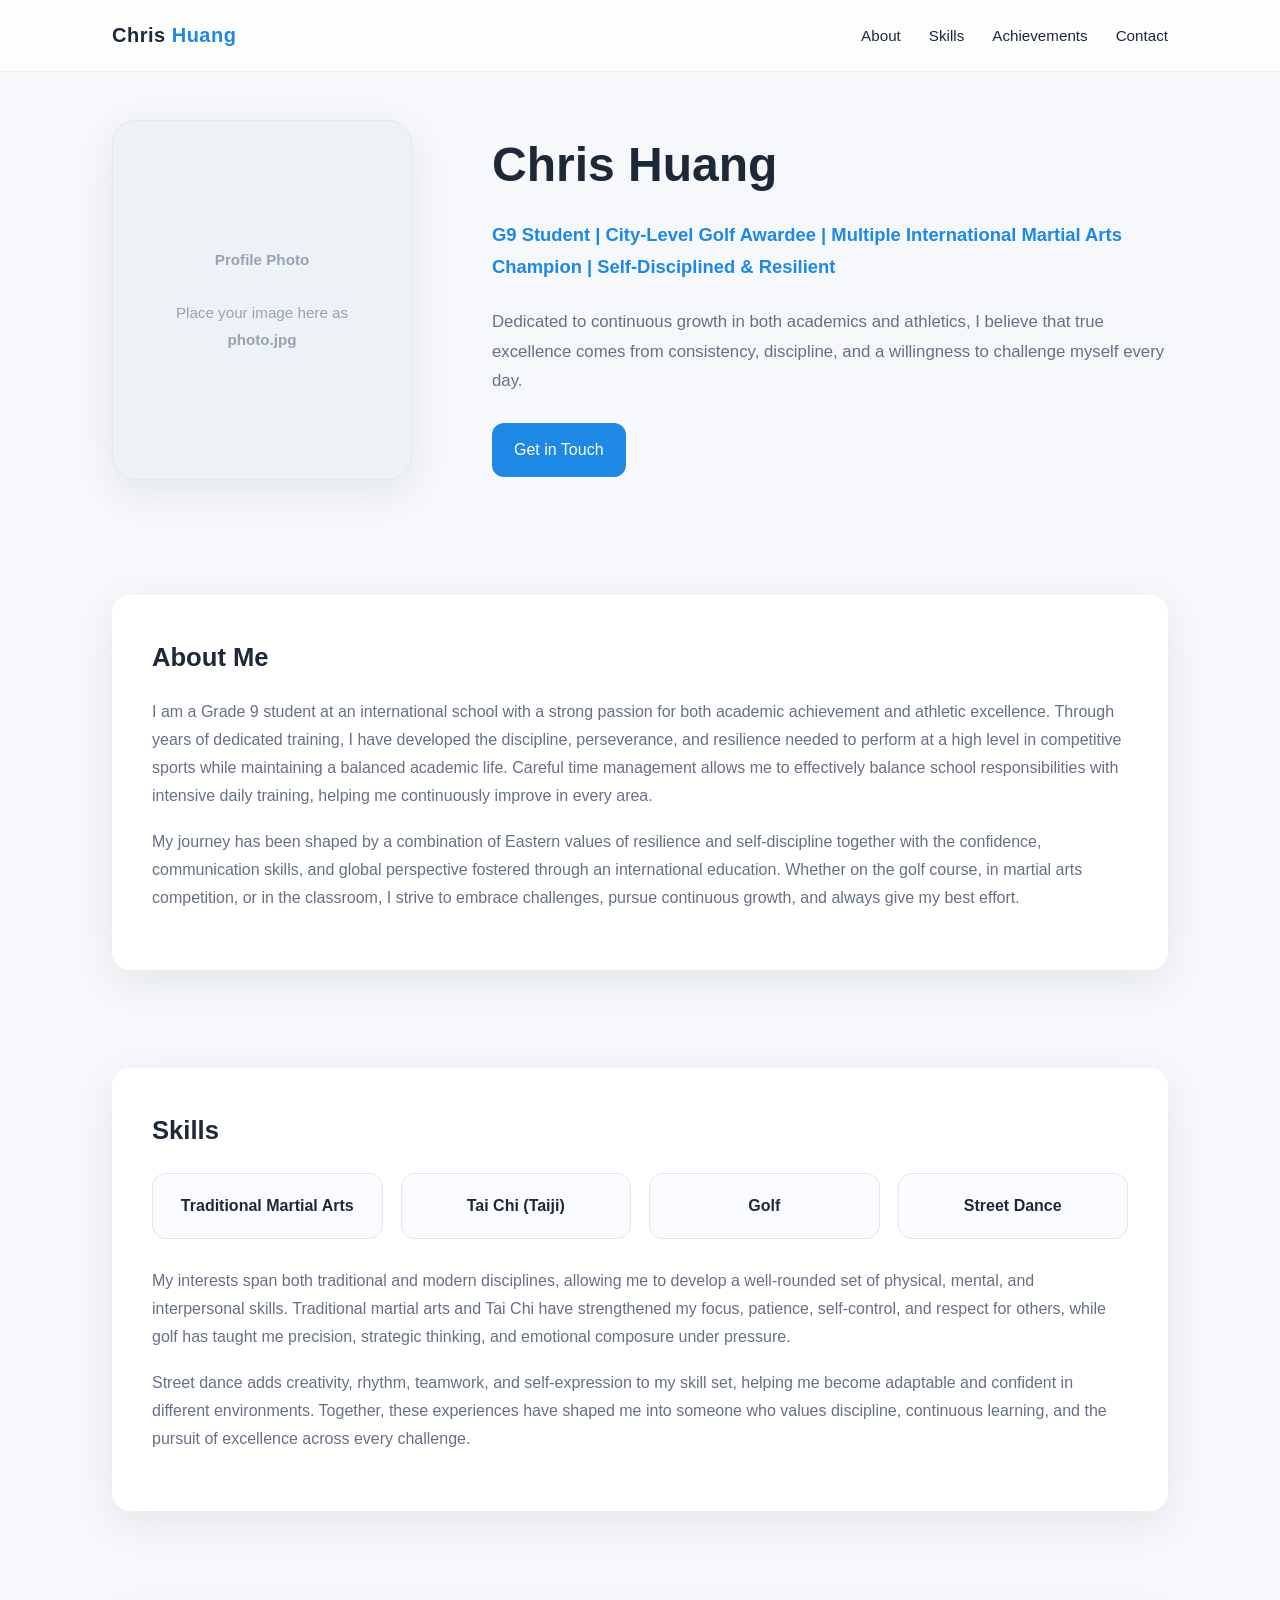
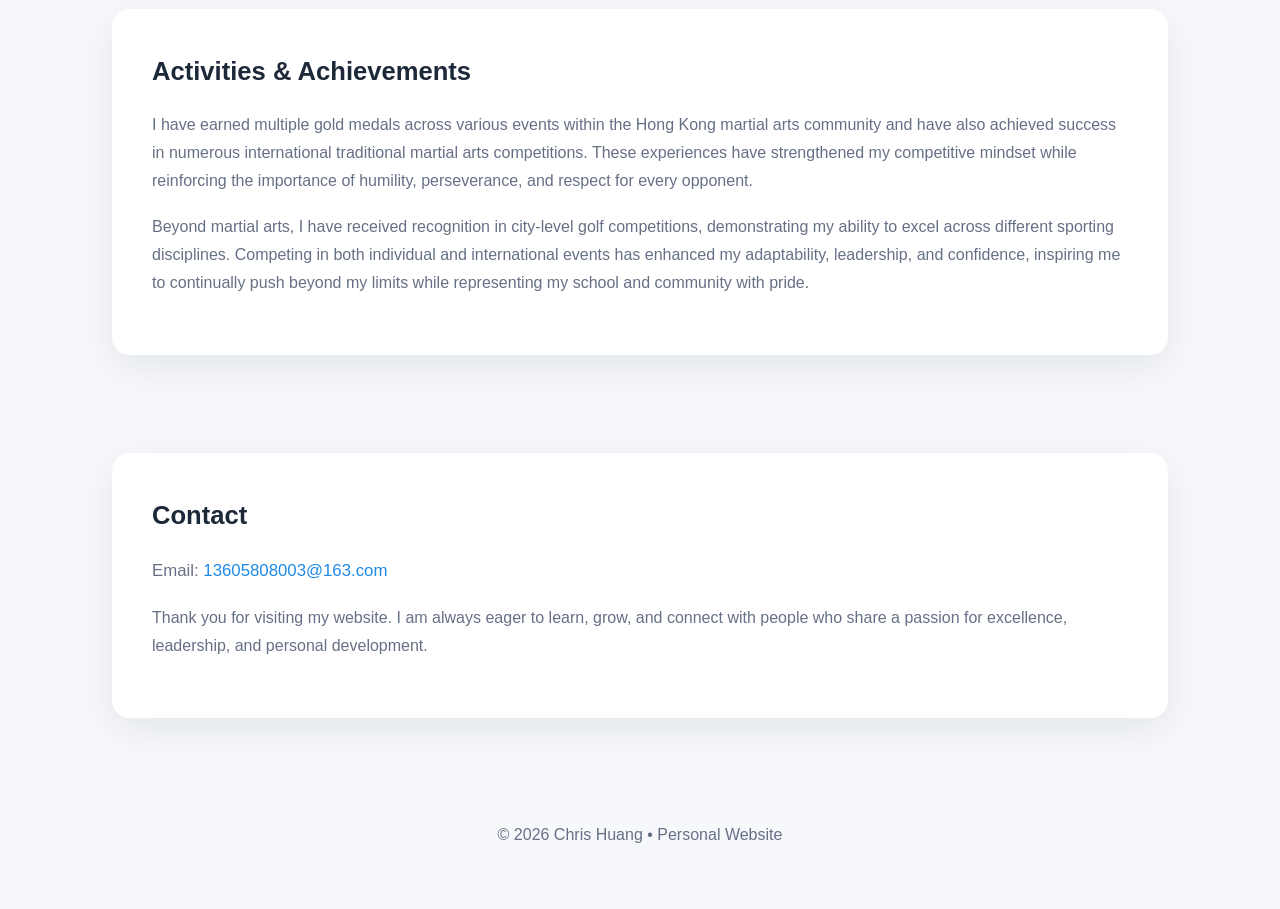
==== index.html @ 0a855264 "Add files via upload" ====
<!DOCTYPE html>
<html lang="en">
<head>
<meta charset="UTF-8" />
<meta name="viewport" content="width=device-width, initial-scale=1.0" />
<title>Chris Huang | Personal Website</title>

<style>
:root{
    --bg:#f6f8fb;
    --card:#ffffff;
    --text:#1d2939;
    --muted:#667085;
    --accent:#1e88e5;
    --accent2:#0f5db8;
    --border:#e4e7ec;
    --shadow:0 12px 40px rgba(16,24,40,.08);
    --radius:18px;
    --max:1100px;
}

*{
    margin:0;
    padding:0;
    box-sizing:border-box;
    scroll-behavior:smooth;
}

body{
    font-family:Inter,Segoe UI,Arial,sans-serif;
    background:var(--bg);
    color:var(--text);
    line-height:1.75;
}

nav{
    position:fixed;
    top:0;
    width:100%;
    backdrop-filter:blur(12px);
    background:rgba(255,255,255,.82);
    border-bottom:1px solid rgba(0,0,0,.05);
    z-index:999;
}

.nav-container{
    max-width:var(--max);
    margin:auto;
    display:flex;
    justify-content:space-between;
    align-items:center;
    padding:18px 22px;
}

.logo{
    font-size:1.25rem;
    font-weight:700;
    letter-spacing:.5px;
}

.logo span{
    color:var(--accent);
}

nav ul{
    display:flex;
    list-style:none;
    gap:28px;
}

nav a{
    text-decoration:none;
    color:var(--text);
    font-size:.95rem;
    transition:.25s;
}

nav a:hover{
    color:var(--accent);
}

.hero{
    padding-top:120px;
    padding-bottom:80px;
}

.container{
    max-width:var(--max);
    margin:auto;
    padding:0 22px;
}

.hero-grid{
    display:grid;
    grid-template-columns:320px 1fr;
    gap:60px;
    align-items:center;
}

.photo-box{
    width:300px;
    height:360px;
    border-radius:24px;
    overflow:hidden;
    background:#edf2f7;
    border:1px solid var(--border);
    box-shadow:var(--shadow);
    display:flex;
    justify-content:center;
    align-items:center;
    position:relative;
}

.photo-box img{
    width:100%;
    height:100%;
    object-fit:cover;
}

.placeholder{
    position:absolute;
    color:#98a2b3;
    text-align:center;
    padding:20px;
    font-size:.95rem;
}

.hero h1{
    font-size:3rem;
    margin-bottom:12px;
}

.hero h2{
    color:var(--accent);
    font-size:1.15rem;
    font-weight:600;
    margin-bottom:24px;
}

.hero p{
    color:var(--muted);
    font-size:1.05rem;
}

.button{
    display:inline-block;
    margin-top:28px;
    background:var(--accent);
    color:white;
    text-decoration:none;
    padding:13px 22px;
    border-radius:12px;
    transition:.25s;
}

.button:hover{
    background:var(--accent2);
}

section{
    padding:35px 0;
}

.card{
    background:var(--card);
    border-radius:var(--radius);
    box-shadow:var(--shadow);
    padding:40px;
    margin-bottom:28px;
}

h3{
    font-size:1.6rem;
    margin-bottom:18px;
}

.card p{
    color:var(--muted);
    margin-bottom:18px;
}

.skills{
    display:grid;
    grid-template-columns:repeat(auto-fit,minmax(170px,1fr));
    gap:18px;
    margin-top:20px;
}

.skill{
    border:1px solid var(--border);
    padding:18px;
    border-radius:14px;
    background:#fafcff;
    text-align:center;
    font-weight:600;
}

footer{
    text-align:center;
    color:var(--muted);
    padding:40px 20px 60px;
}

.contact{
    font-size:1.05rem;
}

.contact a{
    color:var(--accent);
    text-decoration:none;
}

@media(max-width:850px){

.hero-grid{
grid-template-columns:1fr;
text-align:center;
}

.photo-box{
margin:auto;
}

nav ul{
gap:14px;
font-size:.9rem;
flex-wrap:wrap;
justify-content:flex-end;
}

.hero h1{
font-size:2.2rem;
}

.card{
padding:28px;
}

}

</style>
</head>

<body>

<nav>
<div class="nav-container">
<div class="logo">Chris <span>Huang</span></div>

<ul>
<li><a href="#about">About</a></li>
<li><a href="#skills">Skills</a></li>
<li><a href="#experience">Achievements</a></li>
<li><a href="#contact">Contact</a></li>
</ul>

</div>
</nav>

<header class="hero">
<div class="container">

<div class="hero-grid">

<div class="photo-box">

<img src="photo.jpg"
alt="Chris Huang"
onerror="this.style.display='none';document.getElementById('placeholder').style.display='block';">

<div class="placeholder" id="placeholder">
<strong>Profile Photo</strong><br><br>
Place your image here as<br>
<b>photo.jpg</b>
</div>

</div>

<div>

<h1>Chris Huang</h1>

<h2>G9 Student | City-Level Golf Awardee | Multiple International Martial Arts Champion | Self-Disciplined & Resilient</h2>

<p>
Dedicated to continuous growth in both academics and athletics, I believe that true excellence comes from consistency, discipline, and a willingness to challenge myself every day.
</p>

<a class="button" href="#contact">Get in Touch</a>

</div>

</div>

</div>
</header>

<div class="container">

<section id="about">

<div class="card">

<h3>About Me</h3>

<p>
I am a Grade 9 student at an international school with a strong passion for both academic achievement and athletic excellence. Through years of dedicated training, I have developed the discipline, perseverance, and resilience needed to perform at a high level in competitive sports while maintaining a balanced academic life. Careful time management allows me to effectively balance school responsibilities with intensive daily training, helping me continuously improve in every area.
</p>

<p>
My journey has been shaped by a combination of Eastern values of resilience and self-discipline together with the confidence, communication skills, and global perspective fostered through an international education. Whether on the golf course, in martial arts competition, or in the classroom, I strive to embrace challenges, pursue continuous growth, and always give my best effort.
</p>

</div>

</section>

<section id="skills">

<div class="card">

<h3>Skills</h3>

<div class="skills">

<div class="skill">Traditional Martial Arts</div>

<div class="skill">Tai Chi (Taiji)</div>

<div class="skill">Golf</div>

<div class="skill">Street Dance</div>

</div>

<br>

<p>
My interests span both traditional and modern disciplines, allowing me to develop a well-rounded set of physical, mental, and interpersonal skills. Traditional martial arts and Tai Chi have strengthened my focus, patience, self-control, and respect for others, while golf has taught me precision, strategic thinking, and emotional composure under pressure.
</p>

<p>
Street dance adds creativity, rhythm, teamwork, and self-expression to my skill set, helping me become adaptable and confident in different environments. Together, these experiences have shaped me into someone who values discipline, continuous learning, and the pursuit of excellence across every challenge.
</p>

</div>

</section>

<section id="experience">

<div class="card">

<h3>Activities & Achievements</h3>

<p>
I have earned multiple gold medals across various events within the Hong Kong martial arts community and have also achieved success in numerous international traditional martial arts competitions. These experiences have strengthened my competitive mindset while reinforcing the importance of humility, perseverance, and respect for every opponent.
</p>

<p>
Beyond martial arts, I have received recognition in city-level golf competitions, demonstrating my ability to excel across different sporting disciplines. Competing in both individual and international events has enhanced my adaptability, leadership, and confidence, inspiring me to continually push beyond my limits while representing my school and community with pride.
</p>

</div>

</section>

<section id="contact">

<div class="card">

<h3>Contact</h3>

<p class="contact">
Email:
<a href="mailto:13605808003@163.com">
13605808003@163.com
</a>
</p>

<p>
Thank you for visiting my website. I am always eager to learn, grow, and connect with people who share a passion for excellence, leadership, and personal development.
</p>

</div>

</section>

</div>

<footer>
© 2026 Chris Huang • Personal Website
</footer>

</body>
</html>
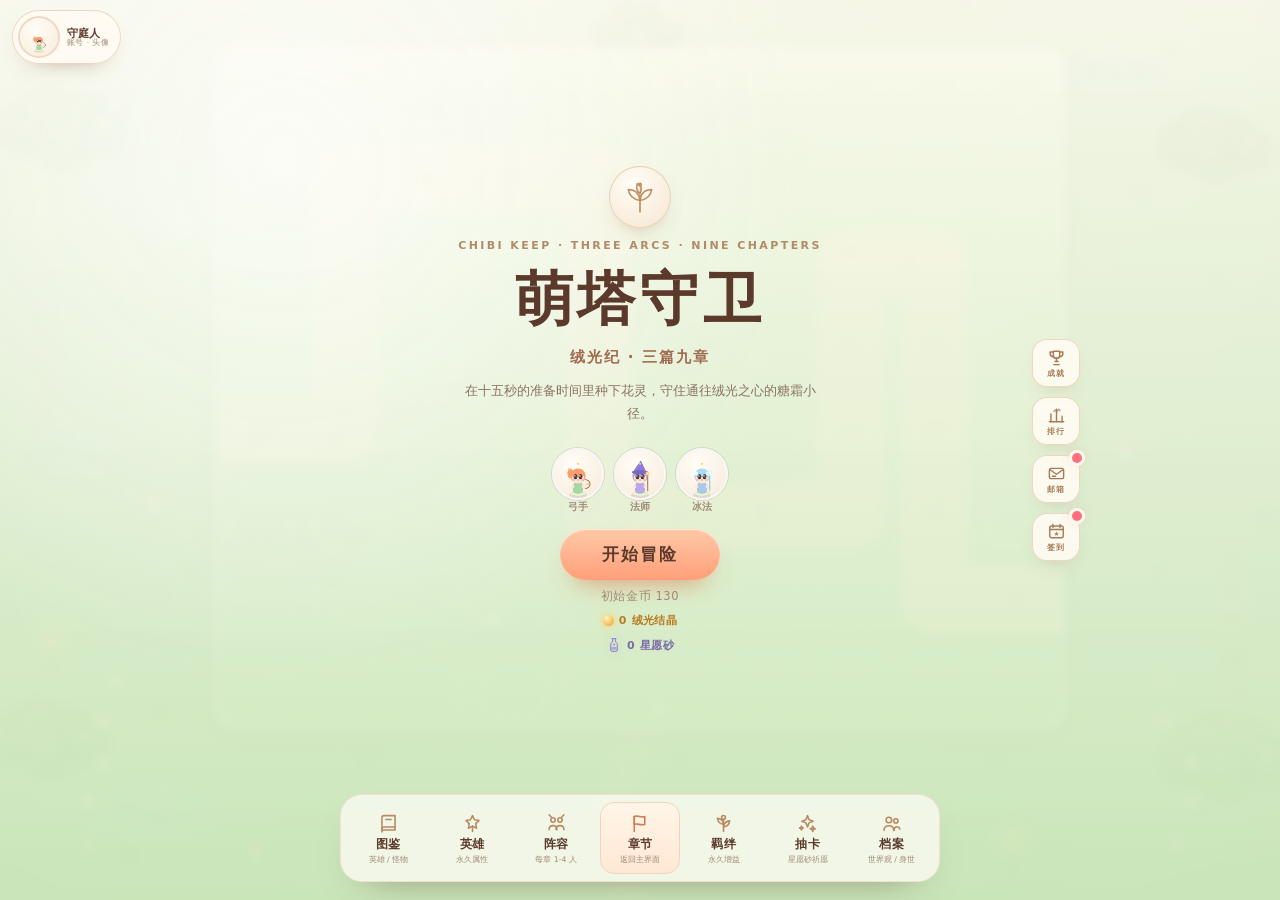
==== commit f7a4d8ff: "Deploy Chibi Keep v18 with awakened art and ultimate reworks" ====
--- a/index.html
+++ b/index.html
@@ -1,396 +1,13645 @@
 <!DOCTYPE html>
-<html lang="en">
+<html lang="zh-CN">
 <head>
 <meta charset="UTF-8" />
-<meta name="viewport" content="width=device-width, initial-scale=1.0" />
-<title>Chris Huang | Personal Website</title>
-
+<meta name="viewport" content="width=device-width, initial-scale=1, maximum-scale=1, user-scalable=no, viewport-fit=cover" />
+<meta name="theme-color" content="#fdf3e7" />
+<meta name="apple-mobile-web-app-capable" content="yes" />
+<meta name="apple-mobile-web-app-status-bar-style" content="default" />
+<meta name="apple-mobile-web-app-title" content="萌塔守卫" />
+<meta name="application-name" content="萌塔守卫" />
+<link rel="manifest" href="./manifest.webmanifest" />
+<link rel="apple-touch-icon" href="./icons/apple-touch-icon.png" />
+<link rel="icon" type="image/png" sizes="32x32" href="./icons/favicon-32.png" />
+<title>萌塔守卫 · Chibi Keep</title>
 <style>
-:root{
-    --bg:#f6f8fb;
-    --card:#ffffff;
-    --text:#1d2939;
-    --muted:#667085;
-    --accent:#1e88e5;
-    --accent2:#0f5db8;
-    --border:#e4e7ec;
-    --shadow:0 12px 40px rgba(16,24,40,.08);
-    --radius:18px;
-    --max:1100px;
-}
-
-*{
+  :root{
+    --cream:#fdf3e7;
+    --paper:#fffdf8;
+    --ink:#5b4636;
+    --muted:#a08a77;
+    --line:#f0ddc9;
+    --pink:#ff8fa5;
+    --peach:#ffab86;
+    --gold:#f0b429;
+    --mint:#9ed6a2;
+    --lav:#b7a5e6;
+    --sky:#cdeaf6;
+    --shadow:0 18px 40px -22px rgba(120, 88, 64, .45);
+  }
+  *{box-sizing:border-box}
+  /* Netlify 自动注入的右下角徽章会遮住底部按钮，隐藏它 */
+  #nl-badge-frame{display:none!important; visibility:hidden!important; width:0!important; height:0!important; pointer-events:none!important}
+  html,body{height:100%}
+  body{
     margin:0;
-    padding:0;
-    box-sizing:border-box;
-    scroll-behavior:smooth;
-}
-
-body{
-    font-family:Inter,Segoe UI,Arial,sans-serif;
-    background:var(--bg);
-    color:var(--text);
-    line-height:1.75;
-}
-
-nav{
-    position:fixed;
-    top:0;
-    width:100%;
-    backdrop-filter:blur(12px);
-    background:rgba(255,255,255,.82);
-    border-bottom:1px solid rgba(0,0,0,.05);
-    z-index:999;
-}
-
-.nav-container{
-    max-width:var(--max);
-    margin:auto;
-    display:flex;
-    justify-content:space-between;
-    align-items:center;
-    padding:18px 22px;
-}
-
-.logo{
-    font-size:1.25rem;
-    font-weight:700;
-    letter-spacing:.5px;
-}
-
-.logo span{
-    color:var(--accent);
-}
-
-nav ul{
-    display:flex;
-    list-style:none;
-    gap:28px;
-}
-
-nav a{
-    text-decoration:none;
-    color:var(--text);
-    font-size:.95rem;
-    transition:.25s;
-}
-
-nav a:hover{
-    color:var(--accent);
-}
-
-.hero{
-    padding-top:120px;
-    padding-bottom:80px;
-}
-
-.container{
-    max-width:var(--max);
-    margin:auto;
-    padding:0 22px;
-}
-
-.hero-grid{
-    display:grid;
-    grid-template-columns:320px 1fr;
-    gap:60px;
-    align-items:center;
-}
-
-.photo-box{
-    width:300px;
-    height:360px;
+    background:#b7e0a1;
+    color:var(--ink);
+    font-family: "PingFang SC", "Hiragino Sans GB", "Microsoft YaHei", system-ui, sans-serif;
+    height:100dvh;
+    overflow:hidden;
+    -webkit-tap-highlight-color:transparent;
+    -webkit-user-select:none; user-select:none;
+  }
+
+  /* ---------- 顶部状态 ---------- */
+  .hud{
+    position:fixed; top:calc(10px + env(safe-area-inset-top)); left:50%;
+    transform:translateX(-50%);
+    z-index:10;
+    width:min(94vw, 820px);
+    display:flex; align-items:center; gap:7px;
+    pointer-events:none;
+  }
+  .hud > *{pointer-events:auto}
+  .pill{
+    display:flex; align-items:center; gap:6px;
+    background:var(--paper); border:1px solid var(--line);
+    border-radius:999px; padding:7px 14px;
+    font-weight:700; font-size:15px;
+    box-shadow:0 6px 16px -12px rgba(120,88,64,.5);
+    font-variant-numeric:tabular-nums;
+  }
+  .pill .ico{font-size:14px; line-height:1}
+  .pill .heart{color:var(--pink)}
+  .pill .coin{color:var(--gold)}
+  .pill.wave{position:relative; flex:1 1 auto; min-width:0; justify-content:center; font-size:13px; color:var(--ink); font-weight:800; white-space:nowrap; overflow:hidden; text-overflow:ellipsis; letter-spacing:.2px}
+  .wave-fill{position:absolute; left:0; top:0; bottom:0; width:0%; border-radius:999px; background:linear-gradient(90deg,#ffd89b,#ffb184); opacity:.7; transition:width .45s ease; z-index:0}
+  #waveText{position:relative; z-index:1}
+  .hud-btns{display:flex; gap:6px}
+  .icon-btn{
+    width:38px; height:38px; flex:0 0 38px;
+    border-radius:50%; border:1px solid var(--line);
+    background:var(--paper); color:var(--ink);
+    font-size:15px; font-weight:700; cursor:pointer;
+    display:flex; align-items:center; justify-content:center;
+    box-shadow:0 6px 16px -12px rgba(120,88,64,.5);
+    transition: transform .12s ease, background .15s ease;
+  }
+  .icon-btn:hover{background:#fff4e7}
+  .icon-btn:active{transform:scale(.94)}
+  .icon-btn.off{opacity:.5}
+
+  /* ---------- 全屏画布 ---------- */
+  #game{
+    position:fixed; inset:0;
+    width:100vw; height:100dvh;
+    display:block; touch-action:none; cursor:pointer;
+  }
+
+  .overlay{
+    position:fixed; inset:0; z-index:20;
+    display:flex; flex-direction:column; align-items:center; justify-content:center;
+    gap:10px; text-align:center; padding:20px;
+    background:rgba(255, 250, 242, .46);
+    backdrop-filter: blur(4px); -webkit-backdrop-filter: blur(4px);
+    transition: opacity .18s ease, visibility .18s ease;
+  }
+  .overlay.hide{opacity:0; visibility:hidden; pointer-events:none}
+  .overlay-panel{
+    display:flex; flex-direction:column; align-items:center; gap:10px;
+    max-width:min(92%, 470px);
+    padding:22px 26px;
+    background:rgba(255, 252, 246, .94);
+    border:1px solid #f2e3d2;
     border-radius:24px;
+    box-shadow:0 20px 46px -28px rgba(120, 88, 64, .55), 0 2px 0 #fff inset;
+  }
+  .overlay h1{
+    margin:0; font-size:clamp(24px, 5vw, 36px); letter-spacing:.04em;
+    color:#6b4a3a; font-weight:900;
+    text-shadow:0 2px 0 #fff, 0 8px 18px rgba(180,130,100,.18);
+  }
+  .overlay p{
+    margin:0; color:#7d6653; font-size:13.5px; line-height:1.75;
+    max-width:40ch; white-space:pre-line; text-wrap:balance;
+  }
+  .overlay .btn-row{display:flex; gap:9px; margin-top:2px; flex-wrap:wrap; justify-content:center}
+  .btn{
+    border:0; cursor:pointer; font-family:inherit;
+    font-size:15px; font-weight:800; color:#5b3a2c;
+    padding:11px 26px; border-radius:999px;
+    background:linear-gradient(180deg, #ffcfae, #ff9f83);
+    box-shadow:0 8px 18px -10px rgba(220,120,90,.75), inset 0 1px 0 rgba(255,255,255,.6);
+    transition: transform .12s ease, box-shadow .2s ease;
+  }
+  .btn:hover{box-shadow:0 10px 22px -10px rgba(220,120,90,.9)}
+  .btn:active{transform:scale(.96)}
+  .btn.ghost{
+    background:#fffdf8; color:#8a7360; border:1px solid var(--line);
+    box-shadow:none;
+  }
+  .btn.ghost:hover{background:#fff4e7}
+
+  /* ---------- 底部建造区 ---------- */
+  .dock{
+    position:fixed; left:50%; bottom:calc(10px + env(safe-area-inset-bottom));
+    transform:translateX(-50%);
+    z-index:10;
+    width:min(94vw, 820px);
+    background:rgba(255, 253, 248, .96);
+    border:1px solid var(--line);
+    border-radius:20px; padding:9px;
+    box-shadow:0 16px 38px -24px rgba(120,88,64,.65);
+    backdrop-filter: blur(8px); -webkit-backdrop-filter: blur(8px);
+    display:flex; flex-direction:column; gap:7px;
+    min-height:160px;
+  }
+  .prepbar{height:5px; border-radius:999px; background:#f4e4d3; overflow:hidden; margin:0 2px}
+  .prepbar i{display:block; height:100%; width:100%; background:linear-gradient(90deg,#ffd0b0,#ff9f83); border-radius:999px}
+  .prepbar.hide{display:none}
+  .wavebar{display:flex; align-items:center; gap:9px}
+  .wave-btn{
+    border:0; cursor:pointer; font-family:inherit;
+    font-size:13.5px; font-weight:800; color:#5b3a2c;
+    padding:9px 16px; border-radius:999px;
+    background:linear-gradient(180deg,#ffd8b8,#ffb08e);
+    box-shadow:0 6px 14px -10px rgba(220,120,90,.8), inset 0 1px 0 rgba(255,255,255,.6);
+    white-space:nowrap;
+    transition: transform .12s ease, opacity .2s ease;
+  }
+  .wave-btn:active{transform:scale(.97)}
+  .wave-btn:disabled{opacity:.45; cursor:default; transform:none}
+  .wave-sub{font-size:12px; color:var(--muted); line-height:1.4; flex:1; text-align:right}
+
+  [hidden]{display:none !important}
+  .build{display:flex; gap:8px; overflow-x:auto; overflow-y:hidden; padding-bottom:2px; scrollbar-width:none}
+  .build::-webkit-scrollbar{display:none}
+  .card{
+    flex:0 0 112px; min-width:112px;
+    position:relative; cursor:pointer;
+    display:flex; align-items:center; gap:8px;
+    padding:6px 8px;
+    border-radius:14px; border:2px solid transparent;
+    background:#fffaf2;
+    font-family:inherit; color:var(--ink);
+    transition: background .15s, border-color .15s, transform .12s;
+  }
+  .card:hover{background:#fff3e6}
+  .card:active{transform:scale(.98)}
+  .card.active{border-color:var(--peach); background:#fff2e5}
+  .card .qdot{position:absolute; left:7px; top:7px; width:8px; height:8px; border-radius:50%; background:var(--q); box-shadow:0 0 0 2px rgba(255,255,255,.85), 0 0 0 3px rgba(90,70,55,.16)}
+  .card.locked{display:none}
+  .card .portrait{width:44px; height:44px; flex:0 0 44px; display:block}
+  .card .meta{display:flex; flex-direction:column; gap:2px; min-width:0; text-align:left}
+  .card .cname{font-size:12.5px; font-weight:800; white-space:nowrap; overflow:hidden; text-overflow:ellipsis}
+  .card .ccost{font-size:11px; color:var(--gold); font-weight:800; display:flex; align-items:center; gap:3px}
+  .card[data-type="mage"] .ccost{color:#9a7fd6}
+  .card[data-type="frost"] .ccost{color:#5fa9cc}
+  .card[data-type="thunder"] .ccost{color:#6f86d6}
+  .card.poor{opacity:.55}
+  .card:disabled{opacity:.42; cursor:default; transform:none}
+
+  .inspect{display:flex; align-items:center; gap:10px; flex-wrap:wrap}
+  .ins-info{flex:1; min-width:130px; display:flex; flex-direction:column; gap:2px}
+  .ins-info b{font-size:13.5px}
+  .ins-info span{font-size:11.5px; color:var(--muted); line-height:1.5}
+  .ins-btns{display:flex; gap:6px; flex-wrap:wrap}
+  .ins-btns .btn{padding:8px 14px; font-size:12.5px; border-radius:12px}
+  .ins-btns .btn:disabled{opacity:.45; cursor:default}
+
+  .hint{
+    margin:0; text-align:center; color:#a08a77; font-size:11.5px; letter-spacing:.02em;
+  }
+  @media (pointer: coarse){
+    .hint{display:none}
+    .build{gap:5px}
+    .card{padding:4px 3px; gap:2px; flex-basis:78px; min-width:78px}
+    .card .portrait{width:28px; height:28px; flex-basis:28px}
+    .card .cname{font-size:9.5px}
+    .card .qdot{width:6px;height:6px;left:4px;top:4px}
+    .card .ccost{font-size:9.5px}
+    .hud{gap:4px}
+    .pill{padding:6px 8px; font-size:12.5px; gap:4px}
+    .icon-btn{width:30px; height:30px; flex-basis:30px}
+  }
+  @media (max-width:360px){
+    .hud{gap:4px}
+    .pill{padding:5px 7px; font-size:12px; gap:3px}
+    .icon-btn{width:28px; height:28px; flex-basis:28px; font-size:11px}
+  }
+
+  /* ---------- 终极大招 ---------- */
+  .ult-wrap{
+    position:fixed; left:50%; bottom:calc(166px + env(safe-area-inset-bottom));
+    transform:translateX(-50%); z-index:15;
+    display:flex; flex-direction:row; align-items:center; justify-content:center; gap:10px;
+  }
+  .ult-wrap[hidden]{display:none}
+  .ult-skill{
+    --ult-color:#ffcf6a;
+    position:relative; width:56px; height:56px; border-radius:50%;
+    border:2px solid rgba(255,255,255,.9);
+    background:
+      radial-gradient(circle at 35% 28%, rgba(255,255,255,.65), rgba(255,255,255,0) 42%),
+      radial-gradient(circle at 50% 62%, var(--ult-color), color-mix(in srgb, var(--ult-color) 42%, #0a0e18));
+    color:#fff; font-family:inherit; cursor:pointer;
+    display:flex; align-items:center; justify-content:center;
+    box-shadow:0 0 20px -3px var(--ult-color), 0 10px 24px -12px rgba(0,0,0,.9);
+    animation:ultPulse 1.7s ease-in-out infinite;
+    transition:transform .15s ease;
+  }
+  .ult-skill::after{
+    content:''; position:absolute; inset:-6px; border-radius:50%;
+    border:1px solid var(--ult-color); opacity:.4;
+    animation:ultRing 2.2s ease-out infinite;
+    pointer-events:none;
+  }
+  .ult-skill:active{transform:scale(.92)}
+  .ult-skill svg{width:28px; height:28px; filter:drop-shadow(0 2px 4px rgba(0,0,0,.55))}
+  .ult-count-badge{
+    position:absolute; right:-5px; top:-5px; min-width:19px; height:19px; padding:0 4px;
+    border-radius:999px; background:#ff4d5e; color:#fff; font-size:10px; font-weight:900;
+    display:flex; align-items:center; justify-content:center; border:2px solid #fff;
+    box-shadow:0 2px 8px rgba(200,40,60,.5); pointer-events:none;
+  }
+  .ult-count-badge[hidden]{display:none}
+  @keyframes ultPulse{
+    0%,100%{box-shadow:0 0 14px -3px var(--ult-color), 0 0 0 4px rgba(255,255,255,.05), 0 10px 24px -12px rgba(0,0,0,.9)}
+    50%{box-shadow:0 0 30px 0 var(--ult-color), 0 0 0 9px rgba(255,255,255,.02), 0 10px 24px -12px rgba(0,0,0,.9)}
+  }
+  @keyframes ultRing{
+    0%{transform:scale(.9); opacity:.5}
+    70%{transform:scale(1.2); opacity:0}
+    100%{transform:scale(1.2); opacity:0}
+  }
+
+
+  /* ---------- 主界面 ---------- */
+  body.in-menu .hud,
+  body.in-menu .dock,
+  body.in-menu .ult-wrap,
+  body.in-menu .toast{opacity:0; pointer-events:none}
+  body.in-menu .codex{
+    background:linear-gradient(180deg,#fdfaf3,#eaf3e2);
+    backdrop-filter:none; -webkit-backdrop-filter:none;
+  }
+  body.in-menu .codex-panel{
+    width:min(100vw,860px); max-width:860px;
+    height:100dvh; max-height:100dvh;
+    margin:0 auto; border:0; border-radius:0; box-shadow:none; background:transparent;
+  }
+  body.in-menu .codex-head{padding-top:calc(14px + env(safe-area-inset-top))}
+
+  .mainmenu{
+    position:fixed; inset:0; z-index:30;
+    display:flex; flex-direction:column; align-items:center; justify-content:space-between;
+    padding:calc(26px + env(safe-area-inset-top)) 18px calc(18px + env(safe-area-inset-bottom));
+    background:
+      radial-gradient(circle at 22% 18%, rgba(255,255,255,.65), rgba(255,255,255,0) 42%),
+      linear-gradient(180deg, rgba(255,251,242,.90), rgba(207,233,191,.92));
+    backdrop-filter: blur(4px); -webkit-backdrop-filter: blur(4px);
+  }
+  .mainmenu[hidden]{display:none}
+  .mm-top{flex:1; width:min(92vw,560px); display:flex; flex-direction:column; align-items:center; justify-content:center; text-align:center; gap:9px;}
+  .mm-emblem{display:flex; align-items:center; justify-content:center; width:62px; height:62px; border-radius:50%;
+    color:#c18f5f; background:radial-gradient(circle at 40% 30%, #fffdf7, #f6e6d0);
+    border:1px solid rgba(230,205,180,.9); box-shadow:0 10px 24px -16px rgba(150,100,60,.8); margin-bottom:2px}
+  .mm-eyebrow{font-size:11px; font-weight:800; letter-spacing:.22em; color:#b08b6a}
+  .mm-heroes{display:flex; gap:10px; margin:4px 0 6px; justify-content:center}
+  .mm-hero{display:flex; flex-direction:column; align-items:center; gap:1px; background:transparent; border:0; padding:0; font-family:inherit; cursor:default; color:#8a7360}
+  .mm-hero canvas{width:52px; height:52px; border-radius:50%; background:radial-gradient(circle at 40% 30%, #fffdf7, #f7ead9); border:2px solid rgba(240,220,200,.95); box-shadow:0 6px 14px -10px rgba(120,80,50,.7)}
+  .mm-hero small{font-size:9.5px; color:#a08a77; font-weight:700}
+    .mainmenu h1{
+    margin:0; font-size:clamp(38px, 8vw, 58px); color:#5b3a2c; letter-spacing:.08em;
+    text-shadow:0 3px 0 rgba(255,255,255,.55), 0 18px 36px -22px rgba(90,60,40,.55);
+  }
+  .mm-sub{font-size:15px; font-weight:800; color:#a06b4f; letter-spacing:.12em}
+  .mm-desc{margin:4px auto 10px; max-width:360px; font-size:12.5px; line-height:1.8; color:#8a7360}
+  .mm-start{
+    border:0; border-radius:999px; padding:14px 42px;
+    background:linear-gradient(180deg,#ffc9a8,#ff9f78);
+    color:#5b3a2c; font-family:inherit; font-size:17px; font-weight:900; letter-spacing:.12em;
+    box-shadow:0 14px 26px -14px rgba(220,130,90,.9), inset 0 1px 0 rgba(255,255,255,.6);
+    cursor:pointer;
+  }
+  .mm-start:active{transform:scale(.97)}
+  .mm-bonus{font-size:11.5px; color:#a08a77; letter-spacing:.05em}
+  .mm-nav{
+    width:min(94vw,600px);
+    display:grid; grid-template-columns:repeat(7,1fr); gap:3px;
+    padding:7px; border-radius:22px;
+    background:rgba(255,253,248,.72);
+    border:1px solid rgba(240,224,208,.9);
+    box-shadow:0 18px 40px -26px rgba(90,65,45,.65);
+  }
+  .mm-cell{
+    position:relative; display:flex; flex-direction:column; align-items:center; gap:2px;
+    padding:10px 2px 8px; border-radius:14px; border:1px solid transparent;
+    background:transparent; font-family:inherit; color:#6b5644; cursor:pointer;
+  }
+  .mm-cell:hover{background:rgba(255,247,236,.8)}
+  .mm-cell.mm-main{background:linear-gradient(180deg,#fff5e8,#ffe8d3); border-color:#f6d3b8}
+  .mm-ico{display:flex; color:#b88a62}
+  .mm-cell.mm-main .mm-ico{color:#d07a4f}
+  .mm-cell b{font-size:12px; color:#5b3a2c; letter-spacing:.04em}
+  .mm-cell small{font-size:7.8px; color:#a08a77; text-align:center; line-height:1.3}
+  .mm-dot{position:absolute; top:8px; right:12px; width:9px; height:9px; border-radius:50%; background:#ff7a7a; box-shadow:0 0 0 3px rgba(255,122,122,.2)}
+  .mm-dot[hidden]{display:none}
+
+  .mm-modal{
+    position:fixed; inset:0 0 calc(128px + env(safe-area-inset-bottom)) 0; z-index:36;
+    display:block; padding:0;
+    background:linear-gradient(180deg,#fdfaf3,#eaf3e2);
+    backdrop-filter:none; -webkit-backdrop-filter:none;
     overflow:hidden;
-    background:#edf2f7;
-    border:1px solid var(--border);
-    box-shadow:var(--shadow);
-    display:flex;
-    justify-content:center;
-    align-items:center;
-    position:relative;
-}
-
-.photo-box img{
-    width:100%;
-    height:100%;
-    object-fit:cover;
-}
-
-.placeholder{
-    position:absolute;
-    color:#98a2b3;
-    text-align:center;
-    padding:20px;
-    font-size:.95rem;
-}
-
-.hero h1{
-    font-size:3rem;
-    margin-bottom:12px;
-}
-
-.hero h2{
-    color:var(--accent);
-    font-size:1.15rem;
-    font-weight:600;
-    margin-bottom:24px;
-}
-
-.hero p{
-    color:var(--muted);
-    font-size:1.05rem;
-}
-
-.button{
-    display:inline-block;
-    margin-top:28px;
-    background:var(--accent);
-    color:white;
-    text-decoration:none;
-    padding:13px 22px;
-    border-radius:12px;
-    transition:.25s;
-}
-
-.button:hover{
-    background:var(--accent2);
-}
-
-section{
-    padding:35px 0;
-}
-
-.card{
-    background:var(--card);
-    border-radius:var(--radius);
-    box-shadow:var(--shadow);
-    padding:40px;
-    margin-bottom:28px;
-}
-
-h3{
-    font-size:1.6rem;
-    margin-bottom:18px;
-}
-
-.card p{
-    color:var(--muted);
-    margin-bottom:18px;
-}
-
-.skills{
-    display:grid;
-    grid-template-columns:repeat(auto-fit,minmax(170px,1fr));
-    gap:18px;
-    margin-top:20px;
-}
-
-.skill{
-    border:1px solid var(--border);
-    padding:18px;
-    border-radius:14px;
-    background:#fafcff;
-    text-align:center;
-    font-weight:600;
-}
-
-footer{
-    text-align:center;
-    color:var(--muted);
-    padding:40px 20px 60px;
-}
-
-.contact{
-    font-size:1.05rem;
-}
-
-.contact a{
-    color:var(--accent);
-    text-decoration:none;
-}
-
-@media(max-width:850px){
-
-.hero-grid{
-grid-template-columns:1fr;
-text-align:center;
-}
-
-.photo-box{
-margin:auto;
-}
-
-nav ul{
-gap:14px;
-font-size:.9rem;
-flex-wrap:wrap;
-justify-content:flex-end;
-}
-
-.hero h1{
-font-size:2.2rem;
-}
-
-.card{
-padding:28px;
-}
-
-}
-
+  }
+  .mm-modal[hidden]{display:none}
+  .mm-modal-panel{
+    width:min(100vw,860px); height:100%; max-height:100%;
+    margin:0 auto; display:flex; flex-direction:column;
+    background:transparent; border:0; border-radius:0;
+    box-shadow:none; overflow:hidden;
+  }
+  .mm-modal-head{display:flex; align-items:center; justify-content:flex-start; gap:10px; padding:calc(14px + env(safe-area-inset-top)) 18px 6px}
+  .mm-modal-head h2{margin:0; font-size:19px; color:#5b3a2c}
+  .mm-back{
+    border:1px solid var(--line); background:#fffaf2; color:#8a7360;
+    border-radius:999px; padding:7px 12px; font-family:inherit; font-size:11.5px; font-weight:700; cursor:pointer;
+  }
+  .mm-modal-close{width:32px; height:32px; margin-left:auto; border-radius:50%; border:1px solid var(--line); background:#fffaf2; color:#8a7360; font-size:18px; cursor:pointer}
+  .mm-modal-sub{margin:0 18px 10px; font-size:12px; color:#a08a77}
+  .mm-chapters{display:flex; flex-direction:column; gap:8px; padding:0 18px; max-width:640px; max-height:calc(100dvh - 250px); overflow-y:auto; padding-bottom:8px}
+  .arc-head{display:flex; flex-direction:column; gap:2px; padding:14px 4px 3px; border-bottom:1px solid rgba(210,190,165,.55); margin-bottom:1px}
+  .arc-head:first-child{padding-top:2px}
+  .arc-head b{font-size:14px; color:#9c5f3d; letter-spacing:.08em}
+  .arc-head span{font-size:10px; color:#a08a77; line-height:1.6}
+  .mm-chapter{
+    display:flex; align-items:center; gap:12px; width:100%;
+    padding:12px; border-radius:15px; border:1px solid #f0e0d0;
+    background:#fffaf2; font-family:inherit; color:#6b5644; text-align:left;
+  }
+  .mm-chapter.active{border-color:#f3bfa2; background:#fff2e5; box-shadow:0 10px 22px -18px rgba(220,130,90,.8)}
+  .mm-chapter.locked{opacity:.55}
+  .mm-ch-num{font-size:20px; font-weight:900; color:#d7a37a; letter-spacing:.02em}
+  .mm-ch-info{flex:1; display:flex; flex-direction:column; gap:2px}
+  .mm-ch-info b{font-size:14px; color:#5b3a2c}
+  .mm-ch-info small{font-size:11px; color:#a08a77}
+  .mm-ch-tag{font-size:10px; font-weight:800; color:#c26a43; background:#ffe1cd; padding:3px 8px; border-radius:999px}
+  .mm-enter{
+    margin:14px 18px calc(16px + env(safe-area-inset-bottom)); max-width:640px; border:0; border-radius:14px; padding:13px;
+    background:linear-gradient(180deg,#ffc9a8,#ff9f78); color:#5b3a2c;
+    font-family:inherit; font-size:15px; font-weight:900; letter-spacing:.1em; cursor:pointer;
+  }
+  .mm-enter:active{transform:scale(.98)}
+
+  .mm-tabs{display:flex; gap:8px; padding:0 18px 8px}
+  .mm-tab{
+    border:1px solid var(--line); background:#fffaf2; color:#8a7360;
+    font-family:inherit; font-size:12.5px; font-weight:800; padding:7px 16px; border-radius:999px; cursor:pointer;
+  }
+  .mm-tab.active{background:#ffe7d6; color:#5b3a2c; border-color:#f5cfb4}
+  .mm-lore-body{overflow-y:auto; padding:4px 18px calc(18px + env(safe-area-inset-bottom)); -webkit-overflow-scrolling:touch}
+  .lore-h{font-size:16px; color:#5b3a2c; margin:6px 0 10px; letter-spacing:.08em}
+  .lore-text{white-space:pre-wrap; font-size:12.5px; line-height:1.95; color:#5f4a3a; font-family:inherit}
+  .lore-card{
+    display:flex; align-items:center; gap:10px; padding:9px; margin-bottom:8px;
+    border-radius:14px; border:1px solid #f0e0d0; background:#fffaf2;
+  }
+  .lore-card canvas{width:58px; height:58px; flex:0 0 58px; display:block}
+  .lore-card .lc-info{flex:1; min-width:0}
+  .lore-card .lc-info b{display:block; font-size:13.5px; color:#5b3a2c}
+  .lore-card .lc-info span{font-size:11px; color:#a08a77}
+  .lore-card .lc-act{display:flex; flex-direction:column; gap:4px; align-items:flex-end}
+  .lore-lock{font-size:11px; color:#b9a795}
+  .claim-btn{
+    border:0; border-radius:10px; padding:7px 10px; font-family:inherit;
+    font-size:11px; font-weight:800; color:#5b3a2c;
+    background:linear-gradient(180deg,#ffd98a,#ffc25e); cursor:pointer;
+    box-shadow:0 6px 14px -8px rgba(220,160,60,.9);
+  }
+  .claim-btn:active{transform:scale(.96)}
+  .read-btn{
+    border:1px solid #f0d5bf; border-radius:10px; padding:6px 10px;
+    background:#fff4e7; color:#a06b4f; font-family:inherit; font-size:11px; font-weight:800; cursor:pointer;
+  }
+
+  .save-box{
+    margin-top:14px; padding:14px; border-radius:14px;
+    border:1px dashed #e6cfb6; background:#fff8ee;
+  }
+  .save-box h3{margin:0 0 6px; font-size:14px; color:#5b3a2c; letter-spacing:.04em}
+  .save-box p{margin:0; font-size:11px; line-height:1.75; color:#a08a77}
+  .save-row{display:flex; gap:8px; margin-top:10px; flex-wrap:wrap}
+  .save-btn{
+    border:0; border-radius:10px; padding:9px 14px;
+    font-family:inherit; font-size:12px; font-weight:800; cursor:pointer;
+  }
+  .save-btn.primary{background:linear-gradient(180deg,#ffd98a,#ffc25e); color:#5b3a2c}
+  .save-btn.ghost{background:#fffaf2; border:1px solid var(--line); color:#8a7360}
+  .save-btn:active{transform:scale(.97)}
+  .story-back{
+    border:1px solid var(--line); border-radius:999px; padding:6px 12px;
+    background:#fffaf2; color:#8a7360; font-family:inherit; font-size:11px; font-weight:700; cursor:pointer;
+  }
+  .story-hero{display:flex; align-items:center; gap:12px; margin:4px 0 12px}
+  .story-hero canvas{width:96px; height:96px; flex:0 0 96px}
+  .story-hero h3{margin:0 0 3px; font-size:17px; color:#5b3a2c}
+  .story-hero p{margin:0; font-size:11.5px; color:#a08a77}
+  .coin{
+    position:fixed; width:18px; height:18px; border-radius:50%; z-index:60; pointer-events:none;
+    background:radial-gradient(circle at 35% 30%, #fff6c8, #ffcf5e 45%, #d79a35);
+    border:1.5px solid #fff3c8;
+    box-shadow:0 0 10px rgba(255,210,100,.9);
+    animation:coinFly .75s cubic-bezier(.2,.8,.3,1) forwards;
+  }
+  @keyframes coinFly{
+    0%{opacity:1; transform:translate(-50%,-50%) scale(.5)}
+    70%{opacity:1}
+    100%{opacity:0; transform:translate(calc(-50% + var(--dx)), calc(-50% + var(--dy))) scale(1.15)}
+  }
+  .coin-plus{
+    position:fixed; z-index:60; pointer-events:none; transform:translate(-50%,-50%);
+    color:#b87b20; font-size:14px; font-weight:900; letter-spacing:.04em;
+    text-shadow:0 1px 0 #fff6d0;
+    animation:coinPlus 1s ease-out forwards;
+  }
+  @keyframes coinPlus{
+    0%{opacity:0; transform:translate(-50%,-50%) scale(.8)}
+    20%{opacity:1}
+    100%{opacity:0; transform:translate(-50%,-150%) scale(1.05)}
+  }
+
+
+  /* ---------- 战利品结算 ---------- */
+  .loot-overlay{
+    position:fixed; inset:0; z-index:50;
+    display:flex; align-items:center; justify-content:center;
+    padding:16px;
+    background:rgba(45,32,22,.46);
+    backdrop-filter:blur(4px); -webkit-backdrop-filter:blur(4px);
+  }
+  .loot-overlay[hidden]{display:none}
+  .loot-panel{
+    position:relative; width:min(92vw,400px); max-height:88dvh; overflow:auto;
+    padding:18px 18px 16px; border-radius:24px; text-align:center;
+    background:linear-gradient(180deg,#fffdf8,#fff4e5);
+    border:1px solid #f2ddc5;
+    box-shadow:0 30px 80px -30px rgba(80,50,30,.75);
+  }
+  .loot-halo{
+    position:absolute; left:50%; top:-40px; width:230px; height:230px; margin-left:-115px;
+    border-radius:50%; pointer-events:none;
+    background:radial-gradient(circle, rgba(255,206,110,.42), rgba(255,206,110,0) 68%);
+    animation:lootHalo 2.6s ease-in-out infinite;
+  }
+  .loot-crystal{position:relative; display:flex; justify-content:center; filter:drop-shadow(0 10px 18px rgba(210,140,60,.4)); animation:lootFloat 2.2s ease-in-out infinite}
+  .loot-panel h2{position:relative; margin:8px 0 4px; font-size:22px; color:#5b3a2c; letter-spacing:.06em}
+  .loot-panel p{position:relative; margin:0 0 12px; font-size:11.5px; line-height:1.7; color:#a08a77}
+  .loot-list{display:flex; flex-direction:column; gap:6px; margin:0 0 12px}
+  .loot-row{display:flex; align-items:center; justify-content:space-between; padding:8px 11px; border-radius:10px; background:#fff8ed; border:1px solid #f4e4d4; font-size:12px; color:#6b5644}
+  .loot-row b{color:#b87b20; font-size:13px}
+  .loot-total{display:flex; align-items:baseline; justify-content:center; gap:7px; margin:2px 0 14px; color:#8a7360; font-size:12px}
+  .loot-total b{font-size:34px; color:#c8872d; letter-spacing:.02em; text-shadow:0 2px 0 #fff2c8}
+  .loot-stars{margin-top:-6px; color:#7a6aa8}
+  .loot-stars b{color:#7a6aa8; font-size:24px; text-shadow:0 2px 0 #ece6ff}
+  .loot-actions{display:flex; gap:8px; justify-content:center; flex-wrap:wrap}
+  .loot-actions .btn{padding:11px 20px; font-size:13px}
+  @keyframes lootFloat{0%,100%{transform:translateY(0) rotate(-2deg)}50%{transform:translateY(-8px) rotate(2deg)}}
+  @keyframes lootHalo{0%,100%{opacity:.6; transform:scale(.94)}50%{opacity:1; transform:scale(1.06)}}
+
+
+  .mm-loot{display:flex; align-items:center; gap:5px; font-size:11px; color:#b87b20; font-weight:800; letter-spacing:.03em}
+  .mm-star{display:flex; align-items:center; gap:5px; font-size:11px; color:#7a6aa8; font-weight:800; letter-spacing:.03em}
+  .star-dot{color:#8f7cd6; font-size:13px; text-shadow:0 0 8px rgba(150,120,220,.6)}
+  .sand-ico{width:16px; height:16px; display:inline-block; vertical-align:-3px; color:#8f7cd6; filter:drop-shadow(0 0 5px rgba(150,120,220,.35))}
+  .loot-stars .sand-ico{width:22px; height:22px; vertical-align:-5px; color:#8f7cd6}
+  .loot-dot{width:11px; height:11px; border-radius:50%; display:inline-block; background:radial-gradient(circle at 35% 30%, #fff6c8, #ffc96a 48%, #d99b3a); box-shadow:0 0 8px rgba(255,200,90,.85)}
+  .chapter-loot-bar{display:flex; align-items:center; gap:6px; padding:0 18px 8px; font-size:11.5px; color:#a08a77}
+  .chapter-loot-bar b{color:#c8872d; font-size:15px}
+  .mm-chapter{display:flex; align-items:flex-start; gap:10px; width:100%; padding:11px 12px; border-radius:15px; border:1px solid #f0e0d0; background:#fffaf2; font-family:inherit; color:#6b5644; text-align:left}
+  .mm-chapter.active{border-color:#f3bfa2; background:#fff2e5}
+  .mm-ch-num{font-size:19px; font-weight:900; color:#d7a37a; line-height:1.2; flex:0 0 auto}
+  .mm-ch-info{flex:1; min-width:0}
+  .mm-ch-info b{font-size:13.5px; color:#5b3a2c}
+  .mm-ch-info small{display:block; margin-top:2px; font-size:10.5px; color:#a08a77}
+  .ch-progress{height:5px; margin:6px 0 4px; border-radius:99px; background:#f4e6d7; overflow:hidden}
+  .ch-progress i{display:block; height:100%; border-radius:99px; background:linear-gradient(90deg,#ffd08a,#ff9f78)}
+  .ch-rewards{font-size:9.5px; line-height:1.55; color:#b0937b}
+  .ch-rewards .got{color:#5a9a63; font-weight:800}
+  .ch-enter{border:0; border-radius:10px; padding:8px 11px; flex:0 0 auto; background:linear-gradient(180deg,#ffc9a8,#ff9f78); color:#5b3a2c; font-family:inherit; font-size:11.5px; font-weight:900; cursor:pointer; align-self:center}
+  .ch-enter:active{transform:scale(.96)}
+  .hero-up{display:flex; align-items:center; gap:10px; padding:9px; margin-bottom:8px; border:1px solid #f0e0d0; border-radius:14px; background:#fffaf2}
+  .hero-up canvas{width:58px; height:58px; flex:0 0 58px}
+  .hu-main{flex:1; min-width:0}
+  .hu-main b{display:block; font-size:13px; color:#5b3a2c}
+  .hu-main span{display:block; font-size:10.5px; color:#a08a77; line-height:1.5}
+  .hu-side{display:flex; flex-direction:column; gap:4px; align-items:flex-end}
+  .soul-ico{width:15px; height:15px; display:inline-block; vertical-align:-3px; color:#8f7cd6}
+  .soul-bar b{color:#7d68c8}
+  .star-line{color:#e0a72e!important; letter-spacing:.16em; font-weight:900; font-size:12px!important}
+  .star-sub{font-size:9.5px!important; color:#b08b6a!important}
+  .star-btn{background:linear-gradient(180deg,#d9c7ff,#b8a0ed); color:#4f3e74}
+  .cstar{color:#c8872d; font-size:9px; font-weight:900; margin-left:2px}
+  .buy-btn{border:0; border-radius:10px; padding:8px 11px; font-family:inherit; font-size:11px; font-weight:800; color:#5b3a2c; background:linear-gradient(180deg,#ffd98a,#ffc25e); cursor:pointer}
+  .buy-btn:disabled{opacity:.45; cursor:not-allowed}
+  .qbadge{display:inline-block; margin-left:6px; padding:1px 7px; border-radius:999px; color:#fff; font-size:8.5px; font-weight:800; vertical-align:1px; background:var(--q); border:1px solid rgba(70,60,50,.14)}
+  .hu-main .qbadge{display:inline-block; width:auto; font-size:8.5px; color:#fff; line-height:1.4; background:var(--q); padding:1px 7px}
+  .hero-up.locked{opacity:.72}
+  .mm-hero canvas{border-color:var(--q)!important; box-shadow:0 0 0 1px rgba(90,70,55,.14)}
+  .bond-intro{font-size:11px; line-height:1.7; color:#a08a77; margin:0 0 8px}
+  .bond-tree{position:relative; padding-left:8px}
+  .bond-tree::before{content:''; position:absolute; left:18px; top:8px; bottom:8px; width:2px; background:linear-gradient(#e8d3bd,#f3e6d7)}
+  .bond-node{position:relative; display:flex; align-items:center; gap:10px; margin:0 0 9px 8px; padding:10px; border:1px solid #f0e0d0; border-radius:14px; background:#fffaf2}
+  .bond-node::before{content:''; position:absolute; left:-15px; top:50%; width:12px; height:2px; background:#e8d3bd}
+  .bond-ico{width:34px; height:34px; border-radius:50%; flex:0 0 34px; display:flex; align-items:center; justify-content:center; background:#fff1dc; color:#c8872d; font-size:16px; font-weight:900}
+  .bond-main{flex:1; min-width:0}
+  .bond-main b{display:block; font-size:12.5px; color:#5b3a2c}
+  .bond-main span{display:block; font-size:10px; color:#a08a77; line-height:1.55}
+  .bond-lv{font-size:9.5px; color:#b0937b; margin-top:2px}
+  .bond-side{display:flex; flex-direction:column; align-items:flex-end; gap:3px}
+  .bond-cost{font-size:9px; color:#b87b20; font-weight:800}
+
+
+  /* ---------- 星愿抽卡 ---------- */
+  .gacha-panel{
+    background:radial-gradient(circle at 50% 18%, #3d3566 0%, #211c3a 46%, #151226 100%) !important;
+    color:#f4edff;
+  }
+  .gacha-panel .mm-modal-head h2{color:#f6e9ff}
+  .gacha-panel .mm-back,.gacha-panel .mm-modal-close{background:rgba(255,255,255,.1); border-color:rgba(255,255,255,.2); color:#e8ddff}
+  .gacha-stage{position:relative; flex:1; min-height:0; overflow:hidden; display:flex; flex-direction:column; align-items:center; justify-content:center; text-align:center; padding:8px 18px 22px}
+  .gacha-stars{position:absolute; inset:0; pointer-events:none; background-image:radial-gradient(1.5px 1.5px at 12% 18%, rgba(255,255,255,.9), transparent 60%),radial-gradient(1px 1px at 28% 34%, rgba(255,238,180,.8), transparent 60%),radial-gradient(1.8px 1.8px at 72% 22%, rgba(200,220,255,.9), transparent 60%),radial-gradient(1px 1px at 84% 46%, rgba(255,255,255,.7), transparent 60%),radial-gradient(1.2px 1.2px at 38% 68%, rgba(255,230,170,.8), transparent 60%),radial-gradient(1px 1px at 64% 76%, rgba(220,210,255,.8), transparent 60%); animation:starTwinkle 4.5s ease-in-out infinite}
+  @keyframes starTwinkle{0%,100%{opacity:.65}50%{opacity:1}}
+  .gacha-moon{position:absolute; width:min(60vw,320px); height:min(60vw,320px); border-radius:50%; background:radial-gradient(circle at 38% 34%, #fff8dc, #e8d6a8 38%, rgba(210,185,120,.18) 65%, transparent 72%); opacity:.18; filter:blur(1px)}
+  .gacha-orb{position:relative; width:118px; height:118px; border-radius:50%; display:flex; align-items:center; justify-content:center; margin-top:4px; color:#fff6c8; font-size:46px; background:radial-gradient(circle at 38% 30%, #fffef2, #ffe7a0 30%, #b590e0 72%, #5f4b9b); box-shadow:0 0 40px rgba(210,180,255,.65), 0 0 110px rgba(160,120,240,.35); animation:gachaFloat 3.2s ease-in-out infinite}
+  .gacha-orb::before,.gacha-orb::after{content:''; position:absolute; inset:-13px; border-radius:50%; border:1px solid rgba(240,220,255,.55); animation:gachaRing 4s linear infinite}
+  .gacha-orb::after{inset:-27px; border-color:rgba(190,165,255,.3); animation-direction:reverse; animation-duration:6s}
+  @keyframes gachaFloat{0%,100%{transform:translateY(0) rotate(-2deg)}50%{transform:translateY(-8px) rotate(2deg)}}
+  @keyframes gachaRing{to{transform:rotate(360deg)}}
+  .gacha-heading{position:relative; margin-top:22px; font-size:22px; font-weight:900; letter-spacing:.12em; color:#fff5df; text-shadow:0 0 18px rgba(220,190,255,.8)}
+  .gacha-sub{position:relative; margin-top:6px; font-size:11px; color:#bdb1d6; line-height:1.7}
+  .gacha-balance{position:relative; display:flex; align-items:center; gap:7px; margin-top:12px; font-size:12px; color:#cfc2ea; font-weight:800}
+  .gacha-balance b{font-size:22px; color:#ffe9a8}
+  .gacha-pull{position:relative; margin-top:14px; border:1px solid rgba(255,235,185,.55); border-radius:999px; padding:12px 30px; background:linear-gradient(180deg,#ffe5a6,#e8b75d); color:#4b3320; font-family:inherit; font-size:14px; font-weight:900; letter-spacing:.08em; cursor:pointer; box-shadow:0 0 26px rgba(255,215,130,.3)}
+  .gacha-pull:disabled{opacity:.45; cursor:not-allowed; box-shadow:none}
+  .gacha-pull:active{transform:scale(.97)}
+  .gacha-legend{position:relative; display:flex; flex-wrap:wrap; justify-content:center; gap:6px 10px; margin-top:20px; max-width:360px}
+  .gacha-legend span{font-size:9.5px; color:#c9bde0}
+  .gacha-legend i{display:inline-block; width:7px; height:7px; border-radius:50%; margin-right:3px; background:var(--q)}
+  .gacha-note{position:relative; margin-top:12px; font-size:9.5px; color:#9186aa}
+  .gacha-overlay{position:fixed; inset:0; z-index:55; display:flex; flex-direction:column; align-items:center; justify-content:center; overflow:hidden; background:radial-gradient(circle at 50% 42%, #3d3266, #19142d 65%, #0d0a18)}
+  .gacha-overlay[hidden]{display:none}
+  .gacha-summon-bg{position:absolute; inset:-20%; background:repeating-conic-gradient(from 0deg, rgba(255,240,190,.09) 0deg 4deg, transparent 4deg 14deg); animation:summonSpin 9s linear infinite}
+  @keyframes summonSpin{to{transform:rotate(360deg)}}
+  .gacha-rings{position:relative; width:210px; height:210px; border-radius:50%; border:1px solid rgba(255,235,180,.4); display:flex; align-items:center; justify-content:center; box-shadow:0 0 60px rgba(200,170,255,.45), inset 0 0 40px rgba(255,220,150,.15)}
+  .gacha-rings i{position:absolute; inset:0; border-radius:50%; border:1px solid rgba(255,235,180,.25); animation:summonRing 2.2s ease-out infinite}
+  .gacha-rings i:nth-child(2){animation-delay:.7s}.gacha-rings i:nth-child(3){animation-delay:1.4s}
+  @keyframes summonRing{0%{transform:scale(.6); opacity:.9}100%{transform:scale(1.7); opacity:0}}
+  .gacha-summon-star{position:absolute; color:#fff6cf; font-size:66px; text-shadow:0 0 30px #ffdf9a,0 0 80px #b58cff; animation:summonPulse 1.1s ease-in-out infinite}
+  @keyframes summonPulse{0%,100%{transform:scale(.85) rotate(0)}50%{transform:scale(1.12) rotate(12deg)}}
+  .gacha-summon-text{position:absolute; bottom:26%; color:#e9ddff; font-size:12px; letter-spacing:.2em}
+  .gacha-card-overlay{position:fixed; inset:0; z-index:56; display:flex; align-items:center; justify-content:center; padding:16px; background:rgba(15,10,26,.72); backdrop-filter:blur(5px)}
+  .gacha-card-overlay[hidden]{display:none}
+  .gacha-card{--q:#8f7cd6; position:relative; width:min(88vw,340px); padding:20px 18px 16px; border-radius:24px; text-align:center; background:linear-gradient(180deg,#fffdf8,#f7f0ff); border:2px solid var(--q); box-shadow:0 0 0 4px rgba(255,255,255,.15),0 0 55px var(--q),0 28px 60px -28px rgba(0,0,0,.8); animation:cardPop .5s cubic-bezier(.2,1.4,.4,1)}
+  @keyframes cardPop{0%{transform:scale(.7); opacity:0}100%{transform:scale(1); opacity:1}}
+  .gacha-card-glow{position:absolute; inset:-30px; border-radius:50%; background:radial-gradient(circle, var(--q), transparent 66%); opacity:.25; pointer-events:none}
+  .gacha-card-quality{position:relative; display:inline-block; padding:3px 12px; border-radius:999px; background:var(--q); color:#fff; font-size:10px; font-weight:900; letter-spacing:.08em; border:1px solid rgba(70,60,50,.14)}
+  .gacha-card canvas{position:relative; display:block; margin:2px auto -2px; width:180px; height:180px}
+  .gacha-card h3{position:relative; margin:0; font-size:20px; color:#4b3320}
+  .gacha-card p{position:relative; margin:2px 0 8px; font-size:11px; color:#9b8878}
+  .gacha-card-status{position:relative; font-size:11px; color:#8a6a45; margin-bottom:10px; line-height:1.6}
+  .gacha-card-close{position:relative; border:0; border-radius:999px; padding:10px 28px; background:linear-gradient(180deg,#ffd98a,#ffc25e); color:#4b3320; font-family:inherit; font-size:12px; font-weight:900; cursor:pointer}
+
+
+
+  /* 星灯祈愿：绒光邮局的星愿砂落进灯芯，灯亮后结果才出现 */
+  .wish-sky{position:absolute; inset:0; background:
+    radial-gradient(circle at 50% 42%, rgba(255,238,180,.16), transparent 32%),
+    radial-gradient(circle at 50% 40%, #2c2850 0%, #17132c 64%, #0b0815 100%)}
+  .wish-sky::before{content:''; position:absolute; inset:0; background-image:radial-gradient(1.5px 1.5px at 12% 22%,rgba(255,255,255,.9),transparent),radial-gradient(1px 1px at 28% 58%,rgba(255,230,170,.8),transparent),radial-gradient(1.4px 1.4px at 73% 25%,rgba(210,225,255,.9),transparent),radial-gradient(1px 1px at 82% 66%,rgba(255,255,255,.7),transparent),radial-gradient(1.2px 1.2px at 40% 78%,rgba(255,220,160,.8),transparent); animation:wishStars 3.2s ease-in-out infinite}
+  @keyframes wishStars{0%,100%{opacity:.55}50%{opacity:1}}
+  .wish-horizon{position:absolute; left:0; right:0; bottom:0; height:38%; background:linear-gradient(180deg,transparent,rgba(60,85,80,.32))}
+  .wish-horizon::after{content:''; position:absolute; left:10%; right:10%; bottom:8%; height:1px; background:linear-gradient(90deg,transparent,rgba(190,255,225,.35),transparent)}
+  .wish-lantern{position:relative; width:88px; height:112px; border-radius:44% 44% 34% 34%; background:linear-gradient(160deg,#fff4c6,#ffd77a 48%,#e8a94d); border:3px solid #d7a65c; box-shadow:0 0 36px rgba(255,222,140,.8),0 0 100px rgba(255,180,80,.35),inset 0 0 22px rgba(255,255,230,.8); animation:wishRise 1.35s cubic-bezier(.2,.8,.3,1) forwards; z-index:2}
+  .wish-lantern::before,.wish-lantern::after{content:''; position:absolute; left:15%; right:15%; height:7px; border-radius:6px; background:#c8904a; box-shadow:0 1px 0 rgba(255,240,190,.5)}
+  .wish-lantern::before{top:-5px}.wish-lantern::after{bottom:-5px}
+  .wish-cap{position:absolute; left:50%; top:-24px; width:2px; height:20px; background:#e8c078; transform:translateX(-50%)}
+  .wish-flame{position:absolute; left:50%; top:50%; width:22px; height:32px; transform:translate(-50%,-50%); border-radius:50% 50% 45% 45%; background:radial-gradient(circle at 50% 62%,#fffef0,#ffe7a0 45%,rgba(255,180,80,.2) 75%); filter:blur(.3px); animation:wishFlame 1.1s ease-in-out infinite}
+  @keyframes wishFlame{0%,100%{transform:translate(-50%,-50%) scale(.92)}50%{transform:translate(-50%,-50%) scale(1.08)}}
+  @keyframes wishRise{0%{transform:translateY(70px) scale(.55); opacity:0}25%{opacity:1}100%{transform:translateY(-8px) scale(1.04); opacity:1}}
+  .wish-rings{position:absolute; left:50%; top:50%; width:170px; height:170px; transform:translate(-50%,-50%); z-index:1}
+  .wish-rings i{position:absolute; inset:0; border-radius:50%; border:1px solid rgba(255,232,170,.45); animation:wishRing 1.35s ease-out infinite}
+  .wish-rings i:nth-child(2){animation-delay:.35s}.wish-rings i:nth-child(3){animation-delay:.7s}
+  @keyframes wishRing{0%{transform:scale(.55); opacity:.8}100%{transform:scale(1.85); opacity:0}}
+  .wish-motes{position:absolute; left:50%; top:50%; width:0; height:0; z-index:3}
+  .wish-motes i{position:absolute; left:0; top:0; width:4px; height:4px; border-radius:50%; background:#fff6cf; box-shadow:0 0 10px #ffe49a; transform:rotate(calc(var(--i) * 30deg)) translateY(-42px); animation:wishMote 1.2s ease-in-out infinite; animation-delay:calc(var(--i) * -.09s)}
+  @keyframes wishMote{0%,100%{opacity:.15; transform:rotate(calc(var(--i) * 30deg)) translateY(-34px) scale(.8)}50%{opacity:1; transform:rotate(calc(var(--i) * 30deg + 20deg)) translateY(-82px) scale(1.1)}}
+  .wish-text{position:absolute; bottom:24%; color:#f7ebcb; font-size:12px; letter-spacing:.2em; text-shadow:0 0 14px rgba(255,220,150,.55); font-weight:700}
+  .wish-hint{position:absolute; bottom:18%; color:rgba(235,225,255,.55); font-size:9px; letter-spacing:.16em}
+  .wish-streams{position:absolute; left:50%; top:50%; width:0; height:0; opacity:0; pointer-events:none}
+  .wish-streams i{position:absolute; left:0; top:0; width:2px; height:110px; background:linear-gradient(180deg,transparent,#ffe8a0,rgba(255,220,140,0)); transform-origin:50% 0; transform:rotate(calc(var(--i) * 36deg)) translateY(-130px); filter:blur(.4px); animation:streamIn 1.15s ease-in-out infinite; animation-delay:calc(var(--i) * -.05s)}
+  @keyframes streamIn{0%{opacity:0; transform:rotate(calc(var(--i) * 36deg)) translateY(-180px) scaleY(.4)}40%{opacity:.85}100%{opacity:0; transform:rotate(calc(var(--i) * 36deg)) translateY(-40px) scaleY(1.1)}}
+  .wish-ribbons{position:absolute; inset:0; opacity:0; pointer-events:none}
+  .wish-ribbons i{position:absolute; left:50%; top:46%; width:160px; height:70px; border:2px solid rgba(255,226,160,.42); border-radius:50%; transform:translate(-50%,-50%) rotate(-18deg); animation:ribbon 1.5s ease-in-out infinite}
+  .wish-ribbons i:nth-child(2){width:230px;height:110px;border-color:rgba(200,180,255,.3);animation-delay:.2s}
+  .wish-ribbons i:nth-child(3){width:300px;height:150px;border-color:rgba(160,240,220,.2);animation-delay:.4s}
+  @keyframes ribbon{0%,100%{transform:translate(-50%,-50%) rotate(-20deg) scale(.95)}50%{transform:translate(-50%,-50%) rotate(20deg) scale(1.05)}}
+  .gacha-overlay.ten .wish-lantern{width:112px;height:142px;box-shadow:0 0 55px rgba(255,222,140,.95),0 0 160px rgba(255,180,80,.45),inset 0 0 28px rgba(255,255,230,.9)}
+  .gacha-overlay.ten .wish-rings{width:230px;height:230px}
+  .gacha-overlay.ten .wish-streams,.gacha-overlay.ten .wish-ribbons{opacity:1}
+  .gacha-overlay.ten .wish-text{color:#fff2c8;font-size:13px}
+  .gacha-pull-ten{margin-top:8px; padding:10px 26px; font-size:12px; background:linear-gradient(180deg,#e8d9ff,#b99aef); color:#2d2147; border-color:rgba(235,220,255,.6)}
+  @media (max-height:650px){.wish-lantern{width:68px;height:88px}.wish-text{bottom:18%}}
+  /* 十连结果 */
+  .gacha-ten-overlay{position:fixed; inset:0; z-index:56; display:flex; align-items:center; justify-content:center; padding:14px; background:rgba(15,10,26,.8); backdrop-filter:blur(5px)}
+  .gacha-ten-overlay[hidden]{display:none}
+  .gacha-ten-panel{width:min(94vw,620px); max-height:92dvh; overflow-y:auto; padding:16px 14px 14px; border-radius:22px; background:linear-gradient(180deg,rgba(48,40,82,.98),rgba(27,22,48,.98)); border:1px solid rgba(230,205,255,.35); box-shadow:0 0 50px rgba(140,105,220,.35); text-align:center}
+  .gacha-ten-head h3{margin:0; color:#fff2d4; font-size:18px; letter-spacing:.12em}
+  .gacha-ten-head p{margin:2px 0 10px; color:#cbbce6; font-size:10px}
+  .gacha-ten-grid{display:grid; grid-template-columns:repeat(5,1fr); gap:7px; margin-bottom:12px}
+  .gacha-ten-panel{background:radial-gradient(circle at 50% 0%,rgba(70,58,115,.98),rgba(22,17,42,.98)) !important;position:relative;overflow:hidden}
+  .gacha-ten-panel::before{content:'';position:absolute;inset:0;background-image:radial-gradient(1.4px 1.4px at 12% 22%,rgba(255,255,255,.8),transparent),radial-gradient(1px 1px at 28% 58%,rgba(255,230,170,.7),transparent),radial-gradient(1.4px 1.4px at 73% 25%,rgba(210,225,255,.8),transparent),radial-gradient(1px 1px at 82% 66%,rgba(255,255,255,.6),transparent);pointer-events:none;opacity:.7}
+  .ten-card{position:relative; border:1px solid var(--q); border-radius:12px; background:rgba(255,255,255,.06); padding:6px 3px 7px; min-width:0; overflow:hidden; animation:tenIn .42s cubic-bezier(.2,1.25,.4,1) both; animation-delay:calc(var(--i) * .055s); box-shadow:0 0 16px -10px var(--q)}
+  @keyframes tenIn{0%{opacity:0;transform:translateY(14px) scale(.82) rotate(-3deg)}100%{opacity:1;transform:none}}
+  .ten-card.new{border-color:#ffe08a;box-shadow:0 0 22px -8px #ffe08a}
+  .ten-card .tnew{position:absolute;top:4px;left:4px;background:#ffe08a;color:#5b3a2c;font-size:7px;font-weight:900;border-radius:999px;padding:1px 5px;z-index:2}
+  .ten-card::before{content:''; position:absolute; inset:0 0 auto; height:40%; background:radial-gradient(circle at 50% 0%,var(--q),transparent 70%); opacity:.22; pointer-events:none}
+  .ten-card canvas{width:58px; height:58px; display:block; margin:0 auto -2px}
+  .ten-card b{display:block; font-size:9.5px; color:#fff4df; white-space:nowrap; overflow:hidden; text-overflow:ellipsis}
+  .ten-card .tq{display:inline-block; margin-top:2px; padding:1px 6px; border-radius:999px; background:var(--q); color:#fff; font-size:7.5px; font-weight:900}
+  .ten-card .tn{display:block; font-size:7.5px; color:#c9b8e8; margin-top:2px}
+  .ten-card .tn.new{color:#ffe08a}
+  @media (max-width:520px){.gacha-ten-grid{grid-template-columns:repeat(3,1fr)}.ten-card canvas{width:52px;height:52px}}
+
+  /* ---------- 剧情对话 ---------- */
+  .story-overlay{position:fixed; inset:0; z-index:52; display:flex; align-items:center; justify-content:center; padding:16px; background:rgba(38,28,45,.62); backdrop-filter:blur(4px)}
+  .story-overlay[hidden]{display:none}
+  .story-panel{position:relative; width:min(90vw,390px); padding:18px 18px 16px; border-radius:24px; text-align:center; background:linear-gradient(180deg,#fffdf8,#fff5e8); border:1px solid #f1ddc9; box-shadow:0 30px 80px -30px rgba(40,20,30,.7); overflow:hidden}
+  .story-glow{position:absolute; left:50%; top:-50px; width:240px; height:240px; margin-left:-120px; border-radius:50%; background:radial-gradient(circle,rgba(255,215,150,.35),transparent 70%); pointer-events:none}
+  .story-portrait{position:relative; display:block; width:158px; height:158px; margin:0 auto -4px}
+  .story-speaker{position:relative; font-size:12px; font-weight:900; color:#c26a43; letter-spacing:.08em}
+  .story-text{position:relative; min-height:70px; margin:8px 0 14px; font-size:13px; line-height:1.9; color:#5b4636; white-space:pre-wrap}
+  .story-next{position:relative; border:0; border-radius:999px; padding:11px 30px; background:linear-gradient(180deg,#ffc9a8,#ff9f78); color:#5b3a2c; font-family:inherit; font-size:13px; font-weight:900; letter-spacing:.08em; cursor:pointer}
+  .story-next:active{transform:scale(.97)}
+  /* ---------- 图鉴 ---------- */
+  .codex{
+    position:fixed; inset:0; z-index:40;
+    display:flex; align-items:center; justify-content:center;
+    padding:16px;
+    background:rgba(60, 50, 40, .34);
+    backdrop-filter: blur(4px); -webkit-backdrop-filter: blur(4px);
+  }
+  .codex[hidden]{display:none}
+  .codex-panel{
+    width:min(94vw, 560px);
+    max-height:min(88dvh, 720px);
+    background:#fffdf8;
+    border:1px solid var(--line);
+    border-radius:22px;
+    box-shadow:0 28px 70px -30px rgba(90, 65, 45, .65);
+    display:flex; flex-direction:column;
+    overflow:hidden;
+  }
+  .codex-head{display:flex; align-items:center; justify-content:space-between; padding:14px 16px 8px}
+  .codex-head h2{margin:0; font-size:18px; color:#5b3a2c}
+  .codex-close{
+    width:32px; height:32px; border-radius:50%;
+    border:1px solid var(--line); background:#fffaf2;
+    color:#8a7360; font-size:18px; line-height:1; cursor:pointer;
+  }
+  .codex-close:hover{background:#fff1e2}
+  .codex-tabs{display:flex; gap:8px; padding:0 16px 10px}
+  .codex-tab{
+    border:1px solid var(--line); background:#fffaf2; color:#8a7360;
+    font-family:inherit; font-size:13px; font-weight:700;
+    padding:7px 18px; border-radius:999px; cursor:pointer;
+  }
+  .codex-tab.active{background:#ffe7d6; color:#5b3a2c; border-color:#f5cfb4}
+  .codex-body{
+    padding:2px 16px 16px; overflow-y:auto; -webkit-overflow-scrolling:touch;
+  }
+  .codex-tower-row{display:flex; gap:7px; margin-bottom:10px}
+  .codex-tower-chip{
+    flex:1; display:flex; flex-direction:column; align-items:center; gap:3px;
+    padding:6px 4px; border-radius:12px; border:2px solid transparent;
+    background:#fffaf2; color:#6b5644; font-family:inherit; font-size:11.5px; font-weight:700;
+    cursor:pointer;
+  }
+  .codex-tower-chip.active{border-color:var(--peach); background:#fff2e5}
+  .codex-tower-chip canvas{width:40px; height:40px; display:block}
+  .codex-max{font-size:9.5px; color:#a08a77; font-weight:600; letter-spacing:.3px}
+  .codex-levels{display:flex; gap:6px; margin:2px 0 10px}
+  .codex-lv{
+    flex:1; padding:7px 0; border-radius:10px; border:1px solid var(--line);
+    background:#fffaf2; color:#8a7360; font-family:inherit; font-size:12px; font-weight:700; cursor:pointer;
+  }
+  .codex-lv.active{background:#ffd9c2; color:#5b3a2c; border-color:#f3bfa2}
+  .codex-lv.locked{color:#b9aa9a; background:#f6f1e9}
+  .codex-lv.locked.active{background:#efe4d8; color:#8a7360; border-color:#dfcdbd}
+  .codex-detail{
+    display:flex; gap:12px; align-items:flex-start;
+    background:#fff8ef; border:1px solid #f4e4d3; border-radius:16px; padding:12px;
+  }
+  .codex-detail canvas{width:92px; height:92px; flex:0 0 92px; display:block}
+  .codex-detail-info{flex:1; min-width:0}
+  .codex-detail-info h3{margin:0 0 4px; font-size:15px; color:#5b3a2c}
+  .codex-detail-info .stats{font-size:12px; color:#8a7360; line-height:1.8}
+  .codex-detail-info .trait{margin-top:6px; font-size:11.5px; color:#a06b4f; line-height:1.6; white-space:pre-line}
+  .codex-enemy{
+    display:flex; gap:10px; align-items:center;
+    padding:9px 10px; border-radius:14px; background:#fff8ef;
+    border:1px solid #f4e4d3; margin-bottom:8px;
+  }
+  .codex-enemy canvas{width:48px; height:48px; flex:0 0 48px; display:block}
+  .codex-enemy-info{flex:1; min-width:0}
+  .codex-enemy-info b{font-size:13px; color:#5b3a2c}
+  .codex-enemy-info .s{font-size:11px; color:#a08a77; margin:2px 0}
+  .codex-enemy-info p{margin:0; font-size:11.5px; color:#8a7360; line-height:1.55}
+
+  body.cinematic .hud,
+  body.cinematic .dock,
+  body.cinematic .toast,
+  body.cinematic .ult-wrap{opacity:0; pointer-events:none}
+  .hud, .dock, .toast{transition:opacity .3s ease}
+
+  .toast{
+    position:fixed; left:50%; top:calc(72px + env(safe-area-inset-top));
+    transform:translateX(-50%) translateY(-6px);
+    background:rgba(91,70,54,.9); color:#fff8ee;
+    font-size:12.5px; font-weight:600;
+    padding:8px 16px; border-radius:999px;
+    opacity:0; pointer-events:none;
+    transition: opacity .2s ease, transform .2s ease;
+    z-index:30; white-space:nowrap;
+  }
+  .toast.show{opacity:1; transform:translateX(-50%) translateY(0)}
+  @media (max-width:430px){
+    .mm-cell b{font-size:11px}
+    .mm-cell small{font-size:6.8px}
+    .mm-ico svg{width:17px; height:17px}
+  }
+
+  /* ---------- 主界面侧边工具 ---------- */
+
+  .mm-account{position:absolute; top:calc(10px + env(safe-area-inset-top)); left:12px; z-index:9; display:flex; align-items:center; gap:7px; padding:5px 11px 5px 5px; border-radius:999px; border:1px solid rgba(236,214,192,.95); background:rgba(255,251,242,.9); color:#8a7360; font-family:inherit; cursor:pointer; box-shadow:0 10px 24px -18px rgba(120,80,50,.8); backdrop-filter:blur(6px)}
+  .mm-account-avatar{width:42px; height:42px; border-radius:50%; overflow:hidden; background:radial-gradient(circle at 40% 30%,#fffdf7,#f7ead9); border:2px solid #f0d8c2; display:block}
+  .mm-account-avatar canvas{width:100%; height:100%; display:block}
+  .mm-account-info{display:flex; flex-direction:column; align-items:flex-start; line-height:1.15; max-width:120px}
+  .mm-account-info b{font-size:10.5px; color:#5b3a2c; max-width:120px; overflow:hidden; text-overflow:ellipsis; white-space:nowrap}
+  .mm-account-info small{font-size:7.5px; color:#a08a77; letter-spacing:.06em}
+  @media (max-width:430px){.mm-account{left:8px;top:calc(8px + env(safe-area-inset-top));padding:4px 9px 4px 4px}.mm-account-avatar{width:36px;height:36px}.mm-account-info{max-width:92px}.mm-account-info b{font-size:9.5px;max-width:92px}}
+
+  .mm-side-tools{
+    position:absolute; right:max(12px, calc((100vw - 900px) / 2 + 10px)); top:50%;
+    transform:translateY(-50%); z-index:7; display:flex; flex-direction:column; gap:10px;
+  }
+  .mm-side-btn{
+    position:relative; width:48px; height:48px; border-radius:15px; border:1px solid rgba(236,214,192,.95);
+    background:rgba(255,251,242,.9); color:#a87b58; font-family:inherit; cursor:pointer;
+    display:flex; flex-direction:column; align-items:center; justify-content:center; gap:1px;
+    box-shadow:0 10px 22px -16px rgba(120,80,50,.7); backdrop-filter:blur(6px);
+  }
+  .mm-side-btn:hover{background:#fff6ea}
+  .mm-side-btn:active{transform:scale(.96)}
+  .mm-side-ico{display:flex}
+  .mm-side-label{font-size:8px; font-weight:800; color:#a87b58; letter-spacing:.08em}
+  .mm-side-dot{position:absolute; top:-3px; right:-3px; width:10px; height:10px; border-radius:50%; background:#ff6f7e; box-shadow:0 0 0 3px #fff8ef,0 0 10px rgba(255,111,126,.5)}
+  .mm-side-dot[hidden]{display:none}
+  @media (max-width:600px){
+    .mm-side-tools{top:calc(12px + env(safe-area-inset-top)); right:10px; transform:none; flex-direction:row; gap:7px}
+    .mm-side-btn{width:43px; height:43px; border-radius:13px}
+  }
+
+
+
+
+  #chapterPreviewModal{z-index:40}
+  .preview-panel{background:radial-gradient(circle at 50% 0%,#fffaf0,#f2f7e7) !important}
+  .preview-tip{margin:0 18px 10px; padding:8px 10px; border-radius:10px; background:#fff5e6; color:#a06b4f; font-size:10.5px; line-height:1.6; max-width:640px}
+  .preview-lineup{display:flex; align-items:center; gap:6px; margin:0 18px 8px; max-width:640px; font-size:10.5px; color:#8a7360}
+  .preview-lineup b{color:#c26a43; font-size:10px; letter-spacing:.06em}
+  .preview-lineup span{flex:1; min-width:0; overflow:hidden; text-overflow:ellipsis; white-space:nowrap}
+  .preview-lineup button{border:1px solid #f0d4bd; background:#fff3e5; color:#a06b4f; border-radius:999px; padding:4px 9px; font-family:inherit; font-size:10px; cursor:pointer}
+  .preview-monsters{display:grid; grid-template-columns:repeat(3,1fr); gap:8px; padding:0 18px calc(18px + env(safe-area-inset-bottom)); max-width:640px; margin:0 auto; overflow-y:auto; flex:1}
+  .preview-monster{border:1px solid #efdfcc; border-radius:13px; background:#fffaf2; padding:7px 6px; text-align:center; min-width:0}
+  .preview-monster canvas{width:64px; height:64px; display:block; margin:0 auto 1px}
+  .preview-monster b{display:block; font-size:11px; color:#5b3a2c; white-space:nowrap; overflow:hidden; text-overflow:ellipsis}
+  .preview-monster .pweak{display:flex; flex-wrap:wrap; justify-content:center; gap:3px; margin-top:4px}
+  .preview-monster .pweak .codex-elem{font-size:7.5px; padding:1px 5px}
+  .preview-monster .plabel{font-size:8px; color:#a08a77; margin-top:3px}
+  @media (max-width:430px){.preview-monsters{grid-template-columns:repeat(2,1fr)}.preview-monster canvas{width:56px;height:56px}}
+
+  /* ---------- 图鉴网格 ---------- */
+  .codex-hero-grid{display:grid; grid-template-columns:repeat(4,1fr); gap:8px; margin:2px 0 12px}
+  .codex-hero-card{
+    position:relative; display:flex; flex-direction:column; align-items:center; gap:2px;
+    padding:7px 4px 7px; border-radius:13px; border:1px solid #efdfcc; background:#fffaf2;
+    color:#6b5644; font-family:inherit; cursor:pointer; min-width:0;
+  }
+  .codex-hero-card.active{border-color:#f0b58f; background:#fff2e4; box-shadow:0 8px 18px -16px rgba(220,130,90,.8)}
+  .codex-hero-card canvas{width:58px; height:58px; display:block}
+  .codex-hero-card b{font-size:10.5px; color:#5b3a2c; white-space:nowrap; overflow:hidden; text-overflow:ellipsis; max-width:100%}
+  .codex-hero-card span{font-size:8.5px; color:#a08a77; white-space:nowrap}
+  .codex-elem{display:inline-flex; align-items:center; gap:3px; padding:1px 7px; border-radius:999px; font-size:8.5px; font-weight:900; color:#fff}
+  .codex-monster-grid{display:grid; grid-template-columns:repeat(3,1fr); gap:8px; padding-bottom:12px}
+  .codex-monster-card{position:relative; border:1px solid #efdfcc; border-radius:14px; background:#fffaf2; padding:8px 7px; min-width:0; text-align:center}
+  .codex-monster-card canvas{width:66px; height:66px; display:block; margin:0 auto 1px}
+  .codex-monster-card b{display:block; font-size:11.5px; color:#5b3a2c; white-space:nowrap; overflow:hidden; text-overflow:ellipsis}
+  .codex-monster-card .ms{font-size:8.5px; color:#a08a77; line-height:1.5; margin:2px 0}
+  .codex-monster-card p{margin:4px 0 0; font-size:9px; color:#8a7360; line-height:1.45; text-align:left}
+  .codex-tags{display:flex; flex-wrap:wrap; justify-content:center; gap:3px; margin-top:4px}
+  .codex-tags .codex-elem{font-size:8px; padding:1px 6px}
+  .codex-tag-label{font-size:8px; color:#a08a77; margin-top:4px}
+  @media (max-width:520px){
+    .codex-hero-grid{grid-template-columns:repeat(3,1fr); gap:6px}
+    .codex-monster-grid{grid-template-columns:repeat(2,1fr); gap:6px}
+    .codex-hero-card canvas{width:50px;height:50px}
+    .codex-monster-card canvas{width:58px;height:58px}
+  }
+
+
+
+
+
+  /* ---------- 排行榜 ---------- */
+  .lb-hero{padding:12px 14px; border-radius:18px; background:linear-gradient(135deg,#fff9ed,#eef5e4); border:1px solid #efdfcc; margin-bottom:9px; position:relative; overflow:hidden}
+  .lb-hero::after{content:'✦'; position:absolute; right:12px; top:8px; color:rgba(200,150,80,.25); font-size:48px}
+  .lb-hero h3{margin:0; font-size:17px; color:#5b3a2c; letter-spacing:.08em}
+  .lb-hero p{margin:3px 0 0; font-size:10px; color:#a08a77}
+  .lb-header{display:flex; align-items:center; justify-content:space-between; gap:8px; margin-bottom:8px}
+  .lb-tabs{display:flex; gap:6px}
+  .lb-tab{border:1px solid #efdfcc; background:#fffaf2; color:#a08a77; border-radius:999px; padding:6px 11px; font-family:inherit; font-size:10px; cursor:pointer}
+  .lb-tab.active{background:#ffe9d5; border-color:#f0b58f; color:#9c5f3d; font-weight:900}
+  .lb-self{font-size:10px; color:#b87b20; font-weight:900}
+  .lb-list{display:flex; flex-direction:column; gap:6px; padding-bottom:12px}
+  .lb-row{display:flex; align-items:center; gap:8px; padding:7px 9px; border-radius:13px; border:1px solid #efdfcc; background:#fffaf2; min-width:0}
+  .lb-row.self{border-color:#f0b58f; background:#fff1e2; box-shadow:0 8px 18px -18px rgba(220,130,90,.8)}
+  .lb-rank{width:26px; flex:0 0 26px; text-align:center; font-size:12px; font-weight:900; color:#b0937b}
+  .lb-row:nth-child(1) .lb-rank{color:#d9a32c}.lb-row:nth-child(2) .lb-rank{color:#9fa8ae}.lb-row:nth-child(3) .lb-rank{color:#c58a5a}
+  .lb-avatar{width:38px; height:38px; flex:0 0 38px; border-radius:50%; overflow:hidden; background:radial-gradient(circle at 40% 30%,#fffdf7,#f7ead9); border:2px solid #f0d8c2}
+  .lb-avatar canvas{width:100%; height:100%; display:block}
+  .lb-info{flex:1; min-width:0}
+  .lb-info b{display:block; font-size:11.5px; color:#5b3a2c; white-space:nowrap; overflow:hidden; text-overflow:ellipsis}
+  .lb-info b .me{display:inline-block; margin-left:4px; padding:0 5px; border-radius:999px; background:#f0b58f; color:#fff; font-size:7px; line-height:1.5; vertical-align:1px}
+  .lb-info span{display:block; font-size:8.5px; color:#a08a77}
+  .lb-score{font-size:12px; color:#8a5a32; font-weight:900; text-align:right; white-space:nowrap}
+  .lb-score small{display:block; font-size:8px; color:#b0937b; font-weight:400}
+  @media (max-width:430px){.lb-avatar{width:34px;height:34px;flex-basis:34px}.lb-row{padding:6px 7px}.lb-info b{font-size:10.5px}}
+
+  /* ---------- 成就 ---------- */
+  .ach-intro{font-size:11px; line-height:1.7; color:#a08a77; margin:0 0 8px}
+  .ach-summary{display:flex; align-items:center; justify-content:space-between; margin-bottom:8px; font-size:11px; color:#8a7360; font-weight:900}
+  .ach-summary button{border:0; border-radius:999px; padding:7px 13px; background:#ffe1b8; color:#7a4b2a; font-family:inherit; font-size:10px; font-weight:900; cursor:pointer}
+  .ach-list{display:flex; flex-direction:column; gap:7px; padding-bottom:12px}
+  .ach-card{display:flex; gap:9px; align-items:flex-start; padding:9px 10px; border-radius:14px; border:1px solid #efdfcc; background:#fffaf2; position:relative}
+  .ach-card.locked{opacity:.65}
+  .ach-card.claimed{background:#f7f2e9}
+  .ach-ico{width:36px; height:36px; flex:0 0 36px; border-radius:50%; display:flex; align-items:center; justify-content:center; background:#fff1dc; color:#c8872d; font-size:18px; font-weight:900}
+  .ach-main{flex:1; min-width:0}
+  .ach-main b{font-size:12px; color:#5b3a2c}
+  .ach-main .ach-tier{display:inline-block; margin-left:5px; padding:0 6px; border-radius:999px; background:#f0e2d0; color:#a06b4f; font-size:7.5px; line-height:1.6; vertical-align:1px}
+  .ach-main span{display:block; font-size:9.5px; color:#a08a77; line-height:1.5; margin-top:2px}
+  .ach-progress{font-size:9px; color:#b87b20; margin-top:3px}
+  .ach-reward{font-size:8.5px; color:#8f76c8; margin-top:2px}
+  .ach-claim{flex:0 0 auto; border:0; border-radius:999px; padding:6px 10px; background:#ffd98a; color:#5b3a2c; font-family:inherit; font-size:9px; font-weight:900; cursor:pointer}
+  .ach-claim:disabled{background:#efe3d4; color:#b7a794; cursor:default}
+
+  /* ---------- 账号 ---------- */
+  .acc-hero{display:flex; align-items:center; gap:12px; padding:10px 12px; border-radius:18px; background:linear-gradient(135deg,#fffaf2,#f2f7e7); border:1px solid #efdfcc; margin-bottom:8px}
+  .acc-avatar{width:92px; height:92px; flex:0 0 92px; border-radius:50%; overflow:hidden; background:radial-gradient(circle at 40% 30%,#fffdf7,#f7ead9); border:3px solid #f0d8c2; box-shadow:0 8px 22px -18px rgba(120,80,50,.8)}
+  .acc-avatar canvas{width:100%; height:100%; display:block}
+  .acc-info{flex:1; min-width:0}
+  .acc-info h3{margin:0; font-size:18px; color:#5b3a2c; white-space:nowrap; overflow:hidden; text-overflow:ellipsis}
+  .acc-info .acc-title{font-size:10px; color:#a08a77; margin:2px 0 7px; letter-spacing:.06em}
+  .acc-name-row{display:flex; gap:6px}
+  .acc-name-row input{flex:1; min-width:0; border:1px solid #efdfcc; border-radius:999px; padding:7px 11px; font-family:inherit; font-size:11px; color:#5b3a2c; background:#fffdf8; outline:none}
+  .acc-name-row button{border:0; border-radius:999px; padding:7px 13px; background:#ffe1b8; color:#7a4b2a; font-family:inherit; font-size:10px; font-weight:900; cursor:pointer}
+  .acc-stats{display:grid; grid-template-columns:repeat(3,1fr); gap:6px; margin-bottom:9px}
+  .acc-stat{background:#fffaf2; border:1px solid #f2e3d1; border-radius:12px; padding:7px 5px; text-align:center}
+  .acc-stat b{display:block; font-size:16px; color:#7a4b2a}
+  .acc-stat span{font-size:8.5px; color:#a08a77}
+  .acc-section-title{display:flex; align-items:center; justify-content:space-between; margin:2px 0 6px; font-size:11px; color:#8a7360; letter-spacing:.06em; font-weight:900}
+  .avatar-tabs{display:flex; gap:6px}
+  .avatar-tab{border:1px solid #efdfcc; background:#fffaf2; color:#a08a77; border-radius:999px; padding:4px 11px; font-family:inherit; font-size:9.5px; cursor:pointer}
+  .avatar-tab.active{background:#ffe9d5; border-color:#f0b58f; color:#9c5f3d; font-weight:900}
+  .avatar-grid{display:grid; grid-template-columns:repeat(5,1fr); gap:7px; padding-bottom:12px}
+  .avatar-card{position:relative; border:2px solid transparent; border-radius:13px; background:#fffaf2; padding:5px 3px 6px; text-align:center; font-family:inherit; color:#6b5644; cursor:pointer; min-width:0}
+  .avatar-card canvas{width:52px; height:52px; display:block; margin:0 auto}
+  .avatar-card b{display:block; font-size:9px; color:#5b3a2c; white-space:nowrap; overflow:hidden; text-overflow:ellipsis}
+  .avatar-card.selected{border-color:#f0b58f; background:#fff1e2}
+  .avatar-card.selected::after{content:'✓'; position:absolute; top:3px; right:4px; width:15px; height:15px; border-radius:50%; background:#e8935f; color:#fff; font-size:9px; line-height:15px; text-align:center; font-weight:900}
+  .avatar-card.locked{opacity:.45}
+  @media (max-width:430px){.acc-avatar{width:76px;height:76px;flex-basis:76px}.avatar-grid{grid-template-columns:repeat(4,1fr)}.avatar-card canvas{width:46px;height:46px}.acc-info h3{font-size:16px}}
+
+
+  /* 英雄页压缩：减少上方留白，尽量一屏看全 */
+  #heroPageModal .mm-lore-body{padding-top:0}
+  #heroPageModal .hero-strip{padding:0 18px 6px; gap:7px}
+  #heroPageModal .hero-chip{flex-basis:72px; padding:4px 4px 5px}
+  #heroPageModal .hero-chip canvas{width:52px; height:52px}
+  #heroPageModal .hero-detail{margin:0 18px 10px; padding:9px 12px 10px}
+  #heroPageModal .hero-detail-head{gap:10px}
+  #heroPageModal .hero-detail-portrait{width:104px; height:104px; flex-basis:104px}
+  #heroPageModal .hero-detail-info h3{font-size:16px}
+  #heroPageModal .hero-detail-info .hd-title{font-size:9.5px; margin:1px 0 3px}
+  #heroPageModal .hero-detail-info .hd-stars{font-size:13px; margin-top:3px}
+  #heroPageModal .hero-detail-info .hd-soul{font-size:9px; margin-top:1px}
+  #heroPageModal .hero-stat-grid{gap:4px; margin:6px 0 5px}
+  #heroPageModal .hero-stat-grid div{padding:4px 5px}
+  #heroPageModal .hero-stat-grid b{font-size:12px}
+  #heroPageModal .hero-ability{margin-top:5px; padding:6px 8px}
+  #heroPageModal .hero-ability b{font-size:9.5px; margin-bottom:1px}
+  #heroPageModal .hero-ability span{font-size:9.5px; line-height:1.5}
+  #heroPageModal .hero-ult{margin-top:5px; padding:7px 8px}
+  #heroPageModal .hero-ult b{font-size:10.5px}
+  #heroPageModal .hero-ult span{font-size:9.5px; line-height:1.5}
+  #heroPageModal .hero-actions{margin-top:7px}
+  #heroPageModal .hero-actions .buy-btn{padding:8px 10px; font-size:11px}
+  @media (max-height:760px){
+    #heroPageModal .hero-detail-portrait{width:86px;height:86px;flex-basis:86px}
+    #heroPageModal .hero-chip canvas{width:46px;height:46px}
+    #heroPageModal .hero-chip{flex-basis:64px}
+    #heroPageModal .hero-ability span,#heroPageModal .hero-ult span{font-size:9px}
+  }
+
+  /* ---------- 阵容 ---------- */
+  .lineup-intro{font-size:11px; line-height:1.7; color:#a08a77; margin:0 0 8px}
+  .lineup-chapters{display:flex; gap:6px; overflow-x:auto; padding-bottom:8px; margin:0 -4px 4px; touch-action:pan-x; scrollbar-width:none}
+  .lineup-chapters::-webkit-scrollbar{display:none}
+  .lineup-chapter{flex:0 0 auto; padding:7px 11px; border-radius:999px; border:1px solid #efdfcc; background:#fffaf2; color:#8a7360; font-family:inherit; font-size:10px; cursor:pointer; white-space:nowrap}
+  .lineup-chapter.active{background:#ffe9d5; border-color:#f0b58f; color:#9c5f3d; font-weight:900}
+  .lineup-count{font-size:11px; color:#b87b20; font-weight:900; margin:2px 0 7px; letter-spacing:.04em}
+  .lineup-grid{display:grid; grid-template-columns:repeat(4,1fr); gap:7px; padding-bottom:12px}
+  .lineup-card{position:relative; display:flex; flex-direction:column; align-items:center; gap:2px; padding:6px 4px 7px; border-radius:13px; border:2px solid transparent; background:#fffaf2; color:#6b5644; font-family:inherit; cursor:pointer; min-width:0}
+  .lineup-card canvas{width:56px; height:56px; display:block; border-radius:50%; background:radial-gradient(circle at 40% 30%,#fffdf7,#f7ead9)}
+  .lineup-card b{font-size:10px; color:#5b3a2c; white-space:nowrap}
+  .lineup-card span{font-size:8px; color:#a08a77}
+  .lineup-card.selected{border-color:#f0b58f; background:#fff1e2; box-shadow:0 8px 18px -16px rgba(220,130,90,.9)}
+  .lineup-card.selected::after{content:'✓'; position:absolute; top:4px; right:5px; width:16px; height:16px; border-radius:50%; background:#e8935f; color:#fff; font-size:10px; line-height:16px; text-align:center; font-weight:900}
+  .lineup-card.locked{opacity:.55}
+  .lineup-card .lu-q{display:inline-block; width:6px; height:6px; border-radius:50%; background:var(--q); margin-right:3px}
+  .lineup-actions{display:flex; gap:8px; padding-bottom:calc(6px + env(safe-area-inset-bottom))}
+  .lineup-actions .buy-btn{flex:1}
+  @media (max-width:430px){.lineup-grid{grid-template-columns:repeat(4,1fr);gap:5px}.lineup-card canvas{width:48px;height:48px}.lineup-card b{font-size:9px}}
+
+  /* ---------- 英雄选择与详情 ---------- */
+  .hero-strip{
+    display:flex; gap:8px; overflow-x:auto; overflow-y:hidden; touch-action:pan-x;
+    overscroll-behavior-x:contain; -webkit-overflow-scrolling:touch;
+    padding:2px 18px 10px; margin:0 -18px; scroll-snap-type:x proximity;
+    scrollbar-width:none;
+  }
+  .hero-strip::-webkit-scrollbar{display:none}
+  .hero-chip{
+    flex:0 0 82px; scroll-snap-align:start; position:relative;
+    display:flex; flex-direction:column; align-items:center; gap:3px;
+    padding:6px 5px 6px; border-radius:14px; border:2px solid transparent;
+    background:#fffaf2; color:#6b5644; font-family:inherit; cursor:pointer;
+  }
+  .hero-chip.active{border-color:#f3bfa2; background:#fff2e5; box-shadow:0 8px 18px -16px rgba(220,130,90,.8)}
+  .hero-chip.locked{opacity:.62}
+  .hero-chip canvas{width:62px; height:62px; border-radius:50%; background:radial-gradient(circle at 40% 30%,#fffdf7,#f7ead9); border:2px solid var(--q); box-shadow:0 5px 12px -10px rgba(120,80,50,.7)}
+  .hero-chip .hc-name{font-size:10px; font-weight:900; color:#5b3a2c; white-space:nowrap}
+  .hero-chip .hc-sub{font-size:8px; color:#a08a77; white-space:nowrap}
+  .hero-chip .hc-dot{position:absolute; top:6px; right:8px; width:7px; height:7px; border-radius:50%; background:var(--q)}
+  .hero-detail{
+    margin:2px 18px 18px; padding:12px 14px 14px; border-radius:18px;
+    border:1px solid #efdfcc; background:linear-gradient(180deg,#fffdf8,#fff7eb);
+    box-shadow:0 14px 30px -28px rgba(110,80,50,.6);
+  }
+  .hero-detail-head{display:flex; gap:12px; align-items:center; position:relative}
+  .hero-detail-portrait{width:132px; height:132px; flex:0 0 132px; border-radius:16px; background:radial-gradient(circle at 40% 25%,#fffdf8,#f4e6d4); border:1px solid #efdfcc; overflow:hidden}
+  .hero-detail-portrait canvas{width:100%; height:100%; display:block}
+  .hero-detail-info{flex:1; min-width:0}
+  .hero-detail-info h3{margin:0; font-size:18px; color:#5b3a2c}
+  .hero-detail-info .hd-title{font-size:10.5px; color:#a08a77; margin:2px 0 5px}
+  .hero-detail-info .hd-quality{display:inline-block; padding:2px 9px; border-radius:999px; color:#fff; font-size:9px; font-weight:900; background:var(--q); border:1px solid rgba(70,60,50,.14)}
+  .hero-detail-info .hd-stars{font-size:15px; color:#e0a72e; letter-spacing:.14em; margin-top:5px}
+  .hero-detail-info .hd-soul{font-size:10px; color:#7d68c8; margin-top:2px}
+  .hero-stat-grid{display:grid; grid-template-columns:repeat(3,1fr); gap:5px; margin:10px 0 8px}
+  .hero-stat-grid div{background:#fff6e8; border:1px solid #f2e3d1; border-radius:10px; padding:5px 7px; text-align:center}
+  .hero-stat-grid b{display:block; font-size:13px; color:#5b3a2c}
+  .hero-stat-grid span{font-size:8.5px; color:#a08a77}
+  .hero-ability{margin-top:7px; padding:8px 10px; border-radius:11px; background:#fffaf1; border:1px solid #f2e3d1}
+  .hero-ability b{display:block; font-size:10px; color:#c26a43; letter-spacing:.06em; margin-bottom:2px}
+  .hero-ability span{display:block; font-size:10px; line-height:1.65; color:#77604e}
+  .hero-ult{margin-top:7px; padding:9px 10px; border-radius:11px; background:linear-gradient(135deg,#f7f0ff,#fffaf1); border:1px solid #e4d4ef}
+  .hero-ult b{display:flex; align-items:center; gap:6px; font-size:11px; color:#7255a8}
+  .hero-ult b svg{width:16px; height:16px; color:#8f7cd6}
+  .hero-ult span{display:block; font-size:10px; line-height:1.65; color:#77604e; margin-top:3px}
+  .hero-actions{display:flex; gap:8px; margin-top:10px; flex-wrap:wrap}
+  .hero-actions .buy-btn{flex:1; min-width:120px; padding:10px}
+  .hero-locked-note{padding:10px 0 2px; font-size:11px; line-height:1.7; color:#a08a77}
+  @media (max-width:430px){.hero-detail-portrait{width:104px;height:104px;flex-basis:104px}.hero-detail-info h3{font-size:16px}.hero-chip{flex-basis:76px}.hero-chip canvas{width:56px;height:56px}}
+
+
+  .gacha-pool-btn{
+    position:absolute; right:14px; top:12px; z-index:3;
+    border:1px solid rgba(255,235,170,.45); border-radius:999px; padding:6px 12px;
+    background:rgba(255,255,255,.09); color:#efe3ff; font-family:inherit; font-size:10px;
+    font-weight:900; letter-spacing:.08em; cursor:pointer;
+  }
+  .gacha-pool{
+    position:absolute; inset:0; z-index:4; overflow-y:auto; padding:12px 14px 24px;
+    background:radial-gradient(circle at 50% 0%,#37305a,#1a152c 70%,#0e0b18);
+    color:#f2e9ff;
+  }
+  .gacha-pool[hidden]{display:none}
+  .gacha-pool-head{display:flex; align-items:center; gap:8px; position:sticky; top:0; z-index:2; padding:6px 0 8px; background:linear-gradient(180deg,#2d274b 70%,transparent)}
+  .gacha-pool-head h3{margin:0; font-size:17px; letter-spacing:.12em; color:#fff0d0}
+  .gacha-pool-close{margin-left:auto; width:30px; height:30px; border-radius:50%; border:1px solid rgba(255,255,255,.25); background:rgba(255,255,255,.08); color:#fff; font-size:18px; cursor:pointer}
+  .gacha-pool-sub{margin:0 0 4px; font-size:10px; line-height:1.7; color:#c5b8df}
+  .gacha-pool-rates{font-size:10px; color:#ffe3a0; margin:4px 0 10px; letter-spacing:.03em}
+  .gacha-pool-list{display:grid; grid-template-columns:repeat(4,1fr); gap:7px; padding-bottom:28px}
+  .pool-card{position:relative; border-radius:13px; border:1px solid var(--q); background:rgba(255,255,255,.055); padding:6px 4px 6px; text-align:center; overflow:hidden}
+  .pool-card canvas{width:58px; height:58px; display:block; margin:0 auto -2px}
+  .pool-card b{display:block; font-size:10px; color:#fff6e5; white-space:nowrap; overflow:hidden; text-overflow:ellipsis}
+  .pool-card span{display:block; font-size:8px; color:#cbbbe4; margin-top:1px}
+  .pool-card .pool-quality{display:inline-block; margin-top:3px; padding:1px 7px; border-radius:999px; color:#fff; background:var(--q); font-size:8px; font-weight:900; border:1px solid rgba(70,60,50,.14)}
+  .pool-card.locked{opacity:.82}
+  @media (max-width:700px){.gacha-pool-list{grid-template-columns:repeat(3,1fr);gap:5px}.pool-card canvas{width:50px;height:50px}}
+
+  /* ---------- 绒光邮局 ---------- */
+  .mail-panel{
+    background:
+      radial-gradient(circle at 84% 10%, rgba(255,236,190,.7), transparent 34%),
+      radial-gradient(circle at 10% 90%, rgba(220,236,205,.65), transparent 38%),
+      linear-gradient(180deg,#fffaf1,#f1f6e7) !important;
+  }
+  .mail-actions{display:flex; gap:8px; padding:0 18px 4px; max-width:640px}
+  .mail-action{
+    border:1px solid #f0d4b8; border-radius:999px; padding:8px 18px;
+    background:linear-gradient(180deg,#ffd7a8,#ffb87a); color:#5b3a2c;
+    font-family:inherit; font-size:11.5px; font-weight:900; letter-spacing:.06em; cursor:pointer;
+    box-shadow:0 8px 18px -14px rgba(210,130,80,.9);
+  }
+  .mail-action.ghost{background:#fffaf2; color:#8a7360; box-shadow:none}
+  .mail-action:disabled{opacity:.45; cursor:not-allowed; box-shadow:none}
+  .mail-notice{min-height:20px; padding:5px 20px; font-size:11px; color:#b47a38; font-weight:700; max-width:640px}
+  .mail-list{flex:1; overflow-y:auto; padding:2px 18px calc(18px + env(safe-area-inset-bottom)); max-width:640px; width:100%; margin:0 auto; -webkit-overflow-scrolling:touch}
+  .mail-empty{padding:48px 16px; text-align:center; color:#b29c88; font-size:12px; line-height:1.9}
+  .mail-empty b{display:block; font-size:16px; color:#8a7360; margin-bottom:6px}
+  .mail-card{
+    position:relative; margin:0 0 10px; padding:14px 14px 12px 18px; border-radius:17px;
+    border:1px solid #efdfcc; background:#fffdf8; overflow:hidden;
+    box-shadow:0 12px 26px -24px rgba(110,80,55,.65);
+  }
+  .mail-card.unread{border-color:#f1c4a3; background:linear-gradient(180deg,#fffdf7,#fff3e3)}
+  .mail-card::before{content:''; position:absolute; left:0; top:0; bottom:0; width:4px; background:#e8d6c0}
+  .mail-card.unread::before{background:linear-gradient(#ffb37a,#ff8f6b)}
+  .mail-card.claimed{opacity:.84}
+  .mail-head{display:flex; align-items:flex-start; gap:8px; padding-right:42px}
+  .mail-head h3{margin:0; font-size:14px; color:#5b3a2c; line-height:1.4}
+  .mail-unread{width:7px; height:7px; border-radius:50%; background:#ff6f7e; margin-top:6px; flex:0 0 auto}
+  .mail-date{margin-left:auto; font-size:9px; color:#b5a18e; white-space:nowrap; padding-top:3px}
+  .mail-stamp{
+    position:absolute; right:12px; top:12px; width:30px; height:30px; border-radius:50%;
+    border:1px dashed #e7b98f; color:#c88a5f; font-size:7px; line-height:1.1; font-weight:800;
+    display:flex; align-items:center; justify-content:center; text-align:center; transform:rotate(9deg);
+  }
+  .mail-body{white-space:pre-wrap; margin:8px 0 9px; font-size:11.5px; line-height:1.8; color:#77604e}
+  .mail-rewards{display:flex; flex-wrap:wrap; gap:5px; margin-bottom:8px}
+  .rew-pill{display:inline-flex; align-items:center; gap:4px; padding:3px 9px; border-radius:999px; background:#fff4e3; border:1px solid #f1dcc3; font-size:9.5px; font-weight:800; color:#a8762f}
+  .rew-pill.sand{background:#f4edff; border-color:#e0d3f7; color:#7a62b0}
+  .rew-pill.soul{background:#f0eaff; border-color:#dbccfa; color:#7255b7}
+  .rew-ico{font-size:11px}
+  .mail-foot{display:flex; align-items:center; gap:8px; justify-content:flex-end}
+  .mail-status{font-size:9.5px; color:#b3a08d; margin-right:auto}
+  .mail-claim{
+    border:0; border-radius:999px; padding:6px 14px; background:linear-gradient(180deg,#ffd592,#ffc163);
+    color:#5b3a2c; font-family:inherit; font-size:10px; font-weight:900; cursor:pointer;
+  }
+  .mail-claim:disabled{opacity:.45; cursor:default}
+  .mail-card.read .mail-head h3{color:#7b6757}
+
+  /* ---------- 绒光签到 ---------- */
+  .signin-panel{
+    background:
+      radial-gradient(circle at 50% 8%, rgba(255,238,185,.72), transparent 36%),
+      radial-gradient(circle at 12% 86%, rgba(211,229,197,.7), transparent 38%),
+      linear-gradient(180deg,#fffaf0,#edf5e4) !important;
+  }
+  .signin-stage{
+    position:relative; flex:1; overflow-y:auto; padding:20px 16px calc(26px + env(safe-area-inset-bottom));
+    text-align:center; -webkit-overflow-scrolling:touch;
+    display:flex; flex-direction:column; align-items:center; justify-content:center;
+  }
+  .signin-stage::before{
+    content:''; position:absolute; left:50%; top:50%; width:min(92vw,680px); height:440px;
+    transform:translate(-50%,-50%); border-radius:30px; pointer-events:none;
+    background:rgba(255,252,244,.58); border:1px solid rgba(235,214,188,.9);
+    box-shadow:0 30px 70px -48px rgba(120,85,50,.55), inset 0 1px 0 rgba(255,255,255,.8);
+  }
+  .signin-stage > *{position:relative; z-index:1}
+  .signin-halo{position:absolute; z-index:0; left:50%; top:20px; width:260px; height:260px; margin-left:-130px; border-radius:50%; background:radial-gradient(circle,rgba(255,222,150,.32),transparent 68%); pointer-events:none}
+  .signin-title{position:relative; font-size:22px; color:#5b3a2c; font-weight:900; letter-spacing:.1em; margin-top:8px}
+  .signin-sub{position:relative; margin:6px auto 2px; max-width:350px; font-size:11px; line-height:1.7; color:#a08a77}
+  .signin-streak{position:relative; margin:10px 0 12px; font-size:12px; color:#8a7360}
+  .signin-streak b{font-size:20px; color:#c8872d; margin:0 2px}
+  .signin-days{position:relative; display:grid; grid-template-columns:repeat(7,minmax(0,1fr)); gap:4px; width:min(94vw,560px); margin:0 auto}
+  .signin-day{
+    position:relative; min-width:0; padding:8px 2px 7px; border-radius:12px; border:1px solid #efe0ce;
+    background:#fffdf8; text-align:center; color:#8a7360; overflow:hidden;
+  }
+  .signin-day.done{background:#f3f7ea; border-color:#d9e6c6}
+  .signin-day.today{background:linear-gradient(180deg,#fff4dc,#ffe7c5); border-color:#f0c58e; box-shadow:0 8px 18px -14px rgba(210,140,70,.8); transform:translateY(-2px)}
+  .signin-day.special{background:linear-gradient(180deg,#fff8e8,#ffedc9)}
+  .signin-day .sd-num{font-size:9px; color:#b08b6a; font-weight:800}
+  .signin-day .sd-rew{font-size:9.5px; font-weight:900; color:#8a642f; margin-top:3px; line-height:1.35; word-break:break-all}
+  .signin-day .sd-rew.sand{color:#7a62b0}
+  .signin-day .sd-rew.soul{color:#7255b7}
+  .signin-day .sd-check{position:absolute; right:3px; top:3px; font-size:8px; color:#7da35d}
+  .signin-day.today .sd-num{color:#c26a43}
+  .signin-day.today::after{content:'今日'; position:absolute; left:0; right:0; bottom:0; font-size:7px; font-weight:900; color:#c26a43; background:rgba(255,220,170,.5); line-height:1.5}
+  .signin-btn{position:relative; margin-top:16px; border:0; border-radius:999px; padding:12px 40px; background:linear-gradient(180deg,#ffca8f,#ffa866); color:#5b3a2c; font-family:inherit; font-size:14px; font-weight:900; letter-spacing:.1em; cursor:pointer; box-shadow:0 12px 24px -16px rgba(220,130,70,.9)}
+  .signin-btn:disabled{opacity:.5; cursor:default; box-shadow:none}
+  .signin-notice{position:relative; min-height:18px; margin-top:10px; font-size:11px; color:#b47a38; font-weight:800}
+  @media (max-width:600px){
+    .signin-days{grid-template-columns:repeat(4,minmax(0,1fr)); width:min(92vw,420px); gap:6px}
+    .signin-day{padding:9px 4px 8px}
+    .signin-day .sd-rew{font-size:9px; word-break:normal; overflow-wrap:anywhere}
+    .signin-day .sd-num{font-size:9px}
+    .signin-stage::before{height:500px}
+  }
+  @media (max-width:430px){
+    .signin-title{font-size:19px}
+    .signin-day{padding:8px 3px 7px}
+    .signin-day .sd-rew{font-size:8.8px}
+  }
 </style>
 </head>
-
 <body>
-
-<nav>
-<div class="nav-container">
-<div class="logo">Chris <span>Huang</span></div>
-
-<ul>
-<li><a href="#about">About</a></li>
-<li><a href="#skills">Skills</a></li>
-<li><a href="#experience">Achievements</a></li>
-<li><a href="#contact">Contact</a></li>
-</ul>
-
-</div>
-</nav>
-
-<header class="hero">
-<div class="container">
-
-<div class="hero-grid">
-
-<div class="photo-box">
-
-<img src="photo.jpg"
-alt="Chris Huang"
-onerror="this.style.display='none';document.getElementById('placeholder').style.display='block';">
-
-<div class="placeholder" id="placeholder">
-<strong>Profile Photo</strong><br><br>
-Place your image here as<br>
-<b>photo.jpg</b>
-</div>
-
-</div>
-
-<div>
-
-<h1>Chris Huang</h1>
-
-<h2>G9 Student | City-Level Golf Awardee | Multiple International Martial Arts Champion | Self-Disciplined & Resilient</h2>
-
-<p>
-Dedicated to continuous growth in both academics and athletics, I believe that true excellence comes from consistency, discipline, and a willingness to challenge myself every day.
-</p>
-
-<a class="button" href="#contact">Get in Touch</a>
-
-</div>
-
-</div>
-
-</div>
-</header>
-
-<div class="container">
-
-<section id="about">
-
-<div class="card">
-
-<h3>About Me</h3>
-
-<p>
-I am a Grade 9 student at an international school with a strong passion for both academic achievement and athletic excellence. Through years of dedicated training, I have developed the discipline, perseverance, and resilience needed to perform at a high level in competitive sports while maintaining a balanced academic life. Careful time management allows me to effectively balance school responsibilities with intensive daily training, helping me continuously improve in every area.
-</p>
-
-<p>
-My journey has been shaped by a combination of Eastern values of resilience and self-discipline together with the confidence, communication skills, and global perspective fostered through an international education. Whether on the golf course, in martial arts competition, or in the classroom, I strive to embrace challenges, pursue continuous growth, and always give my best effort.
-</p>
-
-</div>
-
-</section>
-
-<section id="skills">
-
-<div class="card">
-
-<h3>Skills</h3>
-
-<div class="skills">
-
-<div class="skill">Traditional Martial Arts</div>
-
-<div class="skill">Tai Chi (Taiji)</div>
-
-<div class="skill">Golf</div>
-
-<div class="skill">Street Dance</div>
-
-</div>
-
-<br>
-
-<p>
-My interests span both traditional and modern disciplines, allowing me to develop a well-rounded set of physical, mental, and interpersonal skills. Traditional martial arts and Tai Chi have strengthened my focus, patience, self-control, and respect for others, while golf has taught me precision, strategic thinking, and emotional composure under pressure.
-</p>
-
-<p>
-Street dance adds creativity, rhythm, teamwork, and self-expression to my skill set, helping me become adaptable and confident in different environments. Together, these experiences have shaped me into someone who values discipline, continuous learning, and the pursuit of excellence across every challenge.
-</p>
-
-</div>
-
-</section>
-
-<section id="experience">
-
-<div class="card">
-
-<h3>Activities & Achievements</h3>
-
-<p>
-I have earned multiple gold medals across various events within the Hong Kong martial arts community and have also achieved success in numerous international traditional martial arts competitions. These experiences have strengthened my competitive mindset while reinforcing the importance of humility, perseverance, and respect for every opponent.
-</p>
-
-<p>
-Beyond martial arts, I have received recognition in city-level golf competitions, demonstrating my ability to excel across different sporting disciplines. Competing in both individual and international events has enhanced my adaptability, leadership, and confidence, inspiring me to continually push beyond my limits while representing my school and community with pride.
-</p>
-
-</div>
-
-</section>
-
-<section id="contact">
-
-<div class="card">
-
-<h3>Contact</h3>
-
-<p class="contact">
-Email:
-<a href="mailto:13605808003@163.com">
-13605808003@163.com
-</a>
-</p>
-
-<p>
-Thank you for visiting my website. I am always eager to learn, grow, and connect with people who share a passion for excellence, leadership, and personal development.
-</p>
-
-</div>
-
-</section>
-
-</div>
-
-<footer>
-© 2026 Chris Huang • Personal Website
-</footer>
-
+  <canvas id="game"></canvas>
+
+  <header class="hud" id="hud">
+    <div class="pill"><span class="ico heart">♥</span><span id="lives">20</span></div>
+    <div class="pill"><span class="ico coin">●</span><span id="gold">130</span></div>
+    <div class="pill wave"><span class="wave-fill" id="waveFill"></span><span id="waveText">准备中</span></div>
+    <div class="hud-btns">
+      <button class="icon-btn" id="codexBtn" type="button" title="图鉴" aria-label="图鉴">
+        <svg viewBox="0 0 24 24" width="18" height="18" fill="none" stroke="currentColor"
+             stroke-width="1.8" stroke-linecap="round" stroke-linejoin="round" aria-hidden="true">
+          <path d="M4.5 5.4A2.4 2.4 0 0 1 6.9 3H19.5v16.4H6.9a2.4 2.4 0 0 0-2.4 2.4z"/>
+          <path d="M4.5 18.4a2.4 2.4 0 0 1 2.4-2.4h12.6"/>
+          <path d="M9 7.5h6"/>
+        </svg>
+      </button>
+      <button class="icon-btn" id="speedBtn" type="button" title="二倍速">1×</button>
+      <button class="icon-btn" id="pauseBtn" type="button" title="暂停" aria-label="暂停">
+        <svg viewBox="0 0 24 24" width="18" height="18" fill="currentColor" aria-hidden="true">
+          <rect x="6.4" y="4.6" width="4" height="14.8" rx="1.5"/>
+          <rect x="13.6" y="4.6" width="4" height="14.8" rx="1.5"/>
+        </svg>
+      </button>
+      <button class="icon-btn" id="muteBtn" type="button" title="静音">♪</button>
+    </div>
+  </header>
+
+  <div class="dock" id="dock">
+    <div class="wavebar">
+      <button class="wave-btn" id="waveBtn" type="button">开始第 1 波</button>
+      <span class="wave-sub" id="waveSub">先建几座塔吧</span>
+    </div>
+    <div class="prepbar" id="prepbar"><i id="prepFill"></i></div>
+
+    <div class="build" id="buildRow"></div>
+
+    <div class="inspect" id="inspectRow" hidden>
+      <div class="ins-info">
+        <b id="insName">Lv.1 森之弓手</b>
+        <span id="insStats"></span>
+      </div>
+      <div class="ins-btns">
+        <button class="btn" id="upBtn" type="button">升级</button>
+        <button class="btn ghost" id="moveBtn" type="button">移动</button>
+        <button class="btn ghost" id="sellBtn" type="button">出售</button>
+        <button class="btn ghost" id="backBtn" type="button">返回</button>
+      </div>
+    </div>
+  </div>
+
+  <div class="ult-wrap" id="ultWrap" hidden></div>
+
+
+  <div class="mainmenu" id="mainMenu" hidden>
+    <button class="mm-account" id="mmAccount" type="button" title="账号">
+      <span class="mm-account-avatar"><canvas id="mmAccountAvatar" width="108" height="108"></canvas></span>
+      <span class="mm-account-info"><b id="mmAccountName">守庭人</b><small>账号 · 头像</small></span>
+    </button>
+    <div class="mm-top">
+      <div class="mm-emblem">
+        <svg viewBox="0 0 48 48" width="40" height="40" fill="none" stroke="currentColor" stroke-width="2" stroke-linecap="round" stroke-linejoin="round" aria-hidden="true">
+          <path d="M24 42V22"/>
+          <path d="M24 28c-8-1-13-6-14-13 8 0 13 5 14 13z"/>
+          <path d="M24 28c8-1 13-6 14-13-8 0-13 5-14 13z"/>
+          <path d="M24 20c-4-3-5-8-3-12 4 1 6 6 3 12z" fill="currentColor" fill-opacity=".2"/>
+          <circle cx="24" cy="9" r="2.4" fill="currentColor" stroke="none"/>
+        </svg>
+      </div>
+      <div class="mm-eyebrow">CHIBI KEEP · THREE ARCS · NINE CHAPTERS</div>
+      <h1>萌塔守卫</h1>
+      <div class="mm-sub">绒光纪 · 三篇九章</div>
+      <p class="mm-desc">在十五秒的准备时间里种下花灵，守住通往绒光之心的糖霜小径。</p>
+      <div class="mm-heroes" id="mmHeroes"></div>
+      <button class="mm-start" id="mmStart" type="button">开始冒险</button>
+      <div class="mm-bonus" id="mmBonus">初始金币 +0</div>
+      <div class="mm-loot" id="mmLoot"><span class="loot-dot"></span><b id="mmLootCount">0</b><span>绒光结晶</span></div>
+      <div class="mm-star"><svg class="sand-ico" viewBox="0 0 24 24" fill="none" stroke="currentColor" stroke-width="1.5" stroke-linecap="round" stroke-linejoin="round"><path d="M9 2.5h6M10 2.5v4l-2.4 3.2A4 4 0 0 0 7 12v7.5a2 2 0 0 0 2 2h6a2 2 0 0 0 2-2V12a4 4 0 0 0-.6-2.3L14 6.5v-4"/><path d="M8 15.2c2.4-1.9 5.4 1 8-1.1V19H8z" fill="currentColor" opacity=".55" stroke="none"/><path d="M12 9.2l.65 1.65 1.65.65-1.65.65L12 13.8l-.65-1.65-1.65-.65 1.65-.65z" fill="currentColor" stroke="none"/></svg><b id="mmStarCount">0</b><span>星愿砂</span></div>
+    </div>
+    <div class="mm-side-tools">
+      <button class="mm-side-btn" id="mmAchievementBtn" type="button" title="成就">
+        <span class="mm-side-ico">
+          <svg viewBox="0 0 24 24" width="19" height="19" fill="none" stroke="currentColor" stroke-width="1.8" stroke-linecap="round" stroke-linejoin="round"><path d="M8 4h8v5a4 4 0 0 1-8 0z"/><path d="M8 5H4v2a4 4 0 0 0 4 4M16 5h4v2a4 4 0 0 1-4 4"/><path d="M12 13v4M8.5 21h7M10 17h4"/></svg>
+        </span>
+        <span class="mm-side-label">成就</span>
+        <span class="mm-side-dot" id="mmAchievementDot" hidden></span>
+      </button>
+      <button class="mm-side-btn" id="mmLeaderboardBtn" type="button" title="排行榜">
+        <span class="mm-side-ico">
+          <svg viewBox="0 0 24 24" width="19" height="19" fill="none" stroke="currentColor" stroke-width="1.8" stroke-linecap="round" stroke-linejoin="round"><path d="M5 20V10M12 20V4M19 20v-7"/><path d="M3 20h18"/><path d="M8.5 7l2-2 2 2 2-3 2 2" opacity=".7"/></svg>
+        </span>
+        <span class="mm-side-label">排行</span>
+      </button>
+      <button class="mm-side-btn" id="mmMailBtn" type="button" title="绒光邮局">
+        <span class="mm-side-ico">
+          <svg viewBox="0 0 24 24" width="19" height="19" fill="none" stroke="currentColor" stroke-width="1.8" stroke-linecap="round" stroke-linejoin="round"><rect x="3" y="5.5" width="18" height="13" rx="2.5"/><path d="M3.5 7l8.5 6 8.5-6"/><path d="M7 15.5h4"/></svg>
+        </span>
+        <span class="mm-side-label">邮箱</span>
+        <span class="mm-side-dot" id="mmMailDot" hidden></span>
+      </button>
+      <button class="mm-side-btn" id="mmSignBtn" type="button" title="绒光签到">
+        <span class="mm-side-ico">
+          <svg viewBox="0 0 24 24" width="19" height="19" fill="none" stroke="currentColor" stroke-width="1.8" stroke-linecap="round" stroke-linejoin="round"><rect x="3.5" y="5" width="17" height="15" rx="2.5"/><path d="M7.5 3v4M16.5 3v4M3.5 9.5h17"/><path d="M12 12l.8 1.9 2 .2-1.5 1.3.5 2-1.8-1.1-1.8 1.1.5-2-1.5-1.3 2-.2z" fill="currentColor" stroke="none"/></svg>
+        </span>
+        <span class="mm-side-label">签到</span>
+        <span class="mm-side-dot" id="mmSignDot" hidden></span>
+      </button>
+    </div>
+    <nav class="mm-nav">
+      <button class="mm-cell" id="mmCodex" type="button">
+        <span class="mm-ico">
+          <svg viewBox="0 0 24 24" width="21" height="21" fill="none" stroke="currentColor" stroke-width="1.8" stroke-linecap="round" stroke-linejoin="round"><path d="M4.5 5.4A2.4 2.4 0 0 1 6.9 3H19.5v16.4H6.9a2.4 2.4 0 0 0-2.4 2.4z"/><path d="M4.5 18.4a2.4 2.4 0 0 1 2.4-2.4h12.6"/><path d="M9 7.5h6"/></svg>
+        </span>
+        <b>图鉴</b><small>英雄 / 怪物</small>
+      </button>
+      <button class="mm-cell" id="mmHeroPage" type="button">
+        <span class="mm-ico">
+          <svg viewBox="0 0 24 24" width="21" height="21" fill="none" stroke="currentColor" stroke-width="1.8" stroke-linecap="round" stroke-linejoin="round"><path d="M12 3l2.3 4.7 5.2.8-3.8 3.7.9 5.2-4.6-2.4-4.6 2.4.9-5.2L4.5 8.5l5.2-.8z"/><path d="M12 15v6"/></svg>
+        </span>
+        <b>英雄</b><small>永久属性</small>
+      </button>
+      <button class="mm-cell" id="mmLineup" type="button">
+        <span class="mm-ico">
+          <svg viewBox="0 0 24 24" width="21" height="21" fill="none" stroke="currentColor" stroke-width="1.8" stroke-linecap="round" stroke-linejoin="round"><circle cx="8" cy="8" r="2.5"/><circle cx="16" cy="8" r="2.5"/><path d="M3.5 19c0-3 2-4.6 4.5-4.6S12.5 16 12.5 19"/><path d="M11.5 19c0-3 2-4.6 4.5-4.6s4.5 1.6 4.5 4.6"/><path d="M6 4.5L3.5 2M18 4.5L20.5 2"/></svg>
+        </span>
+        <b>阵容</b><small>每章 1-4 人</small>
+      </button>
+      <button class="mm-cell mm-main" id="mmChapter" type="button">
+        <span class="mm-ico">
+          <svg viewBox="0 0 24 24" width="21" height="21" fill="none" stroke="currentColor" stroke-width="1.8" stroke-linecap="round" stroke-linejoin="round"><path d="M6 21V4"/><path d="M6 4c4-2 8 2 12 0v9c-4 2-8-2-12 0z"/></svg>
+        </span>
+        <b>章节</b><small>返回主界面</small>
+      </button>
+      <button class="mm-cell" id="mmBondPage" type="button">
+        <span class="mm-ico">
+          <svg viewBox="0 0 24 24" width="21" height="21" fill="none" stroke="currentColor" stroke-width="1.8" stroke-linecap="round" stroke-linejoin="round"><path d="M12 21V8"/><path d="M12 13c-4-.5-6.5-3-7-7 4 .3 6.5 2.8 7 7z"/><path d="M12 16c4-.5 6.5-3 7-7-4 .3-6.5 2.8-7 7z"/><circle cx="12" cy="5" r="2.2"/></svg>
+        </span>
+        <b>羁绊</b><small>永久增益</small>
+      </button>
+      <button class="mm-cell" id="mmGacha" type="button">
+        <span class="mm-ico">
+          <svg viewBox="0 0 24 24" width="21" height="21" fill="none" stroke="currentColor" stroke-width="1.8" stroke-linecap="round" stroke-linejoin="round"><path d="M12 3l1.8 4.7 4.7 1.8-4.7 1.8L12 16l-1.8-4.7L5.5 9.5l4.7-1.8z"/><path d="M18 15l.8 2.2L21 18l-2.2.8L18 21l-.8-2.2L15 18l2.2-.8z"/><path d="M5 15l.6 1.6 1.6.6-1.6.6L5 19.4l-.6-1.6L2.8 17.2l1.6-.6z"/></svg>
+        </span>
+        <b>抽卡</b><small>星愿砂祈愿</small>
+      </button>
+      <button class="mm-cell" id="mmChars" type="button">
+        <span class="mm-ico">
+          <svg viewBox="0 0 24 24" width="21" height="21" fill="none" stroke="currentColor" stroke-width="1.8" stroke-linecap="round" stroke-linejoin="round"><circle cx="9" cy="8" r="3.2"/><path d="M3.5 20c0-3.4 2.4-5.4 5.5-5.4s5.5 2 5.5 5.4"/><circle cx="17" cy="9" r="2.4"/><path d="M15 20c0-2.6 1.4-4.2 3.4-4.2 1.6 0 2.8 1 3.1 2.6"/></svg>
+        </span>
+        <b>档案</b><small>世界观 / 身世</small>
+        <span class="mm-dot" id="mmDot" hidden></span>
+      </button>
+    </nav>
+  </div>
+
+  <div class="mm-modal" id="mailPageModal" hidden>
+    <div class="mm-modal-panel mail-panel">
+      <div class="mm-modal-head">
+        <button class="mm-back" type="button" data-close="mailPageModal">← 主界面</button>
+        <h2>绒光邮局</h2>
+        <button class="mm-modal-close" type="button" data-close="mailPageModal">×</button>
+      </div>
+      <p class="mm-modal-sub">迟到的星愿、无伤的记录，都会在这里等你。</p>
+      <div class="mail-actions">
+        <button class="mail-action" id="mailClaimAll" type="button">一键领取</button>
+        <button class="mail-action ghost" id="mailReadAll" type="button">一键已读</button>
+      </div>
+      <div class="mail-notice" id="mailNotice"></div>
+      <div class="mail-list" id="mailList"></div>
+    </div>
+  </div>
+
+  <div class="mm-modal" id="signinPageModal" hidden>
+    <div class="mm-modal-panel signin-panel">
+      <div class="mm-modal-head">
+        <button class="mm-back" type="button" data-close="signinPageModal">← 主界面</button>
+        <h2>绒光签到</h2>
+        <button class="mm-modal-close" type="button" data-close="signinPageModal">×</button>
+      </div>
+      <div class="signin-stage">
+        <div class="signin-halo"></div>
+        <div class="signin-title">每天来看一眼绒光</div>
+        <p class="signin-sub">每日零点刷新，连续签到可领取星愿砂与绒光结晶。</p>
+        <div class="signin-streak">连续签到 <b id="signinStreak">0</b> 天</div>
+        <div class="signin-days" id="signinDays"></div>
+        <button class="signin-btn" id="signinBtn" type="button">今日签到</button>
+        <div class="signin-notice" id="signinNotice"></div>
+      </div>
+    </div>
+  </div>
+
+  <div class="mm-modal" id="chapterPreviewModal" hidden>
+    <div class="mm-modal-panel preview-panel">
+      <div class="mm-modal-head">
+        <button class="mm-back" type="button" data-close="chapterPreviewModal">← 章节</button>
+        <h2 id="previewTitle">战前预览</h2>
+        <button class="mm-modal-close" type="button" data-close="chapterPreviewModal">×</button>
+      </div>
+      <p class="mm-modal-sub" id="previewSub"></p>
+      <div class="preview-tip">上下滑动查看全部怪物；根据弱点与抗性，带上对应属性的英雄会更轻松。</div>
+      <div class="preview-lineup"><b>上阵</b><span id="previewLineup"></span><button id="previewLineupBtn" type="button">调整</button></div>
+      <div class="preview-monsters" id="previewMonsters"></div>
+      <button class="mm-enter" id="previewStart" type="button">开始战斗</button>
+    </div>
+  </div>
+
+  <div class="mm-modal" id="leaderboardPageModal" hidden>
+    <div class="mm-modal-panel mm-lore-panel">
+      <div class="mm-modal-head">
+        <button class="mm-back" type="button" data-close="leaderboardPageModal">← 主界面</button>
+        <h2>排行榜</h2>
+        <button class="mm-modal-close" type="button" data-close="leaderboardPageModal">×</button>
+      </div>
+      <div class="mm-lore-body" id="leaderboardBody"></div>
+    </div>
+  </div>
+
+  <div class="mm-modal" id="achievementPageModal" hidden>
+    <div class="mm-modal-panel mm-lore-panel">
+      <div class="mm-modal-head">
+        <button class="mm-back" type="button" data-close="achievementPageModal">← 主界面</button>
+        <h2>成就</h2>
+        <button class="mm-modal-close" type="button" data-close="achievementPageModal">×</button>
+      </div>
+      <div class="mm-lore-body">
+        <p class="ach-intro">完成成就后可领取奖励；难度越高，奖励越多。</p>
+        <div class="ach-summary"><span id="achSummary">0 / 0</span><button id="achClaimAll" type="button">一键领取</button></div>
+        <div class="ach-list" id="achList"></div>
+      </div>
+    </div>
+  </div>
+
+  <div class="mm-modal" id="accountPageModal" hidden>
+    <div class="mm-modal-panel mm-lore-panel">
+      <div class="mm-modal-head">
+        <button class="mm-back" type="button" data-close="accountPageModal">← 主界面</button>
+        <h2>账号</h2>
+        <button class="mm-modal-close" type="button" data-close="accountPageModal">×</button>
+      </div>
+      <div class="mm-lore-body" id="accountBody"></div>
+    </div>
+  </div>
+
+  <div class="mm-modal" id="lineupPageModal" hidden>
+    <div class="mm-modal-panel mm-lore-panel">
+      <div class="mm-modal-head">
+        <button class="mm-back" type="button" data-close="lineupPageModal">← 主界面</button>
+        <h2>阵容</h2>
+        <button class="mm-modal-close" type="button" data-close="lineupPageModal">×</button>
+      </div>
+      <div class="mm-lore-body">
+        <p class="lineup-intro">全章节通用编队，最多选择 4 位英雄，至少 1 位。只有上阵英雄能在战斗内建造。</p>
+        <div class="lineup-count" id="lineupCount">0 / 4</div>
+        <div class="lineup-grid" id="lineupGrid"></div>
+        <div class="lineup-actions">
+          <button class="buy-btn" id="lineupClear" type="button">重置</button>
+          <button class="buy-btn" id="lineupDone" type="button">完成</button>
+        </div>
+      </div>
+    </div>
+  </div>
+
+  <div class="mm-modal" id="chapterModal" hidden>
+    <div class="mm-modal-panel">
+      <div class="mm-modal-head">
+        <button class="mm-back" type="button" data-close="chapterModal">← 主界面</button>
+        <h2>章节</h2>
+        <button class="mm-modal-close" type="button" data-close="chapterModal">×</button>
+      </div>
+      <p class="mm-modal-sub">通关章节获得绒光结晶，用于英雄升级与羁绊树。</p>
+      <div class="chapter-loot-bar"><span class="loot-dot"></span><span>绒光结晶</span><b id="chapterLootCount">0</b></div>
+      <div class="mm-chapters" id="chapterList"></div>
+    </div>
+  </div>
+
+  <div class="mm-modal" id="charsModal" hidden>
+    <div class="mm-modal-panel mm-lore-panel">
+      <div class="mm-modal-head">
+        <button class="mm-back" type="button" data-close="charsModal">← 主界面</button>
+        <h2>档案</h2>
+        <button class="mm-modal-close" type="button" data-close="charsModal">×</button>
+      </div>
+      <div class="mm-tabs">
+        <button class="mm-tab active" type="button" data-lore-tab="world">世界观</button>
+        <button class="mm-tab" type="button" data-lore-tab="heroes">角色档案</button>
+      </div>
+      <div class="mm-lore-body" id="loreBody"></div>
+    </div>
+  </div>
+
+
+  <div class="mm-modal" id="heroPageModal" hidden>
+    <div class="mm-modal-panel mm-lore-panel">
+      <div class="mm-modal-head">
+        <button class="mm-back" type="button" data-close="heroPageModal">← 主界面</button>
+        <h2>英雄</h2>
+        <button class="mm-modal-close" type="button" data-close="heroPageModal">×</button>
+      </div>
+      <div class="chapter-loot-bar"><span class="loot-dot"></span><span>绒光结晶</span><b id="heroLootCount">0</b></div>
+      <div class="mm-lore-body" id="heroPageBody"></div>
+    </div>
+  </div>
+
+  <div class="mm-modal" id="bondPageModal" hidden>
+    <div class="mm-modal-panel mm-lore-panel">
+      <div class="mm-modal-head">
+        <button class="mm-back" type="button" data-close="bondPageModal">← 主界面</button>
+        <h2>羁绊树</h2>
+        <button class="mm-modal-close" type="button" data-close="bondPageModal">×</button>
+      </div>
+      <div class="chapter-loot-bar"><span class="loot-dot"></span><span>绒光结晶</span><b id="bondLootCount">0</b></div>
+      <div class="mm-lore-body" id="bondPageBody"></div>
+    </div>
+  </div>
+
+  <div class="mm-modal" id="gachaPageModal" hidden>
+    <div class="mm-modal-panel mm-lore-panel gacha-panel">
+      <div class="mm-modal-head">
+        <button class="mm-back" type="button" data-close="gachaPageModal">← 主界面</button>
+        <h2>星愿抽卡</h2>
+        <button class="mm-modal-close" type="button" data-close="gachaPageModal">×</button>
+      </div>
+      <div class="gacha-stage">
+        <div class="gacha-stars"></div>
+        <div class="gacha-moon"></div>
+        <div class="gacha-orb"><span>✦</span></div>
+        <button class="gacha-pool-btn" id="gachaPoolBtn" type="button">卡池</button>
+        <div class="gacha-heading">向星海许一个愿</div>
+        <div class="gacha-sub">每一次无伤通关，都会落下一粒星愿砂。</div>
+        <div class="gacha-balance"><svg class="sand-ico" viewBox="0 0 24 24" fill="none" stroke="currentColor" stroke-width="1.5" stroke-linecap="round" stroke-linejoin="round"><path d="M9 2.5h6M10 2.5v4l-2.4 3.2A4 4 0 0 0 7 12v7.5a2 2 0 0 0 2 2h6a2 2 0 0 0 2-2V12a4 4 0 0 0-.6-2.3L14 6.5v-4"/><path d="M8 15.2c2.4-1.9 5.4 1 8-1.1V19H8z" fill="currentColor" opacity=".55" stroke="none"/><path d="M12 9.2l.65 1.65 1.65.65-1.65.65L12 13.8l-.65-1.65-1.65-.65 1.65-.65z" fill="currentColor" stroke="none"/></svg><b id="gachaSand">0</b><span>星愿砂</span></div>
+        <button class="gacha-pull" id="gachaPull" type="button">祈愿一次 · 1 星愿砂</button>
+        <button class="gacha-pull gacha-pull-ten" id="gachaPullTen" type="button">十连祈愿 · 10 星愿砂</button>
+        <div class="gacha-legend" id="gachaLegend"></div>
+        <div class="gacha-note">首次祈愿必得未拥有英雄，每 3 次祈愿至少一位未拥有英雄；重复英雄会化为该英雄的 10 星魄。</div>
+        <div class="gacha-pool" id="gachaPool" hidden>
+          <div class="gacha-pool-head">
+            <h3>星愿卡池</h3>
+            <button class="gacha-pool-close" id="gachaPoolClose" type="button">×</button>
+          </div>
+          <p class="gacha-pool-sub">卡池包含当前全部英雄；品质越高，基础强度与机制越强。</p>
+          <div class="gacha-pool-rates">普通 30% · 精英 40% · 强者 20% · 尊者 10%</div>
+          <div class="gacha-pool-list" id="gachaPoolList"></div>
+        </div>
+      </div>
+    </div>
+  </div>
+
+  <div class="gacha-overlay" id="gachaOverlay" hidden>
+    <div class="wish-sky"></div>
+    <div class="wish-horizon"></div>
+    <div class="wish-lantern"><span class="wish-flame"></span><span class="wish-cap"></span></div>
+    <div class="wish-rings"><i></i><i></i><i></i></div>
+    <div class="wish-motes">
+      <i style="--i:0"></i><i style="--i:1"></i><i style="--i:2"></i><i style="--i:3"></i>
+      <i style="--i:4"></i><i style="--i:5"></i><i style="--i:6"></i><i style="--i:7"></i>
+      <i style="--i:8"></i><i style="--i:9"></i><i style="--i:10"></i><i style="--i:11"></i>
+    </div>
+    <div class="wish-streams"><i style="--i:0"></i><i style="--i:1"></i><i style="--i:2"></i><i style="--i:3"></i><i style="--i:4"></i><i style="--i:5"></i><i style="--i:6"></i><i style="--i:7"></i><i style="--i:8"></i><i style="--i:9"></i></div>
+    <div class="wish-ribbons"><i></i><i></i><i></i></div>
+    <div class="wish-text" id="gachaSummonText">星愿砂落入灯芯…</div>
+    <div class="wish-hint">双击跳过</div>
+  </div>
+
+  <div class="gacha-card-overlay" id="gachaCardOverlay" hidden>
+    <div class="gacha-card" id="gachaCard">
+      <div class="gacha-card-glow"></div>
+      <div class="gacha-card-quality" id="gachaQuality">精英</div>
+      <canvas id="gachaPortrait" width="220" height="220"></canvas>
+      <h3 id="gachaName">风铃游侠</h3>
+      <p id="gachaTitle">风铃林的铃兰</p>
+      <div class="gacha-card-status" id="gachaStatus">新英雄加入！</div>
+      <button class="gacha-card-close" id="gachaClose" type="button">收下</button>
+    </div>
+  </div>
+
+  <div class="gacha-ten-overlay" id="gachaTenOverlay" hidden>
+    <div class="gacha-ten-panel">
+      <div class="gacha-ten-head">
+        <h3>星愿回应</h3>
+        <p id="gachaTenSub">十粒星愿砂一起亮了</p>
+      </div>
+      <div class="gacha-ten-grid" id="gachaTenGrid"></div>
+      <button class="gacha-card-close" id="gachaTenClose" type="button">收下星愿</button>
+    </div>
+  </div>
+
+  <div class="story-overlay" id="storyOverlay" hidden>
+    <div class="story-panel">
+      <div class="story-glow"></div>
+      <canvas class="story-portrait" id="storyPortrait" width="220" height="220"></canvas>
+      <div class="story-speaker" id="storySpeaker">？？？</div>
+      <div class="story-text" id="storyText"></div>
+      <button class="story-next" id="storyNext" type="button">继续</button>
+    </div>
+  </div>
+
+  <div class="loot-overlay" id="lootOverlay" hidden>
+    <div class="loot-panel">
+      <div class="loot-halo"></div>
+      <div class="loot-crystal">
+        <svg viewBox="0 0 64 64" width="76" height="76" aria-hidden="true">
+          <defs>
+            <linearGradient id="lootG" x1="0" y1="0" x2="1" y2="1">
+              <stop offset="0" stop-color="#fff4c6"/>
+              <stop offset=".5" stop-color="#ffc96a"/>
+              <stop offset="1" stop-color="#e98b57"/>
+            </linearGradient>
+          </defs>
+          <path d="M32 4 L54 22 L46 54 L18 54 L10 22 Z" fill="url(#lootG)" stroke="#fff6d6" stroke-width="2"/>
+          <path d="M32 4 L32 54 M10 22 L54 22 M18 54 L32 4 L46 54" fill="none" stroke="rgba(255,255,255,.55)" stroke-width="1.2"/>
+          <circle cx="32" cy="28" r="5" fill="#fffdf2" opacity=".9"/>
+        </svg>
+      </div>
+      <h2 id="lootTitle">章节完成！</h2>
+      <p id="lootSub"></p>
+      <div class="loot-list" id="lootList"></div>
+      <div class="loot-total"><span>获得</span><b id="lootTotal">0</b><span>绒光结晶</span></div>
+      <div class="loot-total loot-stars" id="lootStars" hidden><svg class="sand-ico" viewBox="0 0 24 24" fill="none" stroke="currentColor" stroke-width="1.5" stroke-linecap="round" stroke-linejoin="round"><path d="M9 2.5h6M10 2.5v4l-2.4 3.2A4 4 0 0 0 7 12v7.5a2 2 0 0 0 2 2h6a2 2 0 0 0 2-2V12a4 4 0 0 0-.6-2.3L14 6.5v-4"/><path d="M8 15.2c2.4-1.9 5.4 1 8-1.1V19H8z" fill="currentColor" opacity=".55" stroke="none"/><path d="M12 9.2l.65 1.65 1.65.65-1.65.65L12 13.8l-.65-1.65-1.65-.65 1.65-.65z" fill="currentColor" stroke="none"/></svg><span>获得</span><b>0</b><span>星愿砂</span></div>
+      <div class="loot-actions">
+        <button class="btn" type="button" id="lootClose">收下战利品</button>
+        <button class="btn ghost" type="button" id="lootReplay">再玩一次</button>
+      </div>
+    </div>
+  </div>
+
+  <div class="overlay" id="overlay"></div>
+
+  <div class="codex" id="codex" hidden>
+    <div class="codex-panel">
+      <div class="codex-head">
+        <h2>图鉴</h2>
+        <button class="codex-close" id="codexClose" type="button" aria-label="关闭">×</button>
+      </div>
+      <div class="codex-tabs">
+        <button class="codex-tab active" type="button" data-tab="towers">英雄</button>
+        <button class="codex-tab" type="button" data-tab="enemies">怪物</button>
+      </div>
+      <div class="codex-body" id="codexBody"></div>
+    </div>
+  </div>
+
+  <div class="toast" id="toast"></div>
+
+<script>
+(() => {
+  'use strict';
+
+  // ---------- 基础配置 ----------
+  const CELL = 76, COLS = 10, ROWS = 8;
+  const W = COLS * CELL;          // 760
+  const H = ROWS * CELL;          // 608
+  const PREP_SECONDS = 15;
+
+  const canvas = document.getElementById('game');
+  let ctx = canvas.getContext('2d');
+  const hud = document.getElementById('hud');
+  const dock = document.getElementById('dock');
+  const prepbar = document.getElementById('prepbar');
+  const prepFill = document.getElementById('prepFill');
+  const overlay = document.getElementById('overlay');
+  const toastEl = document.getElementById('toast');
+
+  const livesEl = document.getElementById('lives');
+  const goldEl = document.getElementById('gold');
+  const waveText = document.getElementById('waveText');
+  const waveBtn = document.getElementById('waveBtn');
+  const waveSub = document.getElementById('waveSub');
+  const buildRow = document.getElementById('buildRow');
+  const inspectRow = document.getElementById('inspectRow');
+  const insName = document.getElementById('insName');
+  const insStats = document.getElementById('insStats');
+  const upBtn = document.getElementById('upBtn');
+  const moveBtn = document.getElementById('moveBtn');
+  const sellBtn = document.getElementById('sellBtn');
+  const backBtn = document.getElementById('backBtn');
+  const speedBtn = document.getElementById('speedBtn');
+  const pauseBtn = document.getElementById('pauseBtn');
+  const muteBtn = document.getElementById('muteBtn');
+  const ultWrap = document.getElementById('ultWrap');
+
+  const codexBtn = document.getElementById('codexBtn');
+  const codexEl = document.getElementById('codex');
+  const codexClose = document.getElementById('codexClose');
+  const codexBody = document.getElementById('codexBody');
+  const mainMenu = document.getElementById('mainMenu');
+  const mmStart = document.getElementById('mmStart');
+  const mmChapter = document.getElementById('mmChapter');
+  const mmCodex = document.getElementById('mmCodex');
+  const mmChars = document.getElementById('mmChars');
+  const mmDot = document.getElementById('mmDot');
+  const mmLootCount = document.getElementById('mmLootCount');
+  const mmHeroPageBtn = document.getElementById('mmHeroPage');
+  const mmBondPageBtn = document.getElementById('mmBondPage');
+  const waveFill = document.getElementById('waveFill');
+  const chapterList = document.getElementById('chapterList');
+  const chapterPreviewModal = document.getElementById('chapterPreviewModal');
+  const previewLineup = document.getElementById('previewLineup');
+  const previewLineupBtn = document.getElementById('previewLineupBtn');
+  const lineupPageModal = document.getElementById('lineupPageModal');
+  const lineupChapters = document.getElementById('lineupChapters');
+  const lineupGrid = document.getElementById('lineupGrid');
+  const lineupCount = document.getElementById('lineupCount');
+  const lineupClear = document.getElementById('lineupClear');
+  const lineupDone = document.getElementById('lineupDone');
+  const mmLineup = document.getElementById('mmLineup');
+  const previewTitle = document.getElementById('previewTitle');
+  const previewSub = document.getElementById('previewSub');
+  const previewMonsters = document.getElementById('previewMonsters');
+  const previewStart = document.getElementById('previewStart');
+  const chapterLootCount = document.getElementById('chapterLootCount');
+  const heroPageModal = document.getElementById('heroPageModal');
+  const mmAccount = document.getElementById('mmAccount');
+  const mmAccountAvatar = document.getElementById('mmAccountAvatar');
+  const mmAccountName = document.getElementById('mmAccountName');
+  const leaderboardPageModal = document.getElementById('leaderboardPageModal');
+  const leaderboardBody = document.getElementById('leaderboardBody');
+  const mmLeaderboardBtn = document.getElementById('mmLeaderboardBtn');
+  const achievementPageModal = document.getElementById('achievementPageModal');
+  const achList = document.getElementById('achList');
+  const achSummary = document.getElementById('achSummary');
+  const achClaimAll = document.getElementById('achClaimAll');
+  const mmAchievementBtn = document.getElementById('mmAchievementBtn');
+  const mmAchievementDot = document.getElementById('mmAchievementDot');
+  const accountPageModal = document.getElementById('accountPageModal');
+  const accountBody = document.getElementById('accountBody');
+  const heroPageBody = document.getElementById('heroPageBody');
+  const heroLootCount = document.getElementById('heroLootCount');
+  const mmMailBtn = document.getElementById('mmMailBtn');
+  const mmMailDot = document.getElementById('mmMailDot');
+  const mmSignBtn = document.getElementById('mmSignBtn');
+  const mmSignDot = document.getElementById('mmSignDot');
+  const mailPageModal = document.getElementById('mailPageModal');
+  const mailList = document.getElementById('mailList');
+  const mailClaimAll = document.getElementById('mailClaimAll');
+  const mailReadAll = document.getElementById('mailReadAll');
+  const mailNotice = document.getElementById('mailNotice');
+  const signinPageModal = document.getElementById('signinPageModal');
+  const signinDays = document.getElementById('signinDays');
+  const signinStreak = document.getElementById('signinStreak');
+  const signinBtn = document.getElementById('signinBtn');
+  const signinNotice = document.getElementById('signinNotice');
+  const bondPageModal = document.getElementById('bondPageModal');
+  const bondPageBody = document.getElementById('bondPageBody');
+  const bondLootCount = document.getElementById('bondLootCount');
+  const mmBonus = document.getElementById('mmBonus');
+  const mmHeroes = document.getElementById('mmHeroes');
+  const chapterModal = document.getElementById('chapterModal');
+  const charsModal = document.getElementById('charsModal');
+  const loreBody = document.getElementById('loreBody');
+  const lootOverlay = document.getElementById('lootOverlay');
+  const lootTitle = document.getElementById('lootTitle');
+  const lootSub = document.getElementById('lootSub');
+  const lootList = document.getElementById('lootList');
+  const lootTotal = document.getElementById('lootTotal');
+  const lootClose = document.getElementById('lootClose');
+  const lootReplay = document.getElementById('lootReplay');
+  const lootStars = document.getElementById('lootStars');
+  const mmStarCount = document.getElementById('mmStarCount');
+  const mmGacha = document.getElementById('mmGacha');
+  const gachaPageModal = document.getElementById('gachaPageModal');
+  const gachaSand = document.getElementById('gachaSand');
+  const gachaPull = document.getElementById('gachaPull');
+  const gachaPullTen = document.getElementById('gachaPullTen');
+  const gachaTenOverlay = document.getElementById('gachaTenOverlay');
+  const gachaTenGrid = document.getElementById('gachaTenGrid');
+  const gachaTenClose = document.getElementById('gachaTenClose');
+  const gachaTenSub = document.getElementById('gachaTenSub');
+  const gachaLegend = document.getElementById('gachaLegend');
+  const gachaOverlay = document.getElementById('gachaOverlay');
+  const gachaSummonText = document.getElementById('gachaSummonText');
+  const gachaCardOverlay = document.getElementById('gachaCardOverlay');
+  const gachaCard = document.getElementById('gachaCard');
+  const gachaQuality = document.getElementById('gachaQuality');
+  const gachaPortrait = document.getElementById('gachaPortrait');
+  const gachaName = document.getElementById('gachaName');
+  const gachaTitle = document.getElementById('gachaTitle');
+  const gachaStatus = document.getElementById('gachaStatus');
+  const gachaClose = document.getElementById('gachaClose');
+  const gachaPoolBtn = document.getElementById('gachaPoolBtn');
+  const gachaPool = document.getElementById('gachaPool');
+  const gachaPoolClose = document.getElementById('gachaPoolClose');
+  const gachaPoolList = document.getElementById('gachaPoolList');
+  const storyOverlay = document.getElementById('storyOverlay');
+  const storyPortrait = document.getElementById('storyPortrait');
+  const storySpeaker = document.getElementById('storySpeaker');
+  const storyText = document.getElementById('storyText');
+  const storyNext = document.getElementById('storyNext');
+
+  const clamp = (v, a, b) => (v < a ? a : v > b ? b : v);
+  const rand = (a, b) => a + Math.random() * (b - a);
+
+  // ---------- 英雄品质 ----------
+  const QUALITIES = {
+    normal: { name: '普通', color: '#f7f7f7', border: '#d5d5d5', text: '#6b6b6b', soft: '#f7f7f7' },
+    elite: { name: '精英', color: '#5cb85c', border: '#5cb85c', text: '#fff', soft: '#e8f6e8' },
+    strong: { name: '强者', color: '#4a90d9', border: '#4a90d9', text: '#fff', soft: '#e8f2fb' },
+    venerable: { name: '尊者', color: '#8e63c9', border: '#8e63c9', text: '#fff', soft: '#f1eafa' },
+    legendary: { name: '传说', color: '#e0a72e', border: '#e0a72e', text: '#fff', soft: '#fbf1da' },
+    mythic: { name: '神话', color: '#e04a4a', border: '#e04a4a', text: '#fff', soft: '#fbe6e6' }
+  };
+  const QUALITY_ORDER = ['normal', 'elite', 'strong', 'venerable', 'legendary', 'mythic'];
+
+  // ---------- 属性 ----------
+  const ELEMENTS = {
+    physical: { name: '物理', color: '#b8a89a', icon: '⚔' },
+    ice: { name: '寒冰', color: '#8fd8f0', icon: '❄' },
+    thunder: { name: '雷电', color: '#a8c8ff', icon: '⚡' },
+    wind: { name: '风', color: '#9fe8c8', icon: '🌀' },
+    nature: { name: '自然', color: '#8fd49a', icon: '🌿' },
+    fire: { name: '火焰', color: '#ff9a6a', icon: '🔥' },
+    star: { name: '星光', color: '#d9c8ff', icon: '✦' },
+    shadow: { name: '暗影', color: '#a98ad8', icon: '☾' },
+    tide: { name: '潮汐', color: '#7fc8e8', icon: '≈' },
+    light: { name: '光', color: '#ffe08a', icon: '☀' }
+  };
+
+  // ---------- 塔与怪的数据 ----------
+  const TOWERS = {
+    archer: {
+      name: '森之弓手', short: '弓手', cost: 40, quality: 'normal', element: 'physical',
+      range: 2.25, dmg: 11, rate: 1.15,
+      hair: '#ff9d6e', dress: '#a6d9a2', accent: '#ffd27a',
+      proj: 'arrow',
+      kit: '森之箭：稳定的单体远程攻击，优先攻击最靠前的敌人。',
+      ult: { name: '天穹箭雨', max: 90, regen: 6, gain: 7 }
+    },
+    mage: {
+      name: '星语法师', short: '法师', cost: 70, quality: 'normal', element: 'star',
+      range: 2.05, dmg: 26, rate: 0.58, splash: 52,
+      hair: '#b6a1e8', dress: '#b9a8ea', accent: '#ffd88a',
+      proj: 'orb',
+      kit: '星语：发射星辉法球，命中后造成范围爆炸。',
+      ult: { name: '陨星天罚', max: 150, regen: 5, gain: 11 }
+    },
+    frost: {
+      name: '雪绒法师', short: '冰法', cost: 60, quality: 'normal', element: 'ice',
+      range: 2.15, dmg: 8, rate: 0.95, slow: 0.45, slowDur: 1.7,
+      hair: '#a9dcf0', dress: '#a9c9ea', accent: '#e8f7ff',
+      proj: 'shard',
+      kit: '雪绒：攻击减速敌人，为其他英雄争取输出时间。',
+      ult: { name: '绝对零度', max: 120, regen: 6, gain: 9 }
+    },
+    thunder: {
+      name: '雷光剑士', short: '雷刃', cost: 85, quality: 'elite', element: 'thunder',
+      range: 2.1, dmg: 18, rate: 0.9, chain: 2, chainRange: 105,
+      hair: '#9fb4ff', dress: '#5d6bb0', accent: '#b9d4ff',
+      proj: 'bolt',
+      kit: '雷刃：单体雷击并连锁弹射附近的敌人。',
+      ult: { name: '雷狱天罚', max: 110, regen: 7, gain: 9 }
+    },
+    ranger: {
+      name: '风铃游侠', short: '铃兰', cost: 55, quality: 'elite', element: 'wind',
+      range: 2.6, dmg: 6, rate: 1.55, multi: 2,
+      hair: '#e4fff2', dress: '#72bfc8', accent: '#fff2b0',
+      proj: 'chime', visual: 'archer',
+      kit: '风铃双弓：每次同时射向两个目标；第 3 击释放音波，使范围内敌人易伤。',
+      ult: { name: '万铃归风', max: 100, regen: 6, gain: 8, style: 'wind' }
+    },
+    druid: {
+      name: '露苔祭司', short: '苔米', cost: 70, quality: 'elite', element: 'nature',
+      range: 2.15, dmg: 7, rate: 0.8, splash: 58, poison: 5, poisonDur: 3.2,
+      hair: '#8fd0a8', dress: '#5e9a78', accent: '#c8f0b0',
+      proj: 'spore', visual: 'frost',
+      kit: '孢子毒雾：范围孢子附加持续中毒；第 3 击让根须定身敌人。',
+      ult: { name: '森罗梦域', max: 130, regen: 6, gain: 10, style: 'bloom' }
+    },
+    assassin: {
+      name: '月影刺客', short: '夜昙', cost: 80, quality: 'elite', element: 'shadow',
+      range: 1.85, dmg: 24, rate: 1.05, crit: 0.35, bleed: 7, bleedDur: 2.2,
+      hair: '#cbb8ff', dress: '#41365e', accent: '#d9c8ff',
+      proj: 'dagger', visual: 'thunder',
+      kit: '月影匕首：短射程高暴击，暴击附加流血；第 3 击必定暴击。',
+      ult: { name: '月蚀昙华', max: 100, regen: 7, gain: 10, style: 'moon' }
+    },
+    pyro: {
+      name: '熔星术士', short: '琥珀', cost: 100, quality: 'strong', element: 'fire',
+      range: 2.25, dmg: 34, rate: 0.55, splash: 68, burn: 9, burnDur: 2.6,
+      hair: '#ffad78', dress: '#b94c44', accent: '#ffe1a0',
+      proj: 'ember', visual: 'mage',
+      kit: '熔星火球：范围爆炸并灼烧；第 3 击引发熔核爆发。',
+      ult: { name: '熔星天坠', max: 160, regen: 5, gain: 12, style: 'inferno' }
+    },
+    lantern: {
+      name: '星灯提灯人', short: '灯里', cost: 90, quality: 'elite', element: 'light',
+      range: 2.3, dmg: 5, rate: 1.2, proj: 'moth',
+      hair: '#ffdf9a', dress: '#6f5a8c', accent: '#ffe9a8',
+      visual: 'mage', aura: { range: 132, rate: 0.12, dmg: 0.08 },
+      kit: '灯火共鸣：攻击附加灯印；附近英雄获得攻速与伤害加成。',
+      ult: { name: '万灯长明', max: 130, regen: 6, gain: 9, style: 'lantern' }
+    },
+    tide: {
+      name: '潮汐歌者', short: '汐音', cost: 85, quality: 'elite', element: 'tide',
+      range: 2.15, dmg: 12, rate: 0.9, slow: 0.25, slowDur: 1.2, push: 12,
+      hair: '#8fd8ea', dress: '#3d7198', accent: '#bff4ff',
+      proj: 'wave', visual: 'frost',
+      kit: '潮声：攻击把敌人向后推并减速；第 3 击掀起大潮。',
+      ult: { name: '潮汐挽歌', max: 120, regen: 6, gain: 9, style: 'tide' }
+    },
+    kite: {
+      name: '纸鸢匠', short: '鸢青', cost: 95, quality: 'elite', element: 'wind',
+      range: 2.4, dmg: 10, rate: 0.8, split: 2,
+      hair: '#9fe0d0', dress: '#3d7b8e', accent: '#ffe8a0',
+      proj: 'kite', visual: 'archer',
+      kit: '纸鸢：命中后分裂成两只小纸鸢；第 3 击放出巨鸢。',
+      ult: { name: '千鸢蔽日', max: 130, regen: 6, gain: 9, style: 'kite' }
+    },
+    bell: {
+      name: '钟楼守卫', short: '铎', cost: 120, quality: 'strong', element: 'physical',
+      range: 2.0, dmg: 32, rate: 0.55, splash: 65, rootOnHit: 0.5,
+      hair: '#d8c08a', dress: '#5b4a3e', accent: '#ffd27a',
+      proj: 'bell', visual: 'thunder',
+      kit: '钟锤：范围伤害并震停敌人；每隔 7 秒自动敲响大钟，定身范围内敌人。',
+      ult: { name: '停钟时刻', max: 160, regen: 5, gain: 11, style: 'clock' }
+    },
+    astral: {
+      name: '星渊占星师', short: '星澜', cost: 150, quality: 'venerable', element: 'star',
+      range: 2.5, dmg: 38, rate: 0.6, starMark: 1,
+      hair: '#d9c8ff', dress: '#2f2a55', accent: '#e9d9ff',
+      proj: 'star', visual: 'mage',
+      kit: '星痕：攻击叠加星痕，3 层引爆星图，造成高额星辉伤害；每层星痕还会加深敌人受到的伤害。',
+      ult: { name: '星渊·万世回轮', max: 180, regen: 5, gain: 12, style: 'astral' }
+    }
+  };
+
+  const ENEMIES = {
+    slime: { name: '果冻', hp: 55, speed: 52, reward: 9, r: 18, color: '#9fdc8f', shape: 'slime', weak: ['fire','thunder'], resist: ['physical'] },
+    goblin: { name: '哥布林', hp: 100, speed: 72, reward: 11, r: 17, color: '#a8d18a', shape: 'goblin', weak: ['wind','fire'], resist: ['nature'] },
+    knight: { name: '小骑士', hp: 185, speed: 44, reward: 15, r: 20, color: '#c9d2e8', shape: 'knight', weak: ['thunder','star'], resist: ['physical','ice'] },
+    boss: { name: '果冻王', hp: 760, speed: 34, reward: 120, r: 34, color: '#f0a9c0', shape: 'boss', weak: ['star','shadow'], resist: ['physical','fire'] },
+    bat: { name: '雾蝠', hp: 48, speed: 96, reward: 10, r: 14, color: '#b9a8e8', shape: 'goblin', hue: 28, weak: ['wind','thunder'], resist: ['shadow'] },
+    wolf: { name: '风狼', hp: 125, speed: 88, reward: 14, r: 18, color: '#b8c4c8', shape: 'goblin', hue: -18, weak: ['fire','ice'], resist: ['wind'] },
+    orc: { name: '荒兽人', hp: 300, speed: 40, reward: 22, r: 23, color: '#8fbf78', shape: 'knight', hue: 14, weak: ['ice','star'], resist: ['physical','fire'] },
+    golem: { name: '岩像', hp: 460, speed: 28, reward: 32, r: 25, color: '#a9a29a', shape: 'knight', hue: -16, armor: 0.32, weak: ['thunder','nature'], resist: ['physical','fire'] },
+    spider: { name: '影蛛', hp: 160, speed: 68, reward: 17, r: 18, color: '#a58ac8', shape: 'slime', hue: -55, weak: ['fire','light'], resist: ['shadow','nature'] },
+    wraith: { name: '幽影', hp: 140, speed: 78, reward: 19, r: 18, color: '#8fb8d8', shape: 'goblin', hue: 155, dodge: 0.18, weak: ['light','star'], resist: ['shadow','physical'] },
+    imp: { name: '火魔', hp: 95, speed: 86, reward: 13, r: 15, color: '#e88a7a', shape: 'goblin', hue: -38, weak: ['ice','tide'], resist: ['fire'] },
+    shaman: { name: '咒萨满', hp: 190, speed: 50, reward: 28, r: 20, color: '#7fc79a', shape: 'goblin', hue: 82, special: 'healer', weak: ['physical','shadow'], resist: ['nature','thunder'] },
+    splitter: { name: '裂果冻', hp: 170, speed: 56, reward: 20, r: 20, color: '#9fd8a0', shape: 'slime', hue: 20, special: 'splitter', weak: ['fire','ice'], resist: ['physical'] },
+    shield: { name: '盾卫', hp: 320, speed: 38, reward: 30, r: 22, color: '#c9c2d8', shape: 'knight', hue: 20, special: 'shield', shieldHp: 140, weak: ['thunder','star'], resist: ['physical','ice'] }
+  };
+
+  // 每波：{ type, count, gap, delay }
+  const WAVES = [
+    [{ type: 'slime', count: 6, gap: 0.85, delay: 0 }],
+    [{ type: 'slime', count: 8, gap: 0.75, delay: 0 }],
+    [{ type: 'slime', count: 6, gap: 0.7, delay: 0 }, { type: 'goblin', count: 4, gap: 0.9, delay: 5 }],
+    [{ type: 'goblin', count: 8, gap: 0.65, delay: 0 }, { type: 'slime', count: 4, gap: 0.8, delay: 5 }],
+    [{ type: 'knight', count: 3, gap: 1.6, delay: 0 }, { type: 'goblin', count: 6, gap: 0.7, delay: 2 }],
+    [{ type: 'goblin', count: 10, gap: 0.55, delay: 0 }, { type: 'knight', count: 3, gap: 1.8, delay: 6 }],
+    [{ type: 'knight', count: 6, gap: 1.2, delay: 0 }, { type: 'slime', count: 8, gap: 0.5, delay: 3 }],
+    [{ type: 'knight', count: 5, gap: 1.2, delay: 0 }, { type: 'goblin', count: 8, gap: 0.55, delay: 2 }, { type: 'slime', count: 6, gap: 0.5, delay: 8 }],
+    [{ type: 'knight', count: 8, gap: 0.9, delay: 0 }, { type: 'goblin', count: 10, gap: 0.45, delay: 4 }],
+    [{ type: 'boss', count: 1, gap: 0, delay: 0 }, { type: 'knight', count: 6, gap: 1.1, delay: 3 }, { type: 'slime', count: 10, gap: 0.4, delay: 8 }]
+  ];
+
+  // ---------- 章节 ----------
+  const LOOT_NAME = '绒光结晶';
+  const WAVE_EXTRA_2 = [
+    [{ type: 'knight', count: 8, gap: 1.0, delay: 0 }, { type: 'goblin', count: 12, gap: 0.5, delay: 3 }, { type: 'bat', count: 6, gap: 0.45, delay: 7 }],
+    [{ type: 'boss', count: 1, gap: 0, delay: 0 }, { type: 'knight', count: 8, gap: 0.9, delay: 4 }, { type: 'shaman', count: 1, gap: 0, delay: 6 }, { type: 'slime', count: 12, gap: 0.4, delay: 8 }]
+  ];
+  const WAVE_EXTRA_3 = [
+    [{ type: 'knight', count: 10, gap: 0.9, delay: 0 }, { type: 'goblin', count: 14, gap: 0.42, delay: 2 }, { type: 'wolf', count: 8, gap: 0.4, delay: 6 }],
+    [{ type: 'boss', count: 1, gap: 0, delay: 0 }, { type: 'knight', count: 10, gap: 0.8, delay: 3 }, { type: 'shield', count: 2, gap: 1.5, delay: 8 }],
+    [{ type: 'goblin', count: 16, gap: 0.38, delay: 0 }, { type: 'knight', count: 8, gap: 1.0, delay: 4 }, { type: 'orc', count: 4, gap: 1.0, delay: 8 }],
+    [{ type: 'knight', count: 12, gap: 0.7, delay: 0 }, { type: 'slime', count: 14, gap: 0.32, delay: 3 }, { type: 'golem', count: 2, gap: 1.8, delay: 7 }],
+    [{ type: 'boss', count: 2, gap: 4, delay: 0 }, { type: 'knight', count: 10, gap: 0.8, delay: 5 }, { type: 'goblin', count: 12, gap: 0.4, delay: 9 }, { type: 'shaman', count: 2, gap: 2, delay: 11 }]
+  ];
+
+  function lateWaves(count, tier) {
+    const arr = [];
+    for (let i = 0; i < count; i++) {
+      const w = 11 + i;
+      const g = [];
+      if (w % 5 === 0) g.push({ type: 'boss', count: w >= 18 ? 2 : 1, gap: 3, delay: 0 });
+      g.push({ type: w % 3 === 0 ? 'bat' : w % 4 === 0 ? 'wolf' : 'goblin', count: 8 + Math.floor(w * 0.8), gap: 0.4, delay: 0 });
+      g.push({ type: w % 4 === 0 ? 'golem' : w % 3 === 0 ? 'orc' : 'knight', count: 4 + Math.floor(w * 0.35), gap: 0.85, delay: 3 });
+      if (w >= 13) g.push({ type: tier >= 2 ? 'wraith' : 'spider', count: 4 + Math.floor(w * 0.3), gap: 0.5, delay: 6 });
+      if (w >= 15 && w % 2 === 0) g.push({ type: 'shield', count: 1 + Math.floor(w / 8), gap: 1.2, delay: 2 });
+      if (w >= 14 && w % 3 === 0) g.push({ type: 'shaman', count: 1, gap: 0, delay: 1 });
+      if (w >= 12 && w % 4 === 0) g.push({ type: 'splitter', count: 2 + Math.floor(w / 6), gap: 1, delay: 5 });
+      if (w >= 17 && w % 5 === 0) g.push({ type: 'imp', count: 8, gap: 0.3, delay: 7 });
+      arr.push(g);
+    }
+    return arr;
+  }
+
+  const PATHS = {
+    ch1: [[-1, 4], [1, 4], [1, 1], [4, 1], [4, 5], [7, 5], [7, 2], [8, 2], [8, 6], [10, 6]],
+    ch2: [[-1, 1], [2, 1], [2, 6], [5, 6], [5, 1], [8, 1], [8, 6], [10, 6]],
+    ch3: [[-1, 6], [2, 6], [2, 1], [5, 1], [5, 5], [8, 5], [8, 2], [10, 2]],
+    ch4: [[5, -1], [5, 1], [1, 1], [1, 4], [4, 4], [4, 7], [8, 7], [8, 3], [10, 3]],
+    ch5: [[3, 8], [3, 6], [1, 6], [1, 2], [5, 2], [5, 5], [8, 5], [8, 1], [10, 1]],
+    ch6: [[10, 2], [8, 2], [8, 6], [5, 6], [5, 1], [2, 1], [2, 5], [-1, 5]],
+    ch7: [[-1, 0], [2, 0], [2, 3], [5, 3], [5, 0], [8, 0], [8, 5], [10, 5]],
+    ch8: [[10, 7], [7, 7], [7, 3], [4, 3], [4, 7], [1, 7], [1, 1], [4, 1], [4, -1]],
+    ch9: [[-1, 6], [2, 6], [2, 2], [6, 2], [6, 6], [9, 6], [9, 0], [10, 0]]
+  };
+
+  const CHAPTERS = {
+    ch1: {
+      id: 'ch1', order: 1, name: '绒光花园', sub: '十夜之约',
+      waves: WAVES, hpMul: 1, speedMul: 1, rewardMul: 1,
+      base: 20, m50: 5, m100: 15, mFull: 35,
+      pal: { bg1: '#c9e9b3', bg2: '#b7e0a1', bg3: '#a6d493', path: '#f6e2ba', air: 'rgba(255,255,255,0)' }
+    },
+    ch2: {
+      id: 'ch2', order: 2, name: '风语湿地', sub: '雾中的第二道门',
+      waves: WAVES.concat(WAVE_EXTRA_2), hpMul: 1.28, speedMul: 0.95, rewardMul: 1.1,
+      base: 30, m50: 8, m100: 25, mFull: 55,
+      pal: { bg1: '#b9e3d4', bg2: '#a3d7c9', bg3: '#8fc9bd', path: '#f2e6c8', air: 'rgba(90,175,165,.08)' }
+    },
+    ch3: {
+      id: 'ch3', order: 3, name: '星落高塔', sub: '长夜之前的最后一盏灯',
+      waves: WAVES.concat(WAVE_EXTRA_3), hpMul: 1.6, speedMul: 1.08, rewardMul: 1.2,
+      base: 45, m50: 12, m100: 40, mFull: 80,
+      pal: { bg1: '#cfc4e6', bg2: '#b8a9d8', bg3: '#a596ca', path: '#f0dfbd', air: 'rgba(125,95,190,.10)' }
+    },
+    ch4: {
+      id: 'ch4', order: 4, name: '雾隐古森', sub: '树影里的低语',
+      waves: WAVES.concat(lateWaves(5, 1)), hpMul: 1.85, speedMul: 1.0, rewardMul: 1.3,
+      base: 60, m50: 15, m100: 50, mFull: 90,
+      pal: { bg1: '#b9d2a6', bg2: '#a9c596', bg3: '#94b787', path: '#ead9b8', air: 'rgba(70,105,60,.10)' }
+    },
+    ch5: {
+      id: 'ch5', order: 5, name: '霜火峡湾', sub: '冰与火交界的潮声',
+      waves: WAVES.concat(lateWaves(7, 1)), hpMul: 2.15, speedMul: 1.02, rewardMul: 1.4,
+      base: 80, m50: 20, m100: 65, mFull: 110,
+      pal: { bg1: '#c8dfe3', bg2: '#b6d3da', bg3: '#a5c7d0', path: '#f0e0c2', air: 'rgba(80,140,160,.10)' }
+    },
+    ch6: {
+      id: 'ch6', order: 6, name: '钟楼回廊', sub: '停摆的第十三声钟',
+      waves: WAVES.concat(lateWaves(9, 2)), hpMul: 2.45, speedMul: 1.05, rewardMul: 1.5,
+      base: 100, m50: 25, m100: 80, mFull: 140,
+      pal: { bg1: '#d8cbb0', bg2: '#cbbd9f', bg3: '#bbac8e', path: '#f0dfc2', air: 'rgba(140,110,65,.10)' }
+    },
+    ch7: {
+      id: 'ch7', order: 7, name: '沙海遗迹', sub: '风埋掉的名字',
+      waves: WAVES.concat(lateWaves(11, 2)), hpMul: 2.75, speedMul: 1.08, rewardMul: 1.6,
+      base: 125, m50: 30, m100: 100, mFull: 170,
+      pal: { bg1: '#e0cfa8', bg2: '#d4c196', bg3: '#c6b083', path: '#f5e7c5', air: 'rgba(160,120,60,.10)' }
+    },
+    ch8: {
+      id: 'ch8', order: 8, name: '月蚀庭院', sub: '被月光缝住的花园',
+      waves: WAVES.concat(lateWaves(13, 3)), hpMul: 3.1, speedMul: 1.12, rewardMul: 1.7,
+      base: 150, m50: 40, m100: 120, mFull: 210,
+      pal: { bg1: '#a8a3c8', bg2: '#928db8', bg3: '#7e79a5', path: '#e8d6b8', air: 'rgba(65,55,120,.13)' }
+    },
+    ch9: {
+      id: 'ch9', order: 9, name: '星渊王座', sub: '绒光之心的最后一扇门',
+      waves: WAVES.concat(lateWaves(15, 3)), hpMul: 3.5, speedMul: 1.18, rewardMul: 1.8,
+      base: 180, m50: 50, m100: 150, mFull: 260,
+      pal: { bg1: '#8e8ab2', bg2: '#77739e', bg3: '#625f89', path: '#d9c7ad', air: 'rgba(40,32,80,.16)' }
+    }
+  };
+
+  // 每章固定 3-4 种怪物：保留章节主题，同时保持原有波数与节奏
+  const CHAPTER_ROSTERS = {
+    ch1: ['slime', 'goblin', 'knight', 'boss'],
+    ch2: ['slime', 'bat', 'shaman', 'boss'],
+    ch3: ['knight', 'goblin', 'wolf', 'boss'],
+    ch4: ['slime', 'wolf', 'shaman', 'boss'],
+    ch5: ['knight', 'imp', 'golem', 'boss'],
+    ch6: ['spider', 'wolf', 'wraith', 'boss'],
+    ch7: ['orc', 'splitter', 'shaman', 'boss'],
+    ch8: ['bat', 'golem', 'shield', 'boss'],
+    ch9: ['knight', 'wraith', 'shield', 'boss']
+  };
+  for (const id of Object.keys(CHAPTER_ROSTERS)) {
+    const ch = CHAPTERS[id];
+    if (!ch) continue;
+    const roster = CHAPTER_ROSTERS[id];
+    const normal = roster.filter((t) => t !== 'boss');
+    if (!normal.length) continue;
+    let idx = 0;
+    ch.waves = ch.waves.map((wave) => wave.map((group) => {
+      let type = group.type;
+      if (type === 'boss') {
+        if (roster.includes('boss')) return { ...group, type: 'boss' };
+        type = normal[idx++ % normal.length];
+      } else if (!normal.includes(type)) {
+        type = normal[idx++ % normal.length];
+      }
+      return { ...group, type };
+    }));
+  }
+
+  const CHAPTER_ORDER = ['ch1', 'ch2', 'ch3', 'ch4', 'ch5', 'ch6', 'ch7', 'ch8', 'ch9'];
+  const ARCS = [
+    { id: 1, title: '第一篇章 · 绒光初歌', sub: '花园、湿地与高塔的第一段守夜。', chapters: ['ch1', 'ch2', 'ch3'] },
+    { id: 2, title: '第二篇章 · 长夜回声', sub: '雾更深了，旧日的回声从森林、峡湾、钟楼、沙海与月庭传来。', chapters: ['ch4', 'ch5', 'ch6', 'ch7', 'ch8'] },
+    { id: 3, title: '第三篇章 · 星渊终章', sub: '绒光之心的最后一扇门，通向星渊王座。', chapters: ['ch9'] }
+  ];
+
+  // ---------- 路径（每章不同） ----------
+  let pathPts = [];
+  let segments = [];
+  let pathLen = 0;
+  let pathSet = new Set();
+
+  function applyChapterPath(chapterId) {
+    const cells = PATHS[chapterId] || PATHS.ch1;
+    pathPts = cells.map(([c, r]) => ({ x: c * CELL + CELL / 2, y: r * CELL + CELL / 2 }));
+    segments = [];
+    pathLen = 0;
+    for (let i = 0; i < pathPts.length - 1; i++) {
+      const a = pathPts[i], b = pathPts[i + 1];
+      const len = Math.hypot(b.x - a.x, b.y - a.y);
+      segments.push({ a, b, len, start: pathLen });
+      pathLen += len;
+    }
+    pathSet = new Set();
+    for (let i = 0; i < cells.length - 1; i++) {
+      let [c0, r0] = cells[i];
+      const [c1, r1] = cells[i + 1];
+      const dc = Math.sign(c1 - c0), dr = Math.sign(r1 - r0);
+      let c = c0, r = r0;
+      while (true) {
+        if (c >= 0 && c < COLS && r >= 0 && r < ROWS) pathSet.add(c + ',' + r);
+        if (c === c1 && r === r1) break;
+        c += dc; r += dr;
+      }
+    }
+  }
+  applyChapterPath('ch1');
+
+  function pathPos(d) {
+    d = clamp(d, 0, pathLen);
+    let seg = segments[segments.length - 1];
+    for (const s of segments) { if (d <= s.start + s.len) { seg = s; break; } }
+    const t = (d - seg.start) / seg.len;
+    return { x: seg.a.x + (seg.b.x - seg.a.x) * t, y: seg.a.y + (seg.b.y - seg.a.y) * t };
+  }
+
+  // ---------- 状态 ----------
+  const state = {
+    phase: 'ready', // ready | prep | wave | paused | won | lost
+    prevPhase: 'prep',
+    lives: 20,
+    gold: 130,
+    wave: 0,
+    towers: [],
+    enemies: [],
+    projectiles: [],
+    particles: [],
+    rings: [],
+    bolts: [],
+    ultFx: [],
+    ultTint: null,
+    towerBuff: null,
+    queue: [],
+    waveTime: 0,
+    prepTime: PREP_SECONDS,
+    selectedType: null,
+    selectedTower: null,
+    movingTower: null,
+    hover: null,
+    speed: 1,
+    time: 0,
+    shake: 0,
+    flash: 0,
+    banner: null,
+    awaken: null,
+    unlocked: { archer: 1, mage: 1, frost: 1, thunder: 1 },
+    seenEnemies: {},
+    cine: null,
+    ultCasts: [],
+    muted: false,
+    chapterId: 'ch1',
+    waves: WAVES,
+    maxLives: 20,
+    noDamage: true,
+    helper: null,
+    story: null
+  };
+
+  try { state.muted = localStorage.getItem('chibi-keep-muted') === '1'; } catch (e) {}
+  try {
+    const u = JSON.parse(localStorage.getItem('chibi-keep-unlocks') || 'null');
+    if (u) for (const k of Object.keys(state.unlocked)) {
+      if (u[k] >= 1) state.unlocked[k] = Math.min(5, u[k] | 0);
+    }
+    const se = JSON.parse(localStorage.getItem('chibi-keep-seen-enemies') || 'null');
+    if (se && typeof se === 'object') state.seenEnemies = se;
+  } catch (e) {}
+
+  // 存档镜像到 cookie：cookie 不按端口隔离，预览端口变化时也能接上
+  const SAVE_COOKIE = 'chibi_keep_save_v1';
+  function readCookieSave() {
+    try {
+      const m = document.cookie.match(new RegExp('(?:^|; )' + SAVE_COOKIE + '=([^;]*)'));
+      return m ? JSON.parse(decodeURIComponent(m[1])) : null;
+    } catch (e) { return null; }
+  }
+  function hasSaveProgress() {
+    if (Object.keys(state.unlocked).some((k) => state.unlocked[k] > 1)) return true;
+    if (Object.keys(state.seenEnemies).length) return true;
+    if (profile) {
+      if (profile.bonusGold > 0 || profile.loot > 0 || profile.starSand > 0 || profile.starSoul > 0) return true;
+      if (Object.values(profile.heroSouls || {}).some((v) => v > 0)) return true;
+      if (profile.signin && profile.signin.last) return true;
+      if (profile.mail && profile.mail.length) return true;
+      if (Object.keys(profile.loreUnlocked || {}).length || Object.keys(profile.claimed || {}).length) return true;
+      if (profile.story && profile.story.ch1Helper) return true;
+      if (Object.keys(profile.perfectChapters || {}).length) return true;
+      if (Object.values(profile.heroLv || {}).some((v) => v > 0)) return true;
+      if (Object.values(profile.bonds || {}).some((v) => v > 0)) return true;
+      if (Object.values(profile.chapters || {}).some((c) => c && (c.best > 0 || c.cleared || c.m50 || c.m100 || c.mFull))) return true;
+    }
+    return false;
+  }
+  function writeCookieSave() {
+    try {
+      const data = { u: state.unlocked, s: state.seenEnemies, p: profile, m: !!state.muted };
+      let v = encodeURIComponent(JSON.stringify(data));
+      if (v.length > 3800) {
+        // 邮件正文可能让 cookie 超过 4KB；镜像时只保留邮件的领取/已读状态与奖励。
+        const compact = JSON.parse(JSON.stringify(data));
+        if (compact.p && Array.isArray(compact.p.mail)) {
+          compact.p.mail = compact.p.mail.map((m) => ({ ...m, body: '' }));
+        }
+        v = encodeURIComponent(JSON.stringify(compact));
+      }
+      if (v.length <= 3800) {
+        document.cookie = SAVE_COOKIE + '=' + v + '; path=/; max-age=31536000; SameSite=Lax';
+      }
+    } catch (e) {}
+  }
+  function saveUnlocks() {
+    try { localStorage.setItem('chibi-keep-unlocks', JSON.stringify(state.unlocked)); } catch (e) {}
+    writeCookieSave();
+  }
+  function saveSeen() {
+    try { localStorage.setItem('chibi-keep-seen-enemies', JSON.stringify(state.seenEnemies)); } catch (e) {}
+    writeCookieSave();
+  }
+
+  // ---------- 玩家档案 ----------
+  const PROFILE_KEY = 'chibi-keep-profile-v1';
+  const HERO_KEYS = ['archer', 'mage', 'frost', 'thunder', 'ranger', 'druid', 'assassin', 'pyro', 'lantern', 'tide', 'kite', 'bell', 'astral'];
+  const DEFAULT_OWNED = ['archer', 'mage', 'frost'];
+  const BOND_KEYS = ['vitality', 'regen', 'gift', 'startGold', 'ultPower', 'harvest', 'haste', 'reach', 'crit', 'frost', 'execute', 'startMana'];
+  const STAR_MAX = 3;
+  const STAR_UP_COSTS = [10, 20, 50];
+  const STAR_SOUL_NAME = '星魄';
+  function defaultChapters() {
+    const out = {};
+    for (const id of CHAPTER_ORDER) {
+      out[id] = { best: 0, cleared: false, fullHp: false, m50: false, m100: false, mFull: false };
+    }
+    return out;
+  }
+  function defaultProfile() {
+    const heroLv = {}, heroStars = {}, heroSouls = {}, bonds = {};
+    for (const k of HERO_KEYS) { heroLv[k] = 0; heroStars[k] = 1; heroSouls[k] = 0; }
+    for (const k of BOND_KEYS) bonds[k] = 0;
+    return {
+      name: '守庭人', avatar: { type: 'archer', awakened: false }, achievements: {},
+      bonusGold: 0, loreUnlocked: {}, claimed: {}, loot: 0,
+      starSand: 0, starSoul: 0, legacySoulMigrated: false, gachaCount: 0, starBaseMigrated: true, gift100: true, gift90000: true,
+      owned: DEFAULT_OWNED.slice(),
+      perfectChapters: {},
+      story: { ch1Helper: false },
+      mail: [],
+      mailSeeded: false,
+      signin: { last: '', streak: 0, total: 0 },
+      heroLv, heroStars, heroSouls, bonds, lineup: [], chapters: defaultChapters()
+    };
+  }
+  function normalizeProfile(raw, opts = {}) {
+    const base = defaultProfile();
+    if (!raw || typeof raw !== 'object') return base;
+    const p = {
+      name: '守庭人', avatar: { type: 'archer', awakened: false }, achievements: {},
+      bonusGold: Math.max(0, Math.floor(Number(raw.bonusGold) || 0)),
+      loreUnlocked: raw.loreUnlocked || {},
+      claimed: raw.claimed || {},
+      loot: Math.max(0, Math.floor(Number(raw.loot) || 0)),
+      starSand: Math.max(0, Math.floor(Number(raw.starSand) || 0)),
+      starSoul: raw.legacySoulMigrated ? 0 : Math.max(0, Math.floor(Number(raw.starSoul) || 0)),
+      legacySoulMigrated: !!raw.legacySoulMigrated,
+      gachaCount: Math.max(0, Math.floor(Number(raw.gachaCount) || 0)),
+      owned: DEFAULT_OWNED.slice(),
+      perfectChapters: {},
+      story: { ch1Helper: false },
+      mail: [],
+      mailSeeded: !!raw.mailSeeded,
+      signin: { last: '', streak: 0, total: 0 },
+      heroLv: base.heroLv,
+      heroStars: base.heroStars, lineup: [], starBaseMigrated: true, gift100: true, gift90000: true,
+      heroSouls: base.heroSouls,
+      bonds: base.bonds,
+      chapters: base.chapters
+    };
+    if (Array.isArray(raw.owned)) {
+      const valid = raw.owned.filter((k) => HERO_KEYS.includes(k));
+      for (const k of DEFAULT_OWNED) if (!valid.includes(k)) valid.push(k);
+      p.owned = valid;
+    }
+    let lineup = [];
+    if (Array.isArray(raw.lineup)) lineup = raw.lineup.filter((k) => p.owned.includes(k)).slice(0, 4);
+    if (!lineup.length && raw.lineups && typeof raw.lineups === 'object') {
+      for (const id of CHAPTER_ORDER) {
+        const arr = raw.lineups[id];
+        if (Array.isArray(arr)) {
+          const valid = arr.filter((k) => p.owned.includes(k)).slice(0, 4);
+          if (valid.length) { lineup = valid; break; }
+        }
+      }
+    }
+    if (!lineup.length) lineup = p.owned.slice(0, 3);
+    p.lineup = lineup.slice(0, 4);
+    if (typeof raw.name === 'string') {
+      const nm = raw.name.replace(/[\u0000-\u001f]/g, '').trim().slice(0, 12);
+      if (nm) p.name = nm;
+    }
+    if (raw.avatar && typeof raw.avatar === 'object') {
+      const at = raw.avatar.type;
+      if (HERO_KEYS.includes(at) && p.owned.includes(at)) {
+        p.avatar = { type: at, awakened: !!raw.avatar.awakened && !!p.loreUnlocked[at] };
+      }
+    }
+    if (!p.owned.includes(p.avatar.type)) p.avatar = { type: p.owned[0] || 'archer', awakened: false };
+    if (raw.achievements && typeof raw.achievements === 'object') {
+      for (const id of Object.keys(raw.achievements)) {
+        const a = raw.achievements[id];
+        if (a && a.unlocked) p.achievements[id] = { unlocked: true, claimed: !!a.claimed };
+      }
+    }
+    if (raw.perfectChapters && typeof raw.perfectChapters === 'object') {
+      for (const id of CHAPTER_ORDER) if (raw.perfectChapters[id]) p.perfectChapters[id] = true;
+    }
+    if (raw.story && typeof raw.story === 'object') {
+      p.story.ch1Helper = !!raw.story.ch1Helper;
+    }
+    for (const k of HERO_KEYS) {
+      p.heroLv[k] = Math.max(0, Math.min(20, Math.floor(Number(raw.heroLv && raw.heroLv[k]) || 0)));
+      const oldStars = Math.max(0, Math.min(STAR_MAX, Math.floor(Number(raw.heroStars && raw.heroStars[k]) || 0)));
+      const migrated = (!opts.noStarMigration && raw.starBaseMigrated !== true) ? oldStars + 1 : oldStars;
+      p.heroStars[k] = Math.max(1, Math.min(STAR_MAX, migrated));
+      p.heroSouls[k] = Math.max(0, Math.min(9999, Math.floor(Number(raw.heroSouls && raw.heroSouls[k]) || 0)));
+    }
+    for (const k of BOND_KEYS) p.bonds[k] = Math.max(0, Math.floor(Number(raw.bonds && raw.bonds[k]) || 0));
+    if (Array.isArray(raw.mail)) {
+      const allowed = ['starSand', 'loot'];
+      p.mail = raw.mail.slice(0, 60).filter((m) => m && typeof m === 'object' && typeof m.id === 'string').map((m) => {
+        const rewards = Array.isArray(m.rewards) ? m.rewards.filter((r) => r && allowed.includes(r.type)).slice(0, 5).map((r) => ({
+          type: r.type,
+          amount: Math.max(1, Math.min(999999, Math.floor(Number(r.amount) || 1)))
+        })) : [];
+        return {
+          id: String(m.id).slice(0, 80),
+          title: String(m.title || '').slice(0, 120),
+          body: String(m.body || '').slice(0, 800),
+          date: String(m.date || ''),
+          rewards,
+          read: !!m.read,
+          claimed: rewards.length ? !!m.claimed : true
+        };
+      });
+    }
+    const hadSave = !!(raw && (Array.isArray(raw.owned) || raw.mailSeeded || raw.starSand || raw.gachaCount || raw.chapters || (raw.heroLv && Object.keys(raw.heroLv).length)));
+    if (hadSave && raw.gift100 !== true) {
+      p.mail.unshift({
+        id: 'gift-100-starsand-v1',
+        title: '守庭人专属补给 · 100 星愿砂',
+        body: '守庭人：\n\n记得你曾为绒光庭点亮过的每一盏灯。\n这 100 粒星愿砂，只补给你这一份旧档；愿你能在卡池里遇见想见的人。\n\n——绒光邮局',
+        date: new Date().toISOString(),
+        rewards: [{ type: 'starSand', amount: 100 }],
+        read: false,
+        claimed: false
+      });
+    }
+    p.gift100 = true;
+    if (hadSave && raw.gift90000 !== true) {
+      p.mail.unshift({
+        id: 'gift-90000-loot-v1',
+        title: '绒光补给 · 90000 绒光结晶',
+        body: '守庭人：\n\n旧档里还留着许多没来得及点亮的星灯。\n这 90000 枚绒光结晶，只补给你这一份旧档；把它们用在英雄与羁绊上吧。\n\n——绒光邮局',
+        date: new Date().toISOString(),
+        rewards: [{ type: 'loot', amount: 90000 }],
+        read: false,
+        claimed: false
+      });
+    }
+    p.gift90000 = true;
+    if (raw.signin && typeof raw.signin === 'object') {
+      p.signin.last = typeof raw.signin.last === 'string' ? raw.signin.last.slice(0, 10) : '';
+      p.signin.streak = Math.max(0, Math.min(7, Math.floor(Number(raw.signin.streak) || 0)));
+      p.signin.total = Math.max(0, Math.floor(Number(raw.signin.total) || 0));
+    }
+    if (raw.chapters && typeof raw.chapters === 'object') {
+      for (const id of CHAPTER_ORDER) {
+        const c = raw.chapters[id];
+        if (!c || typeof c !== 'object') continue;
+        p.chapters[id] = {
+          best: Math.max(0, Math.min(100, Math.floor(Number(c.best) || 0))),
+          cleared: !!c.cleared,
+          fullHp: !!c.fullHp,
+          m50: !!c.m50,
+          m100: !!c.m100,
+          mFull: !!c.mFull
+        };
+      }
+    }
+    return p;
+  }
+  function loadProfile() {
+    try {
+      return normalizeProfile(JSON.parse(localStorage.getItem(PROFILE_KEY) || '{}'));
+    } catch (e) {
+      return defaultProfile();
+    }
+  }
+  let profile = loadProfile();
+  function saveProfile(skipCookie) {
+    try { localStorage.setItem(PROFILE_KEY, JSON.stringify(profile)); } catch (e) {}
+    if (!skipCookie) writeCookieSave();
+  }
+  function restoreCookieSave() {
+    const c = readCookieSave();
+    if (!c) { if (hasSaveProgress()) writeCookieSave(); return; }
+    let changed = false;
+    if (c.u && typeof c.u === 'object') {
+      for (const k of Object.keys(state.unlocked)) {
+        const v = Number(c.u[k]);
+        if (v > state.unlocked[k]) { state.unlocked[k] = Math.min(5, Math.floor(v)); changed = true; }
+      }
+    }
+    if (c.s && typeof c.s === 'object') {
+      for (const k of Object.keys(c.s)) {
+        if (c.s[k] && !state.seenEnemies[k]) { state.seenEnemies[k] = true; changed = true; }
+      }
+    }
+    if (c.p && typeof c.p === 'object') {
+      const p = normalizeProfile(c.p, { noStarMigration: true });
+      if (p.bonusGold > profile.bonusGold) { profile.bonusGold = p.bonusGold; changed = true; }
+      if (p.loot > profile.loot) { profile.loot = p.loot; changed = true; }
+      if (p.starSand > profile.starSand) { profile.starSand = p.starSand; changed = true; }
+      if (p.legacySoulMigrated && !profile.legacySoulMigrated) { profile.legacySoulMigrated = true; changed = true; }
+      if (!profile.legacySoulMigrated && p.starSoul > profile.starSoul) { profile.starSoul = p.starSoul; changed = true; }
+      if (p.gachaCount > profile.gachaCount) { profile.gachaCount = p.gachaCount; changed = true; }
+      for (const k of HERO_KEYS) {
+        if (p.heroStars[k] > profile.heroStars[k]) { profile.heroStars[k] = p.heroStars[k]; changed = true; }
+        if (p.heroSouls[k] > profile.heroSouls[k]) { profile.heroSouls[k] = p.heroSouls[k]; changed = true; }
+      }
+      if (p.mailSeeded && !profile.mailSeeded) { profile.mailSeeded = true; changed = true; }
+      if (p.signin && p.signin.last) {
+        if (!profile.signin.last || p.signin.last > profile.signin.last || (p.signin.last === profile.signin.last && p.signin.streak > profile.signin.streak)) {
+          profile.signin = { ...p.signin }; changed = true;
+        }
+      }
+      const mailById = new Map((profile.mail || []).map((m) => [m.id, m]));
+      for (const m of p.mail || []) {
+        const old = mailById.get(m.id);
+        if (!old) { profile.mail.push(m); mailById.set(m.id, m); changed = true; }
+        else {
+          if (m.read && !old.read) { old.read = true; changed = true; }
+          if (m.claimed && !old.claimed) { old.claimed = true; changed = true; }
+        }
+      }
+      if (p.story && p.story.ch1Helper && !profile.story.ch1Helper) { profile.story.ch1Helper = true; changed = true; }
+      const own = new Set(profile.owned || []);
+      for (const k of (p.owned || [])) own.add(k);
+      if (own.size !== (profile.owned || []).length) { profile.owned = [...own]; changed = true; }
+      for (const k of HERO_KEYS) {
+        if (p.loreUnlocked && p.loreUnlocked[k] && !profile.loreUnlocked[k]) { profile.loreUnlocked[k] = true; changed = true; }
+        if (p.claimed && p.claimed[k] && !profile.claimed[k]) { profile.claimed[k] = true; changed = true; }
+        if (p.heroLv[k] > profile.heroLv[k]) { profile.heroLv[k] = p.heroLv[k]; changed = true; }
+      }
+      for (const k of BOND_KEYS) {
+        if (p.bonds[k] > profile.bonds[k]) { profile.bonds[k] = p.bonds[k]; changed = true; }
+      }
+      for (const id of CHAPTER_ORDER) {
+        const a = profile.chapters[id], b = p.chapters[id];
+        if (!b) continue;
+        if (b.best > a.best) { a.best = b.best; changed = true; }
+        for (const flag of ['cleared', 'fullHp', 'm50', 'm100', 'mFull']) {
+          if (b[flag] && !a[flag]) { a[flag] = true; changed = true; }
+        }
+      }
+      for (const id of CHAPTER_ORDER) {
+        if (p.perfectChapters[id] && !profile.perfectChapters[id]) { profile.perfectChapters[id] = true; changed = true; }
+      }
+    }
+    if (typeof c.m === 'boolean' && c.m !== state.muted) { state.muted = c.m; changed = true; }
+    if (changed) {
+      try {
+        localStorage.setItem('chibi-keep-unlocks', JSON.stringify(state.unlocked));
+        localStorage.setItem('chibi-keep-seen-enemies', JSON.stringify(state.seenEnemies));
+        localStorage.setItem(PROFILE_KEY, JSON.stringify(profile));
+        localStorage.setItem('chibi-keep-muted', state.muted ? '1' : '0');
+      } catch (e) {}
+    }
+    writeCookieSave();
+  }
+  restoreCookieSave();
+  for (const k of Object.keys(state.unlocked)) {
+    if (state.unlocked[k] >= 5) profile.loreUnlocked[k] = true;
+  }
+  saveProfile(true);
+  if (hasSaveProgress()) writeCookieSave();
+
+  const HERO_TITLES = {
+    archer: '风语林的栗音',
+    mage: '观星塔的星澜',
+    frost: '雪原的霜见',
+    thunder: '雷荒野的雷烬'
+  };
+
+  const WORLD_LORE = `【序 · 星海里的花园】
+
+在星海的最深处，有一块被时间遗忘了的大陆，名叫艾尔维亚。
+
+它不悬在天空，也不沉在海里，而是像一枚被谁轻轻托起的种子，漂浮在无数星屑之间。大陆中央，是一棵从世界诞生之初就存在的巨树——绒光之树。树冠遮住了半个天空，树根扎进星海，枝头结着无数细小的光。那些光落下来，染过山川、河流、花田与屋檐，万物便有了颜色。
+
+艾尔维亚的人相信，颜色不是眼睛看见的，而是被记住的。
+
+被记住的花，会一直开；被记住的名字，会在夜里发光；被记住的路，哪怕被雪埋了，也还会在春天重新长出来。
+
+而一旦某样东西被彻底遗忘，它就会褪成灰白，变成风里的一点尘埃。
+
+这就是「褪色」。
+
+【一 · 绒光与褪色】
+
+绒光之树把世界分成两层：看得见的花园，和看不见的记忆。
+
+花匠们把树冠落下的光叫做「绒光」，把树根渗出的暗叫做「夜露」。绒光让种子发芽，让梦有形状，让死去的人还能在亲人的梦里坐一会儿；夜露则负责收走那些没人再提起的东西。收得太多，夜露就会漫出来，变成一种没有声音的灾厄。
+
+第一场褪色发生在很久以前。没有人记得准确的日子，因为那一天本身也被褪掉了。史书只剩下一句残缺的话：「那一夜，连钟声都忘了怎么响。」
+
+后来的守庭人从树的年轮里读出了那一夜的形状：灰色的潮水从大陆边缘涌来，所过之处，花不再香，名字不再被念起，连影子都变得很淡。人们互相看着，却想不起对方是谁。母亲抱着孩子，孩子却在她的怀里慢慢透明。
+
+那不是死亡。死亡至少还有人记得。
+
+褪色是「没有发生过」。
+
+为了阻止这件事，第一代守庭人在绒光之树的树心周围建起四座塔，用四种最容易被记住的东西镇住夜露：春天的风、夏夜的星、冬天的雪、以及暴雨里第一道雷。
+
+四座塔彼此相连，围成一座小小的庭院。庭院的门楣上刻着四个字：萌塔守卫。
+
+【二 · 绒光庭与糖霜小径】
+
+绒光庭是花园最中央的一块高地，也是绒光之心所在的地方。
+
+庭院的墙不高，墙头爬满会发光的藤。藤上开着两种花：白天是奶白色的「早安」，夜里是浅金色的「晚安」。花匠说，这两种花是同一株，只是记性不同。
+
+从绒光庭向外，有一条弯弯曲曲的小路，路面铺着糖霜一样的细沙，所以叫糖霜小径。小径穿过花田、石桥、蘑菇林和一片会唱歌的芦苇地，最后通向大陆边缘的无名之雾。
+
+绒光之心就在庭院的中央，像一颗被树根抱住的琥珀。它并不发光，而是把光收进去，再慢慢分给整片大陆。守庭人每天要做的事，就是让小径保持干净，让雾里的东西走不进来。
+
+可是雾里的东西，总是会来。
+
+每年绒光最弱的那十个夜晚，夜露会涨潮。雾会变浓，梦魇会顺着糖霜小径往里走。它们不是来抢东西的，它们只是被遗忘得太久，想找一个还记得自己的人。
+
+守庭人不能放它们进来。因为一旦它们碰到绒光之心，被遗忘的潮水就会倒灌，整片大陆会在一夜之间变成灰白。
+
+于是有了「十夜」。
+
+【三 · 十夜之约】
+
+三百年前，第一代守庭人立下十夜之约：每年绒光最弱的十个夜晚，四位守庭人必须守在绒光庭，挡住从雾里来的梦魇。十夜过去，潮水退去，花园就能再安稳一年。
+
+第一夜总是很轻，像有人在门外轻轻敲了一下。第二夜、第三夜，雾里会走来果冻一样软的东西。它们没有恶意，只是饿，饿着想要一点颜色。第四夜开始，哥布林会顺着小径跑起来；第五夜、第六夜，穿旧铠甲的小骑士会出现；到了第十夜，雾里会走来果冻王——那是所有被遗忘的甜味聚在一起的样子。
+
+十夜之约还有一个附加的约定：守庭人必须在天亮之前，把每一只梦魇送回雾里，而不是杀死它们。因为每一只梦魇身上，都还挂着一点点被人忘记的名字。杀死它们，那些名字就真的没有了。
+
+所以守庭人的塔从不「杀敌」。它们只是把梦魇打散，让那些名字回到绒光之树，重新变成一颗小小的、还没想好要开成什么花的光。
+
+【四 · 四位守庭人】
+
+四位守庭人分别守着四种颜色。
+
+森之弓手守着春天。她的弓弦是用风语林最老的藤做的，箭是栗树的枝条。她能在很远的距离听见一朵花打哈欠的声音，也能在雾里认出哪一只梦魇还带着人的名字。她的颜色是嫩绿和栗色。
+
+星语法师守着星夜。她的法杖是一截从观星塔顶落下来的星轨，杖头嵌着一颗不肯熄灭的星。她替世界记录名字：每一颗星是一个名字，每一张星图是一段没有被忘记的故事。她的颜色是深蓝和星紫。
+
+雪绒法师守着冬天。她是白露庭最后一位织雪人，能把一场雪织成毯子，也能把一段记忆冻在冰里，等它想醒的时候再醒。她的颜色是霜白和浅青。
+
+雷光剑士守着暴雨。他来自雷荒野，带着一杆断过的长枪。别人守的是颜色，他守的是「声音」——雷声、雨声、还有人在雨里喊出的名字。他的颜色是墨黑和电蓝。
+
+四个人原本并不相识。是绒光之树把他们一个一个捡回来的。
+
+树不挑英雄。树只挑「还记得」的人。
+
+【五 · 梦魇与果冻王】
+
+梦魇不是怪物，是没被好好告别的愿望。
+
+一个孩子把没吃完的糖藏在枕头下，第二天忘了；糖在夜里化成一只软软的果冻，顺着雾走到小径上。一个旅人答应要给妻子带一朵花，却在路上忘了她的名字；他的愧疚长成一只穿旧铠甲的小骑士。一个村庄在冬天被雪埋了，最后一个记得它的人也在雪里睡着；整个村庄的炊烟凝成了果冻王。
+
+果冻王很笨，走得也很慢。它只是太大了，大到把整条小径都塞满。它身上挂着无数细小的、亮晶晶的东西，那些都是还没被彻底忘记的名字。守庭人打散它的时候，会听见很多人在很远的地方同时叹了一口气。
+
+所以十夜并不可怕。
+
+可怕的是第十夜之后，雾没有退。
+
+那说明这一年，被忘记的东西太多了：多到绒光之心也装不下。
+
+【六 · 花灵塔与金币】
+
+守庭人不能只靠四个人守住十夜。
+
+第一代守庭人从绒光之树的枝头摘下花灵，教它们在自己的塔里住下。花灵不是武器，它们是「愿意替人记住一点什么」的小东西。你把它们种在草地上，它们就会长成一座小小的塔，替你看住一段路。
+
+种塔需要金币。金币不是钱，是绒光之树落下的、还没有被分给任何人的光。每一次击杀梦魇、每一夜守住小径，树都会落下一些金币。守庭人用这些光去唤醒更多花灵，或者让已经醒来的花灵再长大一点。
+
+花灵每长大一级，就会更像它守着的那个守庭人。到了第五级，它会「觉醒」——那是花灵终于想起了自己为什么要留在这里。它会换上另一副模样，学会一种只属于它自己的、很厉害的招式。
+
+觉醒不是终点。觉醒只是花灵终于愿意把心里那点最亮的光拿出来。
+
+【七 · 记忆、名字与颜色】
+
+艾尔维亚有一句老话：一个人真正的死亡，是最后一个记得他的人也忘了他。
+
+守庭人因此很在意名字。星语法师把名字写在星图上，雪绒法师把名字织进雪里，森之弓手把名字系在箭尾，雷光剑士把名字喊进雷声里。四种办法，都是为了不让名字掉进雾里。
+
+但记忆不是越多越好。
+
+绒光之心能承受的记忆有限。记得太多，心会变重；记得太少，夜露会漫出来。守庭人一生都在学一件事：什么时候该记住，什么时候该放手。
+
+这也是为什么，梦魇被打散之后，守庭人不会留下它们。它们带来的名字会回到树里，重新变成光。也许明年春天，那些光会开成一朵不认识的花。那也很好。
+
+颜色也是这样。不是越鲜艳越好，而是「刚好被人看见」。
+
+【八 · 现在的花园】
+
+故事开始的时候，绒光之树已经很久没有开花了。
+
+四位守庭人一个接一个地离开了绒光庭：有人去追一场没有结束的雪，有人走进星海去找一个名字，有人把弓留在了风语林，有人把断枪插在雷荒野的石头上。庭院还在，塔还在，花灵还在，只是守庭人不在。
+
+糖霜小径上的雾，一年比一年浓。
+
+绒光之心做了一个决定：它从树心里分出一点最柔软的光，变成一个「新的守庭人」。这个人没有过去的记忆，也没有名字，只有一双手、一颗还愿意记住别人的心，和一块可以种花的空地。
+
+那就是你。
+
+你会在糖霜小径旁种下第一座花灵塔。你会在十五秒的准备时间里决定把谁放在哪里。你会在第十夜看见果冻王慢慢地走过来，身上挂着无数还没被忘记的名字。
+
+你也会在某个夜晚，听见四个很久没有回来的人，在雾的另一边轻轻喊你的名字。
+
+
+【九 · 四境风物】
+
+绒光庭之外，艾尔维亚分成四片颜色不同的土地。
+
+北边是风语林。那里的栗树比塔还高，树冠一层叠着一层，阳光落下来要拐好几个弯。林子里的风会记名字：你在树下喊一声，风会替你多念几遍，念到树根都听见。风语林深处住着鹿灵，鹿灵只跟「会被林子记住的人」走。林子最老的那棵树里，藏着一间会走路的小屋，屋门每年换一个方向。
+
+西边是观星塔。塔建在山脊上，塔身是深蓝的星石，夜里会自己亮。塔里没有楼梯，只有一圈一圈往上绕的星轨；每一层都堆着星图、墨水瓶和冷掉的茶。塔顶能看见星海的潮汐，也能看见大陆边缘的雾。守塔人相信，每一颗星都是一个还没有被忘记的名字。
+
+最北是白露庭。那是一座用冰和月光砌成的旧王庭，庭里有三百六十根冰柱，每根冰柱上刻着一个名字。冬天最长的那一夜，冰柱会一起发光，像一片倒着长的星空。白露庭的雪很轻，落在人身上不会化；据说那是织雪人替人收着的想念。
+
+东边是雷荒野。荒野上没有春天，一年四季都在下雨，雨里带着电。荒野上的人放雷蹄羊，羊角会引雷；牧人得在雷落下来之前，把它们赶进石棚。荒野深处住着雷鸟，雷鸟一扇翅膀，天边就会亮一下。听雷人说，雷声里藏着人的名字，只是大多数人听不见。
+
+大陆的边缘是无名之雾。
+
+雾里没有路，也没有方向。被忘记的东西都在那里，轻轻地漂着：一只没有主人的鞋、一句没有说完的话、一个再也没人念的名字。雾不是坏的。雾只是太满了。
+
+【十 · 花园的日常】
+
+守庭人的一天，从天还没亮的时候开始。
+
+先是收露。绒光之树的叶子上会结一层薄薄的夜露，守庭人用银勺把它们收进小瓶里，留着给花灵浇水。然后是修小径。糖霜小径每天都得扫，扫掉夜里落下的雾屑，不然梦魇会顺着雾屑提前醒来。黄昏的时候，庭院的灯要一盏一盏点上；灯是用「晚安」花做的，亮起来是浅金色，很暖。
+
+夜里才是正事。
+
+十夜期间，每两波梦魇之间只有很短的一段时间。雾会退一点，小径会空出来，绒光之心会趁这个空隙喘一口气。守庭人必须在这段时间里做决定：把新的花灵种在哪里，把旧的花灵往哪边挪，要不要卖掉一座已经守不住的塔，换一座更合适的。
+
+这段时间，通常只有十五秒。
+
+所以守庭人都很珍惜这十五秒。他们会在心里把整条小径走一遍，把每一只梦魇的脚步算一遍，然后才落下第一颗种子。种早了，花灵还没醒；种晚了，雾已经漫过来了。
+
+花灵也需要金币。金币是绒光之树落下的、还没有分给任何人的光。守庭人用金币唤醒花灵、让花灵长大。花灵每长大一级，就会更像它守着的那个守庭人；到了第五级，它会觉醒，想起自己为什么要留在这里。
+
+【十一 · 十夜的规矩】
+
+十夜有三条规矩。
+
+第一条：不能杀死梦魇。梦魇身上挂着被人忘记的名字，杀死它们，那些名字就真的没有了。守庭人只能把它们打散，让名字回到树里，重新变成光。
+
+第二条：不能让梦魇碰到绒光之心。绒光之心是整片大陆的记忆，一旦被夜露倒灌，花园会在一夜之间褪成灰白。
+
+第三条：天亮之前，必须把最后一扇门关上。第十夜的最后一只梦魇被送回去之后，守庭人要亲手合上庭院的门，点一盏「晚安」灯，然后等到天亮。门关上的那一刻，雾会退；门没关上，雾就不会退。
+
+三百年来，只有一次门没有关上。
+
+那一年被叫做「长夜」。第一代守庭人守了整整三十夜，最后四个人只剩下一盏灯。没有人知道那一夜具体发生了什么，只知道从那以后，绒光之树再也没有开过花。
+
+老守庭人留下过一句话：
+
+「当四个很久没有回来的人，同时想起同一个名字，绒光之树会再开一次花。」
+
+没有人知道那个名字是什么。
+
+也许是一个人的名字。也许是一座村庄的名字。也许，只是「家」。
+
+【尾声 · 十夜之后】
+
+十夜会过去，雾会退，花园会重新有颜色。
+
+但褪色不会消失。明年，后年，很多年以后，它还会回来。守庭人会换，花灵会老，糖霜小径会被新的雪盖住。只有绒光之树还在，慢慢把被忘记的东西重新染上颜色。
+
+所以绒光庭的门从来不锁。
+
+门楣上那四个字，也不是给守庭人看的。
+
+是给每一个还记得的人看的：萌塔守卫。
+
+——欢迎回家，新的守庭人。`;
+  const HERO_STORIES = {
+    archer: `【森之弓手 · 栗音】
+
+栗音出生在风语林最深处的栗溪村。
+
+那是一个被栗树和雾包围的小村庄，村里的屋顶都铺着厚厚的苔，烟囱里冒出来的烟是栗子味的。每年秋天，风一吹，栗子就从树上掉下来，砸在人的斗笠上，咚咚作响。孩子们会拎着篮子去捡，捡满一篮，就坐在溪边烤着吃。
+
+栗音的母亲叫柳弦，是村里最好的弓手，也是第一代守庭人里那位「森之弓手」的学生。柳弦的弓很旧，弓身被手磨得发亮，弦是用风语林最老的藤做的。她教栗音射箭的时候，从不让她瞄准靶心。
+
+「你要听。」柳弦说，「听箭想往哪里去。」
+
+栗音听不见。她只听见风、树叶、溪水，还有自己心跳的声音。
+
+七岁那年，她在林子里捡到一只受伤的小鹿。小鹿的角断了一截，眼睛像两颗湿漉漉的栗子。栗音把它抱回家，用旧布给它裹伤，偷偷把自己的口粮分给它。小鹿伤好之后没有走，总是跟在她身后，踩着她的影子。她给它取名叫青栗。
+
+青栗能听懂风。栗音后来才知道，那不是普通的鹿，是风语林的鹿灵。鹿灵只跟着「会被林子记住的人」。
+
+栗音十二岁那年，长夜来了。
+
+那天傍晚，风突然停了。栗溪村的炊烟直直地升上去，像一根根灰白的线。然后线断了，烟散了，村子里的声音一点一点地消失。先是狗不叫了，然后是溪水不响了，最后连人说话的声音都变得很远。
+
+栗音站在村口，看见母亲背着弓往外走。
+
+「娘？」她喊。
+
+柳弦回过头。她的脸在暮色里很淡，像一张被水泡过的纸。她张了张嘴，栗音却听不见她在说什么。她只看见母亲把弓解下来，放在村口的石头上，然后转身走进了雾里。
+
+那是栗音最后一次看见母亲。
+
+第二天，栗溪村不在了。
+
+不是被烧了，也不是被水冲了。它只是……不在了。栗树还在，溪水还在，可是屋顶、烟囱、晾着的衣服、门口的石磨，全都不见了。好像有人用一块橡皮，把整个村子轻轻擦掉了。
+
+栗音在村口的石头上找到了母亲的弓。弓弦上还留着一点温度。
+
+她没有哭。她只是把弓背在背上，带着青栗，沿着雾里唯一还能看见的一条小路往外走。她走了很多天，走到脚上的布鞋磨穿了底，走到青栗的角重新长了出来。
+
+她遇见了一位老守庭人。老人看了看她背上的弓，又看了看她身后的鹿灵，什么也没问，只把她带回了绒光庭。
+
+在绒光庭，栗音学会了很多事：怎么种花灵、怎么在十五秒里布防、怎么在夜里听见梦魇的脚步。她也学会了不问「为什么」。因为守庭人都知道，褪色不需要理由。
+
+可是她始终学不会忘记。
+
+她记得母亲的弓弦有几股，记得青栗第一次蹭她手心时的温度，记得栗溪村最后那缕栗子味的烟。她把这些记得太牢了，牢到有时候她会觉得，整个村子还压在她的胸口，沉得她喘不过气。
+
+她害怕的不是梦魇。
+
+她害怕的是有一天，她也会忘记。
+
+所以她把每一支箭都刻上名字。箭射出去之前，她会低声念一遍；箭落进雾里，她会在心里再念一遍。她相信，只要还有人念，那些名字就不会散。
+
+
+绒光庭的冬天很长。
+
+有一年冬天，栗音在庭院里守夜，守到后半夜，忽然发现自己想不起母亲的声音了。她记得弓弦有几股，记得母亲手心的温度，记得栗溪村最后一缕栗子味的烟，可她怎么也想不起母亲喊她名字时是什么调子。
+
+她坐在雪里，把母亲的弓抱在怀里，一遍一遍地念「娘」。念到天亮，声音都哑了，还是没有想起来。
+
+那天之后，她开始在箭尾刻名字。
+
+每刻一个名字，她就在心里把那个人喊一遍。她刻过栗溪村每一个人的名字，刻过路上遇见的每一个陌生人，刻过一只被雾吞掉的小狗。她的箭袋越来越重，重到她背起来会往前倾。
+
+星澜问她：「你记得这么多，不累吗？」
+
+栗音说：「累。可是不记，就没了。」
+
+星澜没有再问。那天晚上，她替栗音画了一张星图，把栗溪村的位置标在上面。星图很小，只有巴掌大，可栗音把它贴身收着，像收着整个村子。
+
+后来有一年，雾里走来一只很小的果冻。它只有拳头大，身上挂着一个很淡的名字。栗音本来可以一箭把它打散，可她看了很久，把箭放下了。
+
+她蹲下来，轻轻叫了一声那个名字。
+
+果冻愣了一下，然后慢慢化开，变成一颗很小的、亮晶晶的光，飘回了树里。
+
+那是她第一次知道，原来有些梦魇，只是想让别人叫一声自己的名字。
+
+第五级觉醒的那天，绒光之树落下了一场金色的雨。
+
+栗音站在雨里，听见一个很轻的声音。那声音从很远的地方传来，穿过雾，穿过风语林，穿过三百年的长夜，落在她耳边。
+
+「栗音。」
+
+是母亲的声音。
+
+她抬起头，看见雾里有一点金色的光。那光慢慢拉长，变成一支箭的形状，又变成一张弓。弓身是星屑做的，弦是一道细得几乎看不见的光。她伸出手，弓落在她掌心里，轻得像一片栗树叶。
+
+她终于听懂了母亲当年没说完的话。
+
+不是「你要守住这里」。
+
+是「你可以忘记我，但不要忘记你自己」。
+
+从那天起，栗音的箭不再只是箭。它们会穿过雾，穿过梦魇，穿过所有被忘记的名字，最后落在一个还记得的人心里。
+
+她给它取名叫「贯星」。
+
+青栗站在她脚边，用断了一截的角蹭了蹭她的手。风语林的风从雾里吹过来，带着一点栗子的味道。
+
+栗音把弓背回背上，轻轻说：
+
+「娘，我听见了。」`,
+    mage: `【星语法师 · 星澜】
+
+星澜是在观星塔的第七层长大的。
+
+观星塔建在艾尔维亚最高的山脊上，塔身是一整块深蓝色的星石，夜里会自己亮起来，像一根插在地上的温度计。塔里没有楼梯，只有一圈一圈往上绕的星轨；每一层都摆着星图、墨水瓶、冷掉的茶，还有写了一半的名字。
+
+星澜的师父叫岚序，是观星塔最后一位星语法师。
+
+岚序是个很怪的人。他从不锁门，却把每一张星图都按日期排好；他记不住自己的生日，却能记住三百年前某颗星眨眼的顺序。他教星澜认星的时候，从不指给她看，而是让她闭上眼睛，听星星在夜里翻身的声音。
+
+「名字会掉。」岚序说，「你得多记几遍。」
+
+星澜问：「掉到哪里去？」
+
+岚序指了指塔外的雾：「掉到没有人听的地方。」
+
+星澜从八岁开始替师父抄星图。她抄得很慢，一笔一画，像在给每一颗星梳头发。她喜欢那些名字：有的像猫打呵欠，有的像雨落在铁皮上，有的读起来像一个人笑到一半忽然想起什么。她抄着抄着，就会想，这些名字的主人现在还活着吗？还记得自己叫这个名字吗？
+
+岚序从不回答。他只是把抄好的星图收进柜子里，然后给她倒一杯冷茶。
+
+星澜十四岁那年的冬至，岚序失踪了。
+
+那天晚上，观星塔的星轨全部熄灭。星澜提着灯一层一层往上找，在塔顶看见师父的星图摊在地上，最后一页只写了一行字：
+
+「我去找一颗忘了自己名字的星。」
+
+星澜在塔顶坐了一整夜。她听见星星翻身的声音，听见风从塔缝里钻进来，听见自己心跳得很响。天亮的时候，她把那页星图折好，放进怀里，然后拿起师父留下的法杖。
+
+法杖是一截星轨，杖头嵌着一颗很小的、灰蓝色的星。
+
+她给它取名叫「星轨」。
+
+从那天起，星澜开始替师父做完那件事：记录名字。
+
+她走遍艾尔维亚的村庄，把每一个还被人记得的名字抄进星图；她把被雾吞掉的名字从旧书里一点一点找回来；她在夜里对着星轨念那些名字，念到嗓子发哑。她相信，只要念得够多，师父就能在星海的某处听见。
+
+她不是没有害怕过。
+
+有一次，她在雾边坐了整整一夜。雾里有很多很轻的声音，像很多人同时在小声说话。她听不清，却觉得那些声音里有一个是师父。她差点走进去。是星轨在她掌心里忽然发烫，把她烫醒了。
+
+她低头看，杖头那颗灰蓝色的星不知什么时候亮了一点。
+
+星澜后来加入了绒光庭。守庭人说，星语法师的位置空了太久，星图也空了太久。她没说什么，只是把星图重新铺开，把绒光之心周围的名字一个个补上。
+
+她在绒光庭的夜里很安静。别人守夜的时候会说话，她只抬头看星。她能从星的位置看出雾的厚度，也能从一颗星的暗下去，判断又有哪个名字被忘记了。
+
+
+星澜在观星塔的最后一年，抄过一张很长的星图。
+
+那张星图上有一千三百个名字，都是那年冬天被雾吞掉的。她抄了整整三个月，抄到手指磨出茧。抄完的那天，她把星图铺在塔顶，对着星空一个一个念。
+
+念到第七百多个的时候，她忽然停住了。
+
+她念不出那个名字了。
+
+那个名字明明就在纸上，可她张开嘴，发不出声音。她试了很多次，最后蹲在星图前，第一次哭了。
+
+她不是哭那个名字。她哭的是，自己也会忘。
+
+那天晚上，她抱着星轨坐了一夜。杖头那颗灰蓝色的星一直很暗，暗得像要灭掉。快天亮的时候，星忽然亮了一下，照在星图最后一页的空白处。
+
+她低头看，空白处慢慢浮出一行很小的字：
+
+「忘了也没关系。你还在。」
+
+她认出了那是师父的字。
+
+从那以后，星澜不再逼自己记住每一个名字。她开始学着在星图上留白：有些名字，记不住就记不住；有些人，忘了也没关系。重要的是，她还在这里，还愿意抬头看星。
+
+她把这个道理讲给栗音听。栗音听完，沉默了很久，说：「你说得对。可是我还是想记住。」
+
+星澜笑了：「那就记住。我替你留白。」
+
+第五级觉醒那天，她正在写一张很长的星图。
+
+写到最后一个名字的时候，笔尖忽然停了。她抬起头，看见观星塔的方向亮了一下。那不是星，是一道从天上坠下来的光。光落进她的法杖，杖头的灰蓝色星「啪」地一声裂开，里面是一颗很小、很新、还在发烫的星核。
+
+她听见师父的声音。很远，很轻，像隔着一整个星海。
+
+「星澜，名字不用抄完。」
+
+她愣了很久，才小声问：「那要抄到哪里？」
+
+师父没有回答。星核却在她掌心里慢慢转了一圈，然后指向雾的深处。
+
+她明白了。
+
+不是所有的名字都能被记住。有些名字，只要在坠落的瞬间被人看见一次，就够了。
+
+从那天起，星澜的法杖能召唤坠星。她给那一式取名叫「星陨」。
+
+她还是每天抄星图。只是现在，她在每一页的末尾都会留一行空白。
+
+那是给那些来不及记住的名字留的。
+
+夜风从塔缝里吹进来，吹动她的银发。她抬起头，看见星海深处有一颗很暗的星，正慢慢地、慢慢地亮起来。`,
+    frost: `【雪绒法师 · 霜见】
+
+霜见记得白露庭的每一个冬天。
+
+白露庭在艾尔维亚最北的雪原上，是一座用冰和月光砌成的旧王庭。庭里有三百六十根冰柱，每一根都刻着一个名字；冬天最长的那一夜，冰柱会一起发光，像一片倒着长的星空。
+
+霜见是白露庭最后一位织雪人。
+
+织雪人不是生出来的，是「被雪记住」的人。她们能把一场雪织成毯子，把一段记忆冻进冰里，把一个人的名字编进风里。霜见的祖母是织雪人，母亲也是；到了她，雪原上已经没剩几个还记得白露庭的人了。
+
+霜见从小就不怕冷。她喜欢光脚踩在雪上，喜欢听雪在脚下发出很轻的「咯吱」声。她有一个姐姐，叫霜迟，比她大六岁。霜迟是白露庭最好的织雪人，能把一整座王庭织进一片雪花里。
+
+霜见八岁那年，褪色来了。
+
+灰白的潮水从雪原边缘漫过来，比雪还轻，比风还静。它经过的地方，冰柱一根一根地暗下去，名字一个一个地消失。白露庭的人站在庭前，看着自己的手慢慢变淡。
+
+霜迟把霜见推进王庭最深处的那间冰室，把王庭的冰门从外面关上。
+
+「别出来。」霜迟隔着冰门说，「等雪停了再出来。」
+
+霜见拍着冰门喊姐姐。她听见外面有很多脚步声，听见冰柱一根一根碎裂，听见霜迟在唱一首很老的织雪歌。歌声越来越轻，最后和雪一起停了。
+
+霜见在冰室里待了很久。
+
+她不知道多久。冰室里没有白天黑夜，只有很淡的蓝光。她靠着墙，把姐姐教她的织雪歌一遍一遍地哼，哼到嘴唇冻裂，哼到声音发不出来。
+
+等她终于推开冰门的时候，白露庭已经不在了。
+
+雪原还在，冰柱还在，可是名字全没了。她站在空荡荡的王庭中央，脚下是厚厚的雪，头顶是灰白的天。她喊姐姐，喊母亲，喊白露庭，声音落进雪里，一点回响也没有。
+
+她跪在雪里，哭了很久。
+
+雪没有停。雪落在她肩上，落在她头发上，落在她手心里，像很多很多只很轻的手。她忽然听见雪在说话。
+
+不是耳朵听见的，是心里听见的。
+
+雪说：「我们记得。」
+
+从那天起，霜见开始织雪。
+
+她把记得的名字织进雪里，把记得的脸织进冰里，把记得的声音织进风里。她一个人守着空王庭，守了很多年。她学会了不哭，学会了不说话，学会了把所有的想念都冻进冰里，等它想醒的时候再醒。
+
+可是冰也会忘。
+
+有一年冬天，她发现姐姐的名字在冰里变淡了。她慌了，把整座王庭的雪都翻了一遍，却怎么也想不起霜迟笑起来是什么样子。她坐在雪地里，第一次觉得冷。
+
+她就是在那一年离开雪原的。
+
+她带着姐姐留下的冰冠，带着一柄用永夜之冰铸成的大剑，沿着雪线一直往南走。她走过结冰的河，走过没有名字的村庄，走过一场又一场下不完的雪。她不知道自己要去哪里，只知道不能停下来。
+
+停下来，就会忘。
+
+她走到绒光庭的时候，已经不会说话了。
+
+守庭人给她一碗热汤。她捧着碗，很久很久，才想起「热」是什么感觉。
+
+
+白露庭的冰柱有一个规矩：每刻上一个新名字，就要在庭前种一株白梅。
+
+霜见小时候问姐姐，为什么要种梅。霜迟说，冰会化，梅会开；名字刻在冰上，是给冬天看的；种在土里，是给春天看的。
+
+霜见八岁那年，白露庭的梅树一共开了三百六十株。她数过，一株不多，一株不少。姐姐说，那是白露庭记得的所有人。
+
+后来白露庭不在了，梅树也不在了。
+
+霜见离开雪原的时候，在怀里揣了一小袋梅核。她走到哪里，就在哪里种一株。雪原的梅不怕冷，落在石缝里也能活。她种了很多年，种到雷荒野的边缘，种到风语林的边上，种到糖霜小径的尽头。
+
+绒光庭的守庭人问她，为什么种这么多梅。
+
+她说：「怕忘。」
+
+守庭人没有笑她。第二天，庭院里多了一块很小的地，地边立着一块木牌，上面写着「白露庭」。
+
+霜见在那块地里种下了第一株梅。
+
+那年冬天，梅开了。花是白的，很小，落在雪里几乎看不见。霜见蹲在树下，伸手接了一瓣。花瓣在掌心里没有化，过了一会儿，才慢慢变成一点很淡的光。
+
+她忽然想起姐姐教她的那首织雪歌。她试着哼了一句，声音很轻，却完整地哼出来了。
+
+她愣了很久，然后笑了。
+
+原来她一直记得。
+
+第五级觉醒那天，雪原的方向吹来一阵很轻的风。
+
+霜见站在绒光庭的院子里，看见风里夹着一片雪花。雪花落在她掌心，没有化。她低头看，雪花的六片花瓣上，各写着一个很小的名字。
+
+她认出了其中一个。
+
+那是霜迟的字。
+
+她捧着那片雪，站了很久。然后雪在她手心里慢慢化开，变成一柄剑。剑身是透明的冰，剑脊里有一道很细的光，像一条没有尽头的雪路。
+
+她听见姐姐的声音，从很远很远的雪原传来：
+
+「霜见，别把我们都冻住。」
+
+她终于哭了。
+
+从那天起，霜见的剑不再是用来冻住记忆的。它能在最热的战场上落下一场雪，把所有还在跑动的梦魇轻轻冻住；也能把一整片战场变成白露庭的冬天，让那些被忘记的名字，在冰里安安静静地亮一会儿。
+
+她给那一式取名叫「冰封」。
+
+她还是会想姐姐。
+
+只是现在，她想起来的时候，会先笑一下，再抬头看雪。`,
+    thunder: `【雷光剑士 · 雷烬】
+
+雷烬是在雷荒野长大的。
+
+雷荒野在艾尔维亚东边，是一片被雷劈了很多年的焦土。那里没有春天，一年四季都在下雨，雨里带着电，打在石头上会溅起蓝色的火星。荒野上的人不种地，只放一种叫「雷蹄」的羊，羊角会引雷，牧人得在雷落下来之前把它们赶进石棚。
+
+雷烬的师父叫雷藏，是荒野上最后一位「听雷人」。
+
+听雷人能从雷声里听出一个人的名字。雷藏教雷烬听雷的时候，让他站在雨里，不许闭眼，不许捂耳朵。
+
+「雷不是来劈你的。」雷藏说，「雷是来告诉你，有人在喊。」
+
+雷烬听不见。他只觉得雷很吵，吵得他脑袋疼。
+
+他十六岁那年，荒野上来了一场很大的雷暴。
+
+那场雷暴下了七天七夜。雨把石棚冲垮了，雷蹄跑散了，荒野上的村子一个接一个地熄了灯。雷烬和师父守在村口，把最后一批人送进山洞。第八天早上，雷停了。
+
+雷烬从山洞里出来，看见整个村子都被雷劈成了焦黑的平地。师父站在空地中央，手里握着半截长枪，枪身上全是裂纹。
+
+「师父？」雷烬喊。
+
+雷藏回过头。他的脸被雷光照得很白，眼睛却还是亮的。他张了张嘴，雷烬听见他说：
+
+「雷烬，你要记住——」
+
+后面的话被一声很轻的雷盖住了。雷烬没听清。他看见师父把长枪插进地里，然后转身走进了荒野深处。
+
+从那天起，雷烬开始追雷。
+
+他带着师父留下的半截长枪，走遍雷荒野的每一寸焦土。他在雨里站过整夜，在雷落下来的地方挖过坑，在荒野尽头的雾边喊过师父的名字。他什么都没找到，只在一场又一场的雷里，听见一些很轻的、像名字一样的声音。
+
+他开始相信，师父没有死，只是变成了雷。
+
+后来他离开了雷荒野。
+
+他走过很多地方，做过很多事：替商队守过夜，替村子劈过挡路的巨石，替一个哭闹的孩子把风筝从雷云里取回来。他总是独来独往，话很少，别人问他的名字，他就说「雷烬」，再多问，他就不说了。
+
+他不知道自己为什么活着。
+
+直到他走到绒光庭。
+
+守庭人没有问他从哪里来，只问他愿不愿意留下。他站在庭院门口，看着那棵巨大的绒光之树，忽然听见一声很轻的雷。
+
+那声雷从树心里传来，像是在叫他的名字。
+
+他留下了。
+
+在绒光庭，雷烬学会了种花灵。他种的花灵都长着尖尖的叶子，风一吹就沙沙响，像下雨。他不爱说话，却会在夜里一个人守着糖霜小径，把长枪横在膝上，听雾里的动静。
+
+
+雷烬在绒光庭住下之后，很少提起雷荒野。
+
+他只在打雷的时候出门。一个人站在庭院最高的地方，仰着头，听很久。守庭人问他听什么，他说：「听有没有人喊我。」
+
+有一年夏天，雷特别多。有一颗雷落在糖霜小径上，把路面劈出一道焦黑的口子。雷烬跑过去，在雷落下的地方捡到一根羽毛。
+
+羽毛是深蓝色的，边上带着电光。
+
+他认得那是雷鸟的羽毛。
+
+他把羽毛收进怀里，第二天就离开了绒光庭，往雷荒野的方向走了七天。第七天，他在荒野边缘的一棵枯树下，看见一只很小的雷鸟。
+
+雷鸟的翅膀断了，缩在树根里，身上的电光一明一暗。雷烬蹲下来，把怀里的羽毛放在它面前。雷鸟抬起头，看了他很久，然后轻轻叫了一声。
+
+那一声里有一个名字。
+
+雷烬听清了。
+
+是师父的名字。
+
+他把雷鸟抱回绒光庭，养在庭院后面。雷鸟的伤好了之后没有走，每天清晨会站在屋檐上，对着东边叫一声。雷烬说，那是它在替师父报平安。
+
+从那以后，雷烬打雷的时候不再一个人站着。
+
+雷鸟会落在他肩上，和他一起听。
+
+
+雷烬在绒光庭的第三年，遇见一个在雨里哭的孩子。
+
+那天雷很大，孩子缩在糖霜小径边的石桥下，抱着一只湿透的布偶。雷烬走过去，把斗笠摘下来，罩在孩子头上。孩子抬头看他，抽噎着问：「叔叔，你叫什么名字？」
+
+雷烬愣了一下。
+
+很久没有人问过他的名字了。
+
+他蹲下来，说：「雷烬。」
+
+孩子跟着念了一遍，念得不太准，念成了「雷金」。雷烬没有纠正。他坐在桥下，陪孩子等雨停。雨停的时候，天边亮了一道很淡的彩虹。孩子把布偶举起来给他看，说：「它叫小雷。」
+
+雷烬看着那只布偶，忽然想起师父。
+
+那天晚上，他在庭院里坐了很久。雷鸟落在他肩上，用头蹭了蹭他的脸。他伸手摸了摸雷鸟的羽毛，第一次觉得，雷荒野的雷声好像没有那么远了。
+
+第五级觉醒那天，雷荒野的方向来了一场没有云的电闪。
+
+雷烬站在院子里，看见一道蓝色的雷从天上落下来，落在他面前。雷里站着一个人影，很模糊，像是被雨淋了很久的墨。
+
+「师父。」雷烬说。
+
+人影没有回答。它只是抬起手，把半截长枪递给他。雷烬低头看，那半截枪不知道什么时候已经长好了，枪身上多了一道闪电一样的纹。
+
+他听见雷藏的声音，从很远很远的地方传来：
+
+「雷烬，你要记住——」
+
+这一次，他听清了。
+
+「——活着的人，也要替死去的人听雷。」
+
+他握住长枪，枪尖上的雷一下子炸开，照亮了整片天空。
+
+从那天起，雷烬的枪能召来真正的雷。他给那一式取名叫「雷狱」。
+
+他还是不爱说话。
+
+但每次打雷的时候，他都会停下来，抬头听一会儿。
+
+他知道，荒野上还有人，在雷里喊他的名字。`
+  };
+
+  let loreTab = 'world';
+  let loreStory = null;
+
+  let ultSig = '';
+  let codexTab = 'towers';
+  let codexType = 'archer';
+  let codexLevel = 1;
+
+  const ULT_INFO = {
+    archer: {
+      color: '#ffd88a',
+      icon: '<svg viewBox="0 0 24 24" fill="none" stroke="currentColor" stroke-width="1.7" stroke-linecap="round" stroke-linejoin="round"><path d="M6 3.5c8.5 2.6 12.5 8.4 12.5 17"/><path d="M6 3.5l3.4 17"/><path d="M6.2 12h12.6"/><path d="M18.8 12l-3.2-2.1v4.2z" fill="currentColor" stroke="none"/><path d="M3.2 20.8l2.8-2.8"/></svg>'
+    },
+    mage: {
+      color: '#c8b8ff',
+      icon: '<svg viewBox="0 0 24 24" fill="none" stroke="currentColor" stroke-width="1.7" stroke-linecap="round" stroke-linejoin="round"><path d="M14.5 3.5l1.7 4.3 4.3 1.7-4.3 1.7-1.7 4.3-1.7-4.3-4.3-1.7 4.3-1.7z"/><path d="M9.5 4v4M7.5 6h4"/><path d="M4.5 16.5c4.5-3 9-1.5 15 3"/><circle cx="6.5" cy="19.5" r="1.2" fill="currentColor" stroke="none"/></svg>'
+    },
+    frost: {
+      color: '#bfeaff',
+      icon: '<svg viewBox="0 0 24 24" fill="none" stroke="currentColor" stroke-width="1.6" stroke-linecap="round" stroke-linejoin="round"><path d="M12 2.5v19M3.8 7.2l16.4 9.6M20.2 7.2L3.8 16.8"/><path d="M12 6l-2.4-2.2M12 6l2.4-2.2M12 18l-2.4 2.2M12 18l2.4 2.2M6.2 9.3L3.2 9M6.2 9.3l.4-3M17.8 14.7l3-.3M17.8 14.7l-.4 3M6.2 14.7l-2.8 1.2M17.8 9.3l2.8-1.2"/></svg>'
+    },
+    thunder: {
+      color: '#a8c8ff',
+      icon: '<svg viewBox="0 0 24 24" fill="currentColor" stroke="none"><path d="M13.6 2.2L4.8 13.1h5.1L8.3 21.8l9.1-11.6h-5.2z"/><path d="M18.8 2.5l1.1 2.6 2.6 1.1-2.6 1.1-1.1 2.6-1.1-2.6-2.6-1.1 2.6-1.1z" opacity=".8"/></svg>'
+    }
+  };
+
+  Object.assign(HERO_TITLES, {
+    ranger: '风铃林的铃兰',
+    druid: '露苔庭的苔米',
+    assassin: '月影巷的夜昙',
+    pyro: '熔星塔的琥珀',
+    lantern: '星灯巷的灯里',
+    tide: '潮汐湾的汐音',
+    kite: '云上坊的鸢青',
+    bell: '旧钟楼的铎',
+    astral: '星渊塔的星澜'
+  });
+  Object.assign(HERO_STORIES, {
+    ranger: `【风铃游侠 · 铃兰】
+
+风语林东边有一片风铃林。那里的树不高，枝上却挂满了细小的银色铃铛。风穿过林子的时候，铃铛会把每一个路过的人的名字唱成一支短短的曲子。有人说，风铃林是整座绒光纪最温柔的地方，因为它从不问来的人是谁，只把他的名字记住。
+
+铃兰就出生在这片林子里。她的母亲是守铃人，负责在每年春天把旧铃铛取下来，擦净，再挂回枝头。铃兰还很小的时候，母亲就教她辨认每一种铃声：清脆的是孩子的名字，低沉的是老人的名字，轻轻发颤的，是那些快要被忘记的名字。铃兰学得很快。她喜欢坐在最高的那根树枝上，把耳朵贴在铃铛上，听风从很远的地方带来陌生人的故事。
+
+后来母亲走了。她走进雾里，说要去找一只很久没有响过的铃铛。临走前，她把一串最小的银铃系在铃兰腕上，说：如果有一天风不再唱歌，你就替它唱。铃兰等了很久。春天过去，夏天过去，林子里的风越来越轻，最后连铃铛也不再响了。那些曾经被记住的名字像灰尘一样落在叶子上，一碰就散。
+
+铃兰背起母亲留下的轻弓，离开风铃林。她沿着风里最后一点铃声往西走，走过湿地，走过高塔，走过一座又一座被雾吞掉一半的村庄。每到一个地方，她都会在夜里轻轻摇一下腕上的银铃。铃声很小，却总能让某个躲在暗处的人抬起头来。她渐渐明白，母亲说的“替风唱歌”，并不是要她唱得多响，而是要在所有人都沉默的时候，仍然愿意发出一点声音。
+
+在风语湿地，她遇见了苔米。那时苔米正蹲在泥里，把一颗被雾泡得发白的种子捧在掌心。铃兰摇响银铃，种子竟然裂开一条细缝，露出一小截嫩芽。苔米抬头看她，慢吞吞地说：它还记得春天。铃兰第一次知道，铃声不只是记住名字，还能把睡着的东西叫醒。
+
+到了绒光庭，铃兰见到了灯里。灯里提着一盏很大的星灯，站在雾里等她。灯里说，雾里的路很多，只有灯亮着的时候，人才不会走散。铃兰跟着那盏灯走进庭院，看见许多和她一样从各地赶来的人：有把钟声扛在肩上的铎，有把海唱回岸边的汐音，有在云上放纸鸢的鸢青。她忽然觉得，风铃林并不是唯一会记住名字的地方。
+
+可是褪色越来越重。梦魇从雾里出来，把村庄、道路和人的脸一点点擦掉。铃兰第一次拉开弓的时候，手抖得厉害。她想起母亲说过，风铃不是武器，是给活人听的声音。于是她把箭射向梦魇脚下的地面，让铃声顺着泥土传开。梦魇后退了一步，像被什么很轻的东西烫到。
+
+从那以后，铃兰开始用弓为风引路。她的箭尾系着小小的银铃，射出去的时候会留下一道铃声。铃声落在哪里，哪里的雾就散开一点。她不再只站在高处听风，也学会了在风最弱的时候，自己制造一点风。她的箭很快，常常同时追着两个目标；她的铃声很轻，却能让敌人露出破绽。
+
+有人问她，风铃林还会不会重新响起来。铃兰总是笑着回答：会。她没有说出口的是，她其实已经不记得母亲的名字了。她只记得母亲手腕上也系着一串银铃，和她的这一串一模一样。于是她每天夜里都摇一摇银铃，等风把那个名字送回林子里。
+
+如果有一天你路过风语林，听见树上的铃铛忽然一起响起来，那大概就是铃兰回来了。她会站在最高的树枝上，把一路收集来的名字一个一个挂回去。她相信，只要还有人愿意念出名字，风就不会真正停下；只要风还在，铃铛就总有一天会再唱。
+
+母亲教过她三条规矩：不要在风停的时候拉弓；不要对着没有名字的东西射箭；如果听见铃声里夹着哭声，就放下弓，先听。铃兰一直记着。可雾里的梦魇没有名字，也不会哭，她只能自己判断什么时候该拉弓。有一次，她在一座空村里听见铃声，跑过去才发现是一间被雾封住的钟表铺。所有钟都停了，只有一只小小的银铃还在响。她把银铃摘下来，挂在弓上。从那以后，她的每一支箭都带着一点铃声。
+
+她也遇见过一个没有名字的旅人。那人坐在路边，忘了自己从哪里来，也忘了要去哪里。铃兰陪他坐了一夜，把自己记得的名字一个一个念给他听。念到“铃兰”的时候，旅人忽然抬起头，说：我好像认识一个叫铃兰的小姑娘。铃兰笑了。她把腕上的银铃解下来，系在旅人的手杖上。旅人走后，她继续往西，心里却第一次觉得，母亲也许不是走进了雾里，而是把名字留在了很多人的记忆里。
+
+她仍然会在夜里摇铃。铃声穿过庭院，穿过湿地，穿过很远的风。有时候，她会听见风里传来一点很轻的回应，像母亲在另一个地方摇着同一串铃铛。她不确定那是不是真的。可她愿意相信。因为只要她还愿意听，风就没有停；只要风没有停，风铃林就还在。
+
+她不再只是那个坐在树枝上听风的孩子了。她学会了在雾里辨认方向，学会了在敌人靠近时把弓拉满，也学会了在战斗结束后，把每一个倒下的梦魇残留的名字轻轻念一遍。她的铃声越来越远，远到连星渊塔顶都能听见。星澜说，那是地上的一颗星。铃兰说，那只是一串铃铛。可她知道，星澜说得也没错。`,
+    druid: `【露苔祭司 · 苔米】
+
+露苔庭藏在风语湿地最深处，没有高塔，也没有城墙，只有一层又一层的苔藓、蕨类和会发光的蘑菇。这里的祭司不负责祈祷，也不负责审判；他们只做一件事：照顾那些被遗忘的种子，替它们记住春天。
+
+苔米是露苔庭最小的祭司。她出生的时候，庭里的老祭司说，这孩子身上有泥土的味道。她从小就喜欢蹲在苗圃里，一蹲就是一整天。别人背咒语，她背种子的名字；别人学占星，她学怎么听种子在土里翻身。她说话很慢，走路也很慢，常常说着说着就停下来，因为她在想一颗种子今年会不会开花。
+
+老祭司们说，露苔庭的种子不能断。每一颗种子里都封着一段很小的春天，等外面的世界冷到再也长不出东西的时候，就把春天放出来。苔米记住了这句话，也记住了每一个陶罐上歪歪扭扭的标签。她以为日子会一直这样下去：春天种，夏天浇，秋天收，冬天把种子抱在怀里睡觉。
+
+褪色来的时候，没有声音。先是庭院外的雾变厚，然后墙角的苔藓开始变白，最后连蘑菇的光也灭了。苔米跑到苗圃，看见那些陶罐一个接一个裂开，里面的种子正在变成灰。她没有哭。她把所有种子都倒进自己的口袋，又把口袋塞进衣襟里，然后一个人走进了雾。
+
+雾里没有方向，也没有时间。苔米只记得自己一直在走，口袋里的种子越来越沉。她听见很多声音：有孩子叫母亲，有老人念经，有风铃很远地响。她想停下来，可只要她一停，怀里的种子就开始发冷。于是她继续走，把整座露苔庭的春天都抱在胸口。
+
+她不知道走了多久。有一天，她在一棵倒下的树下睡着了。梦里，她看见一片很大的花园，花园里没有路，只有无数颗种子在半空发光。她伸手去够，种子却落下来，埋进她的皮肤里。她惊醒的时候，身上已经长满了小小的白花。那些花很轻，风一吹就摇，却没有一朵凋谢。
+
+苔米回到绒光庭的时候，没有人认出她。她的头发变成了浅绿色，眼睛像两颗安静的露珠。她说话还是那么慢，只是每说一句，身边就会冒出一小片苔藓。她把口袋里的种子一颗一颗埋进庭院，然后坐在旁边，等它们发芽。
+
+梦魇来的时候，苔米没有拿武器。她只是把双手按在地上，让藤蔓从砖缝里长出来。藤蔓缠住敌人的脚，蘑菇在敌人脚下撑开伞盖，孢子像一场很细的雨落下来。她不追，也不喊，只是安静地看着那些被雾弄坏的东西，一点一点慢下来。
+
+她认识铃兰，是在风语湿地。那天铃兰的银铃把一颗种子叫醒，苔米看着那截嫩芽，第一次觉得春天也许真的能回来。她也认识夜昙。夜昙总在夜里来，站在花圃边不说话。苔米就给她留一盏蘑菇灯。夜昙问她为什么不问自己的名字，苔米说：名字会自己长出来。
+
+后来，苔米在庭院里种下了一棵很大的树。树不长叶子，只开白花。每到夜里，白花就会发出很淡的光，照亮从雾里回来的人。有人说那是露苔庭的祖树，也有人说那是苔米从雾里带回来的春天。苔米自己不说。她只是每天清晨提着水壶，慢慢地走过树下，把每一颗新长出来的种子都看上一遍。
+
+她相信，世界也许会被擦掉很多次，但只要还有一颗种子记得春天，春天就不算真的离开。她愿意做那个替所有种子记住名字的人，哪怕走得很慢，哪怕说话没人听见。她的花园里没有胜利，只有一件事：让死者回到土里，让活人还能看见花开。
+
+苔米给每一颗种子都取了名字。有的叫“早春”，有的叫“雨停”，有的叫“还没有想好”。老祭司笑她，说种子不需要名字。苔米说，需要。没有名字的东西，被雾吞掉的时候，连找都找不回来。老祭司沉默了很久，最后把自己那罐最珍贵的种子交给她，罐子上写着“晚春”。老祭司说，这罐种子从来没有发过芽，也许它只是需要一个人多叫几次。
+
+老祭司是在一个春天走的。那天庭里的苔藓格外绿，蘑菇的光格外亮。老祭司坐在门槛上，看着苔米给种子浇水，忽然说：我好像听见春天了。苔米回头的时候，老祭司已经闭上了眼睛。她沒有哭。她把老祭司埋在那棵最大的蕨树下，然后在坟前种了一颗“晚春”。第二年，那颗种子真的发了芽。
+
+她一个人守着露苔庭，守了很久。她学会了在雨来之前把蘑菇灯点亮，学会了在雾漫进来的时候把种子含在嘴里，学会了对着空荡荡的庭院说话。她说话很慢，常常说一半就停下来，听一听土里有没有回应。有时候，她觉得自己像一颗被埋在土里的种子，不知道外面是春天还是冬天，只能等。
+
+后来，她在绒光庭种下了一片新的苗圃。苗圃里不只有露苔庭的种子，还有从各地带来的种子：铃兰的风铃果、灯里的星灯草、汐音的海贝花、鸢青的云絮草。她给每一颗都取了名字。她仍然走得很慢，说话很慢，可她不再觉得孤单。因为她知道，只要她还在叫那些名字，土里就会有人回答。
+
+她偶尔会想起老祭司。想起那罐从来没有发过芽的“晚春”，想起老祭司坐在门槛上说听见春天的样子。她不知道老祭司最后去了哪里，只知道每年春天，那棵蕨树下都会多出一小片新绿。她就把那片新绿叫作“晚春”，每年都叫一次。她相信，只要名字还在，老祭司就还在某个春天里，慢慢地等她。`,
+    assassin: `【月影刺客 · 夜昙】
+
+月影巷只在下雨、并且月亮被云遮住的时候出现。巷口没有灯，石板缝里长着一种只在夜里开花的黑昙。据说这条巷子从不属于任何一座城，它只是偶尔停在某个人家的后墙外，等一个需要“收尾”的人走进去。
+
+夜昙是在巷子里长大的。她不知道自己的父母是谁，只记得收养她的老刺客有一双很冷的手。老刺客教她走路不要发出声音，教她辨认一个人还剩多少名字，教她在月亮出来之前把刀收好。夜昙学得很快。她十四岁那年第一次出任务，替一个被褪色吞掉半张脸的人带走了剩下的名字。那人临死前对她说了声谢谢，她记了很久。
+
+她渐渐成了月影巷最安静的刺客。她从不问目标为什么该死，也从不留下痕迹。她的刀很快，像月光从窗缝里滑过去。可是她并不喜欢杀人。每次收刀之后，她都会在巷口坐一会儿，等黑昙合上花瓣，再把刀上的名字一个一个念出来。她相信，被念过的名字不会变成梦魇。
+
+改变她的是一个很小的女孩。那女孩坐在被雾吞掉的村口，怀里抱着一只破布偶，问她：你看见我娘了吗？夜昙本来应该带走她的名字。可她看见女孩的眼睛，忽然想起自己也曾经这样坐在某个地方，等一个再也不会回来的人。她把刀收起来，牵起女孩的手，说：我带你去找。
+
+她们走了三天三夜。女孩记不清自己叫什么，夜昙就给她取了一个临时名字，叫“小灯”。小灯很爱说话，问她为什么总穿黑衣服，问她会不会害怕，问她天上的月亮是不是也被雾吃掉了。夜昙一一回答。她第一次发现，原来自己也可以说这么多话。
+
+第三天夜里，她们遇到了梦魇。那东西有女孩母亲的脸，却没有眼睛。小灯吓得抱住夜昙的腿。夜昙拔出刀，却没有像往常一样从背后刺过去。她站在小灯前面，让梦魇看见自己的脸，然后一刀割断了它和雾之间的线。梦魇散开的时候，她听见一个很轻的声音，像有人在很远的地方叫小灯的名字。
+
+她把小灯送到绒光庭。灯里提着一盏星灯来接她们。灯里看见夜昙身上的血，什么也没问，只把灯往她手里塞了塞。夜昙在灯下站了很久，忽然觉得自己好像也有一点影子。从那以后，她留在了绒光庭，不再替人收尾，只替活人守夜。
+
+她的战斗方式仍然像月光。她会先标记敌人，再在对方最松懈的时候出刀。她的刀口很细，伤口却会一直流血；她对残血的敌人有近乎本能的判断，总能在最后一刻把名字带走。她不喜欢正面硬拼，也不喜欢被人看见。可只要铃兰的铃声在远处响起，她就会从阴影里出来，把刀挡在同伴身前。
+
+夜昙从不告诉别人，她其实很怕黑。月影巷教会她在黑暗里走路，却没有教会她在黑暗里睡觉。所以她总是挑离灯最近的地方坐。灯里知道，却从不点破，只是每天多留一盏小灯。夜昙会假装没看见，等所有人都睡了，才悄悄把灯挪到自己脚边。
+
+她仍然会去月影巷。巷子还是只在雨夜出现，黑昙还是只开一夜。老刺客已经不在了，石板缝里长出了新的花。夜昙坐在巷口，把刀放在膝上，听雨落在屋檐。她不再需要带走谁的名字。她只是来告诉那些还躲在巷子里的人：月亮被云遮住的时候，也可以再等一等；等云过去，月光会回来的。
+
+老刺客教过她一句话：刀是最后才用的东西。夜昙那时候不懂。她问，那前面用什么。老刺客说，用眼睛，用耳朵，用你知道的名字。夜昙后来才明白，杀人不是最难的，最难的是在杀之前看清楚一个人还剩什么。她第一次独自出任务的时候，目标是一个已经忘记自己名字的老人。老人坐在窗前，一直在等一个不会回来的人。夜昙在他身后站了很久，最后没有拔刀。她把自己的名字借给老人，陪他等了一夜。第二天清晨，老人安静地走了，脸上带着笑。
+
+老刺客知道后没有罚她。他只是把一株黑昙种在巷口，说：你以后会收很多名字，记得给自己留一个。夜昙问，我的名字是什么。老刺客说，你自己取。她想了很久，最后给自己取了“夜昙”。因为黑昙只在夜里开，开完就谢，不留痕迹。她以为这就是刺客该有的样子。
+
+后来她才知道，不留痕迹并不是消失。她带走的名字、她放过的孩子、她在雨里坐过的巷口，都还在。只是她不愿意回头看。直到小灯出现，直到灯里把那盏星灯塞进她手里，她才慢慢学会回头。她发现，身后并不是空的。有黑昙，有雨，有灯，有铃兰的铃声，有苔米留的蘑菇灯。
+
+她仍然会在雨夜去月影巷。老刺客不在了，巷口那株黑昙却越长越大。她坐在花下，把刀横在膝上，听雨。有时候，会有年轻的刺客从雾里走来，问她怎样才能不失手。夜昙说：先学会不杀。年轻人听不懂。她也不解释。她只是把黑昙的花瓣摘下来，放在对方手心里，说：等你什么时候愿意为一个名字收刀，你就不会失手了。
+
+月影巷的黑昙今年又开了。夜昙坐在花下，把刀擦得很亮。她不再需要靠杀人证明自己，也不再害怕别人看见她的手。她知道，自己的手上有很多名字，有些是她带走的，有些是她留下的。她不打算忘记。她只是把它们一个一个收好，像收起一把用了很久的刀。等哪天月亮出来，她就把刀放下，好好睡一觉。`,
+    pyro: `【熔星术士 · 琥珀】
+
+熔星塔建在一座活火山上。塔身是黑色的，塔顶却永远亮着一点金色，像一颗不肯落下去的星。山下的人说，那是熔星塔在替整片大地守着最后一粒火种；也有人说，那其实是塔里住着的一个小姑娘，每晚在屋顶上点灯。
+
+琥珀就是那个小姑娘。她是熔星塔最后一位守塔人，从记事起就住在塔里。她不知道父母是谁，只记得塔心有一团火，火里封着一颗从星海坠落的星星。老守塔人告诉她，这颗火种每隔一百年醒一次，醒来的时候会把整座塔烧成金色，如果没有人把它缝回去，山下的村庄就会变成灰。
+
+琥珀不怕火。她从小在火边长大，能徒手把烧红的铁块翻面，也能在火焰里看见别人看不见的颜色。老守塔人说她是火的孩子。她听了很高兴，觉得自己终于有一个确切的名字。她每天给火种添柴，擦塔顶的铜镜，把火山口飘上来的灰扫干净。她以为日子会一直这样过下去，直到老守塔人走进雾里，再也没有回来。
+
+火种比预想中醒得更早。那天夜里，整座熔星塔亮得像一颗太阳，火焰从塔心一路烧到屋顶。琥珀按照老守塔人教的办法，把塔里的铜线一根根接起来，想再把火种缝回去。可火太大，铜线一根接一根熔断。她看见火焰里浮出很多张脸：有山下村庄的孩子，有路过的商队，有老守塔人。她忽然明白，火种不是在发脾气，它只是太亮了，亮到不知道该往哪里去。
+
+她用自己的影子做引线。影子是她在火里唯一不会烧坏的东西。她把影子从脚下抽出来，一圈一圈缠住火种，再把它按回塔心。火种安静下来的时候，她的左手已经烧成了金色。从那以后，那只手一直带着一点不会熄灭的火。她不觉得疼，只是每到夜里，左手就会自己亮起来，像一盏很小的灯。
+
+她离开熔星塔，是因为听见了雾里的哭声。雾正在往山下蔓延，梦魇把村庄一座座吞掉。琥珀带上塔里最后一根铜杖，沿着山路往下走。她走得很慢，因为每走一步，脚下的石头都会被她的左手烤热。可她没有回头。她想，火种既然选择了她，她就不能只守着一座塔。
+
+在钟楼回廊，她遇见了铎。铎正扛着一只巨大的钟锤，把梦魇一只只敲回雾里。琥珀问他，钟楼不是已经停了吗。铎说，钟停了，人还在。琥珀笑了，把自己的火分了一点给他。那一点火落在钟锤上，竟然发出了很久没有响过的钟声。铎愣了很久，然后对她说：你也是守钟人。
+
+她从此把钟楼当成第二个家。她会在钟楼上烤红薯，把钟面擦得发亮，听铎讲那些钟声还在的日子。她的战斗方式也像火：先扔出一颗小小的火星，火星落地后炸开，把周围的敌人一起烧着。她的火会留在敌人身上，烧很久，烧到对方忘记自己原本要往哪里走。
+
+她最喜欢做的事情，是在战斗结束后坐在钟楼顶上，看山下的灯火。她的左手一直亮着，像一颗很小、很暖的星。有人问她，火种会不会再醒。琥珀说，会。但它再醒的时候，她会在。她不再害怕火，也不再害怕自己变成灰。她知道，只要还有人愿意在夜里点一盏灯，火种就只是火种，不是灾难。
+
+有时候她会想起老守塔人。她不确定老守塔人是不是也变成了雾里的一张脸。可每次她把手伸进火里，火都会轻轻地绕开她，像在认一个很久以前的朋友。她就觉得，老守塔人也许没有走远，只是变成了火的一部分，留在塔心，也留在她的左手里。
+
+熔星塔里有一面很大的铜镜，是老守塔人留下的。琥珀小时候喜欢趴在镜前看火，火焰在铜里会变成很多种颜色。老守塔人说，那面镜子能照出火种真正想要的东西。琥珀问，火种想要什么。老守塔人说，它想回家。琥珀不懂。火种不是一直在塔里吗？老守塔人笑了，说，塔不是家，家是有人等你的地方。
+
+老守塔人走后，琥珀每天都会擦那面铜镜。她把自己的脸凑近，看见镜子里有一个很小的小姑娘，站在一团大火前面。她问镜子，火种想回哪里。镜子没有回答。可那天夜里，火种第一次在她手心里变成了一颗很小的星星。琥珀把它捧在胸口，听见一个很轻的声音，像有人在很远的地方叫她的名字。她第一次知道，火种也会想家。
+
+她离开熔星塔的时候，把铜镜留在了塔顶。她想，如果火种想回家，至少还有一个地方可以照见它。她带走了一小截火种，放在左手里。那点火不烫，却一直亮着，像一颗不会熄灭的星。她走到哪里，哪里就有光。有时候，她会在夜里摊开手，看那点火在掌心跳动。她觉得，那大概是火种在她身体里安了家。
+
+她仍然会回熔星塔。每年火种醒来的那一夜，她都会回到塔顶，把左手按在塔心，让那一点火和塔里的火种说说话。火种已经不再烧塔了。它只是安静地亮着，像一个等了很久的人终于等到有人回来。琥珀坐在塔顶，看山下的灯火，觉得老守塔人也许就在某一盏灯里。她没有去找。她知道，只要她还守着这团火，老守塔人就一直在。
+
+熔星塔的铜镜还挂在塔顶。琥珀每次回去，都会擦一遍。镜子里的小姑娘长大了，左手亮着，身后跟着一只会喷火星的小猫。她不再问火种想回哪里。她知道，火种已经在她的左手里安了家。她只需要每天醒来，确认那一点火还在，然后下山，去给需要光的人点一盏灯。`,
+    lantern: `【星灯提灯人 · 灯里】
+
+星灯巷是一条没有影子的巷子。太阳照进去的时候，墙是亮的；月亮照进去的时候，墙也是亮的；可无论什么时候，地上都不会出现人的影子。巷子两旁的屋檐下挂满了灯，大的、小的、圆的、尖的，每一盏都亮着，却没有一盏是白天点的。
+
+灯里就住在这条巷子里。她是巷子里唯一的孩子，也是唯一一个会在白天点灯的人。她很小的时候问过祖母：为什么这里没有影子？祖母说，因为这里的灯太多，影子都被照化了。灯里又问：那为什么还要点灯？祖母说：因为有些人走着走着，会把自己弄丢；灯亮着，他们就能找回来。
+
+灯里胆子很小。她怕黑，怕高，怕打雷，怕巷口那只总对她龇牙的野猫。可她每天傍晚都会提着一盏最大的星灯出门，沿着巷子走到尽头，再走回来。祖母说，那盏灯是给走夜路的人留的。灯里不知道谁会来，但她还是每天去。她把灯举得很高，让光落得远一点，再远一点。
+
+祖母走后，星灯巷的灯一盏一盏灭了。没有人知道为什么。灯里试过修，试过换灯芯，试过把自己的蜡烛分给每一盏灯，可灯还是不亮。巷子越来越暗，最后连白天也像黄昏。灯里抱着那盏最大的星灯坐在门口，第一次觉得，原来没有影子的地方也会这么黑。
+
+她决定出门找灯。她听说绒光庭有一种会自己发光的星砂，能把熄灭的灯重新点亮。她把大星灯擦干净，装上最后一截蜡烛，锁好门，走出了星灯巷。她走得很慢，因为灯很重；她也不敢走快，因为灯一晃，光就会散。
+
+她在雾里遇见了很多灯。有的灯挂在树上，有的灯漂在水里，有的灯只剩下一根灯芯，还在拼命地亮。灯里把那些灯一盏盏捡起来，能修的就修，不能修的就抱在怀里。她渐渐发现，自己不再那么怕黑了。原来，只要手里有灯，黑暗就只是黑暗，不会变成怪物。
+
+在月影巷，她遇见了夜昙。夜昙坐在雨里，身边没有灯。灯里把大星灯往她那边挪了挪。夜昙抬头看她，说：我不需要光。灯里说：可是影子需要。夜昙愣了很久，最后没有走。那天晚上，她们一起坐在巷口，等雨停。灯里没有问夜昙的名字，夜昙也没有问她的。可灯亮着的时候，两个人都觉得自己好像没有那么孤单。
+
+到了绒光庭，灯里把捡来的灯一盏盏挂上屋檐。星灯巷的灯没有全部亮起来，但庭院里有了光。梦魇来的时候，灯里不会拿武器。她只是把星灯举高，让光照在梦魇脸上。那些东西没有脸，却好像很怕光。它们会后退，会散开，会在光里露出原本的名字。
+
+灯里渐渐学会了一种很温柔的战斗方式。她的灯火会落在敌人身上，留下一个淡淡的灯印；被灯印照到的人，会更容易被同伴的箭和魔法打中。她不追求杀死谁，只希望把雾照亮一点，让后面的人看清楚路。她的星灯还能让附近的同伴变得更快、更亮，像很多盏灯聚在一起。
+
+她仍然怕黑。每次战斗结束，她都要把所有的灯检查一遍，确认每一盏都还亮着。她也仍然胆小，听见雷声会缩一下肩膀。可只要有人走进雾里，她还是会提起那盏最大的星灯，走在最前面。她不再觉得自己是在替祖母守灯。她觉得，自己就是那盏灯。
+
+如果有一天你走进一条没有影子的巷子，看见一个提着大灯的小姑娘，请不要问她为什么白天也点灯。她只是想让那些走丢的人，在回家之前，能看见一点光。
+
+祖母走的那天，星灯巷所有的灯都亮了一次。灯里记得很清楚：她坐在门槛上，看见屋檐下的灯一盏一盏自己亮起来，又在一瞬间同时熄灭。祖母的房门开着，里面没有人，只有那盏最大的星灯放在桌上，灯芯还是热的。灯里等了很久，等到灯芯冷透，才明白祖母不会回来了。
+
+她试过一个人点灯。火柴划了很多次，蜡烛烧了半截，灯芯却怎么也点不着。她坐在黑里哭，哭到没有力气，忽然听见祖母的声音：灯不是用火点的。她抬起头，看见大星灯的玻璃罩里有一点很小的光，像一只睡着的萤火虫。她把手贴上去，那点光就亮了。她才知道，星灯巷的灯不是普通的灯，它们要有人愿意守着，才会亮。
+
+从那以后，她每天傍晚都提着大星灯出门。巷子很长，灯很重，她走走停停，常常要歇好几次。可她不再怕黑。她发现，只要灯亮着，墙上的影子就会很淡，淡到像一层薄薄的水。她喜欢看那些影子。她觉得，影子是人的另一半，只是平时躲起来了。
+
+她离开星灯巷的时候，把每一盏灯都擦了一遍。她不能带走它们，就把它们托付给巷子里的风。她锁上门，把钥匙挂在脖子上，提着大星灯往西走。她没有回头。她知道，星灯巷会等她。就像祖母说的，灯亮着，人就能找回来。她只要一直走，一直点灯，总有一天会走回去。
+
+在绒光庭，她仍然留着那把钥匙。她把钥匙挂在床头，每天睡前摸一摸。有时候，她会梦见星灯巷，梦见祖母坐在灯下缝灯罩，梦见所有的灯都亮着。她醒来的时候，大星灯还在床边，亮着一点很暖的光。她就觉得，祖母也许没有走，只是变成了灯芯里那一点光，等她每天来点。
+
+星灯巷的钥匙还挂在灯里脖子上。她每天睡前都会摸一摸，确认它还在。有时候，她会梦见祖母坐在灯下，慢慢缝着灯罩。她醒来的时候，大星灯还亮着。她就坐起来，把灯芯拨亮一点，再睡。她知道，星灯巷在等她。她也知道，自己总有一天会回去，把每一盏灯都点上，然后坐在门槛上，等下一个走夜路的人。`,
+    tide: `【潮汐歌者 · 汐音】
+
+潮汐湾的海每天会唱两遍歌。一遍在清晨，送给出海的人；一遍在傍晚，送给没有回来的人。湾里的人都听得懂，却很少有人能跟着唱。老歌者说，第二首歌不是唱给耳朵听的，是唱给海底那些还没有回家的名字听的。
+
+汐音出生在潮汐湾。她的母亲是湾里最后一位歌者。母亲唱歌的时候，海面会安静下来，连风都停在桅杆上。汐音从小坐在礁石上听，听母亲把一个个名字唱进浪里。她问母亲，为什么要把名字唱给海听。母亲说，海记性不好，不唱给它听，它会忘记那些人的样子。
+
+汐音学得很快。她有一副很轻的嗓子，唱高音的时候像海鸟掠过水面，唱低音的时候像潮水退去。母亲说，她以后会比自己唱得更好。汐音不信。她觉得母亲的歌里有一种她学不会的东西，像很远的地方吹来的风，像一个人站在岸边等另一个人。
+
+雾来的那一年，母亲出海了。她要去找回一艘失踪的船。临走前，她把一枚贝壳挂在汐音脖子上，说：如果海不唱歌了，你就替它唱。汐音坐在礁石上等。清晨的歌唱完了，傍晚的歌唱完了，母亲没有回来。海面平得像一块石头，连浪都不肯动。
+
+湾里的人开始离开。船一艘艘搁浅，鱼一群群消失，连海鸟也不来了。汐音每天傍晚站在礁石上唱第二首歌。她唱母亲教她的每一个名字，唱到嗓子哑了，唱到月亮升起来。海没有回应。可她还是唱。她觉得，只要自己还在唱，母亲就还在某个地方听着。
+
+褪色漫进海湾的时候，汐音看见了雾里的船。那些船没有帆，也没有人，只有一张张模糊的脸。她忽然明白，母亲不是没有回来，而是被雾留在了海上。她跳下礁石，走进浅水，开始唱那首从来没有唱完的歌。
+
+她唱了三天三夜。第一天，浪回来了；第二天，鱼回来了；第三天，一艘很旧的船从雾里驶出来，船头站着母亲的影子。影子没有说话，只对她笑了笑，然后化成一片浪。汐音没有哭。她把那枚贝壳放进水里，看着它沉下去，变成海底的一点光。
+
+从那以后，汐音离开了潮汐湾。她听说绒光庭需要能听见海的人。她带着一把贝壳竖琴，沿着海岸线走。每到一个港口，她都会唱一遍第二首歌，把那些被雾吞掉的名字从海里捞起来。她的歌声很轻，却能让整片海转身；她走过的地方，浪会自己让开一条路。
+
+在云上坊，她遇见了鸢青。鸢青正在放一只没有眼睛的纸鸢。汐音问她为什么不画眼睛。鸢青说，画了眼睛就会飞走。汐音说，那就让它飞走，反正风会把它带回来。鸢青看了她很久，忽然笑了。后来，鸢青在纸鸢上画了一双很小的眼睛，那只纸鸢真的飞走了，又在傍晚自己飞了回来。
+
+汐音的战斗方式像潮水。她的歌声会推着敌人往后退，一波接一波，让它们站不稳脚。她的浪不凶猛，却很有耐心，像海在慢慢收回自己的岸。她也能让敌人慢下来，像被水草缠住脚踝。她不急着杀死谁，只是一次又一次地把对方推回雾里。
+
+她仍然每天傍晚唱歌。绒光庭没有海，她就对着喷泉唱，对着雨唱，对着灯里那盏大星灯唱。灯里问她，歌里唱的是谁。汐音说，是那些还没有回家的人。灯里没有再问，只把灯举高了一点。
+
+有时候，汐音会梦见潮汐湾。梦里母亲还坐在礁石上，海面很蓝，风很轻。她走过去，母亲回头对她笑，说：你唱得比我好。汐音醒来的时候，枕头是湿的。她分不清那是海水还是眼泪。可她还是会站起来，走到庭院中央，轻轻唱起那首歌。她知道，海会听见的。
+
+母亲教她的第二首歌很长，有七段。第一段唱给刚出海的人，第二段唱给遇见风浪的人，第三段唱给迷路的人，第四段唱给受伤的人，第五段唱给想家的人，第六段唱给已经靠岸的人，第七段没有词，只有一段很轻的哼唱。母亲说，第七段是唱给海听的。海听完，就会把那些名字还回来。
+
+汐音一直学不会第七段。她唱到第六段就会哭。母亲不逼她，只说：等你有一天想唱给谁听的时候，就会了。母亲走后，她每天都练第七段。她对着空海唱，对着礁石唱，对着贝壳唱。她唱到嗓子出血，还是唱不出母亲那种很轻、很远的声音。她一度以为，自己永远学不会了。
+
+雾来的那三天，她站在礁石上唱。第一天唱到第三段，浪回来了；第二天唱到第五段，鱼回来了；第三天唱到第六段，她看见了母亲的船。她停下来，眼泪掉进海里。就在那时候，她听见母亲在很远的地方哼起了第七段。她跟着哼，声音很轻，却传得很远。海面慢慢亮起来，雾退开了。
+
+从那以后，她再也没有唱不全第七段。她走到哪里，就把第七段带到哪里。绒光庭没有海，她就在雨里唱，在喷泉边唱，在灯里的星灯下唱。她唱的时候，风会停下来，灯会亮一点，连苔米种的花都会朝她这边歪。她不知道那些名字最后去了哪里。她只知道，只要她还在唱，海就还在听。
+
+她仍然把母亲的贝壳挂在脖子上。贝壳里有一点点海的声音，很轻，像母亲在很远的地方呼吸。她有时候会把贝壳贴在耳边，听很久。她不再哭了。她知道，母亲不是留在了雾里，而是变成了第七段。她唱到哪里，母亲就在哪里。`,
+    kite: `【纸鸢匠 · 鸢青】
+
+云上坊建在一座很高的山崖上。那里的房子没有屋顶，因为风会把屋顶吹走；那里的路不是石头铺的，是一根根晾着纸鸢的线。云上坊的人说，风是有脾气的，你得顺着它，不能跟它硬来。鸢青从小就知道这件事。
+
+鸢青是坊里最年轻的纸鸢匠。她的铺子很小，墙上挂满了竹骨、宣纸和彩线。她做的纸鸢不画眼睛。客人问她为什么，她总是说：纸鸢一旦有了眼睛，就会自己飞走，再也不回来。客人笑她小气，她也不解释。她只是把每一只纸鸢的骨架扎得很紧，让它们飞得再高也不会散。
+
+她的手很巧。别人扎一只纸鸢要三天，她一天就能扎好；别人画的云是死的，她画的云会跟着风变形状。她最喜欢做的是燕子鸢，翅膀很薄，尾巴很长，放起来的时候像真的燕子在云里穿行。她常常一个人爬到山崖最高处，把一整个下午都用来放风筝。她不说话，只看着线在手里绷紧又松开。
+
+雾来的时候，云上坊的风断了。不是变弱，是断了，像一根被人剪掉的线。纸鸢一只只从墙上掉下来，山崖下的云海也散了。坊里的人开始搬走。鸢青没有走。她坐在铺子里，把所有的纸鸢都拆开，又重新扎起来。她相信，风只是迷路了，只要有人给它引路，它就会回来。
+
+她带着一捆纸鸢下了山。每到一个地方，她就把纸鸢放上天，让它们替自己找风。有的纸鸢飞出去就再也没有回来，有的在半路被雾吞掉，有的落进河里。鸢青不气馁。她把线一根根接起来，把断掉的地方打上结，继续放。她的手指被线勒出了血，她也不停。
+
+在潮汐湾，她遇见了汐音。汐音坐在礁石上唱歌，海面很静。鸢青放起一只燕子鸢，风筝在海风里晃了两下，竟然稳稳地飞了起来。汐音抬头看，说：风还在。鸢青说：只是躲起来了。她们一起坐在礁石上，看那只纸鸢飞过海面，飞到雾的边缘。汐音唱一句，鸢青就放一段线；纸鸢越飞越高，雾也退了一点。
+
+后来，鸢青在绒光庭扎了一只很大的纸鸢。那只纸鸢有整个庭院那么宽，翅膀上画着云上坊的地图。她把它放上天的时候，所有人都抬起头。纸鸢在风里抖了抖，然后稳稳地停住，像一片会发光的云。从那天起，绒光庭有了风。
+
+她的战斗方式也像放纸鸢。她的纸鸢会先飞出去，找到敌人，然后在敌人身边炸开，分成很多只小纸鸢。她不站在前面，总是站在后面，手里牵着线，眼睛看着天。她的线很细，却能把散开的风重新缝在一起。她能让敌人被纸鸢追着跑，也能让一只巨大的纸鸢从天上落下来，把整片战场压住。
+
+她仍然做不画眼睛的纸鸢。只有在很特别的时候，她才会在纸鸢上点两个很小的黑点。有一次，她给汐音做了一只，画了眼睛。汐音问她为什么。鸢青说：因为你会把它唱回来。汐音笑了，把纸鸢放上天。那只纸鸢飞得很高，傍晚的时候真的自己飞了回来，落在汐音肩上。
+
+鸢青知道，风不会永远听话。可她也知道，只要还有人愿意牵着线，风就不会真正离开。她坐在云上坊的崖边，把一只新扎的纸鸢放上天。线在手里轻轻震动，像有人在很远的地方拉她。她抬起头，看见云层后面有一点亮光。她想，那大概是风在回答她。
+
+云上坊的老纸鸢匠说，纸鸢不画眼睛，是因为眼睛会记住天空。一只纸鸢如果看过太多天空，就会忘记回家的路。鸢青小时候信了，后来才知道，老纸鸢匠只是舍不得。她做的每一只纸鸢都像她的孩子，飞走一只，她就要难过好几天。鸢青学会不画眼睛，其实是为了让自己不那么难过。
+
+她第一次画眼睛，是给一个生病的小男孩。男孩不能出门，央求她做一只能看见海的纸鸢。鸢青在纸鸢上画了一双眼睛，把它放上天。纸鸢飞过山崖，飞过云海，傍晚的时候真的飞了回来，翅膀上沾着一点咸咸的水。男孩说，他看见海了。鸢青没有告诉他，那是她偷偷在纸鸢上抹的盐水。
+
+雾来的那天，云上坊的风断了。鸢青把铺子里所有的纸鸢都放上天，想用它们把风找回来。纸鸢一只接一只落下来，有的挂在树上，有的掉进山谷。她坐在崖边，看着最后一只纸鸢被雾吞掉，第一次觉得，天空也许真的空了。可就在她要放弃的时候，一只很小的燕子鸢从雾里飞回来，落在她手心里。它的翅膀破了一个洞，眼睛却还亮着。
+
+从那以后，她开始给纸鸢画眼睛。每一只都画，画得认真。她想，如果纸鸢真的会忘记回家的路，那至少让它们记住回家的方向。她带着一捆画了眼睛的纸鸢下山，走到哪里放到哪里。她相信，总有一天，会有一只纸鸢穿过整片雾，把风带回来。
+
+在绒光庭，她扎了一只最大的纸鸢，画上了整片云上坊。纸鸢飞起来的时候，所有人都仰着头。她站在人群里，手里牵着线，忽然觉得，老纸鸢匠也许说错了。纸鸢看过天空，不一定会忘记家；它可能只是想把天空带回家。
+
+云上坊的风又回来了。鸢青坐在崖边，把一只新扎的纸鸢放上天。纸鸢的翅膀上画着整片绒光庭，眼睛是两点很小的黑。线在手里轻轻震动，像有人在很远的地方拉她。她抬起头，看见纸鸢穿过云层，往风铃林的方向飞去。她没有收线。她知道，它会回来的。`,
+    bell: `【钟楼守卫 · 铎】
+
+旧钟楼在绒光庭北边，是一座已经停了很多年的钟楼。钟楼里的钟很大，钟面上刻着十二个名字，指针却停在清晨六点。铎说，那不是坏了，是钟在等一个人。至于是谁，他也说不清。
+
+铎是钟楼的守卫，也是最后一个记得钟声的人。他小时候生过一场大病，病好之后，耳朵就变得很奇怪：别人听不见的声音，他能听见；别人听得见的声音，他反而听不清。老守卫说，这是钟楼选中了他。铎不信。他只觉得每天早上擦钟面的时候，能从铜里听见一点很远的回响，像有人在敲一面看不见的鼓。
+
+老守卫走后，铎接过了钟锤。钟锤很重，比他整个人还高。他每天清晨六点起床，把钟面擦一遍，再把钟锤扛到钟楼下，对着空气敲三下。没有声音。可他还是敲。他相信，只要一直敲，钟声总有一天会回来。
+
+雾来的时候，钟楼里第一次有了声音。那不是钟声，是梦魇在楼下磨牙。铎扛起钟锤走出去，看见雾里站满了没有脸的东西。它们正在啃食钟楼的影子。铎没有害怕。他把钟锤往地上一顿，说：这里不欢迎你们。梦魇扑上来，他一锤砸下去，地面裂开一条缝，雾退了三步。
+
+他发现自己能打中那些东西。钟锤落下的地方，会有一圈看不见的波纹；波纹碰到梦魇，梦魇就会停住，像被钟声定住了一样。铎想起老守卫说过，钟楼不是用来看时间的，是用来让走得太快的东西停一停。他终于明白，自己每天敲的不是空钟，是给这座庭院留一个可以停下来的地方。
+
+他离开钟楼，是因为听见了更远的钟声。那声音很弱，从雾的深处传来，像有人在敲一面破了的钟。铎跟着声音走，走到了钟楼回廊，又走到了沙海遗迹。他在那里遇见了琥珀。琥珀的左手亮着，像一盏小灯。她问他，你为什么一直扛着这么重的锤子。铎说，因为钟还在等。
+
+琥珀笑了。她把一点火放在钟锤上，钟锤竟然发出了声音。那声音很沉，像从地底传上来的。铎愣了很久。他第一次听见自己的钟声。他把钟锤举起来，对着雾敲了一下，整片回廊的梦魇都停住了。琥珀说，你看，钟没有坏。铎点点头，眼睛有点红。
+
+从那以后，铎留在绒光庭，也把旧钟楼搬进了庭院。他仍然每天清晨六点起床，擦钟面，敲三下。只是现在，钟会响。钟声很慢，很沉，像一个人在很远的地方叫你的名字。庭院里的人说，听见钟声的时候，心里会安静下来，好像所有着急的事情都可以等一等。
+
+他的战斗方式也像钟。他不追人，只站在原地，等敌人靠近，然后一锤砸下去。他的钟锤会震得敌人站不稳，也会在敌人脚下留下一圈钟纹。每隔一会儿，他会敲响一次大钟，让周围的敌人都停下来。他的动作很慢，可只要钟声一响，再快的梦魇也跑不掉。
+
+他很少说话。灯里问他，钟楼里刻着的十二个名字是谁。铎说，是十二个没有回来的人。灯里又问，那你在等谁。铎想了想，说：我不知道。也许是在等一个能听见钟声的人。灯里没有再问。那天晚上，她在他门口留了一盏小灯。铎看着那盏灯，忽然觉得，钟楼也许不只是一个等的地方。
+
+他仍然每天擦钟面。钟面上的十二个名字已经很模糊了，他用手指一个一个描过去，像在数很旧的日子。他相信，只要钟还在走，那些人就还在某个地方。他也相信，总有一天，会有人走进钟楼，对他说：我听见了。到那时候，他就可以把钟锤放下，好好睡一觉。
+
+钟楼里的十二个名字，铎是在老守卫的笔记里找到的。笔记很旧，纸页一碰就碎。上面写着十二个人的名字、出生、离开的日子，还有一句很短的话：钟响的时候，他们就能听见。铎不知道这十二个人是谁，也不知道钟为什么停在六点。他只知道，每天清晨擦钟面的时候，手指划过那些名字，会有一点很轻的震动，像有人在铜里呼吸。
+
+老守卫走之前，把钟锤交给他，说：钟楼不是用来报时的。铎问，那是用来做什么的。老守卫说，用来等人。铎问，等谁。老守卫说，等一个愿意停下来听的人。铎那时候不懂。他觉得钟楼就是钟楼，钟声就是钟声。可老守卫走后，他每天敲钟，钟不响，他却觉得自己好像在等什么。
+
+雾来的那一夜，钟楼里第一次有了别的声音。铎扛着钟锤下楼，看见雾里站着十二个影子。它们没有脸，却都朝着钟楼的方向。铎忽然想起笔记上的十二个名字。他试着念了一个。影子动了一下。他又念了一个。影子往后退了一步。他把十二个名字一个一个念完，雾散开了，钟楼里响起了一声很沉的钟声。
+
+从那以后，他每天敲钟之前，都会先念一遍那十二个名字。钟声越来越响，庭院里的人也越来越安心。他仍然不知道那十二个人是谁，可他不再觉得他们陌生。他觉得，他们就是钟楼的一部分，是老守卫留给他的家人。他每天擦钟面，就像在擦他们的脸。
+
+他仍然把钟锤扛在肩上。琥珀问他重不重。他说，重。琥珀说，那为什么不分一点给别人。铎想了想，说：因为这是钟楼的事。可那天晚上，他把钟锤放在门口，自己坐在台阶上，第一次没有扛着它睡觉。他听见庭院里有很多声音：铃兰的铃声、灯里的灯芯声、汐音的歌、鸢青的纸鸢线在风里响。他忽然觉得，钟楼也许不是他一个人的。`,
+    astral: `【星渊占星师 · 星澜】
+
+星渊塔在绒光纪的最北边，塔尖刺进一片永远没有星星的夜空。塔里有一间很大的观星室，屋顶是透明的，地上铺着三百年来所有星图的抄本。星澜就住在那间观星室里。她是星渊塔最后一位占星师，也是唯一一个还记得星星名字的人。
+
+星澜不是一开始就住在塔里的。她小时候是个到处乱跑的野孩子，喜欢爬树、掏鸟窝、在夜里追萤火虫。有一天，她追着一只发光的虫子跑进星渊塔，看见一位老占星师正趴在地上画星图。老占星师问她：你看见什么了？星澜说：看见很多会飞的灯。老占星师笑了，说：那不是灯，是星星。从那天起，星澜就留在了塔里。
+
+老占星师教她认星。不是教她星星的位置，而是教她星星的名字。每一颗星都有一个名字，有的名字很长，有的名字只有一个音节。老占星师说，星星和人一样，会走，会老，会忘事；如果没有人叫它的名字，它就会熄灭。星澜记住了这句话，也记住了天上每一颗星的位置。她抄了三百年的星图，抄到手指磨出茧，抄到闭上眼睛也能画出整片夜空。
+
+她给每一颗星都编了索引。最亮的那颗叫“归途”，最暗的那颗叫“还没想好”。有一颗星每年都会偏一点，她叫它“迟到”。有一颗星从来不动，她叫它“等”。老占星师笑她胡闹，说星星的名字不能乱取。星澜说，可是它们喜欢。老占星师问她怎么知道。星澜说，因为每次她叫“迟到”，那颗星就会亮一下。
+
+褪色来的时候，星澜正在抄最后一页星图。她听见塔外传来一种很奇怪的声音，像有人在撕一张很大的纸。她跑到观星室，看见夜空正在一块一块消失。不是被云遮住，是直接没了，像有人把天幕卷起来。她翻开星图，发现上面很多星星的位置已经空了。她第一次感到害怕。她不怕黑，她怕的是那些星星连名字都没有留下。
+
+老占星师在那天晚上走进了雾里。临走前，她把一支星笔交给星澜，说：星图不是用来预测未来的，是用来记住过去的。如果有一天天空空了，你就把星图画回天上。星澜问，怎么画。老占星师说：用你自己的名字。星澜握着星笔，看着老占星师的背影消失在雾里。她想追上去，可脚下像生了根。她忽然明白，老占星师不是要她画星星，是要她成为那颗星星。
+
+星澜在观星室里坐了七天七夜。她把三百年的星图一张张铺开，把每一颗熄灭的星星都描一遍。可天空还是空的。她终于明白，星图上的星星是死的，真正的星星需要有人愿意把自己点上去。于是她翻开最后一页空白的星图，用自己的星笔，写下了“星澜”两个字。写完之后，她等了很久。什么也没有发生。她笑了，笑自己傻。可就在她合上星图的时候，塔顶忽然亮了一下。
+
+那一夜，星渊塔顶亮起了一颗新的星。它很小，不亮，却稳稳地挂在那里。星澜站在观星室里，看着那颗星，忽然哭了。她哭得很小声，像怕吵醒谁。从那天起，她不再只画天上的星。她开始画地上的星：灯里的灯、汐音的歌、鸢青的纸鸢、铎的钟声、铃兰的铃声、苔米的种子、夜昙的刀、琥珀的火。她把每一个愿意在雾里发光的人都画进星图，给他们编上名字。
+
+她走出星渊塔的时候，只带了三样东西：星笔、空白星图和那本抄了三百年的旧星图。她沿着绒光纪的边界走，走到哪里，就把当地人的名字记下来，画成一颗星。她不再只画天上的星，也画地上的星。她渐渐发现，地上的星比天上的星更亮，因为它们会动、会笑、会哭，会在夜里点灯，会在雾里唱歌。
+
+她的战斗方式像占星。她会在敌人身上留下星痕，一层、两层、三层；当星痕叠满，敌人就会像一颗走到尽头的星星一样炸开，把光分给周围的人。她不需要追着敌人跑，只需要站在远处，安静地看着星图一点点亮起来。她的终极星图展开的时候，整片战场都会变成夜空，敌人被星轨拉回原处，所有的星痕同时引爆。
+
+她仍然每天夜里看星。绒光庭的天空没有星渊那么高，却有很亮的灯。她就坐在屋顶上，把地上的灯一颗颗画进星图。灯里问她，为什么画灯。星澜说，因为灯也是星星，只是离人近一点。灯里笑了，把大星灯举高了一点。星澜低下头，把灯里的名字写在星图边上。
+
+她有时候会想起老占星师。她不知道老占星师是不是也变成了雾里的一颗星。可每次她抬头，总能看见一颗很小的星，在她写下名字的方向亮一下。她不知道那是不是真的。可她愿意相信。因为只要她还愿意抬头，天空就不会真的空。
+
+星澜知道，自己也许永远回不到星渊塔了。可她不觉得难过。她走到哪里，哪里就是观星室。她相信，很多年以后，会有一个孩子追着发光的虫子跑进某座塔，看见一个老占星师趴在地上画星图，然后问：你看见什么了？
+
+那时候，星澜会抬起头，笑着说：我看见很多会飞的灯。
+
+星澜把最后一页星图收好。那上面有十三颗新的星，每一颗都写着一个名字。她知道，这些星不会永远亮着，有一天也会熄灭。可她不害怕。她已经学会怎么把熄灭的星重新画上去。她只需要一支笔、一张空白的纸，和一点愿意抬头看的勇气。她抬头看了看绒光庭的夜空，觉得那些灯比星星还亮。`
+  });
+  Object.assign(ULT_INFO, {
+    ranger: { color: '#d9ff9a', icon: '<svg viewBox="0 0 24 24" fill="none" stroke="currentColor" stroke-width="1.6" stroke-linecap="round" stroke-linejoin="round"><path d="M5 3.5c8 1 12 6 12.5 16"/><path d="M5 3.5l2.5 17"/><path d="M5.4 12h11.2"/><path d="M17.5 9.5l2.5 2.5-2.5 2.5"/><path d="M3 20.5c2.4-2.2 4.5-1.7 6.5.2"/><circle cx="18" cy="5" r="1.3" fill="currentColor" stroke="none"/></svg>' },
+    druid: { color: '#a8e8a8', icon: '<svg viewBox="0 0 24 24" fill="none" stroke="currentColor" stroke-width="1.6" stroke-linecap="round" stroke-linejoin="round"><path d="M12 21c-4-3-5-7-3-12 2 5 4 8 3 12z"/><path d="M12 21c4-3 5-7 3-12-2 5-4 8-3 12z"/><path d="M6 20c0-6 2.5-10 6-13 3.5 3 6 7 6 13"/><path d="M4 18c2.5-4 5-6 8-7M20 18c-2.5-4-5-6-8-7"/><circle cx="12" cy="4.5" r="1.5" fill="currentColor" stroke="none"/></svg>' },
+    assassin: { color: '#d8c4ff', icon: '<svg viewBox="0 0 24 24" fill="none" stroke="currentColor" stroke-width="1.6" stroke-linecap="round" stroke-linejoin="round"><path d="M16.5 3.5l3 4.5c-4.5 5-8 8.5-12 11.5L4 15.5c3.5-4 7.5-7.5 12.5-12z"/><path d="M4 20l3.5-3.5"/><path d="M14 6l4 4"/><path d="M17.5 14.5c2.5 1.5 4 3.5 4 5.5-2 0-4-1.5-5.5-4"/></svg>' },
+    pyro: { color: '#ffb36b', icon: '<svg viewBox="0 0 24 24" fill="currentColor" stroke="none"><path d="M12 2.5c2.6 4.4 6.4 6.2 6.4 10.4A6.4 6.4 0 0 1 12 19.3a6.4 6.4 0 0 1-6.4-6.4C5.6 8.7 9.4 6.9 12 2.5z"/><path d="M12 9c1.2 2.2 3 3 3 5a3 3 0 1 1-6 0c0-2 1.8-2.8 3-5z" fill="#fff6d0"/><path d="M18.5 3l.8 2.2L21.5 6l-2.2.8-.8 2.2-.8-2.2L15.5 6l2.2-.8z" opacity=".8"/></svg>' },
+    lantern: { color: '#ffdf8a', icon: '<svg viewBox="0 0 24 24" fill="none" stroke="currentColor" stroke-width="1.6" stroke-linecap="round" stroke-linejoin="round"><path d="M12 2v3M7 6h10l2 4v8l-2 3H7l-2-3V10z"/><path d="M9 10h6v6H9z"/><path d="M12 8v8M8 21h8"/><circle cx="12" cy="13" r="1.7" fill="currentColor" stroke="none"/></svg>' },
+    tide: { color: '#9fe8ff', icon: '<svg viewBox="0 0 24 24" fill="none" stroke="currentColor" stroke-width="1.6" stroke-linecap="round" stroke-linejoin="round"><path d="M3 9c3-4 6-4 9 0s6 4 9 0"/><path d="M3 15c3-4 6-4 9 0s6 4 9 0"/><path d="M3 21c3-4 6-4 9 0s6 4 9 0"/><circle cx="12" cy="4.5" r="1.5" fill="currentColor" stroke="none"/></svg>' },
+    kite: { color: '#9fe8d8', icon: '<svg viewBox="0 0 24 24" fill="none" stroke="currentColor" stroke-width="1.6" stroke-linecap="round" stroke-linejoin="round"><path d="M12 2l7 7-7 7-7-7z"/><path d="M12 16v6M9 20l3-4 3 4"/><path d="M5 9h14M12 2v14"/></svg>' },
+    bell: { color: '#ffd27a', icon: '<svg viewBox="0 0 24 24" fill="none" stroke="currentColor" stroke-width="1.6" stroke-linecap="round" stroke-linejoin="round"><path d="M6 16V9a6 6 0 0 1 12 0v7l2 2H4z"/><path d="M10 21h4"/><path d="M12 3V1.5"/><path d="M7 7l-2-2M17 7l2-2"/></svg>' },
+    astral: { color: '#d9c8ff', icon: '<svg viewBox="0 0 24 24" fill="none" stroke="currentColor" stroke-width="1.5" stroke-linecap="round" stroke-linejoin="round"><path d="M12 2l2.1 5.4 5.9.7-4.4 4 1.2 5.9-4.8-2.7-4.8 2.7 1.2-5.9-4.4-4 5.9-.7z"/><path d="M3 21c4-5 8-7 18-9"/><path d="M18 18l.8 1.8 1.8.8-1.8.8L18 23l-.8-1.6-1.8-.8 1.8-.8z" fill="currentColor" stroke="none"/></svg>' }
+  });
+
+  const ULT_DESC = {
+    archer: '天穹箭雨：全屏金色箭雨与贯星箭逐段落下，留下插进地面的箭坑。',
+    mage: '陨星天罚：多颗陨星轰击战场，引发大范围星阵爆炸。',
+    frost: '绝对零度：全屏冰封与冰晶风暴，冻结并大幅减速敌人。',
+    thunder: '雷狱天罚：全屏雷暴与连锁雷柱，在敌群中反复弹射。',
+    ranger: '万铃归风：风铃风暴席卷全场，附加易伤并把敌人轻轻拉回。',
+    druid: '森罗梦域：藤蔓与巨花铺开，定身敌人并附加持续剧毒。',
+    assassin: '月蚀昙华：月轮升起，月刃连续斩击，附加流血并斩杀残血敌人。',
+    pyro: '熔星天坠：陨星与火柱接连坠落，大范围灼烧敌人。',
+    lantern: '万灯长明：点亮全场星灯，所有英雄攻速与伤害大幅提升 6 秒。',
+    tide: '潮汐挽歌：连续潮浪扫过战场，击退并减速全场敌人。',
+    kite: '千鸢蔽日：漫天纸鸢俯冲轰炸，拉拽敌人并造成范围伤害。',
+    bell: '停钟时刻：巨钟停摆，定身全场敌人并造成沉重钟击。',
+    astral: '星渊·万世回轮：星痕叠满、时间回轮，拉回敌人并引爆整片星图。'
+  };
+
+  const CINE = {
+    archer: { title: '贯 星', sub: '苍 穹 之 弓', glow: '#ffd88a', shard: '#8fe8b0' },
+    mage: { title: '星 陨', sub: '星 海 之 主', glow: '#c8b8ff', shard: '#9fe8ff' },
+    frost: { title: '冰 封', sub: '永 冻 之 刃', glow: '#bfeaff', shard: '#dff6ff' },
+    thunder: { title: '雷 狱', sub: '雷 光 之 刃', glow: '#b9d4ff', shard: '#a8c8ff' },
+    ranger: { title: '千 铃', sub: '风 语 之 弦', glow: '#ffe08a', shard: '#a8e6c0' },
+    druid: { title: '苔 生', sub: '露 苔 之 息', glow: '#9ed8b5', shard: '#d8f3c8' },
+    assassin: { title: '昙 影', sub: '月 蚀 之 刃', glow: '#c9b6ff', shard: '#8fa8ff' },
+    pyro: { title: '熔 星', sub: '火 种 之 心', glow: '#ffb07a', shard: '#ffd36a' },
+    lantern: { title: '长 明', sub: '星 灯 之 守', glow: '#ffe08a', shard: '#fff2b0' },
+    tide: { title: '潮 歌', sub: '沧 海 之 音', glow: '#9fe8ff', shard: '#d9f8ff' },
+    kite: { title: '千 鸢', sub: '云 上 之 线', glow: '#9fe8d8', shard: '#fff0b0' },
+    bell: { title: '停 钟', sub: '时 之 守 卫', glow: '#ffd27a', shard: '#f0d6a0' },
+    astral: { title: '星 渊', sub: '万 世 回 轮', glow: '#d9c8ff', shard: '#f0e4ff' }
+  };
+
+  // ---------- 音效 ----------
+  let audioCtx = null;
+  function ensureAudio() {
+    if (!audioCtx) {
+      const AC = window.AudioContext || window.webkitAudioContext;
+      if (!AC) return null;
+      try { audioCtx = new AC(); } catch (e) { audioCtx = null; }
+    }
+    if (audioCtx && audioCtx.state === 'suspended') audioCtx.resume();
+    return audioCtx;
+  }
+  function tone(freq, dur, type, vol, slideTo) {
+    if (state.muted) return;
+    const ac = ensureAudio();
+    if (!ac) return;
+    const t0 = ac.currentTime;
+    const osc = ac.createOscillator();
+    const gain = ac.createGain();
+    osc.type = type || 'sine';
+    osc.frequency.setValueAtTime(freq, t0);
+    if (slideTo) osc.frequency.exponentialRampToValueAtTime(slideTo, t0 + dur);
+    gain.gain.setValueAtTime(0.0001, t0);
+    gain.gain.exponentialRampToValueAtTime(vol || 0.05, t0 + 0.012);
+    gain.gain.exponentialRampToValueAtTime(0.0001, t0 + dur);
+    osc.connect(gain).connect(ac.destination);
+    osc.start(t0);
+    osc.stop(t0 + dur + 0.03);
+  }
+  let noiseBuf = null;
+  function getNoise(ac) {
+    if (noiseBuf) return noiseBuf;
+    const len = Math.floor(ac.sampleRate * 2);
+    noiseBuf = ac.createBuffer(1, len, ac.sampleRate);
+    const data = noiseBuf.getChannelData(0);
+    for (let i = 0; i < len; i++) data[i] = Math.random() * 2 - 1;
+    return noiseBuf;
+  }
+  function noiseBurst(dur, vol, freq, type, delay) {
+    if (state.muted) return;
+    const ac = ensureAudio();
+    if (!ac) return;
+    const t0 = ac.currentTime + (delay || 0);
+    const src = ac.createBufferSource();
+    src.buffer = getNoise(ac);
+    const filt = ac.createBiquadFilter();
+    filt.type = type || 'lowpass';
+    filt.frequency.setValueAtTime(freq || 800, t0);
+    filt.Q.value = 0.8;
+    const g = ac.createGain();
+    g.gain.setValueAtTime(0.0001, t0);
+    g.gain.exponentialRampToValueAtTime(vol || 0.05, t0 + 0.012);
+    g.gain.exponentialRampToValueAtTime(0.0001, t0 + dur);
+    src.connect(filt).connect(g).connect(ac.destination);
+    src.start(t0);
+    src.stop(t0 + dur + 0.05);
+  }
+  function ultSfx(type) {
+    if (state.muted) return;
+    ensureAudio();
+    if (type === 'archer') {
+      tone(190, 0.38, 'sawtooth', 0.055, 55);
+      noiseBurst(0.55, 0.045, 1500, 'highpass', 0.03);
+      for (let i = 0; i < 7; i++) setTimeout(() => tone(1150 + i * 120, 0.08, 'triangle', 0.025, 2300), 180 + i * 55);
+      setTimeout(() => { noiseBurst(0.5, 0.06, 260, 'lowpass'); tone(78, 0.55, 'sine', 0.06, 38); }, 900);
+      setTimeout(() => tone(1568, 0.5, 'triangle', 0.035, 1568), 1150);
+    } else if (type === 'mage') {
+      tone(220, 0.7, 'sine', 0.04, 880);
+      noiseBurst(0.9, 0.035, 700, 'bandpass', 0.02);
+      [0.32, 0.62, 0.92].forEach((d, i) => setTimeout(() => {
+        tone(1000 - i * 180, 0.55, 'sine', 0.03, 120);
+        noiseBurst(0.55, 0.06, 220, 'lowpass', 0.12);
+      }, d * 1000));
+      setTimeout(() => [660, 880, 1320, 1760].forEach((f, i) => setTimeout(() => tone(f, 0.45, 'triangle', 0.028, f * 1.5), i * 80)), 600);
+    } else if (type === 'frost') {
+      noiseBurst(1.0, 0.035, 3000, 'highpass', 0.02);
+      tone(1800, 0.55, 'sine', 0.03, 260);
+      [0, 150, 300].forEach((d) => setTimeout(() => tone(2300 + d, 0.16, 'sine', 0.022, 2900), d));
+      setTimeout(() => { noiseBurst(0.55, 0.06, 1900, 'highpass'); tone(420, 0.7, 'sawtooth', 0.04, 55); }, 480);
+      setTimeout(() => [1046, 1318, 1568, 2093].forEach((f, i) => setTimeout(() => tone(f, 0.5, 'triangle', 0.026, f), i * 90)), 800);
+    } else if (type === 'wind') {
+      noiseBurst(0.9, 0.035, 2400, 'highpass', 0.02);
+      [880, 1175, 1568, 2093].forEach((f, i) => setTimeout(() => tone(f, 0.35, 'sine', 0.03, f * 1.03), i * 110));
+      setTimeout(() => { noiseBurst(0.8, 0.045, 900, 'bandpass'); tone(220, 0.8, 'triangle', 0.035, 440); }, 450);
+      setTimeout(() => tone(2637, 0.6, 'sine', 0.025, 2637), 1100);
+    } else if (type === 'bloom') {
+      tone(196, 0.7, 'sine', 0.05, 262);
+      [0, 220, 440].forEach((d) => setTimeout(() => tone(392 + d, 0.5, 'triangle', 0.028, 523), d));
+      noiseBurst(1.1, 0.04, 420, 'lowpass', 0.03);
+      setTimeout(() => tone(130, 1.1, 'sine', 0.045, 98), 500);
+    } else if (type === 'moon') {
+      noiseBurst(0.45, 0.075, 3000, 'highpass', 0.01);
+      tone(160, 0.55, 'sawtooth', 0.045, 70);
+      [0, 140, 300, 480].forEach((d, i) => setTimeout(() => { tone(1200 - i * 180, 0.2, 'triangle', 0.03, 300); noiseBurst(0.22, 0.05, 3200, 'highpass'); }, d));
+      setTimeout(() => tone(70, 1.0, 'sine', 0.055, 40), 650);
+    } else if (type === 'inferno') {
+      noiseBurst(1.2, 0.08, 700, 'lowpass', 0.01);
+      tone(55, 1.2, 'sine', 0.06, 30);
+      [0, 260, 520].forEach((d, i) => setTimeout(() => { noiseBurst(0.8, 0.07, 240, 'lowpass'); tone(120 - i * 18, 0.7, 'sawtooth', 0.04, 45); }, d));
+      setTimeout(() => [523, 659, 784].forEach((f, i) => setTimeout(() => tone(f, 0.4, 'triangle', 0.03, f * 1.01), i * 90)), 700);
+    } else if (type === 'lantern') {
+      [523, 659, 784, 1047, 1319].forEach((f, i) => setTimeout(() => tone(f, 0.6, 'sine', 0.03, f * 1.01), i * 130));
+      setTimeout(() => tone(262, 1.2, 'triangle', 0.035, 392), 250);
+      noiseBurst(0.8, 0.02, 2500, 'highpass', 0.1);
+    } else if (type === 'tide') {
+      noiseBurst(1.4, 0.05, 900, 'lowpass', 0.01);
+      tone(160, 0.9, 'sine', 0.045, 110);
+      [0, 240, 480].forEach((d, i) => setTimeout(() => tone(392 + i * 110, 0.6, 'triangle', 0.03, 523 + i * 110), d));
+    } else if (type === 'kite') {
+      noiseBurst(0.7, 0.04, 2600, 'highpass', 0.02);
+      [660, 880, 1100, 1320].forEach((f, i) => setTimeout(() => tone(f, 0.3, 'triangle', 0.03, f * 1.02), i * 100));
+      setTimeout(() => tone(330, 0.8, 'sine', 0.035, 660), 450);
+    } else if (type === 'clock') {
+      noiseBurst(0.5, 0.06, 1200, 'lowpass', 0.01);
+      [0, 500, 1000].forEach((d) => setTimeout(() => { tone(220, 1.1, 'sine', 0.055, 110); noiseBurst(0.7, 0.05, 450, 'lowpass'); }, d));
+      setTimeout(() => tone(880, 0.5, 'triangle', 0.03, 440), 1200);
+    } else if (type === 'astral') {
+      [330, 440, 660, 880, 1320].forEach((f, i) => setTimeout(() => tone(f, 0.7, 'sine', 0.03, f * 1.01), i * 130));
+      noiseBurst(1.2, 0.03, 3200, 'highpass', 0.02);
+      setTimeout(() => tone(80, 1.3, 'sine', 0.05, 40), 400);
+    } else {
+      noiseBurst(0.7, 0.085, 900, 'lowpass', 0.01);
+      tone(55, 1.1, 'sine', 0.06, 28);
+      [0, 210, 430, 680].forEach((d, i) => setTimeout(() => {
+        tone(1500 - i * 200, 0.13, 'sawtooth', 0.04, 160);
+        noiseBurst(0.28, 0.05, 2600, 'highpass');
+      }, d));
+      setTimeout(() => noiseBurst(0.6, 0.06, 500, 'lowpass'), 520);
+      setTimeout(() => tone(90, 0.8, 'sawtooth', 0.04, 40), 780);
+    }
+  }
+  let lastHitSound = 0;
+  function sfx(name) {
+    if (state.muted) return;
+    if (name === 'place') tone(520, 0.09, 'triangle', 0.05, 700);
+    else if (name === 'upgrade') { tone(620, 0.09, 'triangle', 0.05, 880); setTimeout(() => tone(880, 0.1, 'triangle', 0.04, 1100), 70); }
+    else if (name === 'kill') tone(760, 0.07, 'sine', 0.03, 420);
+    else if (name === 'leak') tone(240, 0.3, 'sawtooth', 0.06, 90);
+    else if (name === 'wave') { tone(520, 0.1, 'triangle', 0.05, 660); setTimeout(() => tone(660, 0.12, 'triangle', 0.05, 820), 100); }
+    else if (name === 'ult') {
+      tone(110, 0.5, 'sawtooth', 0.06, 55);
+      [330, 440, 550, 660].forEach((f, i) => setTimeout(() => tone(f, 0.35, 'triangle', 0.06, f * 1.01), i * 70));
+    }
+    else if (name === 'awaken') { [523, 659, 784, 1047, 1319].forEach((f, i) => setTimeout(() => tone(f, 0.18, 'triangle', 0.05, f * 1.01), i * 90)); }
+    else if (name === 'win') { [523, 659, 784, 1047].forEach((f, i) => setTimeout(() => tone(f, 0.16, 'triangle', 0.05, f * 1.02), i * 120)); }
+    else if (name === 'lose') { [440, 370, 294, 220].forEach((f, i) => setTimeout(() => tone(f, 0.2, 'sine', 0.05, f * 0.98), i * 130)); }
+  }
+  function updateMuteBtn() {
+    muteBtn.classList.toggle('off', state.muted);
+    muteBtn.textContent = state.muted ? '×' : '♪';
+  }
+
+  // ---------- 工具 ----------
+  function rr(x, y, w, h, r) {
+    ctx.beginPath();
+    if (typeof ctx.roundRect === 'function') {
+      ctx.roundRect(x, y, w, h, Math.max(0, Math.min(r, Math.min(w, h) / 2)));
+    } else {
+      const rad = Math.max(0, Math.min(r, Math.min(w, h) / 2));
+      ctx.moveTo(x + rad, y);
+      ctx.arcTo(x + w, y, x + w, y + h, rad);
+      ctx.arcTo(x + w, y + h, x, y + h, rad);
+      ctx.arcTo(x, y + h, x, y, rad);
+      ctx.arcTo(x, y, x + w, y, rad);
+      ctx.closePath();
+    }
+  }
+  function circle(x, y, r) { ctx.beginPath(); ctx.arc(x, y, r, 0, Math.PI * 2); }
+  function ellipse(x, y, rx, ry) { ctx.beginPath(); ctx.ellipse(x, y, rx, ry, 0, 0, Math.PI * 2); }
+
+  // ---------- 尺寸 / 视口 ----------
+  let dpr = 1;
+  const view = { scale: 1, ox: 0, oy: 0 };
+  function fit() {
+    const vw = window.innerWidth;
+    const vh = window.innerHeight;
+    dpr = Math.min(window.devicePixelRatio || 1, 2);
+    canvas.width = Math.round(vw * dpr);
+    canvas.height = Math.round(vh * dpr);
+    const hudR = hud.getBoundingClientRect();
+    const dockR = dock.getBoundingClientRect();
+    const top = hudR.bottom + 4;
+    const bottom = dockR.top - 4;
+    const availW = vw - 4;
+    const availH = Math.max(220, bottom - top);
+    const sc = Math.min(availW / W, availH / H);
+    view.scale = sc;
+    view.ox = (vw - W * sc) / 2;
+    view.oy = top + (availH - H * sc) / 2;
+    ctx.setTransform(dpr, 0, 0, dpr, 0, 0);
+  }
+  window.addEventListener('resize', fit);
+  window.addEventListener('orientationchange', () => setTimeout(fit, 120));
+
+  // ---------- 塔的数值 ----------
+  function lineupOf(id) {
+    const owned = profile.owned || DEFAULT_OWNED;
+    let arr = Array.isArray(profile.lineup) ? profile.lineup.slice() : [];
+    arr = arr.filter((k) => owned.includes(k));
+    if (!arr.length) arr = owned.slice(0, 3);
+    return arr.slice(0, 4);
+  }
+
+  function starOf(type) {
+    return Math.max(1, Math.min(STAR_MAX, Math.floor(Number(profile.heroStars && profile.heroStars[type]) || 1)));
+  }
+  function statsOf(t) {
+    const b = TOWERS[t.type], lv = t.level;
+    const maxBonus = lv >= 5 ? 1.5 : 1;
+    const hl = (profile.heroLv && profile.heroLv[t.type]) || 0;
+    const star = starOf(t.type);
+    const starMul = 1 + star * 0.02;
+    const bonds = profile.bonds || {};
+    const haste = 1 + (bonds.haste || 0) * 0.04;
+    const reach = (bonds.reach || 0) * 0.05 * CELL;
+    const critBond = (bonds.crit || 0) * 0.01;
+    const frostBond = (bonds.frost || 0) * 0.01;
+    let auraRate = 0, auraDmg = 0;
+    if (state && Array.isArray(state.towers)) {
+      for (const other of state.towers) {
+        if (other === t || other.type !== 'lantern') continue;
+        const ab = TOWERS.lantern && TOWERS.lantern.aura;
+        if (!ab) continue;
+        if (Math.hypot(other.x - t.x, other.y - t.y) <= ab.range) { auraRate += ab.rate; auraDmg += ab.dmg; }
+      }
+    }
+    auraRate = Math.min(.5, auraRate);
+    auraDmg = Math.min(.35, auraDmg);
+    let buffRate = 0, buffDmg = 0;
+    if (state && state.towerBuff && state.towerBuff.t > 0) {
+      buffRate = state.towerBuff.rate || 0;
+      buffDmg = state.towerBuff.dmg || 0;
+    }
+    return {
+      dmg: b.dmg * (1 + 0.45 * (lv - 1)) * maxBonus * (1 + 0.04 * hl) * starMul * (1 + auraDmg + buffDmg),
+      range: b.range * CELL * (1 + 0.06 * (lv - 1)) * (1 + 0.012 * hl) * starMul + reach,
+      rate: b.rate * (1 + 0.09 * (lv - 1)) * (1 + 0.008 * hl) * starMul * haste * (1 + auraRate + buffRate),
+      splash: b.splash || 0,
+      slow: (b.slow || 0) + frostBond,
+      slowDur: (b.slowDur || 0) || (frostBond > 0 ? 1.4 : 0),
+      chain: b.chain || 0,
+      chainRange: b.chainRange || 0,
+      multi: b.multi || 1,
+      poison: b.poison || 0,
+      poisonDur: b.poisonDur || 0,
+      burn: b.burn || 0,
+      burnDur: b.burnDur || 0,
+      crit: Math.min(.75, (b.crit || 0) + critBond),
+      bleed: b.bleed || 0,
+      bleedDur: b.bleedDur || 0
+    };
+  }
+  const UPGRADE_TABLE = [0, 0.85, 1.2, 1.6, 2.1];
+  function moveCost(t) {
+    return Math.round(12 + t.level * t.level * 4);
+  }
+
+  function upgradeCost(t) {
+    if (t.level >= 5) return 0;
+    return Math.round(TOWERS[t.type].cost * UPGRADE_TABLE[t.level]);
+  }
+  function sellValue(t) { return Math.floor(t.invested * 0.6); }
+  function cellCenter(c, r) { return { x: c * CELL + CELL / 2, y: r * CELL + CELL / 2 }; }
+  function towerAt(c, r) { return state.towers.find((t) => t.c === c && t.r === r); }
+  function isBuildable(c, r) {
+    if (c < 0 || r < 0 || c >= COLS || r >= ROWS) return false;
+    if (pathSet.has(c + ',' + r)) return false;
+    return !towerAt(c, r);
+  }
+
+  // ---------- 特效 ----------
+  function burst(x, y, color, count, power, kind) {
+    for (let i = 0; i < count; i++) {
+      const a = rand(0, Math.PI * 2);
+      const sp = power * rand(0.3, 1);
+      const life = rand(0.35, 0.7);
+      state.particles.push({
+        x, y,
+        vx: Math.cos(a) * sp,
+        vy: Math.sin(a) * sp - power * 0.25,
+        life, max: life,
+        size: rand(2, 4.5),
+        color,
+        kind: kind || 'dot'
+      });
+    }
+  }
+  function updateParticles(dt) {
+    for (let i = state.particles.length - 1; i >= 0; i--) {
+      const p = state.particles[i];
+      p.x += p.vx * dt;
+      p.y += p.vy * dt;
+      p.vy += 220 * dt;
+      p.life -= dt;
+      if (p.life <= 0) state.particles.splice(i, 1);
+    }
+  }
+
+  // ---------- 开波 ----------
+  function buildQueue(n) {
+    const q = [];
+    for (const g of state.waves[n - 1]) {
+      for (let i = 0; i < g.count; i++) q.push({ type: g.type, at: (g.delay || 0) + i * g.gap });
+    }
+    q.sort((a, b) => a.at - b.at);
+    return q;
+  }
+  function startWave() {
+    if (state.phase !== 'prep') return;
+    state.wave++;
+    state.queue = buildQueue(state.wave);
+    state.waveTime = 0;
+    state.prepTime = 0;
+    state.phase = 'wave';
+    state.selectedType = null;
+    state.movingTower = null;
+    if (state.chapterId === 'ch1' && state.wave === 3 && !profile.story.ch1Helper && !state.helper) {
+      openJoinStory();
+    }
+    updateDock();
+    updateHud();
+    sfx('wave');
+  }
+  function spawnEnemy(type) {
+    if (!state.seenEnemies[type]) { state.seenEnemies[type] = true; saveSeen(); }
+    const b = ENEMIES[type];
+    const ch = CHAPTERS[state.chapterId] || CHAPTERS.ch1;
+    const scaleHp = (1 + 0.10 * (state.wave - 1)) * ch.hpMul;
+    const p = pathPos(0);
+    state.enemies.push({
+      type,
+      hp: b.hp * scaleHp,
+      maxHp: b.hp * scaleHp,
+      speed: b.speed * ch.speedMul,
+      reward: Math.max(1, Math.round(b.reward * ch.rewardMul)),
+      r: b.r,
+      dist: 0,
+      slowT: 0,
+      slowFactor: 1,
+      shield: b.shieldHp || 0,
+      shieldMax: b.shieldHp || 0,
+      armor: b.armor || 0,
+      dodge: b.dodge || 0,
+      special: b.special || null,
+      healCd: 1.6,
+      poisonT: 0, poisonDps: 0,
+      burnT: 0, burnDps: 0,
+      bleedT: 0, bleedDps: 0,
+      rootT: 0, vulnerableT: 0, starMark: 0, starMarkT: 0,
+      weak: b.weak || [], resist: b.resist || [],
+      weakMult: 1.2 + Math.random() * 0.1,
+      resistMult: 0.8 - Math.random() * 0.1,
+      x: p.x, y: p.y,
+      seed: rand(0, 10)
+    });
+  }
+  function chapterRecord(id) {
+    if (!profile.chapters[id]) {
+      profile.chapters[id] = { best: 0, cleared: false, fullHp: false, m50: false, m100: false, mFull: false };
+    }
+    return profile.chapters[id];
+  }
+
+  function awardRun(win) {
+    const ch = CHAPTERS[state.chapterId] || CHAPTERS.ch1;
+    const cs = chapterRecord(ch.id);
+    const total = state.waves.length || 1;
+    const cleared = win ? total : Math.max(0, state.wave - 1);
+    const pct = Math.max(0, Math.min(100, Math.floor(cleared / total * 100)));
+    cs.best = Math.max(cs.best, pct);
+    if (win) cs.cleared = true;
+    const items = [];
+    if (win) {
+      profile.loot += ch.base;
+      items.push({ label: '通关 ' + ch.name, amount: ch.base });
+    }
+    if (cs.best >= 50 && !cs.m50) {
+      cs.m50 = true;
+      profile.loot += ch.m50;
+      items.push({ label: '完成度 50% · 额外奖励', amount: ch.m50 });
+    }
+    if (win && !cs.m100) {
+      cs.m100 = true;
+      profile.loot += ch.m100;
+      items.push({ label: '完成度 100% · 额外奖励', amount: ch.m100 });
+    }
+    if (win && state.noDamage && !cs.mFull) {
+      cs.mFull = true;
+      cs.fullHp = true;
+      profile.loot += ch.mFull;
+      items.push({ label: '无伤通关 · 额外奖励', amount: ch.mFull });
+    }
+    if (win && state.noDamage && !profile.perfectChapters[ch.id]) {
+      profile.perfectChapters[ch.id] = true;
+      profile.starSand += 1;
+      items.push({ label: '无伤首通 · 星愿砂', amount: 1, unit: '星愿砂' });
+    }
+    saveProfile();
+    updateMenuMeta();
+    return items;
+  }
+
+  let lootTimer = null;
+  function showLootResult(items, win) {
+    if (!items || !items.length) return false;
+    const ch = CHAPTERS[state.chapterId] || CHAPTERS.ch1;
+    lootTitle.textContent = win ? '章节完成！' : '阶段奖励';
+    lootSub.textContent = win
+      ? ch.name + ' · 十夜守住了，绒光结晶已经收进你的行囊。'
+      : ch.name + ' · 本次未能通关，但达成了阶段奖励。';
+    lootList.innerHTML = '';
+    let total = 0;
+    let stars = 0;
+    for (const it of items) {
+      if (it.unit === '星愿砂') stars += it.amount;
+      else total += it.amount;
+      const row = document.createElement('div');
+      row.className = 'loot-row';
+      const l = document.createElement('span');
+      l.textContent = it.label;
+      const v = document.createElement('b');
+      v.textContent = '+' + it.amount + (it.unit ? ' ' + it.unit : '');
+      row.appendChild(l);
+      row.appendChild(v);
+      lootList.appendChild(row);
+    }
+    lootTotal.textContent = '0';
+    lootStars.hidden = !stars;
+    if (stars) {
+      lootStars.querySelector('b').textContent = stars;
+    }
+    lootClose.textContent = win ? '收下战利品' : '收下奖励';
+    lootReplay.textContent = win ? '再玩一次' : '再试一次';
+    lootOverlay.hidden = false;
+    const start = performance.now();
+    clearInterval(lootTimer);
+    lootTimer = setInterval(() => {
+      const p = Math.min(1, (performance.now() - start) / 800);
+      lootTotal.textContent = Math.round(total * (1 - Math.pow(1 - p, 3)));
+      if (p >= 1) clearInterval(lootTimer);
+    }, 30);
+    return true;
+  }
+
+  function clearWave() {
+    const bonus = 20 + state.wave * 3 + ((profile.bonds && profile.bonds.harvest) || 0) * 10;
+    state.gold += bonus;
+    const regen = (profile.bonds && profile.bonds.regen) || 0;
+    if (regen) state.lives = Math.min(state.maxLives, state.lives + regen);
+    if (state.helper && state.chapterId === 'ch1' && state.wave >= 5) {
+      const h = state.helper;
+      state.helper = null;
+      const idx = state.towers.indexOf(h);
+      if (idx >= 0) state.towers.splice(idx, 1);
+      if (state.selectedTower === h) state.selectedTower = null;
+      state.phase = 'prep';
+      state.prepTime = PREP_SECONDS;
+      toastEl.classList.remove('show');
+      sfx('wave');
+      openLeaveStory();
+      return;
+    }
+    if (state.wave >= state.waves.length) {
+      state.phase = 'won';
+      sfx('win');
+      const items = awardRun(true);
+      updateHud();
+      if (items.length) showLootResult(items, true);
+      else {
+        showOverlay('守住啦！',
+          '所有 ' + state.waves.length + ' 波怪物都被拦住了。\n剩余生命 ' + state.lives + ' · 金币 ' + state.gold,
+          '再玩一次', startGame, '主界面', showMainMenu);
+      }
+      return;
+    }
+    state.phase = 'prep';
+    state.prepTime = PREP_SECONDS;
+    sfx('wave');
+    toastEl.classList.remove('show');
+    updateHud();
+    updateDock();
+  }
+
+  function leak(enemy) {
+    const dmg = enemy.type === 'boss' ? 5 : 1;
+    state.lives = Math.max(0, state.lives - dmg);
+    state.noDamage = false;
+    state.flash = 0.6;
+    state.shake = 10;
+    const end = pathPos(pathLen);
+    burst(end.x, end.y, '#ff9aa8', 14, 120);
+    sfx('leak');
+    updateHud();
+    if (state.lives <= 0 && state.phase === 'wave') {
+      state.phase = 'lost';
+      sfx('lose');
+      const items = awardRun(false);
+      if (items.length) {
+        showLootResult(items, false);
+      } else {
+        showOverlay('失守了…',
+          '怪物走到了终点。\n坚持到第 ' + state.wave + ' 波',
+          '再试一次', startGame, '主界面', showMainMenu);
+      }
+    }
+  }
+
+  // ---------- 伤害 ----------
+  function damageEnemy(e, dmg, slow, slowDur, element) {
+    if (element && e.weak && e.weak.includes(element)) dmg *= (e.weakMult || 1.25);
+    if (element && e.resist && e.resist.includes(element)) dmg *= (e.resistMult || 0.75);
+    const execute = ((profile.bonds && profile.bonds.execute) || 0) * 0.005;
+    if (execute && e.hp < e.maxHp * 0.3) dmg *= (1 + execute);
+    if (e.dodge && Math.random() < e.dodge) {
+      burst(e.x, e.y, 'rgba(180,210,255,.8)', 4, 70);
+      return;
+    }
+    if (e.armor) dmg *= (1 - e.armor);
+    if (e.starMark) dmg *= (1 + Math.min(3, e.starMark) * 0.06);
+    if (e.vulnerableT > 0) dmg *= 1.2;
+    if (e.shield > 0) {
+      const absorbed = Math.min(e.shield, dmg);
+      e.shield -= absorbed;
+      dmg -= absorbed;
+      if (absorbed > 0) burst(e.x, e.y, 'rgba(160,210,255,.8)', 3, 60);
+      if (dmg <= 0) return;
+    }
+    e.hp -= dmg;
+    if (slow) {
+      e.slowFactor = Math.min(e.slowFactor, 1 - slow);
+      e.slowT = Math.max(e.slowT, slowDur);
+    }
+    if (e.hp <= 0) {
+      const idx = state.enemies.indexOf(e);
+      if (idx >= 0) {
+        state.enemies.splice(idx, 1);
+        state.gold += e.reward;
+        burst(e.x, e.y, e.type === 'boss' ? '#ffd277' : '#ffd0dd', e.type === 'boss' ? 26 : 10, 150, 'heart');
+        sfx('kill');
+        if (e.special === 'splitter' && !e.splitChild) {
+          const b = ENEMIES.slime;
+          for (let k = 0; k < 2; k++) {
+            state.enemies.push({
+              type: 'slime', hp: b.hp * 0.6, maxHp: b.hp * 0.6,
+              speed: b.speed * 1.15, reward: 0, r: 13,
+              dist: Math.max(0, e.dist - 12 - k * 8), slowT: 0, slowFactor: 1,
+              x: e.x, y: e.y, seed: Math.random() * 10,
+              shield: 0, shieldMax: 0, armor: 0, dodge: 0, special: null, healCd: 0,
+              poisonT: 0, poisonDps: 0, burnT: 0, burnDps: 0, bleedT: 0, bleedDps: 0, rootT: 0, vulnerableT: 0, starMark: 0, starMarkT: 0,
+              weak: ENEMIES.slime.weak, resist: ENEMIES.slime.resist, weakMult: 1.25, resistMult: 0.75,
+              splitChild: true
+            });
+          }
+        }
+        updateHud();
+      }
+    }
+  }
+
+  // ---------- 更新 ----------
+  function updateEnemies(dt) {
+    for (let i = state.enemies.length - 1; i >= 0; i--) {
+      const e = state.enemies[i];
+      if (e.slowT > 0) {
+        e.slowT -= dt;
+        if (e.slowT <= 0) e.slowFactor = 1;
+      }
+      if (e.vulnerableT > 0) e.vulnerableT -= dt;
+      if (e.starMarkT > 0) { e.starMarkT -= dt; if (e.starMarkT <= 0) e.starMark = 0; }
+      let dot = 0;
+      if (e.poisonT > 0) { dot += (e.poisonDps || 0); e.poisonT -= dt; }
+      if (e.burnT > 0) { dot += (e.burnDps || 0); e.burnT -= dt; }
+      if (e.bleedT > 0) { dot += (e.bleedDps || 0); e.bleedT -= dt; }
+      if (dot > 0) {
+        damageEnemy(e, dot * dt, 0, 0);
+        if (!state.enemies.includes(e)) continue;
+      }
+      const rooted = (e.rootT || 0) > 0;
+      if (e.rootT > 0) e.rootT -= dt;
+      e.dist += e.speed * (rooted ? 0 : 1) * e.slowFactor * dt;
+      if (e.dist >= pathLen) {
+        state.enemies.splice(i, 1);
+        leak(e);
+        continue;
+      }
+      if (e.special === 'healer') {
+        e.healCd = (e.healCd || 0) - dt;
+        if (e.healCd <= 0) {
+          e.healCd = 2.6;
+          let healed = false;
+          for (const ally of state.enemies) {
+            if (ally === e || ally.hp >= ally.maxHp) continue;
+            if (Math.hypot(ally.x - e.x, ally.y - e.y) <= 120) {
+              ally.hp = Math.min(ally.maxHp, ally.hp + ally.maxHp * 0.12);
+              healed = true;
+            }
+          }
+          if (healed) {
+            addRing(e.x, e.y, 120, 'rgba(120,220,150,.7)', 0.55);
+            burst(e.x, e.y, '#b8f0c0', 8, 80);
+          }
+        }
+      }
+      const p = pathPos(e.dist);
+      e.x = p.x; e.y = p.y;
+    }
+  }
+
+  function updateTowers(dt) {
+    for (const t of state.towers) {
+      const st = statsOf(t);
+      t.atkAnim = Math.max(0, (t.atkAnim || 0) - dt * (t.level >= 5 ? 2.4 : 3.2));
+      t.upAnim = Math.max(0, (t.upAnim || 0) - dt * 3);
+      if (t.level >= 5) {
+        const ub = TOWERS[t.type].ult;
+        if (ub) {
+          t.manaMax = t.manaMax || ub.max;
+          t.mana = Math.min(t.manaMax, (t.mana || 0) + dt * ub.regen);
+        }
+      }
+      if (t.type === 'bell') {
+        t.bellTimer = (t.bellTimer === undefined ? 7 : t.bellTimer) - dt;
+        if (t.bellTimer <= 0) {
+          t.bellTimer = 7;
+          const radius = st.range * 1.15;
+          for (const e of state.enemies.slice()) {
+            if (Math.hypot(e.x - t.x, e.y - t.y) <= radius) e.rootT = Math.max(e.rootT || 0, 1.2);
+          }
+          addRing(t.x, t.y - 30, radius, 'rgba(255,220,140,.9)', 0.7);
+          burst(t.x, t.y - 40, '#ffe6a0', 18, 190, 'star');
+          state.shake = Math.max(state.shake, 4);
+          if (typeof tone === 'function') tone(320, 0.3, 'sine', 0.04, 140);
+        }
+      }
+      t.cd -= dt;
+      if (t.cd > 0) continue;
+      let best = null, bestDist = -1;
+      for (const e of state.enemies) {
+        const d = Math.hypot(e.x - t.x, e.y - t.y);
+        if (d <= st.range && e.dist > bestDist) { best = e; bestDist = e.dist; }
+      }
+      if (!best) continue;
+      t.cd = 1 / st.rate;
+      t.face = best.x < t.x ? -1 : 1;
+      t.aim = Math.atan2(best.y - t.y, best.x - t.x);
+      t.atkAnim = 1;
+      t.shots = (t.shots || 0) + 1;
+      t.awakenCount = (t.awakenCount || 0) + 1;
+      const special = t.level >= 5 && t.awakenCount >= 3;
+      if (special) t.awakenCount = 0;
+      if (special) {
+        const awEl = ELEMENTS[TOWERS[t.type].element] || ELEMENTS.physical;
+        addRing(t.x, t.y - 26, 58, awEl.color, 0.46);
+        addRing(t.x, t.y - 26, 82, 'rgba(255,245,190,.8)', 0.34);
+        burst(t.x, t.y - 34, awEl.color, 20, 150, 'star');
+        state.shake = Math.max(state.shake, 3);
+      }
+      burst(t.x + t.face * 16, t.y - 30, special ? '#ffe9a0' : '#fff2c8', special ? 8 : 3, special ? 95 : 55);
+      const b = TOWERS[t.type];
+      if (t.level >= 5 && b.ult) {
+        t.manaMax = t.manaMax || b.ult.max;
+        t.mana = Math.min(t.manaMax, (t.mana || 0) + b.ult.gain);
+      }
+      const proj = {
+        x: t.x + t.face * 16, y: t.y - 26,
+        target: best,
+        speed: b.proj === 'arrow' ? 620 : b.proj === 'orb' ? 430 : b.proj === 'bolt' ? 540 : b.proj === 'chime' ? 740 : b.proj === 'spore' ? 480 : b.proj === 'dagger' ? 800 : b.proj === 'moth' ? 500 : b.proj === 'wave' ? 540 : b.proj === 'kite' ? 680 : b.proj === 'bell' ? 380 : b.proj === 'star' ? 700 : 450,
+        dmg: st.dmg,
+        splash: st.splash,
+        slow: st.slow,
+        slowDur: st.slowDur,
+        kind: b.proj,
+        element: b.element,
+        level: t.level,
+        special,
+        chain: st.chain,
+        chainRange: st.chainRange,
+        poison: st.poison,
+        poisonDur: st.poisonDur,
+        burn: st.burn,
+        burnDur: st.burnDur,
+        crit: st.crit,
+        bleed: st.bleed,
+        bleedDur: st.bleedDur,
+        push: b.push || 0,
+        split: b.split || 0,
+        starMark: b.starMark || 0,
+        root: b.rootOnHit || 0,
+        vulnerable: b.proj === 'moth' ? 1.6 : 0,
+        color: b.proj === 'arrow' ? '#ffcf8a' : b.proj === 'orb' ? '#c3a9ff' : b.proj === 'bolt' ? '#cfe4ff' : b.proj === 'chime' ? '#eaffb8' : b.proj === 'spore' ? '#a8e6b8' : b.proj === 'dagger' ? '#d9c8ff' : b.proj === 'moth' ? '#ffe9a8' : b.proj === 'wave' ? '#9fe8ff' : b.proj === 'kite' ? '#9fe8d8' : b.proj === 'bell' ? '#ffd27a' : b.proj === 'star' ? '#e9d9ff' : '#ffb36b'
+      };
+      if (special) {
+        if (b.proj === 'moth') {
+          proj.dmg *= 1.2;
+          proj.splash = 92;
+          proj.vulnerable = 2.5;
+          proj.special = true;
+        } else if (b.proj === 'wave') {
+          proj.push = (b.push || 12) * 3;
+          proj.splash = 88;
+          proj.slow = .5;
+          proj.slowDur = 1.8;
+        } else if (b.proj === 'kite') {
+          proj.split = 4;
+          proj.dmg *= 1.25;
+          proj.splash = 46;
+        } else if (b.proj === 'bell') {
+          proj.root = 1.4;
+          proj.splash = (st.splash || 60) * 1.4;
+          proj.dmg *= 1.2;
+        } else if (b.proj === 'star') {
+          proj.starMark = 2;
+          proj.splash = 86;
+          proj.dmg *= 1.2;
+        } else if (b.proj === 'chime') {
+          proj.speed = 860;
+          proj.dmg *= 1.2;
+          proj.splash = st.range * 0.58;
+          proj.vulnerable = 2;
+          proj.sonic = true;
+        } else if (b.proj === 'spore') {
+          proj.speed = 520;
+          proj.dmg *= 1.25;
+          proj.splash = (st.splash || 55) * 1.5;
+          proj.root = 1.3;
+          proj.poison = (st.poison || 0) * 1.6;
+          proj.poisonDur = (st.poisonDur || 3) + 0.4;
+        } else if (b.proj === 'dagger') {
+          proj.speed = 900;
+          proj.dmg *= 1.5;
+          proj.crit = 1;
+          proj.bleed = (st.bleed || 0) * 1.8;
+          proj.bleedDur = (st.bleedDur || 2) + 0.5;
+          proj.shadow = true;
+        } else if (b.proj === 'ember') {
+          proj.speed = 380;
+          proj.dmg *= 1.4;
+          proj.meteor = true;
+          proj.splash = (st.splash || 60) * 1.8;
+          proj.burn = (st.burn || 0) * 1.8;
+          proj.burnDur = (st.burnDur || 2.5) + 0.6;
+        } else if (b.proj === 'arrow') {
+          proj.speed = 820;
+          proj.dmg *= 1.6;
+          proj.pierce = true;
+          proj.maxPierce = 3;
+          proj.hits = 0;
+          proj.hitSet = new Set();
+          proj.life = 1.5;
+        } else if (b.proj === 'orb') {
+          proj.speed = 330;
+          proj.dmg *= 1.7;
+          proj.meteor = true;
+          proj.splash = (st.splash || 60) * 2.0;
+        } else if (b.proj === 'shard') {
+          proj.speed = 620;
+          proj.dmg *= 1.4;
+          proj.freeze = true;
+          proj.splash = 88;
+        } else {
+          proj.speed = 760;
+          proj.dmg *= 1.6;
+          proj.chain = 4;
+          proj.chainRange = 130;
+        }
+      }
+      state.projectiles.push(proj);
+      if (b.multi > 1) {
+        const others = state.enemies.filter((e) => e !== best && Math.hypot(e.x - t.x, e.y - t.y) <= st.range).sort((a, bb) => bb.dist - a.dist);
+        if (others.length) {
+          state.projectiles.push({
+            x: t.x + t.face * 16, y: t.y - 30,
+            target: others[0],
+            speed: 780,
+            dmg: st.dmg * 0.9,
+            splash: 0,
+            slow: 0,
+            slowDur: 0,
+            kind: 'chime',
+            level: t.level,
+            special: false,
+            chain: 0,
+            chainRange: 0,
+            color: '#eaffb8'
+          });
+        }
+      }
+    }
+  }
+
+  function addRing(x, y, r, color, dur) {
+    state.rings.push({ x, y, r, color, t: 0, dur: dur || 0.55 });
+  }
+
+  function updateRings(dt) {
+    for (let i = state.rings.length - 1; i >= 0; i--) {
+      state.rings[i].t += dt;
+      if (state.rings[i].t >= state.rings[i].dur) state.rings.splice(i, 1);
+    }
+  }
+
+  function updateBolts(dt) {
+    for (let i = state.bolts.length - 1; i >= 0; i--) {
+      state.bolts[i].t += dt;
+      if (state.bolts[i].t >= state.bolts[i].dur) state.bolts.splice(i, 1);
+    }
+  }
+
+  function updateUltFx(dt) {
+    for (let i = state.ultFx.length - 1; i >= 0; i--) {
+      const f = state.ultFx[i];
+      f.t += dt;
+      if (f.kind === 'arrow') f.y += f.vy * dt;
+      if (f.t >= f.life) state.ultFx.splice(i, 1);
+    }
+    if (state.ultTint) {
+      state.ultTint.t -= dt;
+      if (state.ultTint.t <= 0) state.ultTint = null;
+    }
+    if (state.towerBuff) {
+      state.towerBuff.t -= dt;
+      if (state.towerBuff.t <= 0) state.towerBuff = null;
+    }
+  }
+
+  function drawBolts() {
+    for (const b of state.bolts) {
+      const p = clamp(b.t / b.dur, 0, 1);
+      ctx.save();
+      ctx.globalAlpha = 1 - p;
+      ctx.strokeStyle = b.violet ? 'rgba(215,195,255,.9)' : 'rgba(180,220,255,.85)';
+      ctx.lineWidth = 3;
+      ctx.lineCap = 'round';
+      ctx.beginPath();
+      ctx.moveTo(b.x1, b.y1);
+      const steps = 4;
+      for (let i = 1; i < steps; i++) {
+        const k = i / steps;
+        const x = b.x1 + (b.x2 - b.x1) * k + Math.sin(i * 7.3 + b.t * 40) * 8;
+        const y = b.y1 + (b.y2 - b.y1) * k + Math.cos(i * 5.1 + b.t * 40) * 8;
+        ctx.lineTo(x, y);
+      }
+      ctx.lineTo(b.x2, b.y2);
+      ctx.stroke();
+      ctx.strokeStyle = 'rgba(255,255,255,.9)';
+      ctx.lineWidth = 1.2;
+      ctx.stroke();
+      ctx.restore();
+    }
+  }
+
+  function drawUltFx() {
+    for (const f of state.ultFx) {
+      const p = clamp(f.t / f.life, 0, 1);
+      ctx.save();
+      ctx.globalAlpha = 0.9 * (1 - p);
+      if (f.kind === 'arrow') {
+        const g = ctx.createLinearGradient(0, f.y, 0, f.y + 30);
+        g.addColorStop(0, 'rgba(255,246,200,0)');
+        g.addColorStop(1, 'rgba(255,230,150,.95)');
+        ctx.strokeStyle = g;
+        ctx.lineWidth = 2;
+        ctx.beginPath();
+        ctx.moveTo(f.x, f.y);
+        ctx.lineTo(f.x, f.y + 28);
+        ctx.stroke();
+        drawStar(f.x, f.y + 28, 3, '#fff6c0');
+      }
+      ctx.restore();
+    }
+  }
+
+  function drawManaBars() {
+    for (const t of state.towers) {
+      if (t.level < 5 || !t.manaMax) continue;
+      const p = clamp((t.mana || 0) / t.manaMax, 0, 1);
+      const x = t.x - 32;
+      const y = Math.max(20, t.y - 166);
+      const bw = 64;
+      ctx.save();
+      // 觉醒后的蓝条：加长、加粗、双层光晕
+      ctx.fillStyle = 'rgba(15,25,45,.68)';
+      rr(x - 1, y - 1, bw + 2, 10, 5); ctx.fill();
+      ctx.fillStyle = 'rgba(25,42,72,.78)';
+      rr(x, y, bw, 8, 4); ctx.fill();
+      const g = ctx.createLinearGradient(x, y, x + bw, y);
+      g.addColorStop(0, '#388de8');
+      g.addColorStop(.55, '#6fc8ff');
+      g.addColorStop(1, '#d4f3ff');
+      ctx.fillStyle = g;
+      rr(x + 1, y + 1, (bw - 2) * p, 6, 3); ctx.fill();
+      if (p > .1) {
+        ctx.fillStyle = 'rgba(255,255,255,' + (0.16 + 0.12 * Math.sin(state.time * 3)) + ')';
+        rr(x + 3, y + 2, (bw - 6) * p, 2, 1); ctx.fill();
+      }
+      ctx.strokeStyle = p >= 1 ? 'rgba(255,240,170,.95)' : 'rgba(190,230,255,.5)';
+      ctx.lineWidth = 1;
+      rr(x, y, bw, 8, 4); ctx.stroke();
+      // 三格觉醒技蓄力
+      const pips = Math.max(0, Math.min(3, t.awakenCount || 0));
+      for (let i = 0; i < 3; i++) {
+        const px = x + i * 21.5;
+        ctx.fillStyle = i < pips ? 'rgba(160,235,255,.95)' : 'rgba(255,255,255,.18)';
+        rr(px, y + 12, 19.5, 3, 1.5); ctx.fill();
+      }
+      if (p >= 1) {
+        ctx.save();
+        ctx.shadowColor = '#ffe9a0';
+        ctx.shadowBlur = 10;
+        drawStar(t.x + 36, y - 2, 3.8, '#fff6c0');
+        ctx.restore();
+      }
+      ctx.restore();
+    }
+  }
+
+  function drawUltTint() {
+    if (!state.ultTint) return;
+    const a = clamp(state.ultTint.t / state.ultTint.max, 0, 1) * 0.28;
+    ctx.fillStyle = 'rgba(' + state.ultTint.color + ',' + a + ')';
+    ctx.fillRect(0, 0, W, H);
+  }
+
+  function projectileHit(p, e, dmg, allowCrit) {
+    if (!e) return;
+    let final = dmg;
+    let crit = false;
+    if (allowCrit !== false && p.crit && Math.random() < p.crit) {
+      final *= 2;
+      crit = true;
+    }
+    if (p.poison) {
+      e.poisonDps = Math.max(e.poisonDps || 0, p.poison);
+      e.poisonT = Math.max(e.poisonT || 0, p.poisonDur || 3);
+    }
+    if (p.burn) {
+      e.burnDps = Math.max(e.burnDps || 0, p.burn);
+      e.burnT = Math.max(e.burnT || 0, p.burnDur || 2.5);
+    }
+    if (p.bleed) {
+      e.bleedDps = Math.max(e.bleedDps || 0, p.bleed);
+      e.bleedT = Math.max(e.bleedT || 0, p.bleedDur || 2);
+    }
+    if (p.root) e.rootT = Math.max(e.rootT || 0, p.root);
+    if (p.vulnerable) e.vulnerableT = Math.max(e.vulnerableT || 0, p.vulnerable);
+    if (p.push) e.dist = Math.max(0, e.dist - p.push);
+    if (p.starMark) {
+      e.starMark = Math.min(3, (e.starMark || 0) + p.starMark);
+      e.starMarkT = 6;
+      if (e.starMark >= 3 && state.enemies.includes(e)) {
+        const starDmg = e.maxHp * 0.14 + final * 0.8;
+        e.starMark = 0;
+        e.starMarkT = 0;
+        addRing(e.x, e.y - 10, 86, 'rgba(220,200,255,.95)', 0.55);
+        burst(e.x, e.y - 10, '#f0e4ff', 18, 200, 'star');
+        state.shake = Math.max(state.shake, 6);
+        for (const other of state.enemies.slice()) {
+          if (other === e) continue;
+          if (Math.hypot(other.x - e.x, other.y - e.y) <= 96) damageEnemy(other, starDmg * 0.55, 0, 0, p.element);
+        }
+        damageEnemy(e, starDmg, 0, 0, p.element);
+      }
+    }
+    damageEnemy(e, final, p.slow || 0, p.slowDur || 0, p.element);
+    if (crit) {
+      burst(e.x, e.y - 8, '#f3e6ff', 14, 170, 'star');
+      addRing(e.x, e.y - 8, 38, 'rgba(220,200,255,.9)', 0.38);
+      state.shake = Math.max(state.shake, 3);
+    }
+  }
+
+  function spawnKiteChildren(p, tx, ty) {
+    if (!p.split || p.splitChild) return;
+    const targets = state.enemies.filter((e) => Math.hypot(e.x - tx, e.y - ty) <= 150).slice(0, p.split);
+    for (const e of targets) {
+      state.projectiles.push({
+        x: tx, y: ty, target: e, speed: 620,
+        dmg: p.dmg * 0.45, splash: 0, slow: 0, slowDur: 0,
+        kind: 'kite', level: p.level, special: false, chain: 0, chainRange: 0, element: p.element,
+        color: '#bff4e0', splitChild: true, split: 0, push: 0, starMark: 0
+      });
+    }
+  }
+
+  function updateProjectiles(dt) {
+    for (let i = state.projectiles.length - 1; i >= 0; i--) {
+      const p = state.projectiles[i];
+      if (p.life !== undefined) {
+        p.life -= dt;
+        if (p.life <= 0) { state.projectiles.splice(i, 1); continue; }
+      }
+      if (!p.target) { state.projectiles.splice(i, 1); continue; }
+      const tx = p.target.x, ty = p.target.y;
+      const dx = tx - p.x, dy = ty - p.y;
+      const d = Math.hypot(dx, dy) || 1;
+      const step = p.speed * dt;
+      p.angle = Math.atan2(dy, dx);
+
+      if (p.pierce) {
+        const nx = p.x + (dx / d) * step;
+        const ny = p.y + (dy / d) * step;
+        let consumed = false;
+        for (const e of state.enemies.slice()) {
+          if (p.hitSet.has(e)) continue;
+          if (Math.hypot(e.x - nx, e.y - ny) <= e.r + 10) {
+            p.hitSet.add(e);
+            p.hits++;
+            projectileHit(p, e, p.dmg);
+            burst(e.x, e.y, '#ffe9a0', 10, 130, 'star');
+            addRing(e.x, e.y, 34, 'rgba(255,224,140,.9)', 0.35);
+            if (p.hits >= (p.maxPierce || 3)) {
+              state.projectiles.splice(i, 1);
+              consumed = true;
+              break;
+            }
+          }
+        }
+        if (consumed) continue;
+        p.x = nx;
+        p.y = ny;
+        if (d < 14 && p.hits === 0) {
+          p.hitSet.add(p.target);
+          p.hits = 1;
+          projectileHit(p, p.target, p.dmg);
+          burst(tx, ty, '#ffe9a0', 8, 120, 'star');
+        }
+        continue;
+      }
+
+      if (d <= step + 10) {
+        state.projectiles.splice(i, 1);
+        if (p.freeze) {
+          for (const e of state.enemies.slice()) {
+            if (Math.hypot(e.x - tx, e.y - ty) <= p.splash) {
+              projectileHit(p, e, p.dmg, false);
+              if (state.enemies.includes(e)) {
+                e.slowFactor = 0;
+                e.slowT = 1.6;
+              }
+            }
+          }
+          addRing(tx, ty, 92, 'rgba(160,230,255,.95)', 0.65);
+          burst(tx, ty, '#dff6ff', 22, 210, 'star');
+          state.shake = 6;
+        } else if (p.splash > 0) {
+          for (const e of state.enemies.slice()) {
+            if (Math.hypot(e.x - tx, e.y - ty) <= p.splash) projectileHit(p, e, p.dmg);
+          }
+          burst(tx, ty, p.meteor ? '#ffcf6a' : p.color, p.meteor ? 24 : 12, p.meteor ? 220 : 140, 'dot');
+          addRing(tx, ty, p.meteor ? p.splash : p.splash * 0.7, p.meteor ? 'rgba(255,160,80,.9)' : p.sonic ? 'rgba(210,255,170,.9)' : p.root ? 'rgba(150,230,150,.9)' : 'rgba(200,170,255,.75)', 0.5);
+          if (p.sonic) {
+            addRing(tx, ty, p.splash * 1.15, 'rgba(240,255,190,.65)', 0.6);
+            burst(tx, ty, '#eaffb8', 18, 190, 'star');
+          }
+          if (p.root) {
+            burst(tx, ty, '#a8e6b8', 16, 160, 'dot');
+          }
+          spawnKiteChildren(p, tx, ty);
+          if (p.meteor) {
+            state.shake = 8;
+            burst(tx, ty, '#fff2c0', 16, 260, 'star');
+          }
+        } else {
+          projectileHit(p, p.target, p.dmg);
+          burst(tx, ty, p.color, 5 + (p.level || 1) * 2, 80 + (p.level || 1) * 15, 'dot');
+          if (p.shadow) {
+            state.shake = Math.max(state.shake, 5);
+            addRing(tx, ty, 44, 'rgba(210,190,255,.9)', 0.4);
+          }
+          spawnKiteChildren(p, tx, ty);
+          if (p.chain > 0) {
+            let hitCount = 0;
+            for (const e of state.enemies.slice()) {
+              if (e === p.target || hitCount >= p.chain) continue;
+              if (Math.hypot(e.x - tx, e.y - ty) <= p.chainRange) {
+                hitCount++;
+                state.bolts.push({ x1: tx, y1: ty, x2: e.x, y2: e.y, t: 0, dur: 0.28 });
+                projectileHit(p, e, p.dmg * 0.6, false);
+                burst(e.x, e.y, '#cfe4ff', 6, 90, 'dot');
+              }
+            }
+          }
+        }
+        if (p.slow) burst(tx, ty, '#bfe9ff', 4, 60, 'dot');
+        continue;
+      }
+      p.x += (dx / d) * step;
+      p.y += (dy / d) * step;
+    }
+  }
+
+  function update(dt) {
+    state.time += dt;
+    if (state.phase === 'prep' || state.phase === 'wave') {
+      if (state.phase === 'wave') {
+        state.waveTime += dt;
+        while (state.queue.length && state.queue[0].at <= state.waveTime) {
+          spawnEnemy(state.queue.shift().type);
+        }
+        updateEnemies(dt);
+        updateTowers(dt);
+        updateProjectiles(dt);
+        if (!state.queue.length && state.enemies.length === 0) clearWave();
+      }
+      updateParticles(dt);
+      updateRings(dt);
+      updateBolts(dt);
+      updateUltFx(dt);
+      state.shake = Math.max(0, state.shake - dt * 45);
+      state.flash = Math.max(0, state.flash - dt * 2.2);
+      if (state.banner) {
+        state.banner.t -= dt;
+        if (state.banner.t <= 0) state.banner = null;
+      }
+      if (state.awaken) {
+        state.awaken.t -= dt;
+        if (state.awaken.t <= 0) state.awaken = null;
+      }
+    }
+  }
+
+  // ---------- 建造 / 选择 ----------
+  function setSelectedType(type) {
+    if (state.phase !== 'prep') {
+      toast('只能在一波结束后的 15 秒准备时间里建造');
+      return;
+    }
+    state.movingTower = null;
+    state.selectedType = state.selectedType === type ? null : type;
+    state.selectedTower = null;
+    updateDock();
+  }
+
+  function selectTower(t) {
+    state.selectedTower = t;
+    state.selectedType = null;
+    updateDock();
+  }
+
+  function placeTower(type, c, r) {
+    if (state.phase !== 'prep') { toast('只能在一波结束后的 15 秒准备时间里建造'); return; }
+    const b = TOWERS[type];
+    if (state.gold < b.cost) { toast('金币不够，再打几只怪吧'); return; }
+    if (!isBuildable(c, r)) { toast('这里不能建塔'); return; }
+    state.gold -= b.cost;
+    const pos = cellCenter(c, r);
+    const startLevel = Math.max(1, Math.min(5, starOf(type)));
+    const t = {
+      type, level: startLevel, c, r,
+      x: pos.x, y: pos.y + 22,
+      cd: 0, face: 1, aim: Math.PI / 2, atkAnim: 0, upAnim: 1, shots: 0, awakenCount: 0, mana: 0, manaMax: 0,
+      invested: b.cost,
+      seed: rand(0, 10)
+    };
+    state.towers.push(t);
+    burst(pos.x, pos.y + 20, '#ffe0b8', 10, 90);
+    sfx('place');
+    updateHud();
+    updateDock();
+    toast('建好啦：' + b.name);
+  }
+
+  function upgradeTower(t) {
+    if (!t || t.level >= 5) return;
+    if (t.helper) { toast('临时协助者不能升级'); return; }
+    if (state.phase !== 'prep') { toast('战斗中不能升级，等这一波结束'); return; }
+    const cost = upgradeCost(t);
+    if (state.gold < cost) { toast('金币不够升级'); return; }
+    state.gold -= cost;
+    t.invested += cost;
+    t.level++;
+    t.upAnim = 1;
+    if (t.level >= 5) {
+      const ub = TOWERS[t.type].ult;
+      t.awakenCount = 0;
+      t.manaMax = ub ? ub.max : 0;
+      t.mana = (profile.bonds.gift || 0) > 0 ? t.manaMax : Math.min(t.manaMax, ((profile.bonds.startMana || 0) * 5));
+      if (!profile.loreUnlocked[t.type]) {
+        profile.loreUnlocked[t.type] = true;
+        saveProfile();
+        updateMenuMeta();
+      }
+    }
+    if (t.level > (state.unlocked[t.type] || 1)) {
+      state.unlocked[t.type] = t.level;
+      saveUnlocks();
+    }
+    if (t.level === 5) {
+      startCinematic(t);
+    } else {
+      burst(t.x, t.y - 40, '#ffe07a', 14, 110, 'star');
+      sfx('upgrade');
+    }
+    updateHud();
+    updateDock();
+  }
+
+  function startCinematic(t) {
+    state.cine = {
+      t: 0, dur: 3.4,
+      type: t.type,
+      name: TOWERS[t.type].name,
+      x: t.x, y: t.y,
+      prevPhase: state.phase === 'wave' ? 'wave' : 'prep'
+    };
+    state.phase = 'cinematic';
+    state.selectedType = null;
+    state.selectedTower = null;
+    state.banner = null;
+    state.awaken = null;
+    state.rings.length = 0;
+    state.flash = 0;
+    state.shake = 0;
+    document.body.classList.add('cinematic');
+    updateDock();
+    updateHud();
+    sfx('awaken');
+  }
+
+  function updateCinematic(dt) {
+    const c = state.cine;
+    if (!c) return;
+    c.t += dt;
+    if (c.t >= c.dur) endCinematic();
+  }
+
+  let lastCineTap = 0;
+  window.addEventListener('pointerdown', () => {
+    if (state.phase !== 'cinematic') return;
+    const now = performance.now();
+    if (now - lastCineTap < 340) endCinematic();
+    lastCineTap = now;
+  });
+
+  function endCinematic() {
+    const c = state.cine;
+    if (!c) return;
+    state.cine = null;
+    state.phase = c.prevPhase || 'prep';
+    document.body.classList.remove('cinematic');
+    state.banner = { text: '★ 觉 醒 ★', t: 2.0 };
+    state.flash = 0.55;
+    state.shake = 8;
+    addRing(c.x, c.y - 30, 80, 'rgba(255,236,170,.95)', 0.9);
+    addRing(c.x, c.y - 30, 120, 'rgba(255,255,255,.7)', 1.1);
+    burst(c.x, c.y - 50, '#ffe9a0', 34, 250, 'star');
+    burst(c.x, c.y - 40, '#fff6d8', 18, 170, 'dot');
+    toast('★ 觉醒！' + c.name + ' LV.5 ★');
+    updateHud();
+    updateDock();
+    fit();
+  }
+
+  function sellTower(t) {
+    if (!t) return;
+    if (t.helper) { toast('临时协助者不能出售'); return; }
+    if (state.phase !== 'prep') { toast('战斗中不能出售，等这一波结束'); return; }
+    const val = sellValue(t);
+    state.gold += val;
+    const idx = state.towers.indexOf(t);
+    if (idx >= 0) state.towers.splice(idx, 1);
+    burst(t.x, t.y - 20, '#ffd6a8', 10, 90);
+    sfx('place');
+    state.selectedTower = null;
+    updateHud();
+    updateDock();
+    toast('出售，金币 +' + val);
+  }
+
+  // ---------- 绘制：背景 ----------
+  const flowers = [];
+  for (let r = 0; r < ROWS; r++) {
+    for (let c = 0; c < COLS; c++) {
+      if (pathSet.has(c + ',' + r)) continue;
+      if ((c * 7 + r * 13) % 9 === 0) {
+        flowers.push({ x: c * CELL + 12 + ((c * 13) % 30), y: r * CELL + 50 + ((r * 7) % 18), s: 0.7 + ((c + r) % 3) * 0.15, color: ['#fff4f8', '#ffe9a8', '#ffd3df'][(c + r) % 3] });
+      }
+    }
+  }
+
+  function drawField() {
+    const pal = (CHAPTERS[state.chapterId] || CHAPTERS.ch1).pal;
+    const g = ctx.createLinearGradient(0, 0, 0, H);
+    g.addColorStop(0, pal.bg1);
+    g.addColorStop(0.55, pal.bg2);
+    g.addColorStop(1, pal.bg3);
+    ctx.fillStyle = g;
+    ctx.fillRect(0, 0, W, H);
+
+    // 草地色块
+    for (let i = 0; i < 14; i++) {
+      const x = ((i * 197) % W);
+      const y = ((i * 131) % H);
+      ctx.fillStyle = i % 2 ? 'rgba(255,255,255,.06)' : 'rgba(90,140,80,.06)';
+      ellipse(x, y, 80, 40);
+      ctx.fill();
+    }
+
+    // 路径底
+    ctx.lineJoin = 'round';
+    ctx.lineCap = 'round';
+    ctx.beginPath();
+    ctx.moveTo(pathPts[0].x, pathPts[0].y);
+    for (let i = 1; i < pathPts.length; i++) ctx.lineTo(pathPts[i].x, pathPts[i].y);
+    ctx.strokeStyle = pal.path;
+    ctx.lineWidth = 62;
+    ctx.stroke();
+
+    // 路面小石子
+    for (let i = 0; i < 34; i++) {
+      const d = (i + 0.5) * (pathLen / 34);
+      const p = pathPos(d);
+      const off = ((i * 37) % 20) - 10;
+      ctx.fillStyle = 'rgba(200,165,110,.35)';
+      ellipse(p.x + off, p.y + ((i % 3) - 1) * 9, 2.4, 1.6);
+      ctx.fill();
+    }
+
+    // 路径方向小箭头
+    for (let i = 0; i < segments.length; i++) {
+      const s = segments[i];
+      const steps = Math.floor(s.len / 92);
+      for (let k = 1; k <= steps; k++) {
+        const t = k / (steps + 1);
+        const x = s.a.x + (s.b.x - s.a.x) * t;
+        const y = s.a.y + (s.b.y - s.a.y) * t;
+        const ang = Math.atan2(s.b.y - s.a.y, s.b.x - s.a.x);
+        ctx.save();
+        ctx.translate(x, y);
+        ctx.rotate(ang);
+        ctx.strokeStyle = 'rgba(203,166,112,.55)';
+        ctx.lineWidth = 3;
+        ctx.lineCap = 'round';
+        ctx.beginPath();
+        ctx.moveTo(-5, -6);
+        ctx.lineTo(2, 0);
+        ctx.lineTo(-5, 6);
+        ctx.stroke();
+        ctx.restore();
+      }
+    }
+
+    // 建造格
+    for (let r = 0; r < ROWS; r++) {
+      for (let c = 0; c < COLS; c++) {
+        if (pathSet.has(c + ',' + r)) continue;
+        const x = c * CELL + 10, y = r * CELL + 10;
+        ctx.setLineDash([6, 7]);
+        ctx.strokeStyle = 'rgba(255,255,255,.34)';
+        ctx.lineWidth = 2;
+        rr(x, y, CELL - 20, CELL - 20, 10);
+        ctx.stroke();
+        ctx.setLineDash([]);
+        if (state.selectedType && isBuildable(c, r)) {
+          ctx.fillStyle = 'rgba(255,255,255,.20)';
+          rr(x, y, CELL - 20, CELL - 20, 10);
+          ctx.fill();
+        }
+      }
+    }
+
+    // 小花
+    for (const f of flowers) {
+      ctx.save();
+      ctx.translate(f.x, f.y);
+      ctx.scale(f.s, f.s);
+      for (let k = 0; k < 5; k++) {
+        ctx.fillStyle = f.color;
+        ellipse(Math.cos(k * Math.PI * 2 / 5) * 4, Math.sin(k * Math.PI * 2 / 5) * 4, 2.6, 2.6);
+        ctx.fill();
+      }
+      ctx.fillStyle = '#ffd27a';
+      circle(0, 0, 2.2);
+      ctx.fill();
+      ctx.restore();
+    }
+
+    // 角落装饰
+    ctx.fillStyle = 'rgba(255,255,255,.20)';
+    for (const [x, y] of [[8, 8], [W - 8, 8], [8, H - 8], [W - 8, H - 8]]) {
+      circle(x, y, 4);
+      ctx.fill();
+    }
+  }
+
+  // ---------- 绘制：角色 ----------
+  function drawEyes(cx, cy, gap, size, look) {
+    ctx.fillStyle = '#4a3730';
+    ellipse(cx - gap, cy, size * 0.55, size * 0.75);
+    ctx.fill();
+    ellipse(cx + gap, cy, size * 0.55, size * 0.75);
+    ctx.fill();
+    ctx.fillStyle = '#ffffff';
+    circle(cx - gap - size * 0.16, cy - size * 0.24, size * 0.2);
+    ctx.fill();
+    circle(cx + gap - size * 0.16, cy - size * 0.24, size * 0.2);
+    ctx.fill();
+    ctx.fillStyle = 'rgba(255,255,255,.75)';
+    circle(cx - gap + size * 0.2, cy + size * 0.24, size * 0.1);
+    ctx.fill();
+    circle(cx + gap + size * 0.2, cy + size * 0.24, size * 0.1);
+    ctx.fill();
+  }
+
+  function drawBlush(cx, cy, gap, alpha) {
+    ctx.fillStyle = 'rgba(255,140,150,' + alpha + ')';
+    ellipse(cx - gap, cy, 4.4, 2.6);
+    ctx.fill();
+    ellipse(cx + gap, cy, 4.4, 2.6);
+    ctx.fill();
+  }
+
+  function hexToRgb(hex) {
+    const n = parseInt(hex.slice(1), 16);
+    return [(n >> 16) & 255, (n >> 8) & 255, n & 255];
+  }
+  function hexA(hex, a) {
+    const c = hexToRgb(hex);
+    return 'rgba(' + c[0] + ',' + c[1] + ',' + c[2] + ',' + a + ')';
+  }
+  function shade(hex, amt) {
+    const c = hexToRgb(hex);
+    return 'rgb(' + clamp(Math.round(c[0] + 255 * amt), 0, 255) + ',' +
+      clamp(Math.round(c[1] + 255 * amt), 0, 255) + ',' +
+      clamp(Math.round(c[2] + 255 * amt), 0, 255) + ')';
+  }
+
+  function drawWings(time) {
+    ctx.save();
+    ctx.translate(0, -34);
+    for (const side of [-1, 1]) {
+      ctx.save();
+      ctx.scale(side, 1);
+      ctx.rotate(Math.sin(time * 2) * 0.03);
+      ctx.fillStyle = 'rgba(255, 252, 242, .97)';
+      ctx.beginPath();
+      ctx.moveTo(4, 0);
+      ctx.quadraticCurveTo(22, -30, 40, -22);
+      ctx.quadraticCurveTo(34, -8, 26, -4);
+      ctx.quadraticCurveTo(36, 5, 26, 15);
+      ctx.quadraticCurveTo(18, 11, 10, 6);
+      ctx.closePath();
+      ctx.fill();
+      ctx.strokeStyle = 'rgba(238, 185, 90, .9)';
+      ctx.lineWidth = 1.5;
+      ctx.stroke();
+      ctx.strokeStyle = 'rgba(230, 180, 90, .45)';
+      ctx.lineWidth = 1.1;
+      ctx.beginPath();
+      ctx.moveTo(10, -2);
+      ctx.quadraticCurveTo(22, -18, 34, -18);
+      ctx.stroke();
+      ctx.beginPath();
+      ctx.moveTo(9, 5);
+      ctx.quadraticCurveTo(22, -1, 30, 1);
+      ctx.stroke();
+      ctx.restore();
+    }
+    ctx.restore();
+  }
+
+
+  function drawAwakenedArcher(kick, tt) {
+    const gold = '#f0c46a';
+    const goldD = '#a8793a';
+    const cloak1 = '#16302b';
+    const cloak2 = '#21453a';
+    const cloak3 = '#2e5a4a';
+    const leather = '#5a3d2c';
+    const leather2 = '#7a563d';
+    const steel = '#33504c';
+    const glow = '#8fffc8';
+
+    // 长披风
+    const cg = ctx.createLinearGradient(-40, -90, 10, 20);
+    cg.addColorStop(0, '#10221d');
+    cg.addColorStop(0.5, '#1d3f35');
+    cg.addColorStop(1, '#0c1815');
+    ctx.fillStyle = cg;
+    ctx.beginPath();
+    ctx.moveTo(-13, -90);
+    ctx.quadraticCurveTo(-46, -34, -33 + Math.sin(tt * 1.5) * 3, 18);
+    ctx.lineTo(-24, 10);
+    ctx.lineTo(-18, 17);
+    ctx.lineTo(-8, 8);
+    ctx.quadraticCurveTo(-4, -40, -6, -88);
+    ctx.closePath();
+    ctx.fill();
+    ctx.strokeStyle = 'rgba(240,196,106,.55)';
+    ctx.lineWidth = 1.4;
+    ctx.stroke();
+    // 褶皱
+    ctx.strokeStyle = 'rgba(130,200,160,.22)';
+    ctx.lineWidth = 1.2;
+    ctx.beginPath(); ctx.moveTo(-10, -80); ctx.quadraticCurveTo(-30, -30, -22, 8); ctx.stroke();
+    ctx.beginPath(); ctx.moveTo(-8, -60); ctx.quadraticCurveTo(-22, -10, -16, 10); ctx.stroke();
+    // 金边下摆
+    ctx.strokeStyle = 'rgba(240,196,106,.5)';
+    ctx.beginPath();
+    ctx.moveTo(-33, 18); ctx.lineTo(-24, 10); ctx.lineTo(-18, 17); ctx.lineTo(-8, 8);
+    ctx.stroke();
+    // 边缘冷光
+    ctx.strokeStyle = 'rgba(170,255,215,.32)';
+    ctx.lineWidth = 2;
+    ctx.beginPath();
+    ctx.moveTo(-13, -88);
+    ctx.quadraticCurveTo(-42, -30, -31, 16);
+    ctx.stroke();
+
+    // 箭袋
+    ctx.save();
+    ctx.translate(-19, -84);
+    ctx.rotate(0.28);
+    ctx.fillStyle = leather;
+    rr(-7, -16, 14, 34, 4); ctx.fill();
+    ctx.strokeStyle = goldD; ctx.lineWidth = 1.2;
+    rr(-7, -16, 14, 34, 4); ctx.stroke();
+    ctx.fillStyle = leather2;
+    rr(-5, -14, 10, 10, 2); ctx.fill();
+    for (let i = 0; i < 3; i++) {
+      const x = -4 + i * 4;
+      ctx.strokeStyle = '#d9c8a8'; ctx.lineWidth = 1.4;
+      ctx.beginPath(); ctx.moveTo(x, -14); ctx.lineTo(x, -27); ctx.stroke();
+      ctx.fillStyle = glow;
+      ctx.beginPath(); ctx.moveTo(x, -27); ctx.lineTo(x + 2, -22); ctx.lineTo(x - 2, -22); ctx.closePath(); ctx.fill();
+    }
+    ctx.restore();
+
+    // 后腿
+    ctx.fillStyle = '#1a2a28';
+    rr(-11, -52, 9, 40, 3); ctx.fill();
+    // 前腿
+    ctx.fillStyle = '#223633';
+    rr(3, -54, 9, 42, 3); ctx.fill();
+    // 胫甲
+    ctx.fillStyle = steel;
+    rr(-12, -28, 11, 21, 3); ctx.fill();
+    rr(2, -30, 11, 23, 3); ctx.fill();
+    ctx.strokeStyle = gold; ctx.lineWidth = 1.1;
+    rr(-12, -28, 11, 21, 3); ctx.stroke();
+    rr(2, -30, 11, 23, 3); ctx.stroke();
+    // 膝甲
+    ctx.fillStyle = gold;
+    ctx.beginPath(); ctx.moveTo(-9, -46); ctx.lineTo(-4, -50); ctx.lineTo(-1, -46); ctx.lineTo(-5, -42); ctx.closePath(); ctx.fill();
+    ctx.beginPath(); ctx.moveTo(5, -48); ctx.lineTo(10, -52); ctx.lineTo(13, -48); ctx.lineTo(9, -44); ctx.closePath(); ctx.fill();
+    // 靴
+    ctx.fillStyle = leather;
+    rr(-13, -10, 14, 12, 3); ctx.fill();
+    rr(1, -12, 15, 13, 3); ctx.fill();
+    ctx.strokeStyle = goldD; ctx.lineWidth = 1.2;
+    rr(-13, -10, 14, 12, 3); ctx.stroke();
+    rr(1, -12, 15, 13, 3); ctx.stroke();
+
+    // 腰带
+    ctx.fillStyle = leather;
+    rr(-14, -60, 28, 10, 3); ctx.fill();
+    ctx.strokeStyle = gold; ctx.lineWidth = 1.2;
+    rr(-14, -60, 28, 10, 3); ctx.stroke();
+    ctx.fillStyle = gold;
+    rr(-3, -59, 6, 8, 2); ctx.fill();
+
+    // 腰裙皮甲
+    for (let i = -1; i <= 1; i++) {
+      ctx.fillStyle = i === 0 ? leather2 : leather;
+      const x = i * 9;
+      ctx.beginPath();
+      ctx.moveTo(x - 4, -52); ctx.lineTo(x + 4, -52); ctx.lineTo(x + 3, -37); ctx.lineTo(x - 3, -37);
+      ctx.closePath();
+      ctx.fill();
+      ctx.strokeStyle = goldD; ctx.lineWidth = 1;
+      ctx.stroke();
+    }
+
+    // 躯干 V 形
+    const tg = ctx.createLinearGradient(-14, -90, 14, -50);
+    tg.addColorStop(0, '#2b4a42');
+    tg.addColorStop(0.55, '#1c352f');
+    tg.addColorStop(1, '#132722');
+    ctx.fillStyle = tg;
+    ctx.beginPath();
+    ctx.moveTo(-15, -90); ctx.lineTo(15, -90); ctx.lineTo(13, -56); ctx.lineTo(0, -48); ctx.lineTo(-13, -56);
+    ctx.closePath();
+    ctx.fill();
+    ctx.strokeStyle = 'rgba(240,196,106,.35)'; ctx.lineWidth = 1.2;
+    ctx.stroke();
+
+    // 皮胸甲
+    ctx.fillStyle = leather;
+    ctx.beginPath();
+    ctx.moveTo(-11, -86); ctx.lineTo(11, -86); ctx.lineTo(10, -62); ctx.lineTo(0, -56); ctx.lineTo(-10, -62);
+    ctx.closePath();
+    ctx.fill();
+    ctx.strokeStyle = gold; ctx.lineWidth = 1.3;
+    ctx.stroke();
+    ctx.strokeStyle = goldD; ctx.lineWidth = 1;
+    ctx.beginPath(); ctx.moveTo(0, -86); ctx.lineTo(0, -58); ctx.stroke();
+    // 斜带
+    ctx.strokeStyle = leather2; ctx.lineWidth = 4;
+    ctx.beginPath(); ctx.moveTo(-12, -84); ctx.lineTo(11, -64); ctx.stroke();
+    // 胸口宝石
+    ctx.save();
+    ctx.shadowColor = glow; ctx.shadowBlur = 10;
+    ctx.fillStyle = glow;
+    ctx.beginPath(); ctx.moveTo(0, -80); ctx.lineTo(3.4, -75); ctx.lineTo(0, -70); ctx.lineTo(-3.4, -75); ctx.closePath(); ctx.fill();
+    ctx.restore();
+
+    // 左肩甲
+    ctx.fillStyle = steel;
+    ctx.beginPath(); ctx.moveTo(-14, -90); ctx.lineTo(-24, -86); ctx.lineTo(-21, -72); ctx.lineTo(-13, -76); ctx.closePath(); ctx.fill();
+    ctx.strokeStyle = gold; ctx.lineWidth = 1.2; ctx.stroke();
+    // 右肩甲（层叠）
+    ctx.fillStyle = steel;
+    ctx.beginPath(); ctx.moveTo(13, -90); ctx.lineTo(27, -86); ctx.lineTo(30, -70); ctx.lineTo(15, -76); ctx.closePath(); ctx.fill();
+    ctx.strokeStyle = gold; ctx.lineWidth = 1.2; ctx.stroke();
+    ctx.fillStyle = '#223a36';
+    ctx.beginPath(); ctx.moveTo(15, -82); ctx.lineTo(29, -78); ctx.lineTo(31, -66); ctx.lineTo(17, -70); ctx.closePath(); ctx.fill();
+    ctx.strokeStyle = goldD; ctx.lineWidth = 1; ctx.stroke();
+    ctx.fillStyle = gold;
+    ctx.beginPath(); ctx.moveTo(26, -86); ctx.lineTo(31, -96); ctx.lineTo(31, -84); ctx.closePath(); ctx.fill();
+
+    // 高领
+    ctx.fillStyle = cloak2;
+    ctx.beginPath();
+    ctx.moveTo(-12, -92);
+    ctx.quadraticCurveTo(-16, -104, -4, -106);
+    ctx.lineTo(0, -98);
+    ctx.lineTo(4, -106);
+    ctx.quadraticCurveTo(16, -104, 12, -92);
+    ctx.closePath();
+    ctx.fill();
+    ctx.strokeStyle = goldD; ctx.lineWidth = 1.1; ctx.stroke();
+
+    // 手臂
+    ctx.fillStyle = '#223a36';
+    rr(-22, -86, 7, 18, 3); ctx.fill();
+    ctx.fillStyle = leather;
+    rr(-24, -68, 8, 14, 3); ctx.fill();
+    ctx.strokeStyle = goldD; ctx.lineWidth = 1;
+    rr(-24, -68, 8, 14, 3); ctx.stroke();
+    ctx.fillStyle = '#223a36';
+    rr(16, -86, 7, 18, 3); ctx.fill();
+    ctx.fillStyle = leather;
+    rr(18, -70, 8, 14, 3); ctx.fill();
+    ctx.strokeStyle = goldD; ctx.lineWidth = 1;
+    rr(18, -70, 8, 14, 3); ctx.stroke();
+    ctx.fillStyle = '#d9b79a';
+    circle(22, -66, 3.2); ctx.fill();
+
+    // 护颈
+    ctx.fillStyle = '#1b2b26';
+    rr(-5, -95, 10, 7, 2); ctx.fill();
+    ctx.strokeStyle = 'rgba(240,196,106,.4)';
+    ctx.lineWidth = 1;
+    rr(-5, -95, 10, 7, 2); ctx.stroke();
+
+    // 兜帽外层
+    ctx.fillStyle = cloak2;
+    ctx.beginPath();
+    ctx.moveTo(-11, -92);
+    ctx.quadraticCurveTo(-16, -118, 4, -121);
+    ctx.quadraticCurveTo(17, -110, 13, -92);
+    ctx.closePath();
+    ctx.fill();
+    ctx.strokeStyle = 'rgba(240,196,106,.45)';
+    ctx.lineWidth = 1.2;
+    ctx.stroke();
+    // 兜帽尖
+    ctx.fillStyle = cloak1;
+    ctx.beginPath();
+    ctx.moveTo(-3, -113);
+    ctx.quadraticCurveTo(-12, -128, 5, -124);
+    ctx.quadraticCurveTo(9, -118, 5, -112);
+    ctx.closePath();
+    ctx.fill();
+
+    // 脸部阴影
+    ctx.fillStyle = '#08120f';
+    ellipse(0, -102, 7.6, 8.6); ctx.fill();
+
+    // 发光眼睛
+    ctx.save();
+    ctx.shadowColor = glow; ctx.shadowBlur = 8;
+    ctx.fillStyle = '#baffdc';
+    ctx.beginPath(); ctx.moveTo(-7, -105); ctx.lineTo(-2, -103); ctx.lineTo(-6, -101.5); ctx.closePath(); ctx.fill();
+    ctx.beginPath(); ctx.moveTo(7, -105); ctx.lineTo(2, -103); ctx.lineTo(6, -101.5); ctx.closePath(); ctx.fill();
+    ctx.restore();
+
+    // 下半面罩
+    ctx.fillStyle = '#172622';
+    ctx.beginPath();
+    ctx.moveTo(-6, -100);
+    ctx.quadraticCurveTo(0, -94, 6, -100);
+    ctx.lineTo(4, -96);
+    ctx.quadraticCurveTo(0, -93, -4, -96);
+    ctx.closePath();
+    ctx.fill();
+    ctx.strokeStyle = 'rgba(240,196,106,.5)'; ctx.lineWidth = 1;
+    ctx.beginPath(); ctx.moveTo(-5, -99); ctx.lineTo(5, -99); ctx.stroke();
+
+    // 兜帽边缘
+    ctx.strokeStyle = cloak3;
+    ctx.lineWidth = 2.6;
+    ctx.beginPath();
+    ctx.arc(0, -103, 9.6, Math.PI * 1.05, Math.PI * 1.95);
+    ctx.stroke();
+
+    // 额饰
+    ctx.strokeStyle = gold;
+    ctx.lineWidth = 1.2;
+    ctx.beginPath(); ctx.moveTo(-7, -107); ctx.lineTo(7, -107); ctx.stroke();
+
+    // 银发丝
+    ctx.strokeStyle = '#cfe0d8';
+    ctx.lineWidth = 1.2;
+    ctx.beginPath(); ctx.moveTo(-8, -96); ctx.quadraticCurveTo(-11, -88, -9, -82); ctx.stroke();
+    ctx.beginPath(); ctx.moveTo(8, -96); ctx.quadraticCurveTo(11, -88, 9, -82); ctx.stroke();
+
+    // 巨弓（攻击时拉开/转动）
+    const bx = 28;
+    ctx.save();
+    ctx.translate(bx, -74);
+    ctx.rotate(-kick * 0.2);
+    ctx.translate(-bx, 74);
+    ctx.strokeStyle = gold;
+    ctx.lineWidth = 4;
+    ctx.lineCap = 'round';
+    ctx.beginPath();
+    ctx.moveTo(bx - 2, -118);
+    ctx.quadraticCurveTo(bx + 24, -100, bx + 8, -74);
+    ctx.quadraticCurveTo(bx + 24, -48, bx - 2, -26);
+    ctx.stroke();
+    ctx.strokeStyle = goldD;
+    ctx.lineWidth = 2;
+    ctx.beginPath();
+    ctx.moveTo(bx - 2, -114);
+    ctx.quadraticCurveTo(bx + 19, -99, bx + 5, -74);
+    ctx.quadraticCurveTo(bx + 19, -49, bx - 2, -30);
+    ctx.stroke();
+    // 握把
+    ctx.strokeStyle = '#4a3224';
+    ctx.lineWidth = 7;
+    ctx.beginPath(); ctx.moveTo(bx + 6, -80); ctx.lineTo(bx + 6, -68); ctx.stroke();
+    ctx.strokeStyle = goldD;
+    ctx.lineWidth = 1;
+    for (let k = 0; k < 3; k++) {
+      ctx.beginPath(); ctx.moveTo(bx + 2.6, -79 + k * 4); ctx.lineTo(bx + 9.4, -79 + k * 4); ctx.stroke();
+    }
+    // 弓梢羽饰
+    ctx.fillStyle = gold;
+    ctx.beginPath(); ctx.moveTo(bx - 2, -118); ctx.lineTo(bx - 9, -123); ctx.lineTo(bx - 7, -115); ctx.closePath(); ctx.fill();
+    ctx.beginPath(); ctx.moveTo(bx - 2, -26); ctx.lineTo(bx - 9, -21); ctx.lineTo(bx - 7, -29); ctx.closePath(); ctx.fill();
+    // 弦
+    ctx.strokeStyle = 'rgba(160,255,210,.95)';
+    ctx.lineWidth = 1.5;
+    ctx.beginPath();
+    ctx.moveTo(bx - 2, -118);
+    ctx.lineTo(bx - 9 + kick * 6, -74);
+    ctx.lineTo(bx - 2, -26);
+    ctx.stroke();
+    // 能量箭
+    ctx.save();
+    ctx.shadowColor = glow;
+    ctx.shadowBlur = 14;
+    ctx.strokeStyle = '#d8ffe8';
+    ctx.lineWidth = 2.6;
+    ctx.beginPath(); ctx.moveTo(bx - 20, -74); ctx.lineTo(bx + 22, -74); ctx.stroke();
+    ctx.fillStyle = '#ffffff';
+    ctx.beginPath(); ctx.moveTo(bx + 26, -74); ctx.lineTo(bx + 18, -78); ctx.lineTo(bx + 18, -70); ctx.closePath(); ctx.fill();
+    ctx.restore();
+    // 箭羽
+    ctx.strokeStyle = glow;
+    ctx.lineWidth = 1.4;
+    ctx.beginPath(); ctx.moveTo(bx - 18, -74); ctx.lineTo(bx - 23, -78); ctx.stroke();
+    ctx.beginPath(); ctx.moveTo(bx - 18, -74); ctx.lineTo(bx - 23, -70); ctx.stroke();
+    ctx.restore();
+    if (kick > 0.1) drawStar(bx + 24, -74, 3 + kick * 4, '#fff6c0');
+
+    // 光点
+    for (let i = 0; i < 4; i++) {
+      const a = tt * 1.4 + i * 1.7;
+      ctx.fillStyle = 'rgba(160,255,205,.8)';
+      circle(Math.cos(a) * 32, -80 + Math.sin(a) * 18, 1.7);
+      ctx.fill();
+    }
+  }
+
+  function drawAwakenedMage(kick, tt) {
+    const indigo = '#221d45';
+    const indigo2 = '#2f2858';
+    const violet = '#5a48a0';
+    const violet2 = '#7a63c9';
+    const gold = '#f0c46a';
+    const goldD = '#a8793a';
+    const cyan = '#9fe8ff';
+    const silver = '#eef1ff';
+
+    // 星环
+    ctx.save();
+    ctx.translate(0, -76);
+    ctx.rotate(tt * 0.18);
+    const rg = ctx.createRadialGradient(0, 0, 8, 0, 0, 64);
+    rg.addColorStop(0, 'rgba(170,140,255,.12)');
+    rg.addColorStop(1, 'rgba(170,140,255,0)');
+    ctx.fillStyle = rg;
+    circle(0, 0, 64);
+    ctx.fill();
+    ctx.strokeStyle = 'rgba(180,160,255,.35)';
+    ctx.lineWidth = 2;
+    circle(0, 0, 50); ctx.stroke();
+    ctx.strokeStyle = 'rgba(159,232,255,.30)';
+    ctx.lineWidth = 1.5;
+    circle(0, 0, 40); ctx.stroke();
+    for (let i = 0; i < 16; i++) {
+      const a = i * Math.PI / 8;
+      ctx.strokeStyle = 'rgba(200,190,255,.25)';
+      ctx.lineWidth = 1;
+      ctx.beginPath();
+      ctx.moveTo(Math.cos(a) * 46, Math.sin(a) * 46);
+      ctx.lineTo(Math.cos(a) * 51, Math.sin(a) * 51);
+      ctx.stroke();
+    }
+    for (let i = 0; i < 8; i++) {
+      const a = i * Math.PI / 4;
+      ctx.save();
+      ctx.translate(Math.cos(a) * 44, Math.sin(a) * 44);
+      ctx.rotate(a);
+      ctx.fillStyle = i % 2 ? 'rgba(240,196,106,.7)' : 'rgba(159,232,255,.7)';
+      ctx.beginPath(); ctx.moveTo(0, -3); ctx.lineTo(2.5, 0); ctx.lineTo(0, 3); ctx.lineTo(-2.5, 0); ctx.closePath(); ctx.fill();
+      ctx.restore();
+    }
+    ctx.restore();
+
+    // 长披风
+    const cg = ctx.createLinearGradient(-44, -92, 20, 20);
+    cg.addColorStop(0, '#181433');
+    cg.addColorStop(0.5, '#2a2354');
+    cg.addColorStop(1, '#0f0c20');
+    ctx.fillStyle = cg;
+    ctx.beginPath();
+    ctx.moveTo(-15, -92);
+    ctx.quadraticCurveTo(-46, -30, -34 + Math.sin(tt * 1.3) * 4, 18);
+    ctx.lineTo(-24, 10);
+    ctx.lineTo(-16, 18);
+    ctx.lineTo(-6, 8);
+    ctx.quadraticCurveTo(-4, -40, -6, -90);
+    ctx.closePath();
+    ctx.fill();
+    ctx.strokeStyle = 'rgba(240,196,106,.5)';
+    ctx.lineWidth = 1.4;
+    ctx.stroke();
+    for (let i = 0; i < 6; i++) {
+      const x = -26 + (i * 7) % 18;
+      const y = -70 + i * 14;
+      ctx.fillStyle = 'rgba(200,190,255,.35)';
+      circle(x, y, 1.2);
+      ctx.fill();
+    }
+
+    // 长袍
+    const robe = ctx.createLinearGradient(0, -92, 0, 4);
+    robe.addColorStop(0, '#2e2759');
+    robe.addColorStop(0.6, '#221d45');
+    robe.addColorStop(1, '#151130');
+    ctx.fillStyle = robe;
+    ctx.beginPath();
+    ctx.moveTo(-14, -92);
+    ctx.lineTo(14, -92);
+    ctx.quadraticCurveTo(26, -40, 24, 4);
+    ctx.lineTo(4, 4);
+    ctx.lineTo(0, -10);
+    ctx.lineTo(-4, 4);
+    ctx.lineTo(-24, 4);
+    ctx.quadraticCurveTo(-26, -40, -14, -92);
+    ctx.closePath();
+    ctx.fill();
+    ctx.strokeStyle = 'rgba(159,232,255,.30)';
+    ctx.lineWidth = 1.2;
+    ctx.stroke();
+    // 内袍
+    ctx.fillStyle = violet;
+    ctx.beginPath();
+    ctx.moveTo(-7, -90); ctx.lineTo(7, -90); ctx.lineTo(12, 2); ctx.lineTo(-12, 2);
+    ctx.closePath(); ctx.fill();
+    ctx.fillStyle = violet2;
+    ctx.beginPath();
+    ctx.moveTo(-4, -88); ctx.lineTo(4, -88); ctx.lineTo(8, 0); ctx.lineTo(-8, 0);
+    ctx.closePath(); ctx.fill();
+    for (let i = 0; i < 8; i++) {
+      const x = -6 + (i * 5) % 14;
+      const y = -78 + i * 9;
+      ctx.fillStyle = 'rgba(220,215,255,.55)';
+      circle(x, y, 1);
+      ctx.fill();
+    }
+    // 金腰带
+    ctx.fillStyle = gold;
+    rr(-15, -62, 30, 5, 2); ctx.fill();
+    ctx.fillStyle = goldD;
+    rr(-3, -63, 6, 11, 2); ctx.fill();
+    // 胸前星核
+    ctx.save();
+    ctx.shadowColor = cyan;
+    ctx.shadowBlur = 14;
+    ctx.fillStyle = '#eafcff';
+    ctx.beginPath(); ctx.moveTo(0, -82); ctx.lineTo(4.5, -75); ctx.lineTo(0, -68); ctx.lineTo(-4.5, -75); ctx.closePath(); ctx.fill();
+    ctx.restore();
+
+    // 长袍边缘冷光
+    ctx.strokeStyle = 'rgba(205,195,255,.32)';
+    ctx.lineWidth = 2;
+    ctx.beginPath();
+    ctx.moveTo(-14, -90);
+    ctx.quadraticCurveTo(-26, -40, -24, 4);
+    ctx.stroke();
+
+    // 高领
+    ctx.fillStyle = indigo2;
+    ctx.beginPath();
+    ctx.moveTo(-15, -92);
+    ctx.quadraticCurveTo(-20, -107, -7, -110);
+    ctx.lineTo(0, -100);
+    ctx.lineTo(7, -110);
+    ctx.quadraticCurveTo(20, -107, 15, -92);
+    ctx.closePath();
+    ctx.fill();
+    ctx.strokeStyle = 'rgba(240,196,106,.55)';
+    ctx.lineWidth = 1.2;
+    ctx.stroke();
+
+    // 手臂
+    ctx.fillStyle = indigo2;
+    rr(-23, -88, 8, 20, 3); ctx.fill();
+    rr(15, -88, 8, 20, 3); ctx.fill();
+    ctx.fillStyle = violet;
+    rr(-25, -68, 9, 14, 3); ctx.fill();
+    rr(17, -68, 9, 14, 3); ctx.fill();
+    ctx.strokeStyle = 'rgba(240,196,106,.5)';
+    ctx.lineWidth = 1;
+    rr(-25, -68, 9, 14, 3); ctx.stroke();
+    rr(17, -68, 9, 14, 3); ctx.stroke();
+    ctx.fillStyle = '#e8cbb6';
+    circle(-21, -64, 3); ctx.fill();
+    circle(24, -64 + kick * 2, 3); ctx.fill();
+
+    // 颈
+    ctx.fillStyle = '#1a1733';
+    rr(-4, -97, 8, 7, 3); ctx.fill();
+
+    // 银发后层
+    ctx.fillStyle = silver;
+    ctx.beginPath();
+    ctx.moveTo(-10, -110);
+    ctx.quadraticCurveTo(-17, -92, -14, -72);
+    ctx.quadraticCurveTo(-6, -80, -5, -96);
+    ctx.closePath(); ctx.fill();
+    ctx.beginPath();
+    ctx.moveTo(10, -110);
+    ctx.quadraticCurveTo(17, -92, 14, -72);
+    ctx.quadraticCurveTo(6, -80, 5, -96);
+    ctx.closePath(); ctx.fill();
+
+    // 脸部阴影
+    ctx.fillStyle = '#0c0918';
+    ellipse(0, -105, 7.6, 8.6); ctx.fill();
+
+    // 发光眼
+    ctx.save();
+    ctx.shadowColor = cyan;
+    ctx.shadowBlur = 9;
+    ctx.fillStyle = '#d8f6ff';
+    ctx.beginPath(); ctx.moveTo(-6.6, -108); ctx.lineTo(-2.2, -106); ctx.lineTo(-5.8, -104); ctx.closePath(); ctx.fill();
+    ctx.beginPath(); ctx.moveTo(6.6, -108); ctx.lineTo(2.2, -106); ctx.lineTo(5.8, -104); ctx.closePath(); ctx.fill();
+    ctx.restore();
+
+    // 下半面纱
+    ctx.fillStyle = '#1a1733';
+    ctx.beginPath();
+    ctx.moveTo(-6, -102);
+    ctx.quadraticCurveTo(0, -96, 6, -102);
+    ctx.lineTo(4, -99);
+    ctx.quadraticCurveTo(0, -96, -4, -99);
+    ctx.closePath();
+    ctx.fill();
+
+    // 刘海
+    ctx.fillStyle = '#f5f7ff';
+    ctx.beginPath();
+    ctx.moveTo(-9, -111);
+    ctx.quadraticCurveTo(0, -117, 9, -111);
+    ctx.quadraticCurveTo(4, -107, 0, -109);
+    ctx.quadraticCurveTo(-4, -107, -9, -111);
+    ctx.closePath();
+    ctx.fill();
+
+    // 额间星
+    drawStar(0, -112, 2.2, '#eafcff');
+
+    // 星冠
+    ctx.fillStyle = gold;
+    for (let i = -1; i <= 1; i++) {
+      ctx.beginPath();
+      ctx.moveTo(i * 7 - 3, -116);
+      ctx.lineTo(i * 7, -125);
+      ctx.lineTo(i * 7 + 3, -116);
+      ctx.closePath();
+      ctx.fill();
+    }
+    ctx.strokeStyle = 'rgba(255,232,150,.9)';
+    ctx.lineWidth = 2;
+    ellipse(0, -130, 13, 4);
+    ctx.stroke();
+
+    // 大法杖（攻击时向前挥动）
+    const sx = 32;
+    ctx.save();
+    ctx.translate(sx, -10);
+    ctx.rotate(kick * 0.32);
+    ctx.translate(-sx, 10);
+    ctx.strokeStyle = gold;
+    ctx.lineWidth = 3.2;
+    ctx.beginPath(); ctx.moveTo(sx, -6); ctx.lineTo(sx, -118); ctx.stroke();
+    ctx.strokeStyle = goldD;
+    ctx.lineWidth = 1;
+    for (let k = 0; k < 9; k++) {
+      ctx.beginPath(); ctx.moveTo(sx - 3, -12 - k * 11); ctx.lineTo(sx + 3, -16 - k * 11); ctx.stroke();
+    }
+    // 杖顶大环
+    ctx.strokeStyle = gold;
+    ctx.lineWidth = 3.6;
+    circle(sx, -128, 21); ctx.stroke();
+    for (let i = 0; i < 12; i++) {
+      const a = i * Math.PI / 6;
+      ctx.strokeStyle = 'rgba(240,196,106,.7)';
+      ctx.lineWidth = 1.2;
+      ctx.beginPath();
+      ctx.moveTo(sx + Math.cos(a) * 18, -128 + Math.sin(a) * 18);
+      ctx.lineTo(sx + Math.cos(a) * 22, -128 + Math.sin(a) * 22);
+      ctx.stroke();
+    }
+    ctx.strokeStyle = 'rgba(200,190,255,.8)';
+    ctx.lineWidth = 1.5;
+    circle(sx, -128, 14); ctx.stroke();
+    // 星核
+    ctx.save();
+    ctx.shadowColor = cyan;
+    ctx.shadowBlur = 20;
+    drawStar(sx, -128, 10, '#eafcff');
+    ctx.restore();
+    // 环绕晶体
+    for (let i = 0; i < 3; i++) {
+      const a = tt * 1.8 + i * Math.PI * 2 / 3;
+      ctx.save();
+      ctx.translate(sx + Math.cos(a) * 28, -128 + Math.sin(a) * 28);
+      ctx.rotate(a);
+      ctx.fillStyle = i % 2 ? '#eafcff' : gold;
+      ctx.beginPath(); ctx.moveTo(0, -4); ctx.lineTo(3, 0); ctx.lineTo(0, 4); ctx.lineTo(-3, 0); ctx.closePath(); ctx.fill();
+      ctx.restore();
+    }
+    // 杖顶水晶
+    ctx.fillStyle = '#eafcff';
+    ctx.beginPath();
+    ctx.moveTo(sx, -154); ctx.lineTo(sx + 5, -146); ctx.lineTo(sx, -138); ctx.lineTo(sx - 5, -146);
+    ctx.closePath();
+    ctx.fill();
+    ctx.strokeStyle = 'rgba(159,232,255,.8)';
+    ctx.lineWidth = 1.2;
+    ctx.stroke();
+    ctx.restore();
+    if (kick > 0.15) {
+      ctx.strokeStyle = 'rgba(200,190,255,' + (0.5 * kick) + ')';
+      ctx.lineWidth = 2;
+      circle(sx, -128, 24 + kick * 10);
+      ctx.stroke();
+    }
+
+    // 星尘
+    for (let i = 0; i < 6; i++) {
+      const a = tt * 1.2 + i * 1.3;
+      ctx.fillStyle = 'rgba(200,235,255,.85)';
+      circle(Math.cos(a) * 36, -82 + Math.sin(a) * 22, 1.5);
+      ctx.fill();
+    }
+  }
+
+  function drawAwakenedFrost(kick, tt) {
+    const gold = '#e8c06a';
+    const goldD = '#a8793a';
+    const ice = '#eafaff';
+    const ice2 = '#a9d8ef';
+    const deep = '#1d3446';
+    const steel = '#3e5d78';
+    const steel2 = '#557a99';
+    const glow = '#9fe8ff';
+
+    // 冰晶羽翼
+    for (const side of [-1, 1]) {
+      ctx.save();
+      ctx.scale(side, 1);
+      for (let i = 0; i < 4; i++) {
+        const len = 40 + i * 12;
+        const ox = 12 + i * 6;
+        const oy = -80 - i * 2;
+        ctx.fillStyle = 'rgba(200,240,255,' + (0.24 - i * 0.035) + ')';
+        ctx.beginPath();
+        ctx.moveTo(ox, oy);
+        ctx.lineTo(ox + len, oy - 26 - i * 8);
+        ctx.lineTo(ox + len * 0.62, oy + 20 + i * 3);
+        ctx.closePath();
+        ctx.fill();
+        ctx.strokeStyle = 'rgba(160,230,255,.45)';
+        ctx.lineWidth = 1.2;
+        ctx.stroke();
+        ctx.strokeStyle = 'rgba(255,255,255,.35)';
+        ctx.beginPath();
+        ctx.moveTo(ox + 4, oy + 2);
+        ctx.lineTo(ox + len * 0.55, oy - 16 - i * 5);
+        ctx.stroke();
+      }
+      ctx.restore();
+    }
+
+    // 破冰披风
+    const cg = ctx.createLinearGradient(-44, -92, 20, 20);
+    cg.addColorStop(0, '#142636');
+    cg.addColorStop(0.5, '#1f3a50');
+    cg.addColorStop(1, '#0d1a26');
+    ctx.fillStyle = cg;
+    ctx.beginPath();
+    ctx.moveTo(-16, -90);
+    ctx.quadraticCurveTo(-42, -30, -31 + Math.sin(tt * 1.4) * 3, 16);
+    ctx.lineTo(-23, 8);
+    ctx.lineTo(-17, 16);
+    ctx.lineTo(-6, 7);
+    ctx.quadraticCurveTo(-4, -40, -6, -88);
+    ctx.closePath();
+    ctx.fill();
+    ctx.strokeStyle = 'rgba(160,230,255,.35)';
+    ctx.lineWidth = 1.4;
+    ctx.stroke();
+    ctx.strokeStyle = 'rgba(120,200,230,.2)';
+    ctx.beginPath(); ctx.moveTo(-12, -80); ctx.quadraticCurveTo(-34, -30, -25, 8); ctx.stroke();
+    ctx.beginPath(); ctx.moveTo(-9, -58); ctx.quadraticCurveTo(-26, -10, -18, 13); ctx.stroke();
+
+    // 腿甲
+    ctx.fillStyle = deep;
+    rr(-15, -54, 12, 46, 3); ctx.fill();
+    rr(3, -54, 12, 46, 3); ctx.fill();
+    ctx.fillStyle = steel;
+    rr(-16, -14, 14, 16, 3); ctx.fill();
+    rr(2, -14, 14, 16, 3); ctx.fill();
+    ctx.strokeStyle = ice2;
+    ctx.lineWidth = 1.2;
+    rr(-16, -14, 14, 16, 3); ctx.stroke();
+    rr(2, -14, 14, 16, 3); ctx.stroke();
+    ctx.fillStyle = gold;
+    ctx.beginPath(); ctx.moveTo(-10, -44); ctx.lineTo(-5, -50); ctx.lineTo(0, -44); ctx.lineTo(-5, -39); ctx.closePath(); ctx.fill();
+    ctx.beginPath(); ctx.moveTo(6, -46); ctx.lineTo(11, -52); ctx.lineTo(15, -46); ctx.lineTo(10, -41); ctx.closePath(); ctx.fill();
+
+    // 腰甲
+    ctx.fillStyle = steel;
+    rr(-16, -60, 32, 11, 3); ctx.fill();
+    ctx.strokeStyle = ice2;
+    rr(-16, -60, 32, 11, 3); ctx.stroke();
+    // 裙甲
+    for (let i = -1; i <= 1; i++) {
+      const x = i * 11;
+      ctx.fillStyle = i === 0 ? steel2 : steel;
+      ctx.beginPath();
+      ctx.moveTo(x - 6, -52); ctx.lineTo(x + 6, -52); ctx.lineTo(x + 5, -36); ctx.lineTo(x - 5, -36);
+      ctx.closePath();
+      ctx.fill();
+      ctx.strokeStyle = 'rgba(200,240,255,.5)';
+      ctx.lineWidth = 1;
+      ctx.stroke();
+    }
+
+    // 胸甲
+    const tg = ctx.createLinearGradient(-18, -92, 18, -50);
+    tg.addColorStop(0, '#4c6e8a');
+    tg.addColorStop(0.5, '#35526b');
+    tg.addColorStop(1, '#1e3446');
+    ctx.fillStyle = tg;
+    ctx.beginPath();
+    ctx.moveTo(-16, -92);
+    ctx.lineTo(16, -92);
+    ctx.lineTo(20, -62);
+    ctx.lineTo(0, -52);
+    ctx.lineTo(-20, -62);
+    ctx.closePath();
+    ctx.fill();
+    ctx.strokeStyle = ice2;
+    ctx.lineWidth = 1.4;
+    ctx.stroke();
+    // 腹部甲片
+    for (let k = 0; k < 3; k++) {
+      ctx.fillStyle = k % 2 ? steel : steel2;
+      rr(-11 + k, -59 + k * 4, 22 - k * 2, 4, 1.5);
+      ctx.fill();
+      ctx.strokeStyle = 'rgba(200,240,255,.35)';
+      ctx.lineWidth = 0.8;
+      ctx.stroke();
+    }
+    // 甲胄边缘冷光
+    ctx.strokeStyle = 'rgba(200,245,255,.42)';
+    ctx.lineWidth = 2;
+    ctx.beginPath();
+    ctx.moveTo(-16, -90);
+    ctx.lineTo(-20, -62);
+    ctx.stroke();
+
+    // 胸口冰晶
+    ctx.save();
+    ctx.shadowColor = glow;
+    ctx.shadowBlur = 14;
+    ctx.fillStyle = '#eafcff';
+    ctx.beginPath(); ctx.moveTo(0, -82); ctx.lineTo(6, -73); ctx.lineTo(0, -64); ctx.lineTo(-6, -73); ctx.closePath(); ctx.fill();
+    ctx.restore();
+    // 胸甲金边
+    ctx.strokeStyle = gold;
+    ctx.lineWidth = 1.2;
+    ctx.beginPath(); ctx.moveTo(-16, -90); ctx.lineTo(0, -78); ctx.lineTo(16, -90); ctx.stroke();
+
+    // 肩甲
+    for (const side of [-1, 1]) {
+      ctx.save();
+      ctx.scale(side, 1);
+      ctx.fillStyle = steel;
+      ctx.beginPath();
+      ctx.moveTo(10, -92); ctx.lineTo(28, -98); ctx.lineTo(34, -82); ctx.lineTo(18, -74);
+      ctx.closePath();
+      ctx.fill();
+      ctx.strokeStyle = ice2;
+      ctx.lineWidth = 1.4;
+      ctx.stroke();
+      ctx.fillStyle = steel2;
+      ctx.beginPath();
+      ctx.moveTo(13, -82); ctx.lineTo(30, -86); ctx.lineTo(35, -72); ctx.lineTo(17, -66);
+      ctx.closePath();
+      ctx.fill();
+      ctx.strokeStyle = 'rgba(200,240,255,.6)';
+      ctx.lineWidth = 1.2;
+      ctx.stroke();
+      // 冰刺
+      ctx.fillStyle = 'rgba(200,245,255,.9)';
+      ctx.beginPath(); ctx.moveTo(20, -96); ctx.lineTo(24, -114); ctx.lineTo(29, -94); ctx.closePath(); ctx.fill();
+      ctx.beginPath(); ctx.moveTo(27, -96); ctx.lineTo(34, -108); ctx.lineTo(35, -90); ctx.closePath(); ctx.fill();
+      ctx.restore();
+    }
+
+    // 手臂
+    ctx.fillStyle = steel;
+    rr(-26, -84, 9, 20, 3); ctx.fill();
+    rr(17, -84, 9, 20, 3); ctx.fill();
+    ctx.fillStyle = deep;
+    rr(-28, -66, 10, 14, 3); ctx.fill();
+    rr(19, -66, 10, 14, 3); ctx.fill();
+    ctx.strokeStyle = ice2;
+    ctx.lineWidth = 1;
+    rr(-28, -66, 10, 14, 3); ctx.stroke();
+    rr(19, -66, 10, 14, 3); ctx.stroke();
+    ctx.fillStyle = '#d5e5ef';
+    circle(-23, -62, 3.4); ctx.fill();
+    circle(28, -62, 3.4); ctx.fill();
+
+    // 颈
+    ctx.fillStyle = '#cfe2ee';
+    rr(-4, -97, 8, 7, 3); ctx.fill();
+
+    // 头盔
+    ctx.fillStyle = steel;
+    ctx.beginPath();
+    ctx.moveTo(-10, -96);
+    ctx.lineTo(-9, -110);
+    ctx.quadraticCurveTo(0, -118, 9, -110);
+    ctx.lineTo(10, -96);
+    ctx.quadraticCurveTo(0, -90, -10, -96);
+    ctx.closePath();
+    ctx.fill();
+    ctx.strokeStyle = ice2;
+    ctx.lineWidth = 1.3;
+    ctx.stroke();
+    // 面甲
+    ctx.fillStyle = '#122334';
+    rr(-7, -108, 14, 11, 3); ctx.fill();
+    // T 形面罩
+    ctx.strokeStyle = ice;
+    ctx.lineWidth = 1.8;
+    ctx.beginPath(); ctx.moveTo(0, -108); ctx.lineTo(0, -99); ctx.stroke();
+    ctx.beginPath(); ctx.moveTo(-7, -104); ctx.lineTo(7, -104); ctx.stroke();
+    // 发光眼
+    ctx.save();
+    ctx.shadowColor = glow;
+    ctx.shadowBlur = 9;
+    ctx.fillStyle = '#d8f8ff';
+    ctx.beginPath(); ctx.moveTo(-6, -105); ctx.lineTo(-2, -103.5); ctx.lineTo(-5, -102); ctx.closePath(); ctx.fill();
+    ctx.beginPath(); ctx.moveTo(6, -105); ctx.lineTo(2, -103.5); ctx.lineTo(5, -102); ctx.closePath(); ctx.fill();
+    ctx.restore();
+    // 侧面冰角
+    ctx.fillStyle = 'rgba(200,245,255,.95)';
+    ctx.beginPath(); ctx.moveTo(-10, -104); ctx.lineTo(-18, -114); ctx.lineTo(-11, -98); ctx.closePath(); ctx.fill();
+    ctx.beginPath(); ctx.moveTo(10, -104); ctx.lineTo(18, -114); ctx.lineTo(11, -98); ctx.closePath(); ctx.fill();
+    // 冰冠
+    for (let i = -2; i <= 2; i++) {
+      const h = 120 + (2 - Math.abs(i)) * 4;
+      ctx.fillStyle = i % 2 ? 'rgba(200,245,255,.95)' : 'rgba(234,250,255,.95)';
+      ctx.beginPath();
+      ctx.moveTo(i * 6 - 2, -112);
+      ctx.lineTo(i * 6, -h);
+      ctx.lineTo(i * 6 + 2, -112);
+      ctx.closePath();
+      ctx.fill();
+      ctx.strokeStyle = 'rgba(160,230,255,.6)';
+      ctx.lineWidth = 0.8;
+      ctx.stroke();
+    }
+    // 光环
+    ctx.strokeStyle = 'rgba(180,240,255,.8)';
+    ctx.lineWidth = 2;
+    ellipse(0, -130, 12, 4);
+    ctx.stroke();
+
+    // 大剑（攻击时挥砍）
+    const sw = 30;
+    ctx.save();
+    ctx.translate(sw, -76);
+    ctx.rotate(-kick * 0.7);
+    ctx.translate(-sw, 76);
+    const bladeGrad = ctx.createLinearGradient(sw - 10, 0, sw + 10, 0);
+    bladeGrad.addColorStop(0, '#8fc6e4');
+    bladeGrad.addColorStop(0.45, '#f0fbff');
+    bladeGrad.addColorStop(1, '#a9d8ef');
+    ctx.fillStyle = bladeGrad;
+    ctx.beginPath();
+    ctx.moveTo(sw, 12);
+    ctx.lineTo(sw - 10, -54);
+    ctx.lineTo(sw - 6, -66);
+    ctx.lineTo(sw + 6, -66);
+    ctx.lineTo(sw + 10, -54);
+    ctx.closePath();
+    ctx.fill();
+    ctx.strokeStyle = '#eafcff';
+    ctx.lineWidth = 1.4;
+    ctx.stroke();
+    // 剑脊
+    ctx.strokeStyle = 'rgba(140,210,240,.9)';
+    ctx.lineWidth = 2.4;
+    ctx.beginPath(); ctx.moveTo(sw, 8); ctx.lineTo(sw, -60); ctx.stroke();
+    // 剑面折线
+    ctx.strokeStyle = 'rgba(255,255,255,.55)';
+    ctx.lineWidth = 1;
+    ctx.beginPath(); ctx.moveTo(sw - 4, -50); ctx.lineTo(sw - 2, -4); ctx.stroke();
+    ctx.beginPath(); ctx.moveTo(sw + 4, -50); ctx.lineTo(sw + 2, -4); ctx.stroke();
+    // 剑刃微光
+    ctx.save();
+    ctx.shadowColor = glow;
+    ctx.shadowBlur = 10;
+    ctx.strokeStyle = 'rgba(220,250,255,.9)';
+    ctx.lineWidth = 1.2;
+    ctx.beginPath(); ctx.moveTo(sw, 12); ctx.lineTo(sw - 9, -52); ctx.stroke();
+    ctx.restore();
+    // 护手
+    ctx.fillStyle = gold;
+    ctx.beginPath();
+    ctx.moveTo(sw - 20, -68); ctx.lineTo(sw - 10, -74); ctx.lineTo(sw - 6, -66);
+    ctx.lineTo(sw + 6, -66); ctx.lineTo(sw + 10, -74); ctx.lineTo(sw + 20, -68);
+    ctx.lineTo(sw + 12, -62); ctx.lineTo(sw - 12, -62);
+    ctx.closePath();
+    ctx.fill();
+    ctx.strokeStyle = ice2;
+    ctx.lineWidth = 1.2;
+    ctx.stroke();
+    // 握柄
+    ctx.fillStyle = '#1a2c3c';
+    rr(sw - 4, -90, 8, 24, 3); ctx.fill();
+    ctx.strokeStyle = goldD;
+    ctx.lineWidth = 1;
+    for (let k = 0; k < 4; k++) {
+      ctx.beginPath(); ctx.moveTo(sw - 4, -86 + k * 5); ctx.lineTo(sw + 4, -88 + k * 5); ctx.stroke();
+    }
+    // 尾晶
+    drawStar(sw, -94, 4.2, '#eafcff');
+    // 手
+    ctx.fillStyle = '#d5e5ef';
+    circle(sw - 6, -80, 3.5); ctx.fill();
+    circle(sw + 6, -82, 3.5); ctx.fill();
+    ctx.restore();
+    if (kick > 0.15) {
+      ctx.save();
+      ctx.strokeStyle = 'rgba(190,245,255,' + (0.65 * kick) + ')';
+      ctx.lineWidth = 5;
+      ctx.lineCap = 'round';
+      ctx.beginPath();
+      ctx.arc(sw, -70, 62, -0.7 + kick * 0.3, 0.8 + kick * 0.3);
+      ctx.stroke();
+      ctx.restore();
+    }
+
+    // 冰雾
+    for (let i = 0; i < 6; i++) {
+      const a = tt * 1.1 + i * 1.1;
+      ctx.fillStyle = 'rgba(200,245,255,.7)';
+      circle(sw + Math.cos(a) * 24, -62 + Math.sin(a) * 26, 1.6);
+      ctx.fill();
+    }
+    for (let i = 0; i < 4; i++) {
+      const a = tt * 0.9 + i * 1.6;
+      ctx.fillStyle = 'rgba(200,245,255,.6)';
+      circle(Math.cos(a) * 38, -60 + Math.sin(a) * 30, 1.4);
+      ctx.fill();
+    }
+  }
+
+  function drawAwakenedThunder(kick, tt) {
+    const dark = '#141a2e';
+    const dark2 = '#232c4a';
+    const steel = '#3a4568';
+    const gold = '#e8c06a';
+    const bolt = '#a9d4ff';
+    const glow = '#dff2ff';
+
+    // 背景电弧
+    ctx.save();
+    ctx.strokeStyle = 'rgba(170,210,255,.35)';
+    ctx.lineWidth = 1.3;
+    for (let i = 0; i < 5; i++) {
+      const a = tt * 1.5 + i * 1.3;
+      const r = 34 + i * 7;
+      const x = Math.cos(a) * r;
+      const y = -60 + Math.sin(a) * r * 0.7;
+      ctx.beginPath();
+      ctx.moveTo(x, y);
+      ctx.lineTo(x + 8, y - 7);
+      ctx.lineTo(x + 3, y - 12);
+      ctx.lineTo(x + 12, y - 18);
+      ctx.stroke();
+    }
+    ctx.restore();
+
+    // 长披风
+    const cg = ctx.createLinearGradient(-44, -90, 22, 20);
+    cg.addColorStop(0, '#0e1324');
+    cg.addColorStop(0.5, '#1f2947');
+    cg.addColorStop(1, '#0a0e1c');
+    ctx.fillStyle = cg;
+    ctx.beginPath();
+    ctx.moveTo(-14, -90);
+    ctx.quadraticCurveTo(-44, -26, -32 + Math.sin(tt * 1.5) * 4, 18);
+    ctx.lineTo(-24, 10);
+    ctx.lineTo(-16, 17);
+    ctx.lineTo(-6, 8);
+    ctx.quadraticCurveTo(-4, -40, -6, -88);
+    ctx.closePath();
+    ctx.fill();
+    ctx.strokeStyle = 'rgba(170,210,255,.45)';
+    ctx.lineWidth = 1.4;
+    ctx.stroke();
+    // 披风闪电纹
+    ctx.strokeStyle = 'rgba(170,210,255,.3)';
+    ctx.lineWidth = 1.2;
+    ctx.beginPath();
+    ctx.moveTo(-10, -76);
+    ctx.lineTo(-18, -58);
+    ctx.lineTo(-12, -48);
+    ctx.lineTo(-22, -26);
+    ctx.stroke();
+
+    // 腿
+    ctx.fillStyle = dark;
+    rr(-11, -52, 9, 42, 3); ctx.fill();
+    rr(3, -54, 9, 44, 3); ctx.fill();
+    ctx.fillStyle = steel;
+    rr(-12, -14, 11, 16, 3); ctx.fill();
+    rr(2, -16, 11, 18, 3); ctx.fill();
+    ctx.strokeStyle = gold;
+    ctx.lineWidth = 1.1;
+    rr(-12, -14, 11, 16, 3); ctx.stroke();
+    rr(2, -16, 11, 18, 3); ctx.stroke();
+
+    // 腰甲
+    ctx.fillStyle = steel;
+    rr(-14, -60, 28, 11, 3); ctx.fill();
+    ctx.strokeStyle = 'rgba(170,210,255,.55)';
+    ctx.stroke();
+    // 裙甲
+    for (let i = -1; i <= 1; i++) {
+      const x = i * 9;
+      ctx.fillStyle = i === 0 ? dark2 : dark;
+      ctx.beginPath();
+      ctx.moveTo(x - 4, -52); ctx.lineTo(x + 4, -52); ctx.lineTo(x + 3, -38); ctx.lineTo(x - 3, -38);
+      ctx.closePath();
+      ctx.fill();
+    }
+
+    // 胸甲
+    const tg = ctx.createLinearGradient(-14, -92, 14, -50);
+    tg.addColorStop(0, '#303b5e');
+    tg.addColorStop(0.55, '#1d2642');
+    tg.addColorStop(1, '#11172b');
+    ctx.fillStyle = tg;
+    ctx.beginPath();
+    ctx.moveTo(-14, -92);
+    ctx.lineTo(14, -92);
+    ctx.lineTo(17, -60);
+    ctx.lineTo(0, -52);
+    ctx.lineTo(-17, -60);
+    ctx.closePath();
+    ctx.fill();
+    ctx.strokeStyle = 'rgba(170,210,255,.4)';
+    ctx.lineWidth = 1.3;
+    ctx.stroke();
+    // 胸口雷纹
+    ctx.save();
+    ctx.shadowColor = bolt;
+    ctx.shadowBlur = 10;
+    ctx.strokeStyle = bolt;
+    ctx.lineWidth = 2;
+    ctx.beginPath();
+    ctx.moveTo(-3, -84);
+    ctx.lineTo(2, -77);
+    ctx.lineTo(-2, -74);
+    ctx.lineTo(4, -66);
+    ctx.stroke();
+    ctx.restore();
+    // 金边
+    ctx.strokeStyle = gold;
+    ctx.lineWidth = 1.2;
+    ctx.beginPath();
+    ctx.moveTo(-12, -90);
+    ctx.lineTo(-17, -60);
+    ctx.stroke();
+
+    // 肩甲
+    for (const side of [-1, 1]) {
+      ctx.save();
+      ctx.scale(side, 1);
+      ctx.fillStyle = steel;
+      ctx.beginPath();
+      ctx.moveTo(11, -92); ctx.lineTo(25, -96); ctx.lineTo(29, -80); ctx.lineTo(14, -75);
+      ctx.closePath();
+      ctx.fill();
+      ctx.strokeStyle = gold;
+      ctx.lineWidth = 1.2;
+      ctx.stroke();
+      ctx.fillStyle = gold;
+      ctx.beginPath();
+      ctx.moveTo(22, -94); ctx.lineTo(27, -106); ctx.lineTo(29, -92);
+      ctx.closePath();
+      ctx.fill();
+      ctx.restore();
+    }
+
+    // 手臂
+    ctx.fillStyle = dark2;
+    rr(-21, -86, 7, 20, 3); ctx.fill();
+    rr(14, -86, 7, 20, 3); ctx.fill();
+    ctx.fillStyle = steel;
+    rr(-23, -68, 8, 14, 3); ctx.fill();
+    rr(16, -68, 8, 14, 3); ctx.fill();
+    ctx.strokeStyle = 'rgba(170,210,255,.5)';
+    ctx.lineWidth = 1;
+    rr(-23, -68, 8, 14, 3); ctx.stroke();
+    rr(16, -68, 8, 14, 3); ctx.stroke();
+    ctx.fillStyle = '#e8cbb6';
+    circle(-19, -64, 3); ctx.fill();
+    circle(20, -64, 3); ctx.fill();
+
+    // 颈
+    ctx.fillStyle = '#1a2038';
+    rr(-4, -96, 8, 7, 3); ctx.fill();
+
+    // 斗笠
+    ctx.fillStyle = dark2;
+    ctx.beginPath();
+    ctx.moveTo(-25, -110);
+    ctx.lineTo(0, -126);
+    ctx.lineTo(25, -110);
+    ctx.quadraticCurveTo(8, -106, 0, -108);
+    ctx.quadraticCurveTo(-8, -106, -25, -110);
+    ctx.closePath();
+    ctx.fill();
+    ctx.strokeStyle = gold;
+    ctx.lineWidth = 1.3;
+    ctx.stroke();
+    ctx.fillStyle = gold;
+    rr(-18, -112, 36, 2.6, 1); ctx.fill();
+
+    // 脸部阴影
+    ctx.fillStyle = '#070b16';
+    ellipse(0, -101, 7.4, 8.2); ctx.fill();
+
+    // 发光眼
+    ctx.save();
+    ctx.shadowColor = bolt;
+    ctx.shadowBlur = 9;
+    ctx.fillStyle = '#dff2ff';
+    ctx.beginPath(); ctx.moveTo(-7, -104); ctx.lineTo(-2, -102); ctx.lineTo(-6, -100.5); ctx.closePath(); ctx.fill();
+    ctx.beginPath(); ctx.moveTo(7, -104); ctx.lineTo(2, -102); ctx.lineTo(6, -100.5); ctx.closePath(); ctx.fill();
+    ctx.restore();
+
+    // 面罩
+    ctx.fillStyle = '#121a2e';
+    ctx.beginPath();
+    ctx.moveTo(-6, -99);
+    ctx.quadraticCurveTo(0, -93, 6, -99);
+    ctx.lineTo(4, -95);
+    ctx.quadraticCurveTo(0, -92, -4, -95);
+    ctx.closePath();
+    ctx.fill();
+
+    // 破光环
+    ctx.strokeStyle = 'rgba(190,225,255,.85)';
+    ctx.lineWidth = 2;
+    for (let i = 0; i < 3; i++) {
+      const a0 = i * Math.PI * 2 / 3 + 0.2;
+      ctx.beginPath();
+      ctx.arc(0, -132, 15, a0, a0 + 1.2);
+      ctx.stroke();
+    }
+
+    // 长枪（攻击时挥动）
+    const sx = 10, sy = -14;
+    ctx.save();
+    ctx.translate(sx, sy);
+    ctx.rotate(-kick * 0.22);
+    ctx.translate(-sx, -sy);
+    ctx.translate(kick * 7, kick * 1.5);
+    // 枪杆
+    ctx.strokeStyle = gold;
+    ctx.lineWidth = 3;
+    ctx.beginPath();
+    ctx.moveTo(8, -12);
+    ctx.lineTo(38, -102);
+    ctx.stroke();
+    // 枪杆缠绳
+    ctx.strokeStyle = dark;
+    ctx.lineWidth = 1.2;
+    for (let k = 0; k < 8; k++) {
+      ctx.beginPath();
+      ctx.moveTo(11 + k * 3, -26 - k * 8);
+      ctx.lineTo(15 + k * 3, -30 - k * 8);
+      ctx.stroke();
+    }
+    // 闪电枪刃
+    ctx.save();
+    ctx.shadowColor = bolt;
+    ctx.shadowBlur = 16;
+    ctx.fillStyle = glow;
+    ctx.beginPath();
+    ctx.moveTo(38, -102);
+    ctx.lineTo(44, -116);
+    ctx.lineTo(40, -120);
+    ctx.lineTo(49, -134);
+    ctx.lineTo(42, -122);
+    ctx.lineTo(45, -118);
+    ctx.lineTo(39, -106);
+    ctx.closePath();
+    ctx.fill();
+    ctx.strokeStyle = '#ffffff';
+    ctx.lineWidth = 1.2;
+    ctx.stroke();
+    ctx.restore();
+    // 电弧
+    ctx.strokeStyle = 'rgba(200,235,255,.9)';
+    ctx.lineWidth = 1.2;
+    for (let i = 0; i < 3; i++) {
+      const a = tt * 2 + i * 2.1;
+      const px = 38 + Math.cos(a) * 10;
+      const py = -112 + Math.sin(a) * 12;
+      ctx.beginPath();
+      ctx.moveTo(px, py);
+      ctx.lineTo(px + 5, py - 5);
+      ctx.lineTo(px + 1, py - 9);
+      ctx.stroke();
+    }
+    if (kick > 0.15) {
+      ctx.strokeStyle = 'rgba(200,235,255,' + (0.7 * kick) + ')';
+      ctx.lineWidth = 3;
+      ctx.beginPath();
+      ctx.arc(30, -84, 48, -0.9 + kick * 0.4, 0.3 + kick * 0.4);
+      ctx.stroke();
+    }
+    ctx.restore();
+
+    // 围巾
+    ctx.strokeStyle = 'rgba(120,160,240,.65)';
+    ctx.lineWidth = 6;
+    ctx.lineCap = 'round';
+    ctx.beginPath();
+    ctx.moveTo(10, -90);
+    ctx.quadraticCurveTo(30, -76 + Math.sin(tt * 2) * 4, 34, -58);
+    ctx.stroke();
+
+    // 电光点
+    for (let i = 0; i < 4; i++) {
+      const a = tt * 1.6 + i * 1.7;
+      ctx.fillStyle = 'rgba(190,225,255,.9)';
+      circle(Math.cos(a) * 30, -72 + Math.sin(a) * 18, 1.6);
+      ctx.fill();
+    }
+  }
+
+  function drawAwakenedRanger(kick, tt) {
+    // 风刃游侠：冷峻的高挑弓手，黑青战衣、银金轻甲、白色长发、半脸面罩与巨型风弓。
+    const ink = '#111d26', deep = '#1e4a52', teal = '#3d9ea1', mint = '#c9ffe8', silver = '#e6eff0', gold = '#e7b96b';
+    // 背后风之刃羽
+    ctx.save();
+    ctx.translate(0, -82);
+    for (let i = 0; i < 3; i++) {
+      const a = -1.2 + i * .55 + Math.sin(tt * .8 + i) * .04;
+      ctx.save();
+      ctx.rotate(a);
+      const g = ctx.createLinearGradient(0, 0, 0, -70);
+      g.addColorStop(0, 'rgba(120,230,220,.05)');
+      g.addColorStop(.45, 'rgba(120,240,225,.62)');
+      g.addColorStop(1, 'rgba(220,255,240,.9)');
+      ctx.fillStyle = g;
+      ctx.beginPath();
+      ctx.moveTo(0, 0);
+      ctx.quadraticCurveTo(-16, -34, 0, -78);
+      ctx.quadraticCurveTo(14, -34, 0, 0);
+      ctx.fill();
+      ctx.strokeStyle = 'rgba(230,255,245,.6)';
+      ctx.lineWidth = 1;
+      ctx.beginPath(); ctx.moveTo(0, -4); ctx.lineTo(0, -70); ctx.stroke();
+      ctx.restore();
+    }
+    ctx.restore();
+    // 风环
+    ctx.strokeStyle = 'rgba(160,245,230,.4)';
+    ctx.lineWidth = 2;
+    for (let i = 0; i < 3; i++) {
+      const a = tt * 1.1 + i * 2.1;
+      ctx.beginPath();
+      ctx.arc(Math.cos(a) * 38, -84 + Math.sin(a) * 22, 30 + i * 8, a, a + 2.2);
+      ctx.stroke();
+    }
+    // 长腿与战靴
+    ctx.fillStyle = '#17252c';
+    ctx.beginPath();
+    ctx.moveTo(-15, -46); ctx.lineTo(-9, -50); ctx.lineTo(-6, -8); ctx.lineTo(-19, -5); ctx.closePath(); ctx.fill();
+    ctx.beginPath();
+    ctx.moveTo(8, -50); ctx.lineTo(15, -45); ctx.lineTo(23, -6); ctx.lineTo(9, -3); ctx.closePath(); ctx.fill();
+    ctx.fillStyle = silver;
+    ctx.beginPath(); ctx.moveTo(-19, -8); ctx.lineTo(-5, -10); ctx.lineTo(-2, 0); ctx.lineTo(-22, 2); ctx.closePath(); ctx.fill();
+    ctx.beginPath(); ctx.moveTo(20, -8); ctx.lineTo(8, -10); ctx.lineTo(7, 0); ctx.lineTo(25, 1); ctx.closePath(); ctx.fill();
+    ctx.strokeStyle = 'rgba(120,210,205,.7)'; ctx.lineWidth = 1;
+    ctx.beginPath(); ctx.moveTo(-17, -14); ctx.lineTo(-8, -16); ctx.stroke();
+    ctx.beginPath(); ctx.moveTo(21, -14); ctx.lineTo(12, -16); ctx.stroke();
+    // 长外套尾摆
+    ctx.fillStyle = ink;
+    ctx.beginPath();
+    ctx.moveTo(-20, -104);
+    ctx.quadraticCurveTo(-44, -66, -42 + Math.sin(tt * 1.8) * 4, -16);
+    ctx.quadraticCurveTo(-27, -32, -6, -40);
+    ctx.quadraticCurveTo(6, -30, 24 + Math.sin(tt * 1.8 + 1) * 4, -16);
+    ctx.quadraticCurveTo(40, -68, 20, -104);
+    ctx.closePath(); ctx.fill();
+    ctx.strokeStyle = 'rgba(110,220,210,.35)'; ctx.lineWidth = 1.6; ctx.stroke();
+    // 内衬
+    ctx.fillStyle = deep;
+    ctx.beginPath();
+    ctx.moveTo(-16, -98); ctx.lineTo(16, -98); ctx.lineTo(14, -46); ctx.lineTo(0, -38); ctx.lineTo(-14, -46);
+    ctx.closePath(); ctx.fill();
+    // 胸甲
+    ctx.fillStyle = silver;
+    ctx.beginPath();
+    ctx.moveTo(-15, -102); ctx.lineTo(15, -102); ctx.lineTo(13, -75); ctx.lineTo(0, -66); ctx.lineTo(-13, -75);
+    ctx.closePath(); ctx.fill();
+    ctx.strokeStyle = 'rgba(28,60,66,.8)'; ctx.lineWidth = 1.2; ctx.stroke();
+    ctx.fillStyle = teal;
+    ctx.beginPath();
+    ctx.moveTo(-8, -97); ctx.lineTo(8, -97); ctx.lineTo(5, -78); ctx.lineTo(0, -73); ctx.lineTo(-5, -78);
+    ctx.closePath(); ctx.fill();
+    // 金色风纹
+    ctx.strokeStyle = gold; ctx.lineWidth = 1.8;
+    ctx.beginPath();
+    ctx.moveTo(-10, -92); ctx.quadraticCurveTo(0, -84, 10, -92);
+    ctx.moveTo(-6, -86); ctx.quadraticCurveTo(0, -80, 6, -86);
+    ctx.stroke();
+    // 长风暴围巾
+    ctx.save();
+    ctx.strokeStyle = 'rgba(100,240,220,.82)';
+    ctx.lineWidth = 4.2;
+    ctx.lineCap = 'round';
+    ctx.beginPath();
+    ctx.moveTo(-5, -108);
+    ctx.bezierCurveTo(-26, -100 + Math.sin(tt * 2) * 3, -48, -86, -52, -52);
+    ctx.stroke();
+    ctx.strokeStyle = 'rgba(220,255,245,.65)';
+    ctx.lineWidth = 1.2;
+    ctx.beginPath();
+    ctx.moveTo(-8, -106);
+    ctx.bezierCurveTo(-28, -96, -45, -82, -49, -55);
+    ctx.stroke();
+    ctx.restore();
+    // 单侧肩甲
+    ctx.fillStyle = silver;
+    ctx.beginPath();
+    ctx.moveTo(12, -105); ctx.lineTo(34, -108); ctx.lineTo(38, -91); ctx.lineTo(17, -88); ctx.closePath(); ctx.fill();
+    ctx.strokeStyle = gold; ctx.lineWidth = 1.2; ctx.stroke();
+    ctx.fillStyle = gold;
+    ctx.beginPath(); ctx.moveTo(30, -108); ctx.lineTo(36, -123); ctx.lineTo(40, -106); ctx.closePath(); ctx.fill();
+    // 手臂与护腕
+    ctx.fillStyle = ink;
+    ctx.beginPath(); ctx.moveTo(-16, -102); ctx.lineTo(-27, -98); ctx.lineTo(-31, -70); ctx.lineTo(-20, -67); ctx.closePath(); ctx.fill();
+    ctx.beginPath(); ctx.moveTo(16, -102); ctx.lineTo(31, -98); ctx.lineTo(39, -77); ctx.lineTo(27, -72); ctx.closePath(); ctx.fill();
+    ctx.fillStyle = silver;
+    ctx.beginPath(); ctx.moveTo(-32, -72); ctx.lineTo(-20, -68); ctx.lineTo(-22, -57); ctx.lineTo(-34, -60); ctx.closePath(); ctx.fill();
+    ctx.beginPath(); ctx.moveTo(29, -75); ctx.lineTo(41, -78); ctx.lineTo(43, -65); ctx.lineTo(31, -62); ctx.closePath(); ctx.fill();
+    // 脖子/头
+    ctx.fillStyle = '#e1cbb3';
+    rr(-4, -112, 8, 9, 3); ctx.fill();
+    ctx.beginPath(); ctx.ellipse(0, -122, 9.5, 11, 0, 0, Math.PI * 2); ctx.fill();
+    // 半脸面罩
+    ctx.fillStyle = '#1a2b34';
+    ctx.beginPath();
+    ctx.moveTo(-9, -120); ctx.quadraticCurveTo(0, -114, 9, -120);
+    ctx.lineTo(7, -112); ctx.quadraticCurveTo(0, -108, -7, -112);
+    ctx.closePath(); ctx.fill();
+    // 锐利发光眼
+    ctx.save();
+    ctx.shadowColor = mint; ctx.shadowBlur = 9;
+    ctx.fillStyle = mint;
+    ctx.beginPath(); ctx.moveTo(-8, -124); ctx.lineTo(-2, -126); ctx.lineTo(-2, -123); ctx.closePath(); ctx.fill();
+    ctx.beginPath(); ctx.moveTo(8, -124); ctx.lineTo(2, -126); ctx.lineTo(2, -123); ctx.closePath(); ctx.fill();
+    ctx.restore();
+    // 白色高马尾
+    ctx.fillStyle = '#eef8f4';
+    ctx.beginPath();
+    ctx.arc(0, -127, 10, Math.PI * 1.02, Math.PI * 1.98);
+    ctx.fill();
+    ctx.strokeStyle = '#eef8f4'; ctx.lineWidth = 5.5; ctx.lineCap = 'round';
+    ctx.beginPath();
+    ctx.moveTo(-6, -133);
+    ctx.quadraticCurveTo(-28, -142 + Math.sin(tt * 2.2) * 4, -48, -118);
+    ctx.stroke();
+    ctx.strokeStyle = 'rgba(200,255,235,.6)'; ctx.lineWidth = 1.4;
+    ctx.beginPath(); ctx.moveTo(-16, -136); ctx.quadraticCurveTo(-34, -139, -46, -122); ctx.stroke();
+    // 金色发饰
+    ctx.fillStyle = gold;
+    ctx.beginPath(); ctx.moveTo(-7, -134); ctx.lineTo(0, -140); ctx.lineTo(7, -134); ctx.lineTo(0, -130); ctx.closePath(); ctx.fill();
+    // 巨型风弓
+    ctx.save();
+    ctx.translate(34, -82);
+    ctx.rotate(-kick * .18);
+    ctx.strokeStyle = gold; ctx.lineWidth = 4.2;
+    ctx.beginPath(); ctx.arc(0, 0, 35, -Math.PI * .66, Math.PI * .66); ctx.stroke();
+    ctx.strokeStyle = teal; ctx.lineWidth = 1.8;
+    ctx.beginPath(); ctx.arc(0, 0, 26, -Math.PI * .58, Math.PI * .58); ctx.stroke();
+    // 弓弦与光箭
+    ctx.strokeStyle = 'rgba(220,255,245,.85)'; ctx.lineWidth = 1;
+    ctx.beginPath(); ctx.moveTo(9, -34); ctx.lineTo(9 + kick * 5, 0); ctx.lineTo(9, 34); ctx.stroke();
+    ctx.save();
+    ctx.shadowColor = mint; ctx.shadowBlur = 12;
+    ctx.strokeStyle = '#e9fff6'; ctx.lineWidth = 2.2;
+    ctx.beginPath(); ctx.moveTo(-30, 0); ctx.lineTo(28, 0); ctx.stroke();
+    ctx.fillStyle = '#f4fff9';
+    ctx.beginPath(); ctx.moveTo(30, 0); ctx.lineTo(21, -4); ctx.lineTo(21, 4); ctx.closePath(); ctx.fill();
+    ctx.restore();
+    // 弓身风刃
+    for (let i = 0; i < 3; i++) {
+      const a = -1.0 + i * .55;
+      ctx.strokeStyle = gold; ctx.lineWidth = 1.6;
+      ctx.beginPath();
+      ctx.moveTo(Math.cos(a) * 30, Math.sin(a) * 30);
+      ctx.lineTo(Math.cos(a) * 41, Math.sin(a) * 41);
+      ctx.stroke();
+      ctx.fillStyle = mint;
+      drawStar(Math.cos(a) * 44, Math.sin(a) * 44, 2.2, 'rgba(200,255,235,.85)');
+    }
+    ctx.restore();
+    // 悬浮风铃刀刃（不是可爱铃铛）
+    for (let i = 0; i < 3; i++) {
+      const a = tt * 1.3 + i * 2.1;
+      const x = Math.cos(a) * 48;
+      const y = -80 + Math.sin(a) * 26;
+      ctx.save();
+      ctx.translate(x, y); ctx.rotate(a + .5);
+      ctx.fillStyle = 'rgba(210,255,240,.9)';
+      ctx.beginPath(); ctx.moveTo(0, -9); ctx.lineTo(3, 0); ctx.lineTo(0, 9); ctx.lineTo(-3, 0); ctx.closePath(); ctx.fill();
+      ctx.strokeStyle = 'rgba(231,185,107,.7)'; ctx.lineWidth = 1;
+      ctx.beginPath(); ctx.arc(0, 0, 12, 0, Math.PI * 2); ctx.stroke();
+      ctx.restore();
+    }
+    // 冷色风痕
+    ctx.strokeStyle = 'rgba(180,255,235,.5)';
+    ctx.lineWidth = 1.4;
+    ctx.beginPath(); ctx.moveTo(-32, -64); ctx.quadraticCurveTo(-6, -54 + kick * 6, 26, -66); ctx.stroke();
+    ctx.beginPath(); ctx.moveTo(-30, -44); ctx.quadraticCurveTo(-8, -38, 24, -46); ctx.stroke();
+  }
+
+  function drawAwakenedDruid(kick, tt) {
+    // 森罗执刑者：鹿角巨盔、荆棘重甲、巨镰，彻底抛弃蘑菇与小圆脸
+    const ink = '#14271f', dark = '#1f3d2e', green = '#3f7a58', leaf = '#9fe0a8', gold = '#d7b46a', glow = '#d8ffb0';
+    // 荆棘光环
+    ctx.save(); ctx.translate(0, -92);
+    ctx.strokeStyle = 'rgba(160,230,160,.4)'; ctx.lineWidth = 2;
+    for (let i = 0; i < 3; i++) {
+      ctx.beginPath(); ctx.arc(0, 0, 46 + i * 12 + Math.sin(tt * 1.4 + i) * 4, 0, Math.PI * 2); ctx.stroke();
+    }
+    for (let i = 0; i < 8; i++) {
+      const a = tt * .25 + i * Math.PI / 4;
+      ctx.strokeStyle = 'rgba(210,255,190,.35)'; ctx.lineWidth = 1.2;
+      ctx.beginPath(); ctx.moveTo(Math.cos(a) * 52, Math.sin(a) * 52); ctx.lineTo(Math.cos(a) * 68, Math.sin(a) * 68); ctx.stroke();
+      drawStar(Math.cos(a) * 70, Math.sin(a) * 70, 2, 'rgba(220,255,190,.8)');
+    }
+    ctx.restore();
+    // 长披风
+    ctx.fillStyle = ink;
+    ctx.beg